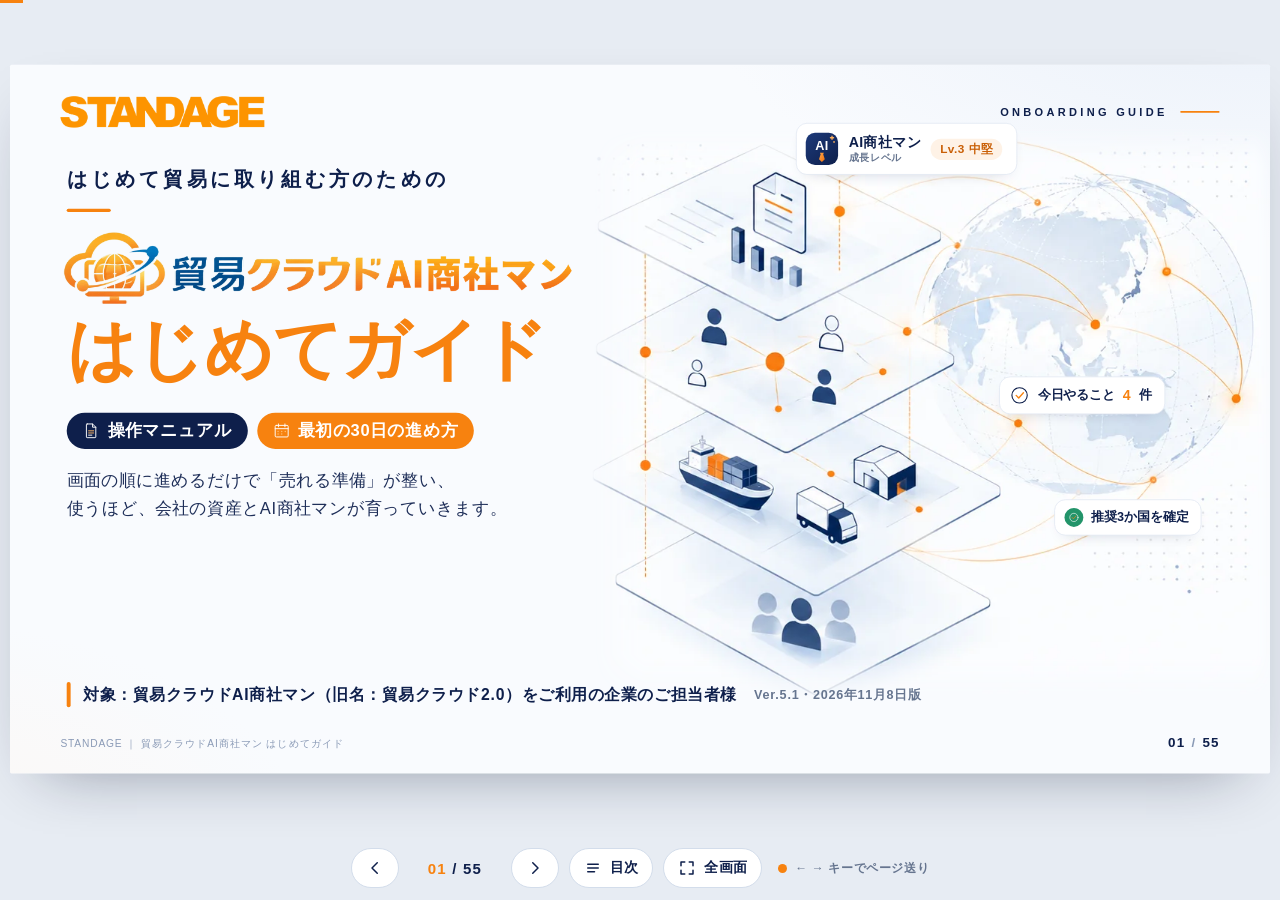
==== guide/index.html @ 44ef476b "デザイン刷新版（社内確認用）：21.85.1＋見た目の層 rd/（データは今の本番と共通） Co-Authored-By: Claude Opus 5.5 <noreply@anthropic.com" ====
<!doctype html><html lang="ja"><head><meta charset="utf-8"><meta name="viewport" content="width=device-width, initial-scale=1, viewport-fit=cover"><meta http-equiv="Content-Security-Policy" content="default-src 'none'; img-src 'self' data:; style-src 'unsafe-inline' https://fonts.googleapis.com; font-src https://fonts.gstatic.com; script-src 'unsafe-inline'; base-uri 'none'; form-action 'none'"><meta name="robots" content="noindex"><meta name="referrer" content="no-referrer"><style>:root {
  color-scheme: light;
}
body {
  margin: 0;
  font: 14px system-ui;
  background: #f7f7f5;
}
img {
  max-width: 100%;
}
[hidden] {
  display: none !important;
}
</style></head><body><title>貿易クラウドAI商社マン はじめてガイド</title>
<link rel="preconnect" href="https://fonts.googleapis.com">
<link rel="preconnect" href="https://fonts.gstatic.com" crossorigin>
<link rel="stylesheet" href="https://fonts.googleapis.com/css2?family=Montserrat:wght@500;600;700;800&family=Noto+Sans+JP:wght@400;500;700;800;900&display=swap">
<style>
:root {
  --bg:#F9FBFE;
  --paper:#FFFFFF;
  --ink:#0E1F4B;
  --ink2:#1F2F59;
  --text:#34425F;
  --muted:#66758F;
  --faint:#8A9AB6;
  --line:#E2E9F3;
  --line2:#D3DDEB;
  --pale:#EDF2F8;
  --pale2:#F4F7FB;
  --steel:#9DB0CC;
  --steel2:#C8D5E7;
  --or:#F7820F;
  --or2:#FFA44D;
  --ord:#C95F06;
  --orp:#FEF2E6;
  --orp2:#FCE3CB;
  --ok:#23946A;
  --okp:#E3F4EC;
  --shadow:0 18px 40px -24px rgba(14,31,75,.28), 0 2px 6px -2px rgba(14,31,75,.06);
  --shadow-s:0 8px 20px -14px rgba(14,31,75,.30);
  --jp:"Noto Sans JP","Hiragino Kaku Gothic ProN","Hiragino Sans","Yu Gothic UI","Meiryo","Malgun Gothic","Apple SD Gothic Neo",sans-serif;
  --en:"Montserrat","Noto Sans JP","Hiragino Sans","Meiryo",sans-serif;
  --stage:#E7ECF3;
  --stage2:#DCE3EE;
  --hud:#FFFFFF;
  --hud-ink:#0E1F4B;
  --hud-line:#D3DDEB;
  --hud-muted:#66758F;
  --fz-hero:92px;
  --fz-title:57px;
  --fz-lead:24px;
  --fz-h3:28px;
  --fz-body:20px;
  --fz-small:17px;
  --fz-cap:15px;
  --fz-big:64px;
  --gap-l:32px;
  --gap-m:20px;
  --gap-s:12px;
  --pad:28px;
  --r:18px;
}
@media (prefers-color-scheme: dark) {
  :root:not([data-theme=light]) {
    color-scheme: dark;
    --stage:#0B1222;
    --stage2:#111B31;
    --hud:#16213A;
    --hud-ink:#E8EEF8;
    --hud-line:#2A3858;
    --hud-muted:#9AA8C2;
  }
}
:root[data-theme=dark] {
  color-scheme: dark;
  --stage:#0B1222;
  --stage2:#111B31;
  --hud:#16213A;
  --hud-ink:#E8EEF8;
  --hud-line:#2A3858;
  --hud-muted:#9AA8C2;
}
html,
body {
  height: 100%;
}
body {
  margin: 0;
  background: var(--stage);
  color: var(--ink);
  font-family: var(--jp);
  -webkit-font-smoothing: antialiased;
  text-rendering: optimizeLegibility;
}
* {
  box-sizing: border-box;
}
button {
  font: inherit;
  color: inherit;
}
:focus-visible {
  outline: 3px solid var(--or);
  outline-offset: 3px;
  border-radius: 6px;
}
.app {
  position: relative;
  height: 100%;
  display: flex;
  flex-direction: column;
}
.stage {
  position: relative;
  flex: 1;
  min-height: 0;
  overflow: hidden;
}
.deck {
  position: absolute;
  left: 50%;
  top: 50%;
  width: 1600px;
  height: 900px;
  transform: translate(-50%, -50%) scale(var(--s,.5));
  transform-origin: 50% 50%;
}
.slide {
  position: absolute;
  inset: 0;
  background: var(--bg);
  color: var(--ink);
  overflow: hidden;
  visibility: hidden;
  opacity: 0;
  transition: opacity .45s ease, visibility 0s linear .45s;
  display: flex;
  flex-direction: column;
  gap: var(--gap-l);
  padding: 108px 64px 78px;
  border-radius: 2px;
  box-shadow: 0 30px 80px -40px rgba(8, 18, 44, .45);
}
.slide.on {
  visibility: visible;
  opacity: 1;
  transition: opacity .45s ease, visibility 0s;
}
.slide::before {
  content: "";
  position: absolute;
  inset: 0;
  pointer-events: none;
  background:
    radial-gradient(
      1200px 520px at 100% -10%,
      rgba(222, 232, 246, .55),
      transparent 60%),
    radial-gradient(
      900px 480px at -10% 110%,
      rgba(254, 242, 230, .45),
      transparent 60%);
}
.slide > * {
  position: relative;
}
.slide {
  word-break: auto-phrase;
  line-break: strict;
}
.hud {
  flex: none;
  display: flex;
  align-items: center;
  justify-content: center;
  gap: 10px;
  padding: 10px 16px calc(12px + env(safe-area-inset-bottom, 0px));
  color: var(--hud-ink);
}
.hud button {
  display: inline-flex;
  align-items: center;
  justify-content: center;
  gap: 8px;
  height: 40px;
  min-width: 40px;
  padding: 0 14px;
  border-radius: 999px;
  border: 1px solid var(--hud-line);
  background: var(--hud);
  color: var(--hud-ink);
  cursor: pointer;
  font-size: 14px;
  font-weight: 600;
  letter-spacing: .02em;
}
.hud button:hover {
  border-color: var(--or);
}
.hud button svg {
  width: 18px;
  height: 18px;
}
.hud .count {
  min-width: 92px;
  text-align: center;
  font: 600 15px var(--en);
  letter-spacing: .08em;
  color: var(--hud-ink);
}
.hud .count b {
  color: var(--or);
}
.hud .hint {
  font-size: 12px;
  color: var(--hud-muted);
  margin-left: 6px;
}
.hud .back {
  background: var(--or);
  border-color: var(--or);
  color: #fff;
  font-weight: 800;
  padding: 0 18px 0 14px;
  box-shadow: 0 10px 22px -12px rgba(247, 130, 15, .85);
}
.hud .back:hover {
  background: var(--ord);
  border-color: var(--ord);
}
.hud .back svg {
  width: 19px;
  height: 19px;
}
.backfab {
  display: none;
}
.m-scroll .backfab:not([hidden]) {
  display: inline-flex;
  align-items: center;
  gap: 8px;
  position: fixed;
  left: 50%;
  transform: translateX(-50%);
  bottom: calc(16px + env(safe-area-inset-bottom, 0px));
  z-index: 6;
  height: 44px;
  padding: 0 18px 0 14px;
  border-radius: 999px;
  border: 0;
  background: var(--or);
  color: #fff;
  font-size: 14px;
  font-weight: 800;
  letter-spacing: .02em;
  white-space: nowrap;
  cursor: pointer;
  box-shadow: 0 14px 30px -12px rgba(201, 95, 6, .8);
}
.m-scroll .backfab svg {
  width: 19px;
  height: 19px;
  flex: none;
}
.m-print .backfab,
.m-print .hud .back {
  display: none !important;
}
@media print {
  .backfab,
  .hud .back {
    display: none !important;
  }
}
.progress {
  position: absolute;
  left: 0;
  top: 0;
  height: 3px;
  background: var(--or);
  width: 0;
  transition: width .35s ease;
  z-index: 3;
}
.toc {
  position: absolute;
  inset: 0;
  z-index: 5;
  background: rgba(10, 20, 44, .55);
  display: flex;
  align-items: center;
  justify-content: center;
  padding: 24px;
}
.toc-in {
  width: min(1040px, 100%);
  max-height: 100%;
  overflow: auto;
  background: var(--hud);
  color: var(--hud-ink);
  border-radius: 20px;
  padding: 26px 28px;
  box-shadow: 0 30px 80px -30px rgba(0, 0, 0, .5);
}
.toc h2 {
  margin: 0 0 14px;
  font-size: 18px;
  letter-spacing: .06em;
}
.toc ol {
  list-style: none;
  margin: 0;
  padding: 0;
  display: grid;
  grid-template-columns: repeat(3, minmax(0, 1fr));
  gap: 8px;
}
.toc li button {
  width: 100%;
  text-align: left;
  display: flex;
  gap: 12px;
  align-items: baseline;
  padding: 10px 12px;
  border-radius: 12px;
  border: 1px solid var(--hud-line);
  background: transparent;
  cursor: pointer;
  font-size: 14px;
  line-height: 1.45;
  color: var(--hud-ink);
}
.toc li button:hover,
.toc li button[aria-current=true] {
  border-color: var(--or);
  background: rgba(247, 130, 15, .08);
}
.toc li b {
  font: 700 13px var(--en);
  color: var(--or);
  min-width: 24px;
}
.toc .sec {
  grid-column: 1/-1;
  font: 700 12px var(--en);
  letter-spacing: .2em;
  color: var(--hud-muted);
  margin-top: 8px;
}
.s-logo {
  position: absolute !important;
  left: 64px;
  top: 40px;
  height: 40px;
  width: auto;
}
.s-eye {
  position: absolute !important;
  right: 64px;
  top: 53px;
  display: flex;
  align-items: center;
  gap: 16px;
  font: 600 14px/1 var(--en);
  letter-spacing: .3em;
  color: var(--ink);
  text-transform: uppercase;
}
.s-eye::after {
  content: "";
  width: 50px;
  height: 2px;
  background: var(--or);
  border-radius: 2px;
}
.s-foot {
  position: absolute !important;
  left: 64px;
  right: 64px;
  bottom: 28px;
  display: flex;
  justify-content: space-between;
  align-items: center;
  font: 500 13px var(--jp);
  letter-spacing: .08em;
  color: var(--faint);
}
.s-foot .pg {
  font: 600 17px var(--en);
  letter-spacing: .08em;
  color: var(--ink);
}
.s-foot .pg i {
  font-style: normal;
  color: var(--faint);
  margin: 0 8px;
}
.s-head {
  flex: none;
}
.s-title {
  margin: 0;
  font-weight: 900;
  font-size: var(--fz-title);
  line-height: 1.2;
  letter-spacing: -.005em;
  color: var(--ink);
  font-feature-settings: "palt" 1;
  text-wrap: balance;
  word-break: auto-phrase;
}
.s-title em,
.hl {
  font-style: normal;
  color: var(--or);
}
.s-bar {
  width: 56px;
  height: 4px;
  border-radius: 2px;
  background: var(--or);
  margin-top: 18px;
}
.s-lead {
  margin: 14px 0 0;
  font-size: var(--fz-lead);
  font-weight: 500;
  line-height: 1.55;
  letter-spacing: .04em;
  color: var(--ink2);
  text-wrap: pretty;
  word-break: auto-phrase;
}
.s-body {
  flex: 1;
  min-height: 0;
  position: relative;
}
.demo-note {
  font-size: var(--fz-cap);
  color: var(--muted);
  letter-spacing: .03em;
}
.card {
  background: var(--paper);
  border: 1px solid var(--line);
  border-radius: var(--r);
  box-shadow: var(--shadow);
}
.panel-b {
  background: var(--pale);
  border-radius: var(--r);
}
.panel-o {
  background: var(--orp);
  border-radius: var(--r);
}
.ic {
  flex: none;
  display: inline-grid;
  place-items: center;
  width: 84px;
  height: 84px;
  border-radius: 50%;
  background: var(--pale);
  color: var(--ink);
}
.ic svg {
  width: 44px;
  height: 44px;
}
.ic.o {
  background: var(--orp);
  color: var(--ord);
}
.ic.sm {
  width: 60px;
  height: 60px;
}
.ic.sm svg {
  width: 32px;
  height: 32px;
}
.ic.xs {
  width: 44px;
  height: 44px;
}
.ic.xs svg {
  width: 24px;
  height: 24px;
}
.num {
  font: 800 38px/1 var(--en);
  color: var(--or);
  letter-spacing: .01em;
}
.num-u {
  display: inline-block;
  position: relative;
  padding-bottom: 10px;
}
.num-u::after {
  content: "";
  position: absolute;
  left: 0;
  bottom: 0;
  width: 44px;
  height: 3px;
  border-radius: 2px;
  background: var(--or);
}
.pill {
  display: inline-flex;
  align-items: center;
  gap: 8px;
  padding: 7px 20px;
  border-radius: 999px;
  background: var(--or);
  color: #fff;
  font-weight: 700;
  font-size: var(--fz-small);
  letter-spacing: .06em;
  font-feature-settings: "palt" 1;
  white-space: nowrap;
}
.pill.n {
  background: var(--ink);
}
.pill.l {
  background: var(--pale);
  color: var(--ink);
}
.pill.lo {
  background: var(--orp);
  color: var(--ord);
}
.tag {
  display: inline-flex;
  align-items: center;
  gap: 6px;
  padding: 4px 12px;
  border-radius: 999px;
  font-size: var(--fz-cap);
  font-weight: 700;
  letter-spacing: .04em;
  background: var(--pale);
  color: var(--ink2);
  white-space: nowrap;
}
.tag.o {
  background: var(--orp);
  color: var(--ord);
}
.tag.g {
  background: var(--okp);
  color: var(--ok);
}
.callout {
  display: flex;
  align-items: center;
  gap: 20px;
  padding: 18px 28px;
  border-radius: 14px;
  background: var(--orp);
  font-weight: 800;
  font-size: 25px;
  letter-spacing: .03em;
  color: var(--ink);
  font-feature-settings: "palt" 1;
}
.callout::before {
  content: "";
  flex: none;
  width: 5px;
  align-self: stretch;
  min-height: 34px;
  border-radius: 3px;
  background: var(--or);
}
.callout.b {
  background: var(--pale);
}
.callout .ic {
  width: 52px;
  height: 52px;
  background: transparent;
}
.h3 {
  margin: 0;
  font-size: var(--fz-h3);
  font-weight: 800;
  line-height: 1.3;
  letter-spacing: .02em;
  color: var(--ink);
  font-feature-settings: "palt" 1;
}
.p {
  margin: 0;
  font-size: var(--fz-body);
  line-height: 1.6;
  color: var(--text);
  font-weight: 500;
}
.small {
  font-size: var(--fz-small);
  line-height: 1.55;
  color: var(--text);
}
.cap {
  font-size: var(--fz-cap);
  line-height: 1.5;
  color: var(--muted);
}
.en {
  font-family: var(--en);
}
.b {
  font-weight: 800;
}
.row {
  display: flex;
  gap: var(--gap-m);
}
.col {
  display: flex;
  flex-direction: column;
  gap: var(--gap-m);
}
.grow {
  flex: 1;
  min-width: 0;
}
.btn {
  display: inline-flex;
  align-items: center;
  gap: 10px;
  height: 46px;
  padding: 0 22px;
  border-radius: 999px;
  border: 1.5px solid var(--or);
  background: var(--or);
  color: #fff;
  font-weight: 700;
  font-size: 17px;
  letter-spacing: .04em;
  cursor: pointer;
  white-space: nowrap;
  transition:
    transform .15s ease,
    box-shadow .15s ease,
    background .15s;
}
.btn:hover {
  transform: translateY(-1px);
  box-shadow: 0 10px 20px -12px rgba(247, 130, 15, .8);
}
.btn.ghost {
  background: #fff;
  color: var(--ord);
}
.btn.navy {
  background: var(--ink);
  border-color: var(--ink);
}
.btn svg {
  width: 18px;
  height: 18px;
}
.seg {
  display: inline-flex;
  padding: 4px;
  border-radius: 999px;
  background: var(--pale);
  gap: 4px;
}
.seg button {
  height: 40px;
  padding: 0 20px;
  border: 0;
  border-radius: 999px;
  background: transparent;
  font-weight: 700;
  font-size: 16px;
  color: var(--muted);
  cursor: pointer;
  letter-spacing: .03em;
  white-space: nowrap;
}
.seg button[aria-pressed=true] {
  background: #fff;
  color: var(--ink);
  box-shadow: 0 4px 12px -6px rgba(14, 31, 75, .35);
}
.seg button[aria-pressed=true].o {
  background: var(--or);
  color: #fff;
}
.bar {
  height: 8px;
  border-radius: 99px;
  background: var(--pale);
  overflow: hidden;
}
.bar > i {
  display: block;
  height: 100%;
  border-radius: 99px;
  background: var(--ink);
  width: var(--w,50%);
  transition: width .8s cubic-bezier(.2, .7, .2, 1);
}
.bar.o > i {
  background: var(--or);
}
.dotline {
  border-top: 2px dashed var(--steel2);
}
.ai-emb {
  width: 64px;
  height: 64px;
  flex: none;
}
.cols {
  display: grid;
  grid-template-columns: var(--cols,1fr 1fr);
  gap: var(--gap-l);
  height: 100%;
  min-height: 0;
}
.cols > * {
  min-width: 0;
  min-height: 0;
}
.hint {
  display: inline-flex;
  align-items: center;
  gap: 8px;
  font-size: 14px;
  font-weight: 700;
  color: var(--ord);
  letter-spacing: .05em;
  white-space: nowrap;
}
.hint::before {
  content: "";
  width: 9px;
  height: 9px;
  border-radius: 50%;
  background: var(--or);
  animation: pulse 2.2s infinite;
}
.caret {
  display: inline-block;
  width: 2px;
  height: 1.1em;
  margin-left: 2px;
  vertical-align: -.15em;
  background: var(--or);
  animation: blink 1s steps(1) infinite;
}
.m-scroll .cols {
  grid-template-columns: 1fr;
  height: auto;
}
.m-scroll .hint {
  font-size: 11px;
}
.win {
  background: #fff;
  border: 1px solid var(--line2);
  border-radius: 16px;
  box-shadow: var(--shadow);
  overflow: hidden;
  display: flex;
  flex-direction: column;
}
.win-bar {
  flex: none;
  display: flex;
  align-items: center;
  gap: 10px;
  height: 40px;
  padding: 0 16px;
  background: var(--pale2);
  border-bottom: 1px solid var(--line);
}
.win-bar .dots {
  display: flex;
  gap: 6px;
}
.win-bar .dots i {
  width: 10px;
  height: 10px;
  border-radius: 50%;
  background: #D5DDE9;
}
.win-bar .t {
  font-size: 14px;
  font-weight: 700;
  color: var(--ink2);
  letter-spacing: .03em;
  display: flex;
  align-items: center;
  gap: 8px;
}
.win-bar .t b {
  color: var(--or);
}
.win-bar .r {
  margin-left: auto;
  display: flex;
  gap: 8px;
  align-items: center;
}
.win-body {
  flex: 1;
  min-height: 0;
  position: relative;
}
@keyframes rise {
  from {
    opacity: 0;
    transform: translateY(16px);
  }
  to {
    opacity: 1;
    transform: none;
  }
}
@keyframes pop {
  from {
    opacity: 0;
    transform: scale(.94);
  }
  to {
    opacity: 1;
    transform: none;
  }
}
@keyframes floaty {
  0%, 100% {
    transform: translateY(0);
  }
  50% {
    transform: translateY(-7px);
  }
}
@keyframes pulse {
  0% {
    box-shadow: 0 0 0 0 rgba(247, 130, 15, .45);
  }
  70% {
    box-shadow: 0 0 0 14px rgba(247, 130, 15, 0);
  }
  100% {
    box-shadow: 0 0 0 0 rgba(247, 130, 15, 0);
  }
}
@keyframes blink {
  50% {
    opacity: 0;
  }
}
.slide.on .a-rise {
  animation: rise .7s cubic-bezier(.2, .7, .2, 1) both;
  animation-delay: calc(var(--d,0) * 90ms + 120ms);
}
.slide.on .a-pop {
  animation: pop .6s cubic-bezier(.2, .7, .2, 1) both;
  animation-delay: calc(var(--d,0) * 90ms + 120ms);
}
.floaty {
  animation: floaty 5s ease-in-out infinite;
}
@media (prefers-reduced-motion: reduce) {
  .slide,
  .slide.on {
    transition: none;
  }
  .slide.on .a-rise,
  .slide.on .a-pop,
  .floaty {
    animation: none !important;
  }
  .bar > i {
    transition: none;
  }
}
@page {
  size: 1600px 900px;
  margin: 0;
}
.m-print {
  height: auto;
}
.m-print .stage {
  overflow: visible;
}
.m-print .deck {
  position: static;
  transform: none;
  width: 1600px;
  height: auto;
}
.m-print .slide {
  position: relative;
  inset: auto;
  width: 1600px;
  height: 900px;
  visibility: visible;
  opacity: 1;
  transition: none;
  box-shadow: none;
  border-radius: 0;
  break-after: page;
  page-break-after: always;
}
.m-print .hud,
.m-print .progress,
.m-print .toc {
  display: none !important;
}
.m-print .a-rise,
.m-print .a-pop,
.m-print .floaty,
.m-print .hint::before {
  animation: none !important;
}
@media print {
  body {
    background: #fff;
  }
  .hud,
  .progress {
    display: none !important;
  }
}
.m-scroll {
  height: auto;
  min-height: 100%;
}
.m-scroll .stage {
  overflow: visible;
}
.m-scroll .deck {
  position: static;
  transform: none;
  width: auto;
  height: auto;
  display: flex;
  flex-direction: column;
  gap: 18px;
  padding: 16px 16px 28px;
}
.m-scroll .slide {
  position: relative;
  inset: auto;
  visibility: visible;
  opacity: 1;
  transition: none;
  padding: 64px 18px 54px;
  gap: 18px;
  border-radius: 18px;
  box-shadow: 0 10px 30px -18px rgba(8, 18, 44, .45);
  overflow: hidden;
}
.m-scroll .hud,
.m-scroll .progress {
  display: none;
}
.m-scroll {
  --fz-hero:40px;
  --fz-title:25px;
  --fz-lead:15px;
  --fz-h3:17px;
  --fz-body:14.5px;
  --fz-small:13px;
  --fz-cap:12px;
  --fz-big:34px;
  --gap-l:16px;
  --gap-m:12px;
  --gap-s:8px;
  --pad:16px;
  --r:14px;
}
.m-scroll .s-logo {
  left: 18px;
  top: 22px;
  height: 18px;
}
.m-scroll .s-eye {
  right: 18px;
  top: 26px;
  font-size: 9.5px;
  letter-spacing: .2em;
  gap: 8px;
}
.m-scroll .s-eye::after {
  width: 22px;
}
.m-scroll .s-foot {
  left: 18px;
  right: 18px;
  bottom: 16px;
  font-size: 10px;
}
.m-scroll .s-foot .pg {
  font-size: 12px;
}
.m-scroll .s-bar {
  margin-top: 10px;
  width: 40px;
  height: 3px;
}
.m-scroll .s-lead {
  margin-top: 8px;
}
.m-scroll .ic {
  width: 52px;
  height: 52px;
}
.m-scroll .ic svg {
  width: 28px;
  height: 28px;
}
.m-scroll .ic.sm {
  width: 42px;
  height: 42px;
}
.m-scroll .ic.sm svg {
  width: 22px;
  height: 22px;
}
.m-scroll .num {
  font-size: 24px;
}
.m-scroll .callout {
  font-size: 15px;
  padding: 12px 14px;
  gap: 12px;
}
.m-scroll .pill {
  padding: 5px 12px;
}
.m-scroll .btn {
  height: 38px;
  font-size: 14px;
  padding: 0 16px;
}
.m-scroll .seg button {
  height: 34px;
  padding: 0 12px;
  font-size: 13px;
}
.m-scroll .row {
  flex-direction: column;
}
.m-scroll .s-body {
  flex: none;
}
.m-scroll .fit {
  width: 100% !important;
}
.m-scroll .hide-s {
  display: none !important;
}
.m-scroll .slide.on .a-rise,
.m-scroll .slide.on .a-pop {
  animation: none;
}
.m-embed #fsBtn,
.m-embed .hud .hint {
  display: none;
}
.m-embed .hud {
  gap: 8px;
  padding: 6px 12px calc(8px + env(safe-area-inset-bottom, 0px));
}
.m-embed .hud button {
  height: 34px;
  min-width: 34px;
  padding: 0 12px;
}
.m-embed .hud button svg {
  width: 16px;
  height: 16px;
}
.m-embed .hud .count {
  min-width: 84px;
  font-size: 14px;
}
.m-web:not(.m-scroll):not(.m-print) .slide:not(.on) {
  content-visibility: hidden;
}
.m-web.m-scroll .slide {
  content-visibility: auto;
  contain-intrinsic-size: auto 1100px;
}
.m-web .tv-view.ld .tv-pin,
.m-web .tv-view.ld .tv-ring,
.m-web .tv-view.ld .tv-cur {
  visibility: hidden;
}
@property --iz { syntax:"<number>";inherits:true;initial-value:1 }
.s-foot .src {
  max-width: 900px;
  white-space: nowrap;
  overflow: hidden;
  text-overflow: ellipsis;
}
.tour {
  position: absolute;
  inset: 0;
  display: flex;
  flex-direction: column;
  background: #fff;
  border: 1px solid var(--line2);
  border-radius: 18px;
  box-shadow: var(--shadow);
  overflow: hidden;
}
.tv-bar {
  flex: none;
  height: 46px;
  display: flex;
  align-items: center;
  gap: 12px;
  padding: 0 10px 0 18px;
  background: var(--pale2);
  border-bottom: 1px solid var(--line);
}
.tv-dots {
  display: flex;
  gap: 6px;
  flex: none;
}
.tv-dots i {
  width: 10px;
  height: 10px;
  border-radius: 50%;
  background: #D5DDE9;
}
.tv-path {
  min-width: 0;
  flex: 1;
  font-size: 14px;
  font-weight: 700;
  color: var(--muted);
  letter-spacing: .02em;
  white-space: nowrap;
  overflow: hidden;
  text-overflow: ellipsis;
}
.tv-path b {
  color: var(--ink);
}
.tv-scn {
  flex: none;
  font: 700 12px var(--jp);
  letter-spacing: .06em;
  color: var(--ord);
  background: var(--orp);
  border-radius: 999px;
  padding: 4px 10px;
}
.tv-ctl {
  flex: none;
  display: flex;
  align-items: center;
  gap: 6px;
}
.tv-ctl button {
  display: inline-grid;
  place-items: center;
  height: 32px;
  min-width: 32px;
  padding: 0 10px;
  border-radius: 999px;
  border: 1px solid var(--line2);
  background: #fff;
  color: var(--ink2);
  font-weight: 800;
  font-size: 13px;
  cursor: pointer;
  letter-spacing: .02em;
}
.tv-ctl button:hover {
  border-color: var(--or);
  color: var(--ord);
}
.tv-ctl button svg {
  width: 14px;
  height: 14px;
}
.tv-ctl .tv-count {
  font: 700 12px var(--jp);
  color: var(--muted);
  min-width: 84px;
  text-align: center;
  letter-spacing: .04em;
}
.tv-ctl [data-a=play] .i-pause {
  display: none;
}
.tour.playing .tv-ctl [data-a=play] .i-play {
  display: none;
}
.tour.playing .tv-ctl [data-a=play] .i-pause {
  display: block;
}
.tour.playing .tv-ctl [data-a=play] {
  background: var(--or);
  border-color: var(--or);
  color: #fff;
}
.tv-view {
  position: relative;
  flex: 1;
  min-height: 0;
  overflow: hidden;
  background: #EEF2F7;
  background-image:
    linear-gradient(rgba(14, 31, 75, .035) 1px, transparent 1px),
    linear-gradient(
      90deg,
      rgba(14, 31, 75, .035) 1px,
      transparent 1px);
  background-size: 24px 24px;
  touch-action: pan-y;
}
.tv-layer {
  position: absolute;
  left: 0;
  top: 0;
  transform-origin: 0 0;
  transition:
    transform .95s cubic-bezier(.25, .75, .2, 1),
    --iz .95s cubic-bezier(.25, .75, .2, 1),
    opacity .45s ease;
  will-change: transform;
}
.tv-layer.off {
  opacity: 0;
  pointer-events: none;
}
.tv-layer img {
  display: block;
  width: 100%;
  height: 100%;
  border-radius: 4px;
  box-shadow: 0 12px 34px -20px rgba(14, 31, 75, .55), 0 0 0 1px rgba(14, 31, 75, .06);
  user-select: none;
  -webkit-user-drag: none;
}
.tv-ring {
  position: absolute;
  border: calc(3px * var(--iz,1)) solid var(--or);
  border-radius: calc(10px * var(--iz,1));
  box-shadow: 0 0 0 calc(6px * var(--iz,1)) rgba(247, 130, 15, .22), 0 0 0 99999px rgba(14, 31, 75, .22);
  opacity: 0;
  transition: opacity .45s ease;
  pointer-events: none;
}
.tv-ring.on {
  opacity: 1;
}
.tv-pin {
  position: absolute;
  display: grid;
  place-items: center;
  width: calc(30px * var(--iz,1));
  height: calc(30px * var(--iz,1));
  margin: calc(-14px * var(--iz,1)) 0 0 calc(-14px * var(--iz,1));
  padding: 0;
  border-radius: 50%;
  border: calc(2.5px * var(--iz,1)) solid #fff;
  background: var(--ink);
  color: #fff;
  font: 800 calc(15px * var(--iz,1))/1 var(--en);
  box-shadow: 0 calc(4px * var(--iz,1)) calc(10px * var(--iz,1)) rgba(14, 31, 75, .4);
  cursor: pointer;
  transition: background .3s, opacity .3s;
  z-index: 2;
}
.tv-pin.on {
  background: var(--or);
  animation: pinpulse 1.8s infinite;
}
.tour.focus .tv-pin:not(.on) {
  opacity: .28;
}
@keyframes pinpulse {
  0% {
    box-shadow: 0 0 0 0 rgba(247, 130, 15, .6);
  }
  70% {
    box-shadow: 0 0 0 calc(14px * var(--iz,1)) rgba(247, 130, 15, 0);
  }
  100% {
    box-shadow: 0 0 0 0 rgba(247, 130, 15, 0);
  }
}
.tv-cur {
  position: absolute;
  left: 0;
  top: 0;
  width: 28px;
  height: 28px;
  z-index: 4;
  pointer-events: none;
  opacity: 0;
  transform: translate(50%, 120%);
  transition: transform .85s cubic-bezier(.3, .7, .2, 1), opacity .35s;
}
.tv-cur.show {
  opacity: 1;
}
.tv-cur svg {
  width: 28px;
  height: 28px;
  fill: #0E1F4B;
  stroke: #fff;
  stroke-width: 1.6;
  filter: drop-shadow(0 3px 5px rgba(0, 0, 0, .35));
}
.tv-cur i {
  position: absolute;
  left: -4px;
  top: -4px;
  width: 18px;
  height: 18px;
  border-radius: 50%;
  border: 3px solid var(--or);
  opacity: 0;
}
.tv-cur.click i {
  animation: ripple .7s ease-out;
}
@keyframes ripple {
  0% {
    opacity: .95;
    transform: scale(.3);
  }
  100% {
    opacity: 0;
    transform: scale(2.6);
  }
}
.tv-pip {
  position: absolute;
  width: 44%;
  height: 47%;
  background: #EEF2F7;
  border: 2px solid #fff;
  border-radius: 14px;
  box-shadow: 0 18px 40px -16px rgba(14, 31, 75, .55);
  overflow: hidden;
  z-index: 3;
}
.tv-pip.pip-br {
  right: 14px;
  bottom: 14px;
}
.tv-pip.pip-tr {
  right: 14px;
  top: 14px;
}
.tv-pip.pip-bl {
  left: 14px;
  bottom: 14px;
}
.tv-pip.pip-tl {
  left: 14px;
  top: 14px;
}
.tv-pip.pip-rt {
  right: 14px;
  top: 14px;
  height: 58%;
  width: 40%;
}
.tv-pip.pip-rb {
  right: 14px;
  bottom: 14px;
  height: 58%;
  width: 40%;
}
.tv-pip .tv-layer {
  transition: none;
}
.tv-cell {
  position: absolute;
  overflow: hidden;
  border-radius: 12px;
  background: #fff;
  box-shadow: 0 0 0 1px rgba(14, 31, 75, .14);
}
.tv-cell .tv-layer {
  transition: none;
}
.plink {
  display: inline;
  border: 0;
  background: none;
  padding: 0 2px;
  font: 800 0.92em var(--en);
  color: var(--or);
  cursor: pointer;
  white-space: nowrap;
  text-decoration: underline;
  text-underline-offset: 3px;
}
.tv-pip-tag {
  position: absolute;
  left: 10px;
  top: 10px;
  z-index: 5;
  font: 800 12px var(--jp);
  letter-spacing: .06em;
  color: #fff;
  background: var(--ink);
  border-radius: 999px;
  padding: 4px 11px;
}
.slide.op {
  padding: 0;
  display: block;
}
.op-shot {
  position: absolute;
  left: 44px;
  top: 38px;
  width: 1000px;
  height: 800px;
}
.op-side {
  position: absolute;
  left: 1070px;
  top: 38px;
  width: 488px;
  bottom: 60px;
  display: flex;
  flex-direction: column;
  gap: 11px;
}
.op-eye {
  display: flex;
  align-items: center;
  gap: 10px;
  font: 800 14px var(--jp);
  letter-spacing: .14em;
  color: var(--ord);
}
.op-eye.plain::before {
  content: "";
  width: 28px;
  height: 4px;
  border-radius: 2px;
  background: var(--or);
}
.op-eye b {
  display: inline-grid;
  place-items: center;
  min-width: 30px;
  height: 30px;
  padding: 0 6px;
  border-radius: 9px;
  background: var(--or);
  color: #fff;
  font: 800 16px var(--en);
  letter-spacing: 0;
}
.op-title {
  margin: 0;
  font-size: 33px;
  font-weight: 900;
  line-height: 1.28;
  letter-spacing: -.005em;
  color: var(--ink);
  font-feature-settings: "palt" 1;
  text-wrap: balance;
  word-break: auto-phrase;
}
.op-lead {
  margin: 0;
  font-size: 15.5px;
  line-height: 1.7;
  color: var(--text);
  font-weight: 500;
  text-wrap: pretty;
}
.op-steps {
  list-style: none;
  margin: 0;
  padding: 0;
  display: flex;
  flex-direction: column;
  gap: 2px;
  counter-reset: st;
}
.op-steps li {
  position: relative;
  display: block;
  padding: 6px 10px 6px 46px;
  border-radius: 12px;
  font-size: 15.5px;
  line-height: 1.55;
  color: var(--text);
  font-weight: 500;
  cursor: pointer;
  transition: background .25s, box-shadow .25s;
  counter-increment: st;
}
.op-steps li::before {
  content: counter(st);
  position: absolute;
  left: 10px;
  top: 6px;
  display: grid;
  place-items: center;
  width: 26px;
  height: 26px;
  border-radius: 50%;
  background: var(--ink);
  color: #fff;
  font: 800 13.5px/1 var(--en);
}
.op-steps li b {
  color: var(--ink);
  font-weight: 800;
}
.op-steps li:hover {
  background: var(--pale2);
}
.op-steps li.on {
  background: var(--orp);
  box-shadow: inset 3px 0 0 var(--or);
}
.op-steps li.on::before {
  background: var(--or);
}
.op-steps li:focus-visible {
  outline: 3px solid var(--or);
  outline-offset: 1px;
}
.op-steps li .sc {
  display: inline-block;
  margin-left: 4px;
  padding: 0 8px;
  border-radius: 999px;
  background: var(--pale);
  color: var(--muted);
  font-size: 11.5px;
  font-weight: 800;
  vertical-align: 1px;
  white-space: nowrap;
}
.op-foot {
  margin-top: auto;
  display: flex;
  flex-direction: column;
  gap: 9px;
}
.op-box {
  position: relative;
  border-radius: 14px;
  padding: 10px 16px 11px 56px;
}
.op-box .bi {
  position: absolute;
  left: 13px;
  top: 11px;
  width: 32px;
  height: 32px;
  border-radius: 10px;
  display: grid;
  place-items: center;
}
.op-box .bi svg {
  width: 21px;
  height: 21px;
}
.op-box h4 {
  margin: 0 0 2px;
  font-size: 12.5px;
  font-weight: 800;
  letter-spacing: .12em;
}
.op-box p {
  margin: 0;
  font-size: 14.5px;
  line-height: 1.6;
  color: var(--ink2);
  font-weight: 600;
}
.op-box .fmt {
  display: inline-flex;
  flex-wrap: wrap;
  gap: 5px;
  margin-left: 6px;
  vertical-align: 2px;
}
.op-box .fmt span {
  font-size: 11px;
  font-weight: 800;
  letter-spacing: .04em;
  padding: 1px 8px;
  border-radius: 999px;
  background: #fff;
  color: var(--ord);
  border: 1px solid var(--orp2);
}
.op-out {
  background: var(--orp);
}
.op-out h4 {
  color: var(--ord);
}
.op-out .bi {
  background: var(--or);
  color: #fff;
  --ac:#fff;
}
.op-why {
  background: var(--pale);
}
.op-why h4 {
  color: var(--ink);
}
.op-why .bi {
  background: var(--ink);
  color: #fff;
  --ac:#FFA44D;
}
.op-tip {
  background: #fff;
  border: 1px dashed var(--steel2);
}
.op-tip h4 {
  color: var(--muted);
}
.op-tip .bi {
  background: var(--pale);
  color: var(--ink);
}
.slide.op .s-foot {
  bottom: 18px;
  left: 44px;
  right: 44px;
}
.op-eye .op-cs {
  margin-left: 4px;
  padding: 2px 11px;
  border-radius: 999px;
  background: var(--or);
  color: #fff;
  font: 800 12.5px var(--en);
  letter-spacing: .06em;
}
.op-csband {
  margin: 0;
  padding: 9px 13px;
  border-radius: 12px;
  background: #FFF1DE;
  border: 1.5px dashed var(--or);
  font-size: 14px;
  line-height: 1.6;
  font-weight: 600;
  color: var(--text);
  text-wrap: pretty;
}
.op-csband b {
  color: var(--ord);
}
.op-csband b:first-child {
  display: inline-block;
  margin-right: 7px;
  padding: 0 9px;
  border-radius: 999px;
  background: var(--or);
  color: #fff;
  font-size: 12.5px;
  letter-spacing: .04em;
}
.m-scroll .op-csband {
  order: -1;
  font-size: 12.5px;
}
.m-scroll .slide.op {
  padding: 58px 14px 50px;
  display: flex;
  flex-direction: column;
  gap: 14px;
}
.m-scroll .op-shot {
  position: relative;
  left: auto;
  top: auto;
  width: 100%;
  height: auto;
  aspect-ratio: 1000/800;
  max-width: 100%;
}
.m-scroll .op-side {
  display: contents;
}
.m-scroll .op-eye {
  order: -3;
}
.m-scroll .op-title {
  order: -2;
  font-size: 22px;
}
.m-scroll .op-lead {
  order: -1;
  font-size: 13.5px;
}
.m-scroll .op-steps {
  order: 2;
}
.m-scroll .op-foot {
  order: 3;
}
.m-scroll .op-steps li {
  font-size: 13px;
  padding: 6px 8px 6px 38px;
}
.m-scroll .op-steps li::before {
  width: 22px;
  height: 22px;
  left: 8px;
  top: 6px;
  font-size: 11.5px;
}
.m-scroll .op-box {
  padding: 10px 12px 10px 50px;
}
.m-scroll .op-box p {
  font-size: 12.5px;
}
.m-scroll .op-box .bi {
  left: 10px;
  width: 28px;
  height: 28px;
}
.m-scroll .tv-bar {
  height: 40px;
  padding: 0 8px 0 12px;
  gap: 8px;
}
.m-scroll .tv-dots,
.m-scroll .tv-scn {
  display: none;
}
.m-scroll .tv-path {
  font-size: 11.5px;
}
.m-scroll .tv-ctl button {
  height: 28px;
  min-width: 28px;
  padding: 0 7px;
  font-size: 11px;
}
.m-scroll .tv-ctl .tv-count {
  display: none;
}
.m-scroll .tv-pin {
  width: calc(22px * var(--iz,1));
  height: calc(22px * var(--iz,1));
  margin: calc(-10px * var(--iz,1)) 0 0 calc(-10px * var(--iz,1));
  font-size: calc(11px * var(--iz,1));
}
.m-print .tv-ctl button {
  display: none;
}
.m-print .tv-cur {
  display: none;
}
.m-print .tv-layer {
  transition: none;
}
.m-print .op-steps li.on {
  background: transparent;
  box-shadow: none;
}
.m-print .tv-view {
  background: #EEF2F7;
}
.m-print .tv-view {
  contain: strict;
}
.m-print .tv-ring {
  display: none;
}
.m-print .tv-layer img {
  box-shadow: none;
  outline: 1px solid rgba(14, 31, 75, .10);
}
.m-print .tv-pip {
  box-shadow: 0 0 0 1px rgba(14, 31, 75, .14);
}
.m-print .tv-pin {
  box-shadow: none;
}
@media (prefers-reduced-motion: reduce) {
  .tv-layer,
  .tv-cur,
  .tv-ring {
    transition: none;
  }
  .tv-pin.on {
    animation: none;
  }
}
#s01 {
  padding: 0;
}
#s01 .cv-left {
  position: absolute;
  left: 72px;
  top: 128px;
  width: 760px;
  z-index: 2;
}
#s01 .cv-kick {
  font-size: 26px;
  font-weight: 700;
  letter-spacing: .14em;
  color: var(--ink);
  font-feature-settings: "palt" 1;
}
#s01 .cv-left .s-bar {
  margin-top: 20px;
}
#s01 .cv-h {
  margin: 24px 0 0;
  font-size: 86px;
  font-weight: 900;
  line-height: 1.16;
  letter-spacing: -.01em;
  color: var(--ink);
  font-feature-settings: "palt" 1;
}
#s01 .cv-h .hl {
  display: block;
}
#s01 .cv-h .cv-logo {
  display: block;
  width: 650px;
  max-width: 100%;
  height: auto;
  margin: 0 0 6px -6px;
}
#s01 .cv-chips {
  margin-top: 30px;
  display: flex;
  gap: 12px;
  flex-wrap: wrap;
}
#s01 .cv-chips span {
  display: inline-flex;
  align-items: center;
  gap: 10px;
  padding: 9px 20px;
  border-radius: 999px;
  font-size: 21px;
  font-weight: 800;
  letter-spacing: .04em;
  background: var(--ink);
  color: #fff;
}
#s01 .cv-chips span.o {
  background: var(--or);
}
#s01 .cv-chips svg {
  width: 22px;
  height: 22px;
  --ac:#FFB866;
}
#s01 .cv-sub {
  margin: 22px 0 0;
  font-size: 21px;
  font-weight: 500;
  color: var(--ink2);
  letter-spacing: .04em;
  line-height: 1.7;
}
#s01 .cv-tag {
  position: absolute;
  left: 72px;
  bottom: 84px;
  display: flex;
  align-items: center;
  gap: 16px;
  font-size: 20px;
  font-weight: 700;
  letter-spacing: .05em;
  color: var(--ink);
  z-index: 2;
}
#s01 .cv-tag::before {
  content: "";
  width: 5px;
  height: 32px;
  border-radius: 3px;
  background: var(--or);
}
#s01 .cv-tag small {
  font-size: 16px;
  color: var(--muted);
  font-weight: 700;
  margin-left: 6px;
}
#s01 .cv-art {
  position: absolute;
  right: -6px;
  top: 78px;
  width: 870px;
  height: 729px;
}
#s01 .cv-art img {
  display: block;
  width: 100%;
  height: 100%;
  object-fit: contain;
  mix-blend-mode: multiply;
  -webkit-mask-image:
    linear-gradient(
      90deg,
      transparent 0,
      #000 8%,
      #000 97%,
      transparent 100%),
    linear-gradient(
      180deg,
      transparent 0,
      #000 7%,
      #000 92%,
      transparent 100%);
  -webkit-mask-composite: source-in;
  mask-image:
    linear-gradient(
      90deg,
      transparent 0,
      #000 8%,
      #000 97%,
      transparent 100%),
    linear-gradient(
      180deg,
      transparent 0,
      #000 7%,
      #000 92%,
      transparent 100%);
  mask-composite: intersect;
}
#s01 .chip {
  position: absolute;
  display: flex;
  align-items: center;
  gap: 10px;
  padding: 10px 16px 10px 12px;
  background: #fff;
  border: 1px solid var(--line);
  border-radius: 14px;
  box-shadow: var(--shadow-s);
  font-size: 16px;
  font-weight: 700;
  color: var(--ink);
  white-space: nowrap;
  letter-spacing: .02em;
}
#s01 .chip svg.i {
  width: 26px;
  height: 26px;
  color: var(--ink);
}
#s01 .chip b {
  font: 800 18px var(--en);
  color: var(--or);
}
#s01 .chip.ai {
  padding: 10px 18px 10px 10px;
  gap: 12px;
  font-size: 18px;
}
#s01 .chip.ai .ai-emb {
  width: 44px;
  height: 44px;
}
#s01 .chip.ai small {
  display: block;
  font-size: 13px;
  color: var(--muted);
  font-weight: 600;
  letter-spacing: .04em;
}
#s01 .chip .ok {
  display: inline-grid;
  place-items: center;
  width: 24px;
  height: 24px;
  border-radius: 50%;
  background: var(--ok);
  color: #fff;
}
#s01 .chip .ok svg {
  width: 14px;
  height: 14px;
}
.m-scroll #s01 {
  padding: 64px 18px 54px;
}
.m-scroll #s01 .cv-left {
  position: relative;
  left: auto;
  top: auto;
  width: auto;
}
.m-scroll #s01 .cv-kick {
  font-size: 14px;
}
.m-scroll #s01 .cv-h {
  margin-top: 14px;
  font-size: 38px;
}
.m-scroll #s01 .cv-h .cv-logo {
  width: 300px;
  margin: 0 0 4px -3px;
}
.m-scroll #s01 .cv-chips {
  margin-top: 16px;
  gap: 8px;
}
.m-scroll #s01 .cv-chips span {
  font-size: 13px;
  padding: 6px 12px;
}
.m-scroll #s01 .cv-sub {
  font-size: 14px;
}
.m-scroll #s01 .cv-sub br {
  display: none;
}
.m-scroll #s01 .cv-tag {
  position: relative;
  left: auto;
  bottom: auto;
  font-size: 13px;
  margin-top: 6px;
  gap: 10px;
  flex-wrap: wrap;
}
.m-scroll #s01 .cv-tag::before {
  height: 22px;
}
.m-scroll #s01 .cv-art {
  position: relative;
  right: auto;
  top: auto;
  width: 100%;
  height: auto;
  aspect-ratio: 914/766;
  margin-top: 6px;
}
.m-scroll #s01 .chip {
  display: none;
}
#s02 .b02 {
  display: grid;
  grid-template-columns: 600px 1fr;
  gap: 34px;
  height: 100%;
}
#s02 .paths {
  display: flex;
  flex-direction: column;
  gap: 14px;
}
#s02 .pth {
  display: grid;
  grid-template-columns: 64px 1fr auto;
  gap: 18px;
  align-items: center;
  padding: 18px 20px;
  text-align: left;
  cursor: pointer;
  font: inherit;
  color: inherit;
  transition: border-color .2s, transform .2s;
}
#s02 .pth:hover {
  border-color: var(--or);
  transform: translateY(-2px);
}
#s02 .pth .ic {
  width: 64px;
  height: 64px;
}
#s02 .pth .ic svg {
  width: 34px;
  height: 34px;
}
#s02 .pth h3 {
  margin: 0;
  font-size: 23px;
  font-weight: 900;
  color: var(--ink);
}
#s02 .pth p {
  margin: 4px 0 0;
  font-size: 15.5px;
  line-height: 1.6;
  color: var(--text);
  font-weight: 600;
}
#s02 .pth .go {
  display: flex;
  flex-direction: column;
  align-items: flex-end;
  gap: 4px;
  font-size: 13px;
  font-weight: 800;
  color: var(--muted);
  white-space: nowrap;
}
#s02 .pth .go b {
  font: 800 20px var(--en);
  color: var(--or);
}
#s02 .keys {
  display: flex;
  flex-wrap: wrap;
  gap: 10px 16px;
  margin-top: 4px;
  font-size: 14.5px;
  font-weight: 700;
  color: var(--ink2);
}
#s02 .keys span {
  display: inline-flex;
  align-items: center;
  gap: 8px;
}
#s02 .keys kbd {
  display: inline-grid;
  place-items: center;
  min-width: 30px;
  height: 28px;
  padding: 0 8px;
  border-radius: 7px;
  border: 1px solid var(--line2);
  border-bottom-width: 3px;
  background: #fff;
  font: 800 13px var(--en);
  color: var(--ink);
}
#s02 .anat {
  position: relative;
  padding: 22px 24px 20px;
}
#s02 .anat h3 {
  margin: 0 0 14px;
  font-size: 20px;
  font-weight: 900;
  color: var(--ink);
  display: flex;
  align-items: center;
  gap: 10px;
}
#s02 .anat h3 .tag {
  font-size: 13px;
}
#s02 .mock {
  position: relative;
  height: 380px;
  display: grid;
  grid-template-columns: 1.9fr 1fr;
  gap: 16px;
}
#s02 .mk-shot {
  position: relative;
  border-radius: 12px;
  border: 1px solid var(--line2);
  background: #EEF2F7;
  overflow: hidden;
}
#s02 .mk-bar {
  height: 24px;
  background: var(--pale2);
  border-bottom: 1px solid var(--line);
  display: flex;
  align-items: center;
  gap: 5px;
  padding: 0 10px;
}
#s02 .mk-bar i {
  width: 7px;
  height: 7px;
  border-radius: 50%;
  background: #D5DDE9;
}
#s02 .mk-bar span {
  margin-left: 8px;
  font-size: 10px;
  font-weight: 800;
  color: var(--muted);
}
#s02 .mk-img {
  position: absolute;
  left: 14px;
  right: 14px;
  top: 36px;
  bottom: 14px;
  border-radius: 6px;
  background: #fff;
  box-shadow: 0 8px 20px -14px rgba(14, 31, 75, .5);
  overflow: hidden;
}
#s02 .mk-img i {
  position: absolute;
  display: block;
  border-radius: 4px;
  background: var(--pale);
}
#s02 .mk-pin {
  position: absolute;
  width: 22px;
  height: 22px;
  border-radius: 50%;
  background: var(--ink);
  color: #fff;
  border: 2px solid #fff;
  font: 800 11px/18px var(--en);
  text-align: center;
  box-shadow: 0 3px 6px rgba(14, 31, 75, .35);
}
#s02 .mk-pin.o {
  background: var(--or);
}
#s02 .mk-ring {
  position: absolute;
  border: 2.5px solid var(--or);
  border-radius: 8px;
  box-shadow: 0 0 0 999px rgba(14, 31, 75, .18);
}
#s02 .mk-side {
  display: flex;
  flex-direction: column;
  gap: 8px;
}
#s02 .mk-side i {
  display: block;
  border-radius: 6px;
  background: var(--pale);
}
#s02 .mk-side .st {
  display: flex;
  gap: 6px;
  align-items: center;
}
#s02 .mk-side .st b {
  flex: none;
  width: 16px;
  height: 16px;
  border-radius: 50%;
  background: var(--ink);
}
#s02 .mk-side .st.on {
  background: var(--orp);
  border-radius: 6px;
  padding: 3px;
}
#s02 .mk-side .st.on b {
  background: var(--or);
}
#s02 .mk-side .bx {
  height: 46px;
  border-radius: 8px;
}
#s02 .mk-side .bx.o {
  background: var(--orp);
}
#s02 .mk-side .bx.n {
  background: var(--pale);
}
#s02 .calls {
  position: absolute;
  inset: 0;
  pointer-events: none;
}
#s02 .call {
  position: absolute;
  display: flex;
  align-items: center;
  gap: 8px;
  padding: 6px 12px 6px 6px;
  background: #fff;
  border: 1.5px solid var(--line2);
  border-radius: 999px;
  font-size: 13.5px;
  font-weight: 800;
  color: var(--ink);
  white-space: nowrap;
  box-shadow: var(--shadow-s);
  transition:
    border-color .3s,
    transform .3s,
    box-shadow .3s;
}
#s02 .call b {
  display: inline-grid;
  place-items: center;
  width: 24px;
  height: 24px;
  border-radius: 50%;
  background: var(--ink);
  color: #fff;
  font: 800 12px var(--en);
}
#s02 .call.on {
  border-color: var(--or);
  transform: scale(1.06);
  box-shadow: 0 10px 24px -12px rgba(247, 130, 15, .8);
}
#s02 .call.on b {
  background: var(--or);
}
#s02 .anat .note {
  margin: 14px 0 0;
  font-size: 14px;
  line-height: 1.6;
  color: var(--muted);
  font-weight: 600;
}
.m-scroll #s02 .b02 {
  grid-template-columns: 1fr;
}
.m-scroll #s02 .pth {
  grid-template-columns: 44px 1fr;
  padding: 12px;
}
.m-scroll #s02 .pth .ic {
  width: 44px;
  height: 44px;
}
.m-scroll #s02 .pth .ic svg {
  width: 24px;
  height: 24px;
}
.m-scroll #s02 .pth .go {
  display: none;
}
.m-scroll #s02 .pth h3 {
  font-size: 16px;
}
.m-scroll #s02 .pth p {
  font-size: 13px;
}
.m-scroll #s02 .anat {
  padding: 14px;
}
.m-scroll #s02 .mock {
  height: auto;
  grid-template-columns: 1fr;
  gap: 8px;
}
.m-scroll #s02 .mk-shot,
.m-scroll #s02 .mk-side {
  display: none;
}
.m-scroll #s02 .calls {
  position: static;
  display: flex;
  flex-direction: column;
  gap: 6px;
}
.m-scroll #s02 .call {
  position: static;
  white-space: normal;
  font-size: 12.5px;
}
.m-scroll #s02 .keys {
  font-size: 12px;
}
#s03 .b03 {
  display: grid;
  grid-template-columns: 860px 1fr;
  gap: 30px;
  height: 100%;
}
#s03 .cyc {
  position: relative;
  height: 510px;
  width: 860px;
}
#s03 .cyc svg.trk {
  position: absolute;
  inset: 0;
  width: 100%;
  height: 100%;
  overflow: visible;
}
#s03 .trk .ring {
  fill: none;
  stroke: #B9C8DD;
  stroke-width: 4;
  stroke-dasharray: .05 1.1;
  stroke-linecap: round;
}
#s03 .trk .prog {
  fill: none;
  stroke: url(#gOr);
  stroke-width: 6;
  stroke-linecap: round;
  transition: stroke-dashoffset 1.2s cubic-bezier(.3, .7, .2, 1);
}
#s03 .nd {
  position: absolute;
  width: 170px;
  margin-left: -85px;
  display: flex;
  flex-direction: column;
  align-items: center;
  gap: 6px;
  text-align: center;
  cursor: pointer;
  background: none;
  border: 0;
  padding: 0;
  font: inherit;
  color: inherit;
}
#s03 .nd.up {
  flex-direction: column-reverse;
  transform: translateY(calc(-100% + 42px));
}
#s03 .nd.dn {
  transform: translateY(-42px);
}
#s03 .nd .c {
  position: relative;
  width: 84px;
  height: 84px;
  border-radius: 50%;
  background: #fff;
  border: 2.5px solid var(--line2);
  display: grid;
  place-items: center;
  box-shadow: var(--shadow-s);
  transition:
    border-color .35s,
    background .35s,
    transform .35s;
}
#s03 .nd .c svg {
  width: 42px;
  height: 42px;
  color: var(--ink);
}
#s03 .nd .c i {
  position: absolute;
  right: -6px;
  top: -6px;
  width: 28px;
  height: 28px;
  border-radius: 50%;
  background: var(--ink);
  color: #fff;
  font: 800 13px/28px var(--en);
  font-style: normal;
}
#s03 .nd b {
  font-size: 17px;
  font-weight: 900;
  color: var(--ink);
  letter-spacing: .02em;
  white-space: nowrap;
}
#s03 .nd em {
  font-style: normal;
  font-size: 12.5px;
  font-weight: 800;
  color: var(--ord);
  background: var(--orp);
  border-radius: 999px;
  padding: 3px 10px;
  white-space: nowrap;
}
#s03 .nd.done .c {
  border-color: var(--or);
}
#s03 .nd.on .c {
  background: var(--orp);
  border-color: var(--or);
  transform: scale(1.1);
  box-shadow: 0 0 0 8px rgba(247, 130, 15, .16), var(--shadow-s);
}
#s03 .nd.on .c i {
  background: var(--or);
}
#s03 .ctr {
  position: absolute;
  left: 50%;
  top: 50%;
  width: 176px;
  height: 176px;
  margin: -88px 0 0 -88px;
  border-radius: 50%;
  background:
    radial-gradient(
      circle at 50% 38%,
      #fff,
      #F3F7FC);
  box-shadow: 0 30px 60px -34px rgba(14, 31, 75, .45), inset 0 0 0 1px var(--line);
  display: flex;
  flex-direction: column;
  align-items: center;
  justify-content: center;
  gap: 4px;
  text-align: center;
}
#s03 .ctr svg.g {
  position: absolute;
  inset: -12px;
  width: 200px;
  height: 200px;
  transform: rotate(-90deg);
}
#s03 .ctr .g .bg {
  fill: none;
  stroke: #E6ECF4;
  stroke-width: 10;
}
#s03 .ctr .g .fg {
  fill: none;
  stroke: var(--or);
  stroke-width: 10;
  stroke-linecap: round;
  transition: stroke-dashoffset 1s cubic-bezier(.3, .7, .2, 1);
}
#s03 .ctr .ai-emb {
  width: 44px;
  height: 44px;
}
#s03 .ctr .nm {
  font-size: 16px;
  font-weight: 900;
  color: var(--ink);
}
#s03 .ctr .lv {
  font-size: 14px;
  font-weight: 800;
  color: var(--ord);
}
#s03 .ctr .pc {
  font: 800 24px/1 var(--en);
  color: var(--ink);
}
#s03 .ctr .pc small {
  font-size: 15px;
  margin-left: 2px;
}
#s03 .det {
  display: flex;
  flex-direction: column;
  gap: 14px;
  padding: 26px 28px;
}
#s03 .det .no {
  font: 800 14px var(--en);
  letter-spacing: .2em;
  color: var(--or);
}
#s03 .det h3 {
  margin: 0;
  font-size: 32px;
  font-weight: 900;
  color: var(--ink);
  line-height: 1.25;
}
#s03 .det dl {
  margin: 0;
  display: grid;
  grid-template-columns: 120px 1fr;
  gap: 12px 14px;
  align-items: start;
}
#s03 .det dt {
  font-size: 14px;
  font-weight: 800;
  color: var(--muted);
  letter-spacing: .08em;
  padding-top: 3px;
}
#s03 .det dd {
  margin: 0;
  font-size: 18px;
  font-weight: 700;
  color: var(--ink2);
  line-height: 1.55;
}
#s03 .det dd.as {
  color: var(--ord);
}
#s03 .det .btn {
  align-self: flex-start;
  margin-top: 4px;
}
#s03 .det .hint {
  margin-top: auto;
}
#s03 .all {
  display: none;
}
#s03 .loop {
  position: absolute;
  left: 70px;
  top: 257px;
  transform: translate(-50%, -50%);
  font-size: 13px;
  font-weight: 800;
  color: var(--ord);
  background: var(--bg);
  border: 1.5px solid var(--orp2);
  border-radius: 999px;
  padding: 4px 10px;
  white-space: nowrap;
}
.m-print #s03 .det {
  display: none;
}
.m-print #s03 .all {
  display: flex;
}
#s03 .all {
  flex-direction: column;
  gap: 8px;
  padding: 18px 22px;
}
#s03 .all div {
  display: grid;
  grid-template-columns: 28px 130px 1fr;
  gap: 10px;
  align-items: baseline;
  font-size: 15px;
  line-height: 1.5;
  padding-bottom: 7px;
  border-bottom: 1px dashed var(--line2);
}
#s03 .all div:last-child {
  border-bottom: 0;
}
#s03 .all b {
  font: 800 14px var(--en);
  color: var(--or);
}
#s03 .all span {
  font-weight: 800;
  color: var(--ink);
}
#s03 .all em {
  font-style: normal;
  font-weight: 700;
  color: var(--text);
}
.m-scroll #s03 .b03 {
  grid-template-columns: 1fr;
}
.m-scroll #s03 .cyc {
  height: auto;
  display: flex;
  flex-direction: column;
  gap: 8px;
}
.m-scroll #s03 .cyc svg.trk,
.m-scroll #s03 .ctr,
.m-scroll #s03 .loop {
  display: none;
}
.m-scroll #s03 .nd,
.m-scroll #s03 .nd.up,
.m-scroll #s03 .nd.dn {
  position: static;
  width: auto;
  margin: 0;
  flex-direction: row;
  gap: 10px;
  text-align: left;
  transform: none;
}
.m-scroll #s03 .cyc {
  width: auto;
}
.m-scroll #s03 .nd .c {
  width: 44px;
  height: 44px;
  flex: none;
}
.m-scroll #s03 .nd .c svg {
  width: 24px;
  height: 24px;
}
.m-scroll #s03 .nd .c i {
  width: 18px;
  height: 18px;
  font-size: 10px;
  line-height: 18px;
  right: -4px;
  top: -4px;
}
.m-scroll #s03 .nd b {
  font-size: 14px;
}
.m-scroll #s03 .det {
  padding: 14px;
}
.m-scroll #s03 .det h3 {
  font-size: 19px;
}
.m-scroll #s03 .det dl {
  grid-template-columns: 1fr;
  gap: 4px;
}
.m-scroll #s03 .det dd {
  font-size: 14px;
  margin-bottom: 6px;
}
#s04 .b04 {
  display: flex;
  flex-direction: column;
  gap: 14px;
  height: 100%;
}
#s04 .route {
  position: relative;
  flex: none;
  height: 96px;
  margin: 0 8px;
}
#s04 .route .sea {
  position: absolute;
  left: 0;
  right: 0;
  top: 46px;
  height: 0;
  border-top: 5px dashed #C8D5E7;
}
#s04 .route .done {
  position: absolute;
  left: 0;
  top: 44px;
  height: 6px;
  border-radius: 3px;
  background:
    linear-gradient(
      90deg,
      #FFB866,
      #F7820F);
  width: 0;
  transition: width 1s cubic-bezier(.3, .7, .2, 1);
}
#s04 .route .stop {
  position: absolute;
  top: 22px;
  width: 50px;
  height: 50px;
  margin-left: -25px;
  border-radius: 50%;
  background: #fff;
  border: 2.5px solid var(--line2);
  display: grid;
  place-items: center;
  transition: border-color .3s, background .3s;
  cursor: pointer;
  padding: 0;
}
#s04 .route .stop svg {
  width: 26px;
  height: 26px;
  color: var(--ink);
}
#s04 .route .stop.on {
  border-color: var(--or);
  background: var(--orp);
}
#s04 .route .stop.done {
  border-color: var(--or);
}
#s04 .route .boat {
  position: absolute;
  top: -6px;
  width: 54px;
  height: 40px;
  margin-left: -27px;
  transition: left 1s cubic-bezier(.3, .7, .2, 1);
  color: var(--ord);
}
#s04 .route .boat svg {
  width: 54px;
  height: 40px;
}
#s04 .route .jp,
#s04 .route .ww {
  position: absolute;
  top: 76px;
  font-size: 13px;
  font-weight: 800;
  color: var(--muted);
  letter-spacing: .08em;
}
#s04 .route .jp {
  left: 0;
}
#s04 .route .ww {
  right: 0;
}
#s04 .cols {
  flex: 1;
  min-height: 0;
  display: grid;
  grid-template-columns: repeat(7, minmax(0, 1fr));
  gap: 12px;
}
#s04 .st {
  display: flex;
  flex-direction: column;
  gap: 9px;
  padding: 14px 14px 12px;
  text-align: left;
  cursor: pointer;
  transition:
    border-color .3s,
    box-shadow .3s,
    transform .3s;
}
#s04 .st.on {
  border-color: var(--or);
  box-shadow: 0 22px 40px -26px rgba(247, 130, 15, .7);
  transform: translateY(-3px);
}
#s04 .st .n {
  font: 800 13px var(--en);
  letter-spacing: .14em;
  color: var(--or);
}
#s04 .st h3 {
  margin: 0;
  font-size: 19px;
  font-weight: 900;
  color: var(--ink);
  line-height: 1.3;
  min-height: 50px;
}
#s04 .st p {
  margin: 0;
  font-size: 13.5px;
  line-height: 1.6;
  color: var(--text);
  font-weight: 600;
}
#s04 .st .ng {
  padding: 8px 10px;
  border-radius: 10px;
  background: #FFF4F0;
  color: #A2412A;
  font-size: 13px;
  font-weight: 700;
  line-height: 1.5;
}
#s04 .st .ng b {
  display: block;
  font-size: 11.5px;
  letter-spacing: .1em;
  color: #C0552E;
  margin-bottom: 2px;
}
#s04 .st .ng.cs {
  background: #FFF1DE;
  color: var(--ord);
  border: 1.5px dashed var(--or);
}
#s04 .st .ng.cs b {
  display: inline-block;
  padding: 1px 8px;
  border-radius: 999px;
  background: var(--or);
  color: #fff;
  letter-spacing: .06em;
  margin-bottom: 4px;
}
#s04 .st .sc {
  margin-top: auto;
  display: flex;
  flex-direction: column;
  gap: 5px;
}
#s04 .st .sc b {
  font-size: 11.5px;
  letter-spacing: .1em;
  color: var(--muted);
  font-weight: 800;
}
#s04 .st .sc button {
  display: flex;
  align-items: center;
  justify-content: space-between;
  gap: 6px;
  width: 100%;
  padding: 7px 10px;
  border-radius: 10px;
  border: 1.5px solid var(--or);
  background: var(--orp);
  color: var(--ord);
  font-size: 13px;
  font-weight: 800;
  text-align: left;
  cursor: pointer;
  line-height: 1.35;
}
#s04 .st .sc button svg {
  width: 14px;
  height: 14px;
  flex: none;
}
#s04 .st {
  position: relative;
}
#s04 .st.done::after,
#s04 .st.next::after {
  position: absolute;
  top: 12px;
  right: 12px;
  padding: 2px 9px;
  border-radius: 999px;
  font-size: 11.5px;
  font-weight: 800;
  letter-spacing: .04em;
  line-height: 1.6;
}
#s04 .st.done::after {
  content: "✓ 確認済み";
  background: var(--okp);
  color: #17694A;
}
#s04 .st.next::after {
  content: "次はここ";
  background: var(--or);
  color: #fff;
}
#s04 .st .sc button.vis {
  border-color: #9FD3BC;
  background: var(--okp);
  color: #17694A;
}
#s04 .st .sc button.nb {
  animation: s04nb 1.8s ease-out infinite;
}
@keyframes s04nb {
  0% {
    box-shadow: 0 0 0 0 rgba(247, 130, 15, .6);
  }
  70% {
    box-shadow: 0 0 0 10px rgba(247, 130, 15, 0);
  }
  100% {
    box-shadow: 0 0 0 0 rgba(247, 130, 15, 0);
  }
}
@media (prefers-reduced-motion: reduce) {
  #s04 .st .sc button.nb {
    animation: none;
    box-shadow: 0 0 0 3px rgba(247, 130, 15, .4);
  }
}
#s04 .b04 {
  position: relative;
}
#s04 .stat {
  position: absolute;
  top: 72px;
  left: 50%;
  transform: translateX(-50%);
  z-index: 2;
  display: flex;
  align-items: center;
  gap: 12px;
  white-space: nowrap;
  font-size: 14px;
  font-weight: 700;
  color: var(--muted);
  letter-spacing: .02em;
}
#s04 .stat b {
  color: var(--ink);
  font-weight: 800;
}
#s04 .stat .rst {
  display: inline-flex;
  align-items: center;
  gap: 6px;
  height: 30px;
  padding: 0 15px 0 11px;
  border-radius: 999px;
  border: 1.5px solid var(--or);
  background: #fff;
  color: var(--ord);
  font-size: 13.5px;
  font-weight: 800;
  letter-spacing: .03em;
  cursor: pointer;
  box-shadow: 0 8px 18px -12px rgba(201, 95, 6, .7);
}
#s04 .stat .rst:hover {
  background: var(--orp);
}
#s04 .stat .rst svg {
  width: 16px;
  height: 16px;
  flex: none;
}
.m-print #s04 .stat {
  display: none;
}
.m-scroll #s04 .stat {
  position: static;
  transform: none;
  white-space: normal;
  flex-wrap: wrap;
  font-size: 12.5px;
  gap: 8px;
}
.m-scroll #s04 .stat:empty {
  display: none;
}
.m-scroll #s04 .route {
  display: none;
}
.m-scroll #s04 .cols {
  grid-template-columns: 1fr;
}
.m-scroll #s04 .st h3 {
  min-height: 0;
  font-size: 16px;
}
#s05 .b05 {
  display: flex;
  flex-direction: column;
  gap: 12px;
  height: 100%;
}
#s05 .bar5 {
  flex: none;
  display: flex;
  align-items: center;
  gap: 10px;
  flex-wrap: wrap;
}
#s05 .bar5 .seg button {
  height: 36px;
  font-size: 14.5px;
  padding: 0 16px;
}
#s05 .bar5 .flipall {
  margin-left: auto;
  height: 38px;
  font-size: 14.5px;
}
#s05 .grid5 {
  flex: 1;
  min-height: 0;
  display: grid;
  grid-template-columns: repeat(4, minmax(0, 1fr));
  grid-auto-rows: 1fr;
  gap: 12px;
}
#s05 .tm {
  position: relative;
  perspective: 1200px;
  cursor: pointer;
  background: none;
  border: 0;
  padding: 0;
  font: inherit;
  color: inherit;
  text-align: left;
  transition: opacity .3s;
}
#s05 .tm.dim {
  opacity: .22;
}
#s05 .tm .in {
  position: absolute;
  inset: 0;
  transform-style: preserve-3d;
  transition: transform .6s cubic-bezier(.3, .7, .2, 1);
}
#s05 .tm.fl .in {
  transform: rotateY(180deg);
}
#s05 .tm .f,
#s05 .tm .b {
  position: absolute;
  inset: 0;
  border-radius: 16px;
  backface-visibility: hidden;
  -webkit-backface-visibility: hidden;
  padding: 12px 16px;
  display: flex;
  flex-direction: column;
  gap: 4px;
  border: 1px solid var(--line);
  box-shadow: var(--shadow-s);
}
#s05 .tm .f {
  background: #fff;
}
#s05 .tm .b {
  background:
    linear-gradient(
      160deg,
      #FFF6EC,
      #FFFFFF);
  border-color: var(--orp2);
  transform: rotateY(180deg);
}
#s05 .tm .cat {
  align-self: flex-start;
  font-size: 11.5px;
  font-weight: 800;
  letter-spacing: .06em;
  padding: 2px 9px;
  border-radius: 999px;
  background: var(--pale);
  color: var(--ink2);
}
#s05 .tm .w {
  margin-top: auto;
  font-size: 25px;
  font-weight: 900;
  color: var(--ink);
  line-height: 1.2;
  letter-spacing: .01em;
}
#s05 .tm .r {
  font-size: 13px;
  font-weight: 700;
  color: var(--muted);
  letter-spacing: .02em;
}
#s05 .tm .f::after {
  content: "押して説明を見る ↻";
  position: absolute;
  right: 14px;
  bottom: 12px;
  font-size: 11.5px;
  font-weight: 800;
  color: var(--or);
  opacity: .85;
}
#s05 .tm .b h4 {
  margin: 0;
  font-size: 15px;
  font-weight: 900;
  color: var(--ord);
}
#s05 .tm .b p {
  margin: 0;
  font-size: 13.5px;
  line-height: 1.55;
  color: var(--ink2);
  font-weight: 600;
}
#s05 .tm .b small {
  margin-top: auto;
  font-size: 12px;
  font-weight: 800;
  color: var(--muted);
}
#s05 .tm .b small b {
  color: var(--ink);
}
.m-print #s05 .tm .in {
  transform: none;
}
.m-print #s05 .tm .f {
  display: none;
}
.m-print #s05 .tm .b {
  transform: none;
  background: #fff;
  border-color: var(--line);
}
.m-print #s05 .tm .b h4 {
  font-size: 17px;
  color: var(--ink);
}
.m-print #s05 .bar5 {
  display: none;
}
.m-scroll #s05 .grid5 {
  grid-template-columns: 1fr 1fr;
  grid-auto-rows: auto;
}
.m-scroll #s05 .tm {
  height: 132px;
}
.m-scroll #s05 .tm .w {
  font-size: 17px;
}
.m-scroll #s05 .tm .b p {
  font-size: 11.5px;
}
.m-scroll #s05 .tm .f::after {
  display: none;
}
.m-scroll #s05 .bar5 .seg {
  flex-wrap: wrap;
}
#s08 .b08 {
  display: flex;
  flex-direction: column;
  gap: 14px;
  height: 100%;
}
#s08 .top8 {
  flex: none;
  display: flex;
  align-items: center;
  gap: 18px;
}
#s08 .prog {
  display: flex;
  align-items: center;
  gap: 14px;
  margin-left: auto;
  padding: 8px 18px 8px 10px;
  border-radius: 999px;
  background: #fff;
  border: 1px solid var(--line);
  box-shadow: var(--shadow-s);
}
#s08 .prog svg {
  width: 56px;
  height: 56px;
  transform: rotate(-90deg);
}
#s08 .prog .bg {
  fill: none;
  stroke: var(--pale);
  stroke-width: 7;
}
#s08 .prog .fg {
  fill: none;
  stroke: var(--or);
  stroke-width: 7;
  stroke-linecap: round;
  transition: stroke-dashoffset .6s cubic-bezier(.3, .7, .2, 1);
}
#s08 .prog b {
  font: 800 26px var(--en);
  color: var(--ink);
}
#s08 .prog b small {
  font-size: 15px;
  color: var(--muted);
}
#s08 .prog span {
  font-size: 14px;
  font-weight: 800;
  color: var(--muted);
  line-height: 1.35;
}
#s08 .prog button {
  margin-left: 6px;
  height: 30px;
  padding: 0 12px;
  border-radius: 999px;
  border: 1px solid var(--line2);
  background: #fff;
  font-size: 12.5px;
  font-weight: 800;
  color: var(--muted);
  cursor: pointer;
}
#s08 .tl {
  position: relative;
  flex: none;
  height: 16px;
  margin: 0 90px;
}
#s08 .tl .ln {
  position: absolute;
  left: 0;
  right: 0;
  top: 6px;
  height: 4px;
  border-radius: 2px;
  background: var(--pale);
}
#s08 .tl .fill {
  position: absolute;
  left: 0;
  top: 6px;
  height: 4px;
  border-radius: 2px;
  background:
    linear-gradient(
      90deg,
      #FFB866,
      #F7820F);
  width: 0;
  transition: width 1.4s cubic-bezier(.3, .7, .2, 1);
}
#s08 .tl i {
  position: absolute;
  top: 0;
  width: 16px;
  height: 16px;
  margin-left: -8px;
  border-radius: 50%;
  background: #fff;
  border: 3px solid var(--or);
}
#s08 .wk {
  flex: 1;
  min-height: 0;
  display: grid;
  grid-template-columns: repeat(5, minmax(0, 1fr));
  gap: 14px;
}
#s08 .col {
  display: flex;
  flex-direction: column;
  gap: 10px;
  padding: 16px 16px 14px;
}
#s08 .col .when {
  align-self: flex-start;
  font-size: 15px;
  font-weight: 900;
  color: #fff;
  background: var(--ink);
  border-radius: 999px;
  padding: 4px 14px;
}
#s08 .col.first .when {
  background: var(--or);
}
#s08 .col h3 {
  margin: 0;
  font-size: 21px;
  font-weight: 900;
  color: var(--ink);
  line-height: 1.3;
}
#s08 .col ul {
  list-style: none;
  margin: 0;
  padding: 0;
  display: flex;
  flex-direction: column;
  gap: 8px;
}
#s08 .col li {
  display: grid;
  grid-template-columns: 26px 1fr;
  gap: 8px;
  align-items: start;
}
#s08 .ck {
  width: 26px;
  height: 26px;
  border-radius: 8px;
  border: 2px solid var(--steel);
  background: #fff;
  display: grid;
  place-items: center;
  cursor: pointer;
  padding: 0;
  transition: background .2s, border-color .2s;
}
#s08 .ck svg {
  width: 16px;
  height: 16px;
  color: #fff;
  opacity: 0;
  transform: scale(.4);
  transition: opacity .2s, transform .25s cubic-bezier(.3, 1.6, .5, 1);
}
#s08 .ck[aria-checked=true] {
  background: var(--ok);
  border-color: var(--ok);
}
#s08 .ck[aria-checked=true] svg {
  opacity: 1;
  transform: none;
}
#s08 .col li span {
  font-size: 15px;
  line-height: 1.5;
  font-weight: 700;
  color: var(--ink2);
}
#s08 .col li.dn span {
  color: var(--muted);
  text-decoration: line-through;
  text-decoration-color: rgba(35, 148, 106, .6);
}
#s08 .col li button.pg {
  margin-left: 4px;
  border: 0;
  background: none;
  padding: 0;
  font: 800 12.5px var(--en);
  color: var(--or);
  cursor: pointer;
  white-space: nowrap;
}
#s08 .col .out {
  margin-top: auto;
  padding: 10px 12px;
  border-radius: 12px;
  background: var(--orp);
  font-size: 14px;
  font-weight: 800;
  color: var(--ord);
  line-height: 1.45;
}
#s08 .col .out b {
  display: block;
  font-size: 11.5px;
  letter-spacing: .12em;
  color: var(--muted);
}
#s08 .fn {
  flex: none;
  margin: 0;
  font-size: 14px;
  font-weight: 600;
  color: var(--muted);
}
.m-print #s08 .prog button {
  display: none;
}
.m-scroll #s08 .wk {
  grid-template-columns: 1fr;
}
.m-scroll #s08 .tl {
  display: none;
}
.m-scroll #s08 .top8 {
  flex-direction: column;
  align-items: stretch;
}
.m-scroll #s08 .prog {
  margin-left: 0;
}
.m-scroll #s08 .col h3 {
  font-size: 16px;
}
.m-scroll #s08 .col li span {
  font-size: 13px;
}
#s09 .op-shot {
  height: 632px;
}
#s09 .op-side {
  gap: 10px;
}
#s09 .feat {
  position: relative;
  margin-top: 16px;
  padding: 24px 10px 8px;
  border: 2px solid var(--or);
  border-radius: 18px;
  background:
    linear-gradient(
      180deg,
      #FFF0DF 0%,
      #FFF8F0 34%,
      #FFFFFF 100%);
  box-shadow: 0 20px 40px -28px rgba(201, 95, 6, .8);
}
#s09 .feat .rib {
  position: absolute;
  left: 14px;
  top: -16px;
  display: inline-flex;
  align-items: center;
  gap: 7px;
  height: 31px;
  padding: 0 15px 0 11px;
  border-radius: 999px;
  background:
    linear-gradient(
      90deg,
      #F7820F,
      #FF9C36);
  color: #fff;
  font: 900 13.5px/1 var(--jp);
  letter-spacing: .16em;
  box-shadow: 0 8px 16px -8px rgba(201, 95, 6, .95);
}
#s09 .feat .rib svg {
  width: 16px;
  height: 16px;
  --ac:#fff;
}
#s09 .feat h3 {
  margin: 0 6px 6px;
  font-size: 21px;
  font-weight: 900;
  line-height: 1.36;
  color: var(--ink);
  letter-spacing: -.005em;
  text-wrap: balance;
  font-feature-settings: "palt" 1;
}
#s09 .feat h3 em {
  font-style: normal;
  color: var(--ord);
}
#s09 .feat .defs {
  display: grid;
  grid-template-columns: auto minmax(0, 1fr);
  gap: 2px 10px;
  margin: 0 6px 5px;
  padding: 6px 12px;
  border-radius: 12px;
  background: #fff;
  border: 1px solid var(--orp2);
  font-size: 13px;
  line-height: 1.5;
  font-weight: 600;
  color: var(--text);
}
#s09 .feat .defs dt {
  font-weight: 900;
  color: var(--ord);
  white-space: nowrap;
}
#s09 .feat .defs dd {
  margin: 0;
}
#s09 .feat .op-steps li {
  padding: 5px 10px 5px 46px;
}
#s09 .feat .op-steps li::before {
  top: 5px;
}
#s09 .feat .op-steps li:hover {
  background: rgba(255, 255, 255, .75);
}
#s09 .feat .op-steps li.on {
  background: #fff;
}
#s09 .op-under {
  position: absolute;
  left: 44px;
  top: 684px;
  width: 1000px;
  height: 156px;
  display: grid;
  grid-template-columns: minmax(0, 1.62fr) minmax(0, 1fr);
  gap: 14px;
}
#s09 .op-under .op-box {
  height: 100%;
}
#s09 .dv {
  display: grid;
  grid-template-columns: repeat(3, minmax(0, 1fr));
  gap: 8px;
  margin-top: 5px;
}
#s09 .dv .d {
  display: flex;
  flex-direction: column;
  gap: 1px;
  padding: 7px 11px 8px;
  border-radius: 11px;
  background: #fff;
  border: 1px solid var(--orp2);
  min-width: 0;
}
#s09 .dv .d b {
  font-size: 13.5px;
  font-weight: 900;
  color: var(--ink);
  line-height: 1.35;
}
#s09 .dv .d .v {
  font: 800 19px/1.3 var(--en);
  color: var(--ord);
  letter-spacing: -.01em;
  white-space: nowrap;
}
#s09 .dv .d .v small {
  font: 800 12px var(--jp);
  color: var(--muted);
  margin-left: 2px;
  letter-spacing: 0;
}
#s09 .dv .d span:last-child {
  font-size: 12px;
  font-weight: 700;
  color: var(--muted);
  line-height: 1.45;
}
#s09 .dv .d.hot {
  border-color: #F9C58F;
  box-shadow: inset 0 3px 0 var(--or);
}
.m-scroll #s09 .op-shot {
  aspect-ratio: 1000/632;
}
.m-scroll #s09 .feat {
  order: 2;
  margin-top: 16px;
}
.m-scroll #s09 .feat h3 {
  font-size: 17px;
}
.m-scroll #s09 .feat .defs {
  font-size: 11.5px;
}
.m-scroll #s09 .feat .op-steps li {
  font-size: 13px;
  padding: 6px 8px 6px 38px;
}
.m-scroll #s09 .op-under {
  position: relative;
  left: auto;
  top: auto;
  width: auto;
  height: auto;
  display: flex;
  flex-direction: column;
  gap: 10px;
  order: 3;
}
.m-scroll #s09 .dv {
  grid-template-columns: 1fr;
}
#s28c .b8c {
  display: grid;
  grid-template-columns: 500px 1fr;
  gap: 26px;
  height: 100%;
}
#s28c .how {
  display: flex;
  flex-direction: column;
  gap: 12px;
  padding: 20px 22px;
  border-radius: var(--r);
  background: #fff;
  border: 1px solid var(--line);
  box-shadow: var(--shadow-s);
}
#s28c .how h3 {
  margin: 0;
  font-size: 18px;
  font-weight: 900;
  color: var(--ink);
  letter-spacing: .04em;
}
#s28c .lane {
  display: flex;
  flex-direction: column;
  gap: 6px;
  padding: 12px 14px;
  border-radius: 14px;
}
#s28c .lane.g {
  background: var(--pale2);
}
#s28c .lane.o {
  background: var(--orp);
}
#s28c .lane .lt {
  display: flex;
  align-items: center;
  gap: 8px;
  font-size: 16px;
  font-weight: 900;
  color: var(--ink);
}
#s28c .lane .lt svg {
  width: 24px;
  height: 24px;
  flex: none;
}
#s28c .lane .lt em {
  font-style: normal;
  margin-left: auto;
  font: 800 13px var(--jp);
  color: var(--muted);
  background: #fff;
  border-radius: 999px;
  padding: 3px 10px;
  white-space: nowrap;
}
#s28c .lane.o .lt em {
  color: var(--ord);
}
#s28c .lane .fl {
  display: flex;
  align-items: center;
  gap: 6px;
  font-size: 14px;
  font-weight: 700;
  color: var(--ink2);
  flex-wrap: wrap;
}
#s28c .lane .fl b {
  display: inline-flex;
  align-items: center;
  height: 28px;
  padding: 0 10px;
  border-radius: 8px;
  background: #fff;
  border: 1px solid var(--line2);
  font-weight: 800;
  color: var(--ink);
  white-space: nowrap;
}
#s28c .lane.o .fl b.k {
  background: var(--ink);
  border-color: var(--ink);
  color: #fff;
}
#s28c .lane .fl i {
  font-style: normal;
  color: var(--or);
  font-weight: 900;
}
#s28c .adds {
  margin: 2px 0 0;
  padding: 0;
  list-style: none;
  display: flex;
  flex-direction: column;
  gap: 5px;
}
#s28c .adds li {
  display: flex;
  gap: 8px;
  align-items: flex-start;
  font-size: 14px;
  line-height: 1.45;
  font-weight: 600;
  color: var(--ink2);
}
#s28c .adds li b {
  flex: none;
  display: inline-grid;
  place-items: center;
  width: 22px;
  height: 22px;
  border-radius: 50%;
  background: var(--or);
  color: #fff;
  font: 800 12px var(--en);
  margin-top: 1px;
}
#s28c .adds li span strong {
  color: var(--ink);
  font-weight: 800;
}
#s28c .how .fn {
  margin: auto 0 0;
  font-size: 12px;
  line-height: 1.5;
  color: var(--muted);
  font-weight: 500;
}
#s28c .tiles {
  display: grid;
  grid-template-columns: repeat(2, minmax(0, 1fr));
  grid-template-rows: repeat(3, minmax(0, 1fr));
  gap: 12px;
}
#s28c .tile {
  display: flex;
  flex-direction: column;
  gap: 6px;
  padding: 12px 16px;
  border-radius: 16px;
  background: #fff;
  border: 1px solid var(--line);
  box-shadow: var(--shadow-s);
  min-height: 0;
}
#s28c .tile .th {
  display: flex;
  align-items: center;
  gap: 8px;
}
#s28c .tile .ax {
  display: inline-flex;
  align-items: center;
  height: 24px;
  padding: 0 10px;
  border-radius: 999px;
  font-size: 12.5px;
  font-weight: 800;
  letter-spacing: .04em;
  white-space: nowrap;
}
#s28c .ax.reg {
  background: #E6EEF9;
  color: #1F4E9A;
}
#s28c .ax.comp {
  background: #F3E8FB;
  color: #6B2C91;
}
#s28c .ax.plan {
  background: var(--okp);
  color: var(--ok);
}
#s28c .tile .cty {
  font-size: 13px;
  font-weight: 800;
  color: var(--muted);
}
#s28c .tile .q {
  font-size: 15.5px;
  font-weight: 900;
  color: var(--ink);
  line-height: 1.4;
}
#s28c .tile .r {
  display: grid;
  grid-template-columns: 76px 1fr;
  gap: 6px;
  align-items: start;
  font-size: 13.5px;
  line-height: 1.45;
}
#s28c .tile .r .k {
  font-size: 11.5px;
  font-weight: 800;
  letter-spacing: .04em;
  border-radius: 6px;
  padding: 2px 0;
  text-align: center;
}
#s28c .tile .r.g .k {
  background: var(--pale);
  color: var(--muted);
}
#s28c .tile .r.g span {
  color: var(--muted);
  font-weight: 600;
}
#s28c .tile .r.o .k {
  background: var(--or);
  color: #fff;
}
#s28c .tile .r.o span {
  color: var(--ink);
  font-weight: 700;
}
#s28c .tile .r.o span b {
  color: var(--ord);
  font-weight: 900;
}
.m-scroll #s28c .b8c {
  grid-template-columns: 1fr;
  gap: 12px;
}
.m-scroll #s28c .how {
  padding: 12px;
}
.m-scroll #s28c .tiles {
  grid-template-columns: 1fr;
  grid-template-rows: none;
  gap: 8px;
}
.m-scroll #s28c .tile {
  padding: 10px;
}
.m-scroll #s28c .tile .q {
  font-size: 13.5px;
}
.m-scroll #s28c .tile .r {
  grid-template-columns: 64px 1fr;
  font-size: 12px;
}
.m-scroll #s28c .lane .fl {
  font-size: 12px;
}
.m-scroll #s28c .adds li {
  font-size: 12px;
}
#s28c .how .tip {
  margin: auto 0 0;
  padding: 8px 12px;
  border-radius: 12px;
  background: var(--pale);
  font-size: 12.5px;
  line-height: 1.55;
  font-weight: 600;
  color: var(--ink2);
}
#s28c .how .tip b {
  color: var(--ink);
  font-weight: 900;
}
#s28c .how .tip + .fn {
  margin-top: 0;
}
.m-scroll #s28c .how .tip {
  font-size: 11.5px;
}
.slide.cs .b8d {
  display: flex;
  flex-direction: column;
  gap: 14px;
  height: 100%;
}
.slide.cs .cx {
  flex: 1;
  min-height: 0;
  display: grid;
  grid-template-columns: 330px minmax(0, 1fr) minmax(0, 1.32fr);
  gap: 14px;
}
.slide.cs .cl {
  display: flex;
  flex-direction: column;
  gap: 8px;
  min-width: 0;
}
.slide.cs .th {
  display: flex;
  align-items: center;
  gap: 8px;
}
.slide.cs .ax {
  display: inline-flex;
  align-items: center;
  height: 26px;
  padding: 0 12px;
  border-radius: 999px;
  font-size: 13px;
  font-weight: 800;
  letter-spacing: .04em;
  white-space: nowrap;
}
.slide.cs .ax.reg {
  background: #E6EEF9;
  color: #1F4E9A;
}
.slide.cs .ax.comp {
  background: #F3E8FB;
  color: #6B2C91;
}
.slide.cs .ax.plan {
  background: var(--okp);
  color: var(--ok);
}
.slide.cs .cty {
  font-size: 15px;
  font-weight: 900;
  color: var(--ink);
}
.slide.cs .qq {
  margin: 0;
  padding: 10px 14px;
  border-radius: 14px 14px 14px 4px;
  background: var(--ink);
  color: #fff;
  font-size: 14.5px;
  line-height: 1.55;
  font-weight: 700;
}
.slide.cs .df {
  margin: 0;
  padding: 0;
  list-style: none;
  display: flex;
  flex-direction: column;
  gap: 5px;
  margin-top: auto;
}
.slide.cs .df li {
  display: flex;
  align-items: center;
  gap: 8px;
  font-size: 14px;
  font-weight: 800;
  color: var(--ord);
}
.slide.cs .df li svg {
  width: 18px;
  height: 18px;
  flex: none;
  color: var(--or);
}
.slide.cs .an {
  display: flex;
  flex-direction: column;
  border-radius: 16px;
  overflow: hidden;
  min-width: 0;
  border: 1px solid var(--line);
}
.slide.cs .an .ah {
  flex: none;
  display: flex;
  align-items: center;
  gap: 8px;
  padding: 7px 14px;
  font-size: 14px;
  font-weight: 900;
  letter-spacing: .03em;
}
.slide.cs .an .ah svg {
  width: 20px;
  height: 20px;
  flex: none;
}
.slide.cs .an .ah small {
  margin-left: auto;
  font-size: 11.5px;
  font-weight: 700;
  opacity: .8;
}
.slide.cs .an .ab {
  flex: 1;
  min-height: 0;
  padding: 9px 14px 10px;
  display: flex;
  flex-direction: column;
  gap: 6px;
}
.slide.cs .an p {
  margin: 0;
  font-size: 13.8px;
  line-height: 1.55;
}
.slide.cs .an.g {
  background: var(--pale2);
}
.slide.cs .an.g .ah {
  background: var(--pale);
  color: var(--ink2);
}
.slide.cs .an.g p {
  color: var(--muted);
  font-weight: 600;
}
.slide.cs .an.g p b {
  color: var(--ink2);
  font-weight: 800;
}
.slide.cs .an.o {
  background: #fff;
  border-color: var(--orp2);
  box-shadow: var(--shadow-s);
}
.slide.cs .an.o .ah {
  background: var(--or);
  color: #fff;
}
.slide.cs .an.o p {
  color: var(--ink);
  font-weight: 600;
}
.slide.cs .an.o p b {
  color: var(--ord);
  font-weight: 900;
}
.slide.cs .fh {
  display: inline-flex;
  align-items: center;
  height: 20px;
  padding: 0 8px;
  margin-right: 6px;
  border-radius: 999px;
  background: var(--orp);
  color: var(--ord);
  font-size: 11px;
  font-weight: 900;
  vertical-align: 1px;
  white-space: nowrap;
}
.slide.cs .fn {
  margin: 0;
  font-size: 12.5px;
  line-height: 1.5;
  color: var(--muted);
  font-weight: 500;
}
.m-scroll .slide.cs .cx {
  grid-template-columns: 1fr;
  gap: 8px;
}
.m-scroll .slide.cs .qq {
  font-size: 13px;
}
.m-scroll .slide.cs .an p {
  font-size: 12.5px;
}
.m-scroll .slide.cs .df li {
  font-size: 12.5px;
}
#s28g .b8g {
  display: flex;
  flex-direction: column;
  gap: 12px;
  height: 100%;
}
#s28g .gx {
  flex: 1;
  min-height: 0;
  display: grid;
  grid-template-columns: 430px minmax(0, 1fr);
  gap: 22px;
}
#s28g .how {
  display: flex;
  flex-direction: column;
  gap: 10px;
  min-width: 0;
}
#s28g .how h3 {
  margin: 0;
  font-size: 17px;
  font-weight: 900;
  color: var(--ink);
  letter-spacing: .04em;
}
#s28g .lane {
  display: flex;
  flex-direction: column;
  gap: 5px;
  padding: 10px 14px;
  border-radius: 14px;
}
#s28g .lane.d {
  background: var(--pale);
}
#s28g .lane.o {
  background: var(--orp);
}
#s28g .lane .lt {
  display: flex;
  align-items: center;
  gap: 8px;
  font-size: 15.5px;
  font-weight: 900;
  color: var(--ink);
}
#s28g .lane .lt svg {
  width: 22px;
  height: 22px;
  flex: none;
}
#s28g .lane .lt em {
  font-style: normal;
  margin-left: auto;
  font: 800 12.5px var(--jp);
  color: var(--muted);
  background: #fff;
  border-radius: 999px;
  padding: 3px 10px;
  white-space: nowrap;
}
#s28g .lane.o .lt em {
  color: var(--ord);
}
#s28g .lane p {
  margin: 0;
  font-size: 13px;
  line-height: 1.5;
  font-weight: 600;
  color: var(--ink2);
}
#s28g .lane p b {
  font-weight: 900;
  color: var(--ink);
}
#s28g .lane.o p b {
  color: var(--ord);
}
#s28g .quote {
  position: relative;
  margin: 2px 0 0;
  padding: 14px 16px 12px 18px;
  border-radius: 14px;
  background: var(--ink);
  color: #fff;
}
#s28g .quote .qk {
  display: block;
  font-size: 12px;
  font-weight: 800;
  letter-spacing: .06em;
  color: #C9D6EE;
  margin-bottom: 6px;
}
#s28g .quote p {
  margin: 0;
  font-size: 15.5px;
  line-height: 1.55;
  font-weight: 800;
}
#s28g .quote p::before {
  content: "「";
}
#s28g .quote p::after {
  content: "」";
}
#s28g .res {
  display: grid;
  grid-template-columns: 1fr 1fr;
  gap: 8px;
  margin-top: auto;
}
#s28g .tip {
  margin: 0;
  padding: 8px 12px;
  border-radius: 12px;
  background: var(--pale);
  font-size: 12.5px;
  line-height: 1.55;
  font-weight: 600;
  color: var(--ink2);
}
#s28g .tip b {
  color: var(--ink);
  font-weight: 900;
}
#s28g .tip button {
  display: inline;
  border: 0;
  background: none;
  padding: 0;
  margin: 0 2px;
  font: 800 12.5px var(--jp);
  color: var(--or);
  cursor: pointer;
}
.m-scroll #s28g .tip {
  font-size: 11.5px;
}
#s28g .res > div {
  padding: 9px 12px;
  border-radius: 12px;
  font-size: 13px;
  line-height: 1.5;
  font-weight: 700;
  color: var(--ink2);
}
#s28g .res .y {
  background: #fff;
  border: 1px solid var(--line2);
}
#s28g .res .n {
  background: #fff;
  border: 2px solid var(--or);
}
#s28g .res b {
  display: block;
  font-size: 12.5px;
  font-weight: 900;
  letter-spacing: .04em;
  color: var(--muted);
  margin-bottom: 2px;
}
#s28g .res .n b {
  color: var(--ord);
}
#s28g .tb {
  display: grid;
  grid-template-columns: 168px minmax(0, 1fr) minmax(0, 1.08fr);
  grid-auto-rows: minmax(0, auto);
  border-radius: var(--r);
  overflow: hidden;
  border: 1px solid var(--line);
  background: #fff;
  box-shadow: var(--shadow-s);
  align-content: start;
}
#s28g .tb > div {
  padding: 8px 13px;
  border-top: 1px solid var(--line);
  font-size: 13.5px;
  line-height: 1.5;
  min-width: 0;
}
#s28g .tb .hd {
  border-top: 0;
  display: flex;
  align-items: center;
  gap: 8px;
  padding: 10px 13px;
  font-size: 14.5px;
  font-weight: 900;
}
#s28g .tb .hd svg {
  width: 20px;
  height: 20px;
  flex: none;
}
#s28g .tb .hd.q {
  background: #fff;
  color: var(--muted);
  font-size: 12.5px;
  letter-spacing: .06em;
}
#s28g .tb .hd.d {
  background: var(--pale);
  color: var(--ink2);
}
#s28g .tb .hd.o {
  background: var(--or);
  color: #fff;
}
#s28g .tb .qc {
  display: flex;
  flex-direction: column;
  gap: 3px;
  background: #fff;
}
#s28g .tb .qc .th {
  display: flex;
  align-items: center;
  gap: 6px;
}
#s28g .tb .ax {
  display: inline-flex;
  align-items: center;
  height: 21px;
  padding: 0 8px;
  border-radius: 999px;
  font-size: 11.5px;
  font-weight: 800;
  letter-spacing: .04em;
  white-space: nowrap;
}
#s28g .ax.reg {
  background: #E6EEF9;
  color: #1F4E9A;
}
#s28g .ax.comp {
  background: #F3E8FB;
  color: #6B2C91;
}
#s28g .ax.plan {
  background: var(--okp);
  color: var(--ok);
}
#s28g .tb .qc .cty {
  font-size: 13px;
  font-weight: 900;
  color: var(--ink);
}
#s28g .tb .qc .q {
  font-size: 12.5px;
  font-weight: 700;
  color: var(--muted);
  line-height: 1.4;
}
#s28g .tb .d {
  background: var(--pale2);
  color: var(--muted);
  font-weight: 600;
}
#s28g .tb .d q {
  quotes: "「" "」";
  color: var(--ink2);
  font-weight: 700;
}
#s28g .tb .d .ok {
  display: inline-flex;
  align-items: center;
  gap: 3px;
  color: var(--ok);
  font-weight: 800;
}
#s28g .tb .d .ok svg {
  width: 14px;
  height: 14px;
}
#s28g .tb .o {
  background: #fff;
  color: var(--ink);
  font-weight: 700;
}
#s28g .tb .o b {
  color: var(--ord);
  font-weight: 900;
}
#s28g .fn {
  margin: 0;
  font-size: 12px;
  line-height: 1.5;
  color: var(--muted);
  font-weight: 500;
}
.m-scroll #s28g .gx {
  grid-template-columns: 1fr;
  gap: 12px;
}
.m-scroll #s28g .quote p {
  font-size: 14px;
}
.m-scroll #s28g .res {
  grid-template-columns: 1fr;
}
.m-scroll #s28g .tb {
  grid-template-columns: 1fr;
}
.m-scroll #s28g .tb .hd {
  display: none;
}
.m-scroll #s28g .tb > div {
  font-size: 12.5px;
  padding: 7px 10px;
}
.m-scroll #s28g .tb .qc {
  border-top: 2px solid var(--line2);
  background: var(--pale2);
}
.m-scroll #s28g .tb [data-l]::before {
  content: attr(data-l);
  display: block;
  font-size: 11px;
  font-weight: 800;
  letter-spacing: .06em;
  color: var(--muted);
}
.m-scroll #s28g .tb .o[data-l]::before {
  color: var(--ord);
}
.m-scroll #s28g .fn {
  font-size: 11px;
}
#s30 {
  padding: 0;
}
#s30 .ph-wrap {
  position: absolute;
  left: 70px;
  top: 40px;
  width: 900px;
  height: 800px;
  display: flex;
  justify-content: center;
  gap: 64px;
}
#s30 .ph {
  position: relative;
  width: 344px;
  flex: none;
  align-self: flex-start;
  padding: 14px;
  border-radius: 52px;
  background: #0E1F4B;
  box-shadow: 0 40px 70px -40px rgba(8, 18, 44, .65), inset 0 0 0 2px #2A3F74;
}
#s30 .ph.b {
  margin-top: 56px;
}
#s30 .ph .scr {
  position: relative;
  border-radius: 40px;
  overflow: hidden;
  background: #fff;
  aspect-ratio: 390/844;
}
#s30 .ph .scr img {
  display: block;
  width: 100%;
  height: 100%;
}
#s30 .ph .notch {
  position: absolute;
  left: 50%;
  top: 22px;
  width: 92px;
  height: 22px;
  border-radius: 12px;
  background: #0E1F4B;
  transform: translateX(-50%);
  z-index: 2;
}
#s30 .ph .cap {
  position: absolute;
  left: 0;
  right: 0;
  bottom: -40px;
  text-align: center;
  font-size: 15px;
  font-weight: 800;
  color: var(--ink2);
  letter-spacing: .06em;
}
#s30 .mp {
  position: absolute;
  z-index: 3;
  width: 30px;
  height: 30px;
  margin: -15px 0 0 -15px;
  border-radius: 50%;
  border: 2.5px solid #fff;
  background: var(--ink);
  color: #fff;
  font: 800 14px/1 var(--en);
  display: grid;
  place-items: center;
  box-shadow: 0 4px 10px rgba(14, 31, 75, .4);
  cursor: pointer;
  transition: background .3s, transform .3s;
}
#s30 .mp.on {
  background: var(--or);
  transform: scale(1.18);
  animation: pinpulse 1.8s infinite;
}
#s30 .mz {
  position: absolute;
  z-index: 2;
  border: 3px solid var(--or);
  border-radius: 12px;
  box-shadow: 0 0 0 5px rgba(247, 130, 15, .22);
  opacity: 0;
  transition: opacity .35s;
  pointer-events: none;
}
#s30 .mz.on {
  opacity: 1;
}
#s30 .side {
  position: absolute;
  left: 1030px;
  top: 52px;
  width: 520px;
  bottom: 64px;
  display: flex;
  flex-direction: column;
  gap: 14px;
}
#s30 .side .op-title {
  font-size: 36px;
}
#s30 .lg {
  list-style: none;
  margin: 0;
  padding: 0;
  display: flex;
  flex-direction: column;
  gap: 4px;
  counter-reset: st;
}
#s30 .lg li {
  position: relative;
  padding: 8px 10px 8px 48px;
  border-radius: 12px;
  font-size: 15.5px;
  line-height: 1.55;
  color: var(--text);
  font-weight: 500;
  cursor: pointer;
  counter-increment: st;
  transition: background .25s;
}
#s30 .lg li::before {
  content: counter(st);
  position: absolute;
  left: 10px;
  top: 8px;
  width: 26px;
  height: 26px;
  border-radius: 50%;
  background: var(--ink);
  color: #fff;
  font: 800 13.5px/26px var(--en);
  text-align: center;
}
#s30 .lg li.on {
  background: var(--orp);
  box-shadow: inset 3px 0 0 var(--or);
}
#s30 .lg li.on::before {
  background: var(--or);
}
#s30 .lg li b {
  color: var(--ink);
  font-weight: 800;
}
.m-scroll #s30 {
  padding: 58px 14px 50px;
  display: flex;
  flex-direction: column;
  gap: 16px;
}
.m-scroll #s30 .side {
  position: relative;
  left: auto;
  top: auto;
  width: auto;
  bottom: auto;
  order: -1;
}
.m-scroll #s30 .side .op-title {
  font-size: 22px;
}
.m-scroll #s30 .ph-wrap {
  position: relative;
  left: auto;
  top: auto;
  width: auto;
  height: auto;
  gap: 12px;
}
.m-scroll #s30 .ph {
  width: 46%;
  padding: 6px;
  border-radius: 24px;
}
.m-scroll #s30 .ph .scr {
  border-radius: 19px;
}
.m-scroll #s30 .ph .notch {
  display: none;
}
.m-scroll #s30 .ph.b {
  margin-top: 30px;
}
.m-scroll #s30 .ph .cap {
  position: static;
  margin-top: 8px;
  font-size: 11px;
  color: #fff;
}
.m-scroll #s30 .mp {
  width: 20px;
  height: 20px;
  margin: -10px 0 0 -10px;
  font-size: 10px;
}
.m-scroll #s30 .lg li {
  font-size: 13px;
  padding: 6px 8px 6px 38px;
}
.m-scroll #s30 .lg li::before {
  width: 22px;
  height: 22px;
  line-height: 22px;
  font-size: 11.5px;
  left: 8px;
  top: 6px;
}
#s31 .b27 {
  display: grid;
  grid-template-columns: repeat(3, minmax(0, 1fr));
  gap: 22px;
  height: 100%;
}
#s31 .rt {
  display: flex;
  flex-direction: column;
  gap: 14px;
  padding: 22px 24px 20px;
}
#s31 .rt .hd {
  display: flex;
  align-items: center;
  gap: 16px;
}
#s31 .rt .ic {
  width: 70px;
  height: 70px;
}
#s31 .rt .ic svg {
  width: 38px;
  height: 38px;
}
#s31 .rt .hd b {
  display: block;
  font-size: 30px;
  font-weight: 900;
  color: var(--ink);
  line-height: 1.1;
}
#s31 .rt .hd small {
  display: inline-block;
  margin-top: 6px;
  font-size: 14px;
  font-weight: 800;
  color: var(--ord);
  background: var(--orp);
  border-radius: 999px;
  padding: 3px 12px;
}
#s31 .rt ol {
  list-style: none;
  margin: 0;
  padding: 0;
  display: flex;
  flex-direction: column;
  gap: 10px;
}
#s31 .rt li {
  display: grid;
  grid-template-columns: 40px 1fr;
  gap: 12px;
  align-items: start;
  padding: 12px 12px;
  border-radius: 14px;
  background: var(--pale2);
  transition: background .3s, box-shadow .3s;
}
#s31 .rt li.on {
  background: var(--orp);
  box-shadow: inset 3px 0 0 var(--or);
}
#s31 .rt li .n {
  width: 40px;
  height: 40px;
  border-radius: 12px;
  background: #fff;
  display: grid;
  place-items: center;
  color: var(--ink);
  box-shadow: 0 4px 10px -6px rgba(14, 31, 75, .4);
}
#s31 .rt li .n svg {
  width: 24px;
  height: 24px;
}
#s31 .rt li h4 {
  margin: 0;
  font-size: 17px;
  font-weight: 900;
  color: var(--ink);
  line-height: 1.35;
}
#s31 .rt li p {
  margin: 3px 0 0;
  font-size: 14px;
  line-height: 1.55;
  color: var(--text);
  font-weight: 600;
}
#s31 .rt li button {
  margin-top: 4px;
  border: 0;
  background: none;
  padding: 0;
  font: 800 13px var(--jp);
  color: var(--or);
  cursor: pointer;
}
#s31 .rt .why {
  margin-top: auto;
  font-size: 14.5px;
  line-height: 1.6;
  font-weight: 700;
  color: var(--ink2);
  padding-top: 12px;
  border-top: 1px dashed var(--line2);
}
#s31 .rt .why b {
  color: var(--ord);
}
.m-scroll #s31 .b27 {
  grid-template-columns: 1fr;
}
.m-scroll #s31 .rt {
  padding: 14px;
}
.m-scroll #s31 .rt .hd b {
  font-size: 20px;
}
.m-scroll #s31 .rt .ic {
  width: 48px;
  height: 48px;
}
.m-scroll #s31 .rt .ic svg {
  width: 26px;
  height: 26px;
}
.m-scroll #s31 .rt li h4 {
  font-size: 14px;
}
.m-scroll #s31 .rt li p {
  font-size: 12.5px;
}
#s32 .b28 {
  display: flex;
  flex-direction: column;
  gap: 12px;
  height: 100%;
}
#s32 .top {
  flex: none;
  display: flex;
  align-items: center;
  gap: 16px;
  flex-wrap: wrap;
}
#s32 .top .seg button {
  height: 36px;
  font-size: 14.5px;
  padding: 0 16px;
}
#s32 .cnt {
  margin-left: auto;
  display: flex;
  align-items: baseline;
  gap: 8px;
  font-size: 15px;
  font-weight: 800;
  color: var(--muted);
}
#s32 .cnt b {
  font: 800 40px/1 var(--en);
  color: var(--or);
}
#s32 .shelf {
  flex: 1;
  min-height: 0;
  display: grid;
  grid-template-columns: repeat(5, minmax(0, 1fr));
  grid-auto-rows: 1fr;
  gap: 10px;
}
#s32 .as {
  position: relative;
  display: flex;
  flex-direction: column;
  gap: 4px;
  padding: 12px 14px 10px;
  text-align: left;
  cursor: pointer;
  font: inherit;
  color: inherit;
  transition:
    opacity .35s,
    transform .35s,
    border-color .25s;
}
#s32 .as:hover {
  border-color: var(--or);
  transform: translateY(-2px);
}
#s32 .as.dim {
  opacity: .2;
}
#s32 .as .hd {
  display: flex;
  align-items: center;
  gap: 10px;
}
#s32 .as .ic {
  width: 38px;
  height: 38px;
}
#s32 .as .ic svg {
  width: 21px;
  height: 21px;
}
#s32 .as h4 {
  margin: 0;
  font-size: 15.5px;
  font-weight: 900;
  color: var(--ink);
  line-height: 1.3;
}
#s32 .as .wh {
  font-size: 12.5px;
  font-weight: 800;
  color: var(--muted);
  letter-spacing: .02em;
}
#s32 .as .wh b {
  color: var(--ord);
}
#s32 .as p {
  margin: 0;
  font-size: 13px;
  line-height: 1.5;
  color: var(--text);
  font-weight: 600;
}
#s32 .as .fm {
  margin-top: auto;
  display: flex;
  flex-wrap: wrap;
  gap: 4px;
}
#s32 .as .fm span {
  font-size: 11px;
  font-weight: 800;
  padding: 1px 8px;
  border-radius: 999px;
  background: var(--pale);
  color: var(--ink2);
}
#s32 .as .pgn {
  position: absolute;
  right: 12px;
  top: 12px;
  font: 800 12px var(--en);
  color: var(--or);
}
#s32 .fn {
  flex: none;
  margin: 0;
  font-size: 14px;
  font-weight: 600;
  color: var(--muted);
}
.m-print #s32 .top .seg {
  display: none;
}
.m-scroll #s32 .shelf {
  grid-template-columns: 1fr 1fr;
  grid-auto-rows: auto;
}
.m-scroll #s32 .as h4 {
  font-size: 13.5px;
}
.m-scroll #s32 .as p {
  font-size: 11.5px;
}
.m-scroll #s32 .top .seg {
  flex-wrap: wrap;
}
#s33 .b29 {
  display: grid;
  grid-template-columns: repeat(2, minmax(0, 1fr));
  gap: 10px 22px;
  align-content: start;
  height: 100%;
}
#s33 .qa {
  border-radius: 16px;
  background: #fff;
  border: 1px solid var(--line);
  box-shadow: 0 6px 16px -14px rgba(14, 31, 75, .45);
  overflow: hidden;
  transition: border-color .25s;
}
#s33 .qa.open {
  border-color: var(--or2);
}
#s33 .qa button {
  display: flex;
  align-items: center;
  gap: 12px;
  width: 100%;
  padding: 10px 16px;
  border: 0;
  background: none;
  text-align: left;
  cursor: pointer;
  font: inherit;
  color: var(--ink);
}
#s33 .qa .q {
  flex: none;
  display: grid;
  place-items: center;
  width: 30px;
  height: 30px;
  border-radius: 9px;
  background: var(--ink);
  color: #fff;
  font: 800 14px var(--en);
}
#s33 .qa.open .q {
  background: var(--or);
}
#s33 .qa button b {
  flex: 1;
  font-size: 17px;
  font-weight: 900;
  line-height: 1.4;
}
#s33 .qa button i {
  flex: none;
  width: 12px;
  height: 12px;
  border-right: 2.5px solid var(--muted);
  border-bottom: 2.5px solid var(--muted);
  transform: rotate(45deg);
  transition: transform .25s;
  margin-right: 4px;
}
#s33 .qa.open button i {
  transform: rotate(225deg);
}
#s33 .qa .a {
  display: grid;
  grid-template-rows: 0fr;
  transition: grid-template-rows .35s ease;
}
#s33 .qa.open .a {
  grid-template-rows: 1fr;
}
#s33 .qa .a > div {
  overflow: hidden;
}
#s33 .qa .a p {
  margin: 0;
  padding: 0 18px 14px 58px;
  font-size: 15px;
  line-height: 1.65;
  color: var(--text);
  font-weight: 600;
}
#s33 .qa .a p b {
  color: var(--ink);
}
#s33 .qa .a p button {
  display: inline;
  width: auto;
  padding: 0;
  margin-left: 4px;
  color: var(--or);
  font: 800 13.5px var(--jp);
}
.m-print #s33 .b29 {
  display: block;
  column-count: 3;
  column-gap: 16px;
  height: auto;
}
.m-print #s33 .qa {
  break-inside: avoid;
  margin: 0 0 3px;
  box-shadow: none;
}
.m-print #s33 .qa .a {
  grid-template-rows: 1fr;
}
.m-print #s33 .qa button {
  padding: 4px 12px 0;
  gap: 9px;
}
.m-print #s33 .qa .q {
  width: 24px;
  height: 24px;
  border-radius: 7px;
  font-size: 12px;
}
.m-print #s33 .qa button b {
  font-size: 14px;
}
.m-print #s33 .qa button i {
  display: none;
}
.m-print #s33 .qa .a p {
  font-size: 12px;
  padding: 0 12px 5px 45px;
  line-height: 1.35;
}
.m-print #s33 .qa .a p button {
  display: inline;
  border: 0;
  background: none;
  padding: 0;
  margin: 0;
  font: inherit;
  font-weight: 800;
  color: var(--ord);
  cursor: default;
}
.m-scroll #s33 .b29 {
  grid-template-columns: 1fr;
}
.m-scroll #s33 .qa button b {
  font-size: 14px;
}
.m-scroll #s33 .qa .a p {
  font-size: 13px;
  padding: 0 12px 12px 14px;
}
#s34 {
  padding: 0;
}
#s34 .cl-left {
  position: absolute;
  left: 72px;
  top: 120px;
  width: 840px;
  z-index: 2;
}
#s34 .cl-h {
  margin: 0;
  font-size: 60px;
  font-weight: 900;
  line-height: 1.22;
  letter-spacing: -.01em;
  color: var(--ink);
  font-feature-settings: "palt" 1;
}
#s34 .cl-h em {
  font-style: normal;
  color: var(--or);
}
#s34 .cl-sub {
  margin: 16px 0 0;
  font-size: 21px;
  font-weight: 600;
  color: var(--ink2);
  letter-spacing: .03em;
  line-height: 1.65;
}
#s34 .ch {
  margin-top: 28px;
  display: grid;
  grid-template-columns: repeat(2, minmax(0, 1fr));
  gap: 14px;
}
#s34 .ch .c {
  display: grid;
  grid-template-columns: 56px 1fr;
  gap: 14px;
  align-items: center;
  padding: 16px 18px;
}
#s34 .ch .ic {
  width: 56px;
  height: 56px;
}
#s34 .ch .ic svg {
  width: 30px;
  height: 30px;
}
#s34 .ch b {
  display: block;
  font-size: 18px;
  font-weight: 900;
  color: var(--ink);
}
#s34 .ch span {
  display: block;
  margin-top: 3px;
  font-size: 14.5px;
  line-height: 1.55;
  font-weight: 600;
  color: var(--text);
}
#s34 .ch .n {
  font: 800 13px var(--en);
  color: var(--or);
  letter-spacing: .12em;
}
#s34 .cl-art {
  position: absolute;
  right: -10px;
  top: 84px;
  width: 700px;
  height: 598px;
}
#s34 .cl-art img {
  width: 100%;
  height: 100%;
  object-fit: contain;
  mix-blend-mode: multiply;
  -webkit-mask-image:
    linear-gradient(
      90deg,
      transparent 0,
      #000 9%,
      #000 97%,
      transparent 100%),
    linear-gradient(
      180deg,
      transparent 0,
      #000 6%,
      #000 92%,
      transparent 100%);
  -webkit-mask-composite: source-in;
  mask-image:
    linear-gradient(
      90deg,
      transparent 0,
      #000 9%,
      #000 97%,
      transparent 100%),
    linear-gradient(
      180deg,
      transparent 0,
      #000 6%,
      #000 92%,
      transparent 100%);
  mask-composite: intersect;
}
#s34 .contact {
  position: absolute;
  left: 56px;
  right: 56px;
  bottom: 72px;
  display: flex;
  align-items: center;
  gap: 0;
  padding: 16px 28px;
  border-radius: 16px;
  background: var(--pale);
  z-index: 2;
}
#s34 .contact > div {
  display: flex;
  align-items: center;
  gap: 12px;
  padding: 0 24px;
  border-left: 1.5px solid var(--line2);
  font-size: 19px;
  font-weight: 800;
  color: var(--ink);
  white-space: nowrap;
}
#s34 .contact > div:first-child {
  border-left: 0;
  padding-left: 0;
  font-size: 16px;
  font-weight: 800;
  color: var(--muted);
  letter-spacing: .04em;
}
#s34 .contact > div:first-child b {
  display: block;
  font-size: 20px;
  color: var(--ink);
}
#s34 .contact svg {
  width: 28px;
  height: 28px;
  flex: none;
  color: var(--ink);
}
#s34 .cp {
  display: inline-grid;
  place-items: center;
  width: 30px;
  height: 30px;
  border-radius: 8px;
  border: 1px solid var(--line2);
  background: #fff;
  cursor: pointer;
  color: var(--ink2);
  padding: 0;
}
#s34 .cp svg {
  width: 16px;
  height: 16px;
}
#s34 .cp.ok {
  border-color: var(--ok);
  color: var(--ok);
}
#s34 .contact .tail {
  margin-left: auto;
  border-left: 0;
  font-size: 15px;
  font-weight: 800;
  color: var(--ord);
}
.m-print #s34 .cp {
  display: none;
}
.m-scroll #s34 {
  padding: 64px 18px 54px;
}
.m-scroll #s34 .cl-left {
  position: relative;
  left: auto;
  top: auto;
  width: auto;
}
.m-scroll #s34 .cl-h {
  font-size: 28px;
}
.m-scroll #s34 .cl-sub {
  font-size: 14px;
}
.m-scroll #s34 .ch {
  grid-template-columns: 1fr;
}
.m-scroll #s34 .ch .c {
  grid-template-columns: 40px 1fr;
  padding: 12px;
}
.m-scroll #s34 .ch .ic {
  width: 40px;
  height: 40px;
}
.m-scroll #s34 .ch .ic svg {
  width: 22px;
  height: 22px;
}
.m-scroll #s34 .ch b {
  font-size: 15px;
}
.m-scroll #s34 .ch span {
  font-size: 12.5px;
}
.m-scroll #s34 .cl-art {
  position: relative;
  right: auto;
  top: auto;
  width: 100%;
  height: auto;
  aspect-ratio: 787/673;
}
.m-scroll #s34 .contact {
  position: relative;
  left: auto;
  right: auto;
  bottom: auto;
  flex-direction: column;
  align-items: flex-start;
  gap: 8px;
  padding: 12px;
}
.m-scroll #s34 .contact > div {
  border-left: 0;
  padding: 0;
  font-size: 13px;
  white-space: normal;
  flex-wrap: wrap;
}
.m-scroll #s34 .contact .tail {
  margin-left: 0;
}
</style>
<svg class="sprite" aria-hidden="true" focusable="false" style="position:absolute;width:0;height:0;overflow:hidden">
<defs>
<linearGradient id="gNavy" x1="0" y1="0" x2="1" y2="1"><stop offset="0" stop-color="#1D3A7A"/><stop offset="1" stop-color="#0E1F4B"/></linearGradient>
<linearGradient id="gOr" x1="0" y1="0" x2="1" y2="1"><stop offset="0" stop-color="#FFA84D"/><stop offset="1" stop-color="#F26F0A"/></linearGradient>
<symbol id="i-doc" viewBox="0 0 48 48" fill="none" stroke="currentColor" stroke-width="2.6" stroke-linecap="round" stroke-linejoin="round"><path d="M13 5h15l9 9v27a2 2 0 0 1-2 2H13a2 2 0 0 1-2-2V7a2 2 0 0 1 2-2z"/><path d="M28 5v9h9"/><path style="stroke:var(--ac,#F7820F)" d="M17 24h14M17 30h14"/><path d="M17 36h9"/></symbol>
<symbol id="i-chart" viewBox="0 0 48 48" fill="none" stroke="currentColor" stroke-width="2.6" stroke-linecap="round" stroke-linejoin="round"><path d="M6 41h36"/><path d="M13 35v-7M21 35V24M29 35v-9M37 35V20"/><path style="stroke:var(--ac,#F7820F)" d="M9 19l9-7 7 5 13-10"/><path style="stroke:var(--ac,#F7820F)" d="M32 7h6v6"/></symbol>
<symbol id="i-globe" viewBox="0 0 48 48" fill="none" stroke="currentColor" stroke-width="2.6" stroke-linecap="round" stroke-linejoin="round"><circle cx="24" cy="24" r="17"/><path d="M7 24h34"/><path d="M24 7c5 5 7 11 7 17s-2 12-7 17c-5-5-7-11-7-17s2-12 7-17z"/><path style="stroke:var(--ac,#F7820F)" d="M10 15h28"/></symbol>
<symbol id="i-users" viewBox="0 0 48 48" fill="none" stroke="currentColor" stroke-width="2.6" stroke-linecap="round" stroke-linejoin="round"><circle cx="18" cy="17" r="6"/><path d="M6 39c1-7 6-11 12-11s11 4 12 11"/><circle style="stroke:var(--ac,#F7820F)" cx="33" cy="18" r="5"/><path style="stroke:var(--ac,#F7820F)" d="M32 27c5 0 9 3 10 9"/></symbol>
<symbol id="i-user" viewBox="0 0 48 48" fill="none" stroke="currentColor" stroke-width="2.6" stroke-linecap="round" stroke-linejoin="round"><circle cx="24" cy="16" r="7"/><path d="M10 41c1.5-8 7-13 14-13s12.5 5 14 13"/></symbol>
<symbol id="i-ship" viewBox="0 0 48 48" fill="none" stroke="currentColor" stroke-width="2.6" stroke-linecap="round" stroke-linejoin="round"><path d="M5 29h38l-5 9H10z"/><path d="M12 29v-8h9v8"/><path style="stroke:var(--ac,#F7820F)" d="M21 29v-6h8v6M29 29v-6h7v6"/><path d="M15 21v-7h4v7"/><path style="stroke:#9DB0CC" d="M5 43c3 0 3-2 6-2s3 2 6 2 3-2 6-2 3 2 6 2 3-2 6-2 3 2 6 2"/></symbol>
<symbol id="i-truck" viewBox="0 0 48 48" fill="none" stroke="currentColor" stroke-width="2.6" stroke-linecap="round" stroke-linejoin="round"><path d="M4 12h24v21H4z"/><path d="M28 19h8l7 8v6H28z"/><circle cx="12" cy="35" r="4"/><circle cx="35" cy="35" r="4"/><path style="stroke:var(--ac,#F7820F)" d="M9 19h13M9 25h8"/></symbol>
<symbol id="i-warehouse" viewBox="0 0 48 48" fill="none" stroke="currentColor" stroke-width="2.6" stroke-linecap="round" stroke-linejoin="round"><path d="M5 19L24 8l19 11v22H5z"/><path d="M14 41V27h20v14"/><path style="stroke:var(--ac,#F7820F)" d="M14 32h20M14 37h20"/></symbol>
<symbol id="i-box" viewBox="0 0 48 48" fill="none" stroke="currentColor" stroke-width="2.6" stroke-linecap="round" stroke-linejoin="round"><path d="M24 5l17 9v20l-17 9-17-9V14z"/><path d="M7 14l17 9 17-9M24 23v20"/><path style="stroke:var(--ac,#F7820F)" d="M15.5 9.5l17 9v7"/></symbol>
<symbol id="i-mail" viewBox="0 0 48 48" fill="none" stroke="currentColor" stroke-width="2.6" stroke-linecap="round" stroke-linejoin="round"><rect x="5" y="10" width="38" height="28" rx="3"/><path style="stroke:var(--ac,#F7820F)" d="M6 12l18 14 18-14"/></symbol>
<symbol id="i-chat" viewBox="0 0 48 48" fill="none" stroke="currentColor" stroke-width="2.6" stroke-linecap="round" stroke-linejoin="round"><path d="M9 9h26a4 4 0 0 1 4 4v14a4 4 0 0 1-4 4H20l-8 7v-7H9a4 4 0 0 1-4-4V13a4 4 0 0 1 4-4z"/><path style="stroke:var(--ac,#F7820F);stroke-width:4" d="M14 20h.01M22 20h.01M30 20h.01"/></symbol>
<symbol id="i-search" viewBox="0 0 48 48" fill="none" stroke="currentColor" stroke-width="2.6" stroke-linecap="round" stroke-linejoin="round"><circle cx="21" cy="21" r="13"/><path style="stroke:var(--ac,#F7820F);stroke-width:3.4" d="M31 31l11 11"/></symbol>
<symbol id="i-shield" viewBox="0 0 48 48" fill="none" stroke="currentColor" stroke-width="2.6" stroke-linecap="round" stroke-linejoin="round"><path d="M24 5l15 6v11c0 10-6.5 17-15 21C15.5 39 9 32 9 22V11z"/><path style="stroke:var(--ac,#F7820F)" d="M17 24l5 5 9-10"/></symbol>
<symbol id="i-scale" viewBox="0 0 48 48" fill="none" stroke="currentColor" stroke-width="2.6" stroke-linecap="round" stroke-linejoin="round"><path d="M24 9v31M15 40h18M9 13h30"/><path d="M9 13L4 26a5.5 5.5 0 0 0 11 0zM39 13l-5 13a5.5 5.5 0 0 0 11 0z"/><circle style="stroke:var(--ac,#F7820F)" cx="24" cy="8" r="2.5"/></symbol>
<symbol id="i-compass" viewBox="0 0 48 48" fill="none" stroke="currentColor" stroke-width="2.6" stroke-linecap="round" stroke-linejoin="round"><circle cx="24" cy="24" r="18"/><path d="M24 8v3M24 37v3M8 24h3M37 24h3"/><path style="fill:var(--ac,#F7820F);stroke:none" d="M32 16l-5 11-11 5 5-11z"/><circle cx="24" cy="24" r="2" style="fill:#fff;stroke:none"/></symbol>
<symbol id="i-sign" viewBox="0 0 48 48" fill="none" stroke="currentColor" stroke-width="2.6" stroke-linecap="round" stroke-linejoin="round"><path d="M11 5h17l9 9v27a2 2 0 0 1-2 2H11a2 2 0 0 1-2-2V7a2 2 0 0 1 2-2z"/><path d="M28 5v9h9M15 21h14M15 27h10"/><path style="stroke:var(--ac,#F7820F)" d="M15 37c3-4 5-4 6-1s3 3 5 0 4-3 7 0"/></symbol>
<symbol id="i-cloud" viewBox="0 0 48 48" fill="none" stroke="currentColor" stroke-width="2.6" stroke-linecap="round" stroke-linejoin="round"><path d="M14 37h21a8.5 8.5 0 0 0 1.5-16.9A11.5 11.5 0 0 0 14.3 18 9.5 9.5 0 0 0 14 37z"/></symbol>
<symbol id="i-db" viewBox="0 0 48 48" fill="none" stroke="currentColor" stroke-width="2.6" stroke-linecap="round" stroke-linejoin="round"><ellipse cx="24" cy="11" rx="14" ry="5"/><path d="M10 11v26c0 2.8 6.3 5 14 5s14-2.2 14-5V11"/><path style="stroke:var(--ac,#F7820F)" d="M10 20c0 2.8 6.3 5 14 5s14-2.2 14-5"/><path d="M10 29c0 2.8 6.3 5 14 5s14-2.2 14-5"/></symbol>
<symbol id="i-bulb" viewBox="0 0 48 48" fill="none" stroke="currentColor" stroke-width="2.6" stroke-linecap="round" stroke-linejoin="round"><path d="M17 31a12 12 0 1 1 14 0v4H17z"/><path d="M18 40h12M20 44h8"/><path style="stroke:var(--ac,#F7820F)" d="M24 31v-8M21 20l3 3 3-3"/></symbol>
<symbol id="i-target" viewBox="0 0 48 48" fill="none" stroke="currentColor" stroke-width="2.6" stroke-linecap="round" stroke-linejoin="round"><circle cx="24" cy="24" r="18"/><circle cx="24" cy="24" r="10.5"/><circle style="fill:var(--ac,#F7820F);stroke:none" cx="24" cy="24" r="4"/></symbol>
<symbol id="i-cal" viewBox="0 0 48 48" fill="none" stroke="currentColor" stroke-width="2.6" stroke-linecap="round" stroke-linejoin="round"><rect x="6" y="9" width="36" height="32" rx="3"/><path d="M6 18h36M15 5v8M33 5v8"/><path style="stroke:var(--ac,#F7820F);stroke-width:4.4" d="M14 26h.01M24 26h.01M34 26h.01M14 33h.01M24 33h.01"/></symbol>
<symbol id="i-clip" viewBox="0 0 48 48" fill="none" stroke="currentColor" stroke-width="2.6" stroke-linecap="round" stroke-linejoin="round"><rect x="9" y="8" width="30" height="35" rx="3"/><path d="M18 5h12v6H18z"/><path style="stroke:var(--ac,#F7820F)" d="M15 21l2.5 2.5L22 19M15 31l2.5 2.5L22 29"/><path d="M26 22h8M26 32h8"/></symbol>
<symbol id="i-yen" viewBox="0 0 48 48" fill="none" stroke="currentColor" stroke-width="2.6" stroke-linecap="round" stroke-linejoin="round"><circle cx="24" cy="24" r="18"/><path style="stroke:var(--ac,#F7820F)" d="M17 14l7 10 7-10M24 24v12M18 26h12M18 31h12"/></symbol>
<symbol id="i-lock" viewBox="0 0 48 48" fill="none" stroke="currentColor" stroke-width="2.6" stroke-linecap="round" stroke-linejoin="round"><rect x="10" y="21" width="28" height="21" rx="3"/><path d="M16 21v-6a8 8 0 0 1 16 0v6"/><path style="stroke:var(--ac,#F7820F)" d="M24 29v6"/></symbol>
<symbol id="i-sync" viewBox="0 0 48 48" fill="none" stroke="currentColor" stroke-width="2.6" stroke-linecap="round" stroke-linejoin="round"><path d="M40 19A17 17 0 0 0 9 16"/><path d="M8 7v9h9"/><path style="stroke:var(--ac,#F7820F)" d="M8 29a17 17 0 0 0 31 3M40 41v-9h-9"/></symbol>
<symbol id="i-spark" viewBox="0 0 48 48" fill="none" stroke="currentColor" stroke-width="2.6" stroke-linecap="round" stroke-linejoin="round"><path style="fill:var(--ac,#F7820F);stroke:none" d="M21 6l4 12 12 4-12 4-4 12-4-12-12-4 12-4z"/><path d="M38 6v8M34 10h8M37 33v7M33.5 36.5h7"/></symbol>
<symbol id="i-lang" viewBox="0 0 48 48" fill="none" stroke="currentColor" stroke-width="2.6" stroke-linecap="round" stroke-linejoin="round"><path d="M5 10h20M15 6v4M9 10c1 6 6 11 12 13M21 10c-1 6-6 12-13 15"/><path style="stroke:var(--ac,#F7820F)" d="M26 42l8-19 8 19M29 35h10"/></symbol>
<symbol id="i-tel" viewBox="0 0 48 48" fill="none" stroke="currentColor" stroke-width="2.6" stroke-linecap="round" stroke-linejoin="round"><path d="M15 6l6 1 3 8-4 3a22 22 0 0 0 11 11l3-4 8 3 1 6a4 4 0 0 1-4 4C22 38 10 26 10 10a4 4 0 0 1 5-4z"/></symbol>
<symbol id="i-mobile" viewBox="0 0 48 48" fill="none" stroke="currentColor" stroke-width="2.6" stroke-linecap="round" stroke-linejoin="round"><rect x="13" y="5" width="22" height="38" rx="4"/><path style="stroke:var(--ac,#F7820F)" d="M20 37h8"/></symbol>
<symbol id="i-link" viewBox="0 0 48 48" fill="none" stroke="currentColor" stroke-width="2.6" stroke-linecap="round" stroke-linejoin="round"><path style="stroke:var(--ac,#F7820F)" d="M19 29l10-10"/><path d="M22 14l3-3a8.5 8.5 0 0 1 12 12l-3 3M26 34l-3 3a8.5 8.5 0 0 1-12-12l3-3"/></symbol>
<symbol id="i-layers" viewBox="0 0 48 48" fill="none" stroke="currentColor" stroke-width="2.6" stroke-linecap="round" stroke-linejoin="round"><path d="M24 6l19 10-19 10L5 16z"/><path d="M5 24l19 10 19-10"/><path style="stroke:var(--ac,#F7820F)" d="M5 32l19 10 19-10"/></symbol>
<symbol id="i-check" viewBox="0 0 48 48" fill="none" stroke="currentColor" stroke-width="2.6" stroke-linecap="round" stroke-linejoin="round"><circle cx="24" cy="24" r="18"/><path style="stroke:var(--ac,#F7820F);stroke-width:3.2" d="M16 24l6 6 11-12"/></symbol>
<symbol id="i-arrow" viewBox="0 0 48 48" fill="none" stroke="currentColor" stroke-width="3" stroke-linecap="round" stroke-linejoin="round"><path d="M8 24h30M28 14l10 10-10 10"/></symbol>
<symbol id="i-clock" viewBox="0 0 48 48" fill="none" stroke="currentColor" stroke-width="2.6" stroke-linecap="round" stroke-linejoin="round"><circle cx="24" cy="24" r="18"/><path style="stroke:var(--ac,#F7820F)" d="M24 14v10l7 5"/></symbol>
<symbol id="i-folder" viewBox="0 0 48 48" fill="none" stroke="currentColor" stroke-width="2.6" stroke-linecap="round" stroke-linejoin="round"><path d="M5 13a3 3 0 0 1 3-3h10l4 5h18a3 3 0 0 1 3 3v19a3 3 0 0 1-3 3H8a3 3 0 0 1-3-3z"/><path style="stroke:var(--ac,#F7820F)" d="M5 21h38"/></symbol>
<symbol id="i-upload" viewBox="0 0 48 48" fill="none" stroke="currentColor" stroke-width="2.6" stroke-linecap="round" stroke-linejoin="round"><path d="M7 31v7a3 3 0 0 0 3 3h28a3 3 0 0 0 3-3v-7"/><path style="stroke:var(--ac,#F7820F)" d="M24 31V7M15 16l9-9 9 9"/></symbol>
<symbol id="i-sheet" viewBox="0 0 48 48" fill="none" stroke="currentColor" stroke-width="2.6" stroke-linecap="round" stroke-linejoin="round"><rect x="7" y="6" width="34" height="36" rx="3"/><path d="M7 25h34M7 33h34M19 16v26"/><path style="stroke:var(--ac,#F7820F)" d="M7 16h34"/></symbol>
<symbol id="i-factory" viewBox="0 0 48 48" fill="none" stroke="currentColor" stroke-width="2.6" stroke-linecap="round" stroke-linejoin="round"><path d="M4 41V21l10 6v-6l10 6v-6l10 6V8h8v33z"/><path style="stroke:var(--ac,#F7820F)" d="M11 34h4M20 34h4M29 34h4"/></symbol>
<symbol id="i-bldg" viewBox="0 0 48 48" fill="none" stroke="currentColor" stroke-width="2.6" stroke-linecap="round" stroke-linejoin="round"><path d="M9 42V7h20v35M29 17h10v25M5 42h38"/><path style="stroke:var(--ac,#F7820F)" d="M15 14h2M22 14h1M15 21h2M22 21h1M15 28h2M22 28h1M34 24h1M34 31h1"/></symbol>
<symbol id="i-flag" viewBox="0 0 48 48" fill="none" stroke="currentColor" stroke-width="2.6" stroke-linecap="round" stroke-linejoin="round"><path d="M10 43V6"/><path style="stroke:var(--ac,#F7820F)" d="M10 8h26l-5 8 5 8H10"/></symbol>
<symbol id="i-pin" viewBox="0 0 48 48" fill="none" stroke="currentColor" stroke-width="2.6" stroke-linecap="round" stroke-linejoin="round"><path d="M24 43s13-13 13-23a13 13 0 0 0-26 0c0 10 13 23 13 23z"/><circle style="stroke:var(--ac,#F7820F)" cx="24" cy="20" r="5"/></symbol>
<symbol id="i-memo" viewBox="0 0 48 48" fill="none" stroke="currentColor" stroke-width="2.6" stroke-linecap="round" stroke-linejoin="round"><path d="M9 6h22l6 6v14M37 38v4H9V6"/><path d="M15 16h14M15 23h14M15 30h7"/><path style="stroke:var(--ac,#F7820F)" d="M27 39l12-12 3.5 3.5-12 12H27z"/></symbol>
<symbol id="i-bell" viewBox="0 0 48 48" fill="none" stroke="currentColor" stroke-width="2.6" stroke-linecap="round" stroke-linejoin="round"><path d="M12 34V22a12 12 0 0 1 24 0v12l3 4H9z"/><path style="stroke:var(--ac,#F7820F)" d="M20 42a4 4 0 0 0 8 0"/></symbol>
<symbol id="i-trend" viewBox="0 0 48 48" fill="none" stroke="currentColor" stroke-width="2.6" stroke-linecap="round" stroke-linejoin="round"><path d="M5 38l12-12 8 8 16-18"/><path style="stroke:var(--ac,#F7820F)" d="M31 16h10v10"/></symbol>
<symbol id="i-eye" viewBox="0 0 48 48" fill="none" stroke="currentColor" stroke-width="2.6" stroke-linecap="round" stroke-linejoin="round"><path d="M3 24s8-14 21-14 21 14 21 14-8 14-21 14S3 24 3 24z"/><circle style="stroke:var(--ac,#F7820F)" cx="24" cy="24" r="6"/></symbol>
<symbol id="i-pen" viewBox="0 0 48 48" fill="none" stroke="currentColor" stroke-width="2.6" stroke-linecap="round" stroke-linejoin="round"><path d="M32 7l9 9-24 24H8v-9z"/><path style="stroke:var(--ac,#F7820F)" d="M27 12l9 9"/></symbol>
<symbol id="i-calc" viewBox="0 0 48 48" fill="none" stroke="currentColor" stroke-width="2.6" stroke-linecap="round" stroke-linejoin="round"><rect x="10" y="5" width="28" height="38" rx="3"/><path d="M15 11h18v8H15z"/><path style="stroke:var(--ac,#F7820F);stroke-width:4.4" d="M16 27h.01M24 27h.01M32 27h.01M16 35h.01M24 35h.01M32 35h.01"/></symbol>
<symbol id="i-send" viewBox="0 0 48 48" fill="none" stroke="currentColor" stroke-width="2.6" stroke-linecap="round" stroke-linejoin="round"><path d="M43 5L5 21l14 6 6 15z"/><path style="stroke:var(--ac,#F7820F)" d="M19 27L43 5"/></symbol>
<symbol id="i-inbox" viewBox="0 0 48 48" fill="none" stroke="currentColor" stroke-width="2.6" stroke-linecap="round" stroke-linejoin="round"><path d="M5 28l6-19h26l6 19v12H5z"/><path style="stroke:var(--ac,#F7820F)" d="M5 28h11l3 5h10l3-5h11"/></symbol>
<symbol id="i-grid" viewBox="0 0 48 48" fill="none" stroke="currentColor" stroke-width="2.6" stroke-linecap="round" stroke-linejoin="round"><rect x="6" y="6" width="15" height="19" rx="2"/><rect x="27" y="6" width="15" height="11" rx="2"/><rect style="stroke:var(--ac,#F7820F)" x="27" y="23" width="15" height="19" rx="2"/><rect x="6" y="31" width="15" height="11" rx="2"/></symbol>
<symbol id="i-pinup" viewBox="0 0 48 48" fill="none" stroke="currentColor" stroke-width="2.6" stroke-linecap="round" stroke-linejoin="round"><path d="M17 6h14l-2 11 7 7H12l7-7z"/><path style="stroke:var(--ac,#F7820F)" d="M24 24v18"/></symbol>
<symbol id="i-copy" viewBox="0 0 48 48" fill="none" stroke="currentColor" stroke-width="2.6" stroke-linecap="round" stroke-linejoin="round"><rect x="15" y="15" width="26" height="28" rx="3"/><path d="M33 15V8a3 3 0 0 0-3-3H10a3 3 0 0 0-3 3v24a3 3 0 0 0 3 3h5"/></symbol>
<symbol id="i-play" viewBox="0 0 48 48" fill="none" stroke="currentColor" stroke-width="2.6" stroke-linecap="round" stroke-linejoin="round"><path style="fill:currentColor" d="M16 10l22 14-22 14z"/></symbol>
<symbol id="i-web" viewBox="0 0 48 48" fill="none" stroke="currentColor" stroke-width="2.6" stroke-linecap="round" stroke-linejoin="round"><rect x="5" y="8" width="38" height="32" rx="3"/><path d="M5 16h38"/><path style="stroke:var(--ac,#F7820F);stroke-width:4" d="M10 12h.01M15 12h.01"/><path d="M13 25h22M13 32h14"/></symbol>
<symbol id="i-down" viewBox="0 0 48 48" fill="none" stroke="currentColor" stroke-width="2.6" stroke-linecap="round" stroke-linejoin="round"><path d="M5 38l12-12 8 8 16-18" transform="matrix(1 0 0 -1 0 48)"/><path style="stroke:var(--ac,#F7820F)" d="M31 32h10V22"/></symbol>
<symbol id="ai-emb" viewBox="0 0 120 120"><rect x="4" y="4" width="112" height="112" rx="32" fill="url(#gNavy)"/><text x="60" y="63" text-anchor="middle" font-family="Montserrat, Arial, sans-serif" font-weight="800" font-size="44" letter-spacing="1" fill="#FFFFFF">AI</text><path d="M53 73h14l-2.6 6 5.6 17-10 9-10-9 5.6-17z" fill="url(#gOr)"/><path d="M95 16v11M89.5 21.5h11" stroke="#FFB15C" stroke-width="4.5" stroke-linecap="round"/><circle cx="102" cy="36" r="3" fill="#FFB15C"/></symbol>
</defs>
</svg>

<div class="app m-web" id="app" lang="ja">
  <div class="stage" id="stage">
    <div class="progress" id="progress"></div>
    <main class="deck" id="deck">
<section class="slide" id="s01" data-title="貿易クラウドAI商社マン はじめてガイド" data-sec="はじめに">
  <img class="s-logo" src="img/logo_wm.png?v=7046582b" alt="STANDAGE">
  <div class="s-eye">Onboarding Guide</div>
  <div class="cv-left">
    <div class="cv-kick a-rise">はじめて貿易に取り組む方のための</div>
    <div class="s-bar a-rise"></div>
    <h1 class="cv-h a-rise" style="--d:1"><img class="cv-logo" src="img/bc20_logo.webp?v=fcbe0c63" alt="貿易クラウドAI商社マン"><span class="hl">はじめてガイド</span></h1>
    <div class="cv-chips a-rise" style="--d:2"><span><svg aria-hidden="true"><use href="#i-doc"/></svg>操作マニュアル</span><span class="o"><svg aria-hidden="true"><use href="#i-cal"/></svg>最初の30日の進め方</span></div>
    <p class="cv-sub a-rise" style="--d:3">画面の順に進めるだけで「売れる準備」が整い、<br>使うほど、会社の資産とAI商社マンが育っていきます。</p>
  </div>
  <div class="cv-tag a-rise" style="--d:4">対象：貿易クラウドAI商社マン（旧名：貿易クラウド2.0）をご利用の企業のご担当者様<small>Ver.5.1・2026年11月8日版</small></div>
  <div class="cv-art a-pop" style="--d:1">
    <img src="img/cover.webp?v=879c1d1f" alt="データ・人・物流・チームの層が地球儀とつながるイラスト">
    <div class="chip ai floaty" style="left:262px;top:-4px"><svg class="ai-emb" aria-hidden="true"><use href="#ai-emb"/></svg><span>AI商社マン<small>成長レベル</small></span><span class="tag o">Lv.3 中堅</span></div>
    <div class="chip floaty" style="left:520px;top:318px;animation-delay:-1.6s"><svg class="i" aria-hidden="true"><use href="#i-check"/></svg>今日やること <b>4</b>件</div>
    <div class="chip floaty" style="left:590px;top:474px;animation-delay:-3.1s"><span class="ok"><svg aria-hidden="true"><use href="#i-check"/></svg></span>推奨3か国を確定</div>
  </div>
  <div class="s-foot"><span>STANDAGE ｜ 貿易クラウドAI商社マン はじめてガイド</span><span class="pg"></span></div>
</section>
<section class="slide" id="s02" data-title="このガイドの使い方">
  <img class="s-logo" src="img/logo_wm.png?v=7046582b" alt="STANDAGE">
  <div class="s-eye">How to Use</div>
  <header class="s-head">
    <h2 class="s-title a-rise">このガイドの<em>使い方</em></h2>
    <div class="s-bar"></div>
    <p class="s-lead a-rise" style="--d:1">目的に合わせて、読みはじめる場所を選んでください。カードを押すと、そのページへ移動します。</p>
  </header>
  <div class="s-body">
    <div class="b02">
      <div class="paths">
        <button type="button" class="card pth a-rise" style="--d:2" data-go="s03"><span class="ic o"><svg><use href="#i-flag"/></svg></span><span><h3>はじめて使う方</h3><p>まず全体の流れと貿易の基本をつかみ、30日の進め方に沿って操作します。</p></span><span class="go">ここから<b>P.03</b></span></button>
        <button type="button" class="card pth a-rise" style="--d:3" data-go="s09"><span class="ic"><svg><use href="#i-grid"/></svg></span><span><h3>操作を知りたい方</h3><p>画面ごとに、押す場所・手順・できあがるもの・貿易にどう効くかをまとめています。</p></span><span class="go">操作ガイド<b>P.09</b></span></button>
        <button type="button" class="card pth a-rise" style="--d:4" data-go="s33"><span class="ic"><svg><use href="#i-chat"/></svg></span><span><h3>困ったとき</h3><p>ログイン、AIの表示、データの見え方など、よくある質問と連絡先をまとめています。</p></span><span class="go">よくある質問<b>P.54</b></span></button>
        <div class="keys a-rise" style="--d:5"><span><kbd>←</kbd><kbd>→</kbd>ページ送り</span><span><kbd>Backspace</kbd>リンクの前へ戻る</span><span><kbd>G</kbd>目次</span><span><kbd>F</kbd>全画面</span><span>スマホでは縦にスクロール</span></div>
      </div>
      <div class="card anat a-pop" style="--d:2">
        <h3>操作ガイドのページの見方<span class="tag o">自動で案内します</span></h3>
        <div class="mock" aria-hidden="true">
          <div class="mk-shot">
            <div class="mk-bar"><i></i><i></i><i></i><span>左メニュー › 売り先を探す › 販売先国の選定</span></div>
            <div class="mk-img">
              <i style="left:6%;top:7%;width:40%;height:8%"></i><i style="left:60%;top:7%;width:32%;height:8%;background:var(--orp2)"></i>
              <i style="left:6%;top:22%;width:88%;height:20%"></i><i style="left:6%;top:48%;width:88%;height:44%"></i>
              <span class="mk-ring" id="s02ring" style="left:58%;top:4%;width:36%;height:14%"></span>
              <span class="mk-pin o" style="left:56%;top:1%">1</span><span class="mk-pin" style="left:4%;top:19%">2</span><span class="mk-pin" style="left:4%;top:45%">3</span>
            </div>
          </div>
          <div class="mk-side">
            <i style="height:14px;width:40%;background:var(--orp2)"></i><i style="height:26px;width:90%;background:#C8D5E7"></i><i style="height:12px;width:96%"></i><i style="height:12px;width:70%"></i>
            <div class="st on"><b></b><i style="height:10px;flex:1;background:#fff"></i></div><div class="st"><b></b><i style="height:10px;flex:1"></i></div><div class="st"><b></b><i style="height:10px;flex:1"></i></div>
            <div class="bx o" style="margin-top:auto"></div><div class="bx n"></div>
          </div>
          <div class="calls">
            <span class="call" data-c="0" style="left:10px;top:-8px"><b>1</b>画面の場所（左メニューのどこか）</span>
            <span class="call" data-c="1" style="left:120px;top:150px"><b>2</b>番号＝押すところ。画面が寄って順に案内</span>
            <span class="call" data-c="2" style="right:-10px;top:120px"><b>3</b>手順（押すとその場所へ）</span>
            <span class="call" data-c="3" style="right:-10px;top:292px"><b>4</b>できあがるもの</span>
            <span class="call" data-c="4" style="right:-10px;top:342px"><b>5</b>貿易の成功にどう効くか</span>
          </div>
        </div>
        <p class="note">画面の上の <b>▶</b> で自動再生、<b>‹ ›</b> で1つずつ、<b>「全体」</b>で最初の表示に戻ります。PDF版には、同じ内容を静止画で収めています。</p>
      </div>
    </div>
  </div>
  <div class="s-foot"><span>STANDAGE ｜ 貿易クラウドAI商社マン はじめてガイド</span><span class="pg"></span></div>
</section>
<section class="slide" id="s03" data-title="使うほど資産が貯まり、AI商社マンが育つ">
  <img class="s-logo" src="img/logo_wm.png?v=7046582b" alt="STANDAGE">
  <div class="s-eye">The Big Picture</div>
  <header class="s-head">
    <h2 class="s-title a-rise">使うほど<em>資産</em>が貯まり、AI商社マンが<em>育つ</em></h2>
    <div class="s-bar"></div>
    <p class="s-lead a-rise" style="--d:1">登録から商談までの流れでできた資料や記録は、すべて貴社の資産として残り、AI商社マンの次の提案に使われます。</p>
  </header>
  <div class="s-body">
    <div class="b03">
      <div class="cyc" id="s03cyc">
        <svg class="trk" aria-hidden="true"><path class="ring" id="s03ring"/><path class="prog" id="s03prog"/></svg>
        <div class="ctr a-pop" style="--d:2">
          <svg class="g" viewBox="0 0 200 200" aria-hidden="true"><circle class="bg" cx="100" cy="100" r="93"/><circle class="fg" id="s03g" cx="100" cy="100" r="93"/></svg>
          <svg class="ai-emb" aria-hidden="true"><use href="#ai-emb"/></svg>
          <span class="nm">AI商社マン</span><span class="lv" id="s03lv">見習い</span><span class="pc" id="s03pc">10<small>%</small></span>
        </div>
        <span class="loop">くり返すほど育つ ↻</span>
      </div>
      <div class="card det a-rise" style="--d:3" id="s03det" aria-live="polite"></div>
      <div class="card all">
        <div><b>01</b><span>商品を登録する</span><em>資産：商品カルテ ─ 見積・書類・営業資料・AIの回答の土台</em></div>
        <div><b>02</b><span>売る国を決める</span><em>資産：推奨3か国レポート ─ 規制・価格・物流・提案の前提がそろう</em></div>
        <div><b>03</b><span>規制を確かめる</span><em>資産：国別の規制チェック ─ 通関トラブルを出荷前に防ぐ</em></div>
        <div><b>04</b><span>営業資料をつくる</span><em>資産：外国語の営業資料 ─ 最初の提案の質が上がる</em></div>
        <div><b>05</b><span>バイヤーと商談</span><em>資産：バイヤー一覧と商談台帳 ─ 断られた理由から改善点が見える</em></div>
        <div><b>06</b><span>書類・出荷</span><em>資産：船積書類の一覧と下書き ─ 書類の漏れで止まるのを防ぐ（出荷・入金は Coming Soon）</em></div>
        <div><b>07</b><span>振り返る</span><em>資産：活動レポート・議事録 ─ 次の打ち手とAIの学びにつながる</em></div>
      </div>
    </div>
  </div>
  <div class="s-foot"><span>STANDAGE ｜ 貿易クラウドAI商社マン はじめてガイド</span><span class="pg"></span></div>
</section>
<section class="slide" id="s04" data-title="輸出の7つのステップと、使う画面" data-sec="貿易の基本">
  <img class="s-logo" src="img/logo_wm.png?v=7046582b" alt="STANDAGE">
  <div class="s-eye">Export Basics</div>
  <header class="s-head">
    <h2 class="s-title a-rise">輸出は<em>7つのステップ</em>。順に画面で進めます</h2>
    <div class="s-bar"></div>
    <p class="s-lead a-rise" style="--d:1">一般的な輸出の流れと、はじめての方がつまずきやすい点、貿易クラウドで使う画面の対応です。</p>
  </header>
  <div class="s-body">
    <div class="b04">
      <div class="route" id="s04route">
        <div class="sea" aria-hidden="true"></div><div class="done" id="s04done" aria-hidden="true"></div>
        <span class="boat" id="s04boat" aria-hidden="true"><svg><use href="#i-ship"/></svg></span>
        <span class="jp" aria-hidden="true">日本</span><span class="ww" aria-hidden="true">海外のバイヤー</span>
      </div>
      <div class="stat" id="s04stat" role="status"></div>
      <div class="cols" id="s04cols">
        <div class="card st" data-i="0"><span class="n">STEP 01</span><h3>商品を整える</h3><p>英文の商品名・HSコード・価格表・成分や仕様をそろえます</p><div class="ng"><b>つまずきやすい点</b>HSコードが分からない／英語の資料がない</div><div class="sc"><b>貿易クラウドでは</b><button type="button" data-go="s09">商品情報を登録<svg><use href="#i-arrow"/></svg></button></div></div>
        <div class="card st" data-i="1"><span class="n">STEP 02</span><h3>売る国を決める</h3><p>規制・市場・競合を見て、狙う国を絞ります</p><div class="ng"><b>つまずきやすい点</b>どの国がよいか、判断の材料がない</div><div class="sc"><b>貿易クラウドでは</b><button type="button" data-go="s13">販売先国の選定<svg><use href="#i-arrow"/></svg></button></div></div>
        <div class="card st" data-i="2"><span class="n">STEP 03</span><h3>規制を確かめる</h3><p>関税率・必要な書類や認証・表示のルールを確認します</p><div class="ng"><b>つまずきやすい点</b>送ってから通関で止まる</div><div class="sc"><b>貿易クラウドでは</b><button type="button" data-go="s14">規制を調べる<svg><use href="#i-arrow"/></svg></button></div></div>
        <div class="card st" data-i="3"><span class="n">STEP 04</span><h3>資料をつくる</h3><p>相手の言語で、会社と商品の魅力・条件を伝えます</p><div class="ng"><b>つまずきやすい点</b>翻訳しただけでは伝わらない</div><div class="sc"><b>貿易クラウドでは</b><button type="button" data-go="s15">外国語 営業資料<svg><use href="#i-arrow"/></svg></button></div></div>
        <div class="card st" data-i="4"><span class="n">STEP 05</span><h3>相手を探して商談</h3><p>AI商社マンが商談になりやすい相手をリストにし、送信・フォローから、返事への返信案と見積まで</p><div class="ng"><b>つまずきやすい点</b>誰に送ればよいか分からない／返事がない</div><div class="sc"><b>貿易クラウドでは</b><button type="button" data-go="s16">AIバイヤー開拓<svg><use href="#i-arrow"/></svg></button><button type="button" data-go="s17">バイヤー一覧<svg><use href="#i-arrow"/></svg></button></div></div>
        <div class="card st" data-i="5"><span class="n">STEP 06</span><h3>見積・契約</h3><p>価格・条件と商流（直接／間接）を決め、契約書を確認します</p><div class="ng"><b>つまずきやすい点</b>代金の回収が不安／不利な条項に気づかない</div><div class="sc"><b>貿易クラウドでは</b><button type="button" data-go="s18b">商流を決める<svg><use href="#i-arrow"/></svg></button><button type="button" data-go="s20">契約書関連<svg><use href="#i-arrow"/></svg></button></div></div>
        <div class="card st" data-i="6"><span class="n">STEP 07</span><h3>書類・出荷・入金</h3><p>要る船積書類をそろえ、運送の手配と入金を確認します</p><div class="ng"><b>つまずきやすい点</b>書類の漏れで通関が止まる</div><div class="ng cs"><b>Coming Soon</b>出荷・入金は開発中</div><div class="sc"><b>貿易クラウドでは</b><button type="button" data-go="s19">書類をつくる<svg><use href="#i-arrow"/></svg></button><button type="button" data-go="s19a">先行プレビュー<svg><use href="#i-arrow"/></svg></button></div></div>
      </div>
    </div>
  </div>
  <div class="s-foot"><span>STANDAGE ｜ 貿易クラウドAI商社マン はじめてガイド</span><span class="pg"></span></div>
</section>
<section class="slide" id="s05" data-title="まず覚えたい貿易用語 16">
  <img class="s-logo" src="img/logo_wm.png?v=7046582b" alt="STANDAGE">
  <div class="s-eye">Trade Words</div>
  <header class="s-head">
    <h2 class="s-title a-rise">まず覚えたい<em>貿易用語 16</em></h2>
    <div class="s-bar"></div>
    <p class="s-lead a-rise" style="--d:1">カードを押すと、やさしい説明と、アプリのどこで出てくるかが表示されます。アプリの中では、点線の下線が付いた言葉にマウスを重ねると説明が出ます。※「出荷を進める」は開発中（Coming Soon）で、いまは先行プレビュー（見本）で見られます。</p>
  </header>
  <div class="s-body">
    <div class="b05">
      <div class="bar5">
        <div class="seg" id="s05f" role="group" aria-label="分類で絞り込む"><button type="button" aria-pressed="true" data-c="all">すべて</button><button type="button" aria-pressed="false" data-c="商品・価格">商品・価格</button><button type="button" aria-pressed="false" data-c="取引条件">取引条件</button><button type="button" aria-pressed="false" data-c="書類">書類</button><button type="button" aria-pressed="false" data-c="お金・物流">お金・物流</button></div>
        <button type="button" class="btn ghost flipall" id="s05all">すべて裏返す</button>
      </div>
      <div class="grid5" id="s05g">
        <button type="button" class="tm" data-c="商品・価格"><span class="in"><span class="f"><span class="cat">商品・価格</span><span class="w">HSコード</span><span class="r">エイチエス・コード</span></span><span class="b"><h4>HSコード</h4><p>世界共通の商品の分類番号（最初の6桁が共通）。関税率や必要な書類がこの番号で決まります。</p><small>画面：<b>商品情報／規制を調べる</b></small></span></span></button>
        <button type="button" class="tm" data-c="商品・価格"><span class="in"><span class="f"><span class="cat">商品・価格</span><span class="w">MOQ</span><span class="r">最小発注数量</span></span><span class="b"><h4>MOQ（最小発注数量）</h4><p>これより少ない注文は受けない、という数量です。小ロットを断るかどうかは事前に決めておきます。</p><small>画面：<b>商品情報／営業資料</b></small></span></span></button>
        <button type="button" class="tm" data-c="商品・価格"><span class="in"><span class="f"><span class="cat">商品・価格</span><span class="w">リードタイム</span><span class="r">Lead Time</span></span><span class="b"><h4>リードタイム</h4><p>注文を受けてから、出荷できるまでの日数です。納期の回答や出荷計画に使います。</p><small>画面：<b>商品情報</b></small></span></span></button>
        <button type="button" class="tm" data-c="商品・価格"><span class="in"><span class="f"><span class="cat">商品・価格</span><span class="w">FOB価格</span><span class="r">エフ・オー・ビー価格</span></span><span class="b"><h4>FOB価格</h4><p>輸出港で船に積むまでの費用を含めた価格。海外向けの価格の、基本の出し方です。</p><small>画面：<b>商品情報（推奨FOB価格）</b>・P.09</small></span></span></button>
        <button type="button" class="tm" data-c="取引条件"><span class="in"><span class="f"><span class="cat">取引条件</span><span class="w">インコタームズ</span><span class="r">Incoterms</span></span><span class="b"><h4>インコタームズ</h4><p>運賃・保険・危険（リスク）を、売り手と買い手がどこまで負担するかを決めた国際ルールです。</p><small>画面：<b>商談の記録／出荷を進める※</b></small></span></span></button>
        <button type="button" class="tm" data-c="取引条件"><span class="in"><span class="f"><span class="cat">取引条件</span><span class="w">FOB</span><span class="r">本船渡し</span></span><span class="b"><h4>FOB（本船渡し）</h4><p>輸出港で船に積んだ時点で、その後の費用と危険が買い手に移ります。</p><small>画面：<b>商談の記録／出荷を進める※</b></small></span></span></button>
        <button type="button" class="tm" data-c="取引条件"><span class="in"><span class="f"><span class="cat">取引条件</span><span class="w">CIF</span><span class="r">運賃・保険料込み</span></span><span class="b"><h4>CIF（運賃・保険料込み）</h4><p>相手の国の港までの運賃と保険を売り手が負担します。危険は船に積んだ時点で移ります。</p><small>画面：<b>商談の記録／出荷を進める※</b></small></span></span></button>
        <button type="button" class="tm" data-c="取引条件"><span class="in"><span class="f"><span class="cat">取引条件</span><span class="w">DDP</span><span class="r">関税込み持込渡し</span></span><span class="b"><h4>DDP（関税込み持込渡し）</h4><p>相手の国の関税も含めて、買い手の指定した場所まで売り手が負担します。</p><small>画面：<b>商品情報（現地販売価格の試算）</b>・P.09</small></span></span></button>
        <button type="button" class="tm" data-c="書類"><span class="in"><span class="f"><span class="cat">書類</span><span class="w">PI</span><span class="r">プロフォーマ・インボイス</span></span><span class="b"><h4>PI（見積送り状）</h4><p>注文を確定するための見積書です。前払いの請求に使うこともあります。</p><small>画面：<b>書類をつくる</b></small></span></span></button>
        <button type="button" class="tm" data-c="書類"><span class="in"><span class="f"><span class="cat">書類</span><span class="w">CI</span><span class="r">コマーシャル・インボイス</span></span><span class="b"><h4>CI（商業送り状）</h4><p>品名・数量・単価・金額を書いた正式な請求書です。通関で使います。</p><small>画面：<b>書類をつくる</b></small></span></span></button>
        <button type="button" class="tm" data-c="書類"><span class="in"><span class="f"><span class="cat">書類</span><span class="w">PL</span><span class="r">パッキング・リスト</span></span><span class="b"><h4>PL（梱包明細書）</h4><p>どの箱に、何を、いくつ詰めたかの明細です。</p><small>画面：<b>書類をつくる</b></small></span></span></button>
        <button type="button" class="tm" data-c="書類"><span class="in"><span class="f"><span class="cat">書類</span><span class="w">原産地証明書</span><span class="r">Certificate of Origin</span></span><span class="b"><h4>原産地証明書</h4><p>日本で作られたことの証明です。協定（EPA）を使うと、関税が下がる国があります。</p><small>画面：<b>規制を調べる／書類をつくる</b></small></span></span></button>
        <button type="button" class="tm" data-c="お金・物流"><span class="in"><span class="f"><span class="cat">お金・物流</span><span class="w">B/L</span><span class="r">船荷証券</span></span><span class="b"><h4>B/L（船荷証券）</h4><p>船会社が出す、貨物の受取証です。買い手が貨物を引き取るときに必要になります。</p><small>画面：<b>出荷を進める※</b></small></span></span></button>
        <button type="button" class="tm" data-c="お金・物流"><span class="in"><span class="f"><span class="cat">お金・物流</span><span class="w">フォワーダー</span><span class="r">Forwarder</span></span><span class="b"><h4>フォワーダー</h4><p>船や飛行機の手配、通関などをまとめて引き受ける物流会社です。</p><small>画面：<b>出荷を進める※ ②③</b></small></span></span></button>
        <button type="button" class="tm" data-c="お金・物流"><span class="in"><span class="f"><span class="cat">お金・物流</span><span class="w">通関</span><span class="r">Customs Clearance</span></span><span class="b"><h4>通関</h4><p>税関に申告して、輸出・輸入の許可を受ける手続きです。ふつうは通関業者が代わりに行います。</p><small>画面：<b>規制を調べる</b></small></span></span></button>
        <button type="button" class="tm" data-c="お金・物流"><span class="in"><span class="f"><span class="cat">お金・物流</span><span class="w">T/T と L/C</span><span class="r">代金の支払い方</span></span><span class="b"><h4>T/T と L/C</h4><p>T/Tは銀行送金（前払い・後払い）。L/Cは、書類がそろえば銀行が支払いを約束する信用状です。</p><small>画面：<b>商品情報（支払条件）</b></small></span></span></button>
      </div>
    </div>
  </div>
  <div class="s-foot"><span>STANDAGE ｜ 貿易クラウドAI商社マン はじめてガイド</span><span class="pg"></span></div>
</section>
<section class="slide op" id="s06" data-title="はじめてのログイン" data-sec="最初の30日">
  <div class="op-shot"><div class="tour" data-tour="sc_login,sc_pwset,sc_welcome" data-print='[{"h":0.64,"cells":[{"s":0,"t":"tr"},{"s":1,"t":"tr"}]},{"h":0.36,"cells":[{"s":2,"t":"tr"}]}]' data-path="貿易クラウドAI商社マン › <b>ログイン画面</b>" data-paths="貿易クラウドAI商社マン › <b>ログイン画面</b>|ログイン画面 › <b>初めての方・パスワードを忘れた方</b>|ログインの後 › <b>はじめての3つのステップ</b>"></div></div>
  <div class="op-side">
    <div class="op-eye plain">はじめの準備</div>
    <h2 class="op-title">はじめてのログイン</h2>
    <p class="op-lead">メールアドレスとパスワードで入ります。初めての方は、メールの確認コードでパスワードを作ります。</p>
    <ol class="op-steps">
      <li data-k="0:1"><b>メールアドレス</b>と<b>パスワード</b>で「ログインする」。初めての端末と30日ごとに<b>確認コード</b>も</li>
      <li data-k="0:3">初めての方・忘れた方は<b>「初めての方・パスワードを忘れた方」</b></li>
      <li data-k="1:3">届いたコードと<b>新しいパスワード</b>（10文字以上）を入れます<span class="sc">画面2</span></li>
      <li data-k="0:4"><b>ログインの安全の決まり</b>：5回まちがえると15分止まります</li>
      <li data-k="0:5"><b>アクセスコード</b>は、デモ用・体験用と、メール未登録の方（<b>11月9日 9:14 まで</b>）</li>
      <li data-k="2:4">はじめては<b>「3つのステップ」</b>。<b>「さっそく始める」</b>で商品の登録へ<span class="sc">画面3</span></li>
    </ol>
    <div class="op-box op-tip"><span class="bi"><svg><use href="#i-lock"/></svg></span><h4>知っておくと安心</h4><p>データは端末で暗号化してから預けます。作業中の控えはログアウトで消えます（タブを閉じただけでは残ります）。</p></div>
    <div class="op-foot">
      <div class="op-box op-out"><span class="bi"><svg><use href="#i-cloud"/></svg></span><h4>できあがるもの</h4><p>貴社専用の作業スペース（PC・スマホ・メンバーで同じ内容を共有）</p></div>
      <div class="op-box op-why"><span class="bi"><svg><use href="#i-target"/></svg></span><h4>貿易の成功にどう効くか</h4><p>担当者が変わっても、会社の情報とやり取りが1か所に残り続けます。</p></div>
    </div>
  </div>
  <div class="s-foot"><span class="src">画面は例です。メールアドレスは架空のものです</span><span class="pg"></span></div>
</section>
<section class="slide op" id="s07" data-title="画面の見方">
  <div class="op-shot"><div class="tour" data-tour="sc_screen,sc_pal,sc_help" data-pip="tr,rb" data-path="どの画面も同じ配置です（例：<b>今日やること</b>）"></div></div>
  <div class="op-side">
    <div class="op-eye plain">はじめの準備</div>
    <h2 class="op-title">画面の見方</h2>
    <p class="op-lead">迷ったら、見出しの横の「使い方を見る」へ。画面はそのままで、このガイドのその画面の説明が開きます。</p>
    <ol class="op-steps">
      <li data-k="0:1"><b>左メニュー</b>：ホーム／商品／売り先を探す／商談・やりとり／出荷・書類／チーム。用語集・依頼ページ・会議メモ・取り込んだ情報一覧は、関係する画面の<b>「関連する画面」</b>から</li>
      <li data-k="0:2"><b>会社・商品の切り替え</b>：いま、どの商品の画面かを選びます</li>
      <li data-k="0:3"><b>ガイドバー</b>：次にやること（①〜③）・<b>AI商社マンの育ち具合</b>（変わると▲／▼）・<b>AIバイヤー開拓</b></li>
      <li data-k="0:9"><b>「使い方を見る」</b>：その画面の説明（このガイドのページ）が開きます</li>
      <li data-k="0:4"><b>表示の密度（Aa）</b>：ゆったり・標準・コンパクト</li>
      <li data-k="1:1"><b>何でも検索（Ctrl+K）</b>：画面・商品・バイヤー・書類・タスクへ移動<span class="sc">画面2</span></li>
      <li data-k="0:6"><b>表示の言語</b>：日本語・English・中文・Español</li>
      <li data-k="2:1"><b>？（ヘルプ）</b>：画面の使い方・<b>お問い合わせ</b>・<b>📰 新機能と改善</b><span class="sc">画面3</span></li>
      <li data-k="0:8"><b>右下の「AI商社マンに聞く」</b>：どの画面からでも聞けます（画面の<b>使い方</b>も）</li>
    </ol>
    <div class="op-foot">
      <div class="op-box op-why"><span class="bi"><svg><use href="#i-target"/></svg></span><h4>覚えておくと</h4><p>🔔が鳴るのは承認・返信・期限切れなど急ぎのものだけ。ほかは<b>受信箱</b>の「今日のまとめ」に1日1回届きます。点線の下線の言葉と<b>状態の札</b>は、マウスを重ねると説明が出ます。</p></div>
    </div>
  </div>
  <div class="s-foot"><span class="src">画面は架空の会社「株式会社みどり製茶」の例です</span><span class="pg"></span></div>
</section>
<section class="slide" id="s08" data-title="最初の30日の進め方">
  <img class="s-logo" src="img/logo_wm.png?v=7046582b" alt="STANDAGE">
  <div class="s-eye">First 30 Days</div>
  <header class="s-head">
    <h2 class="s-title a-rise">最初の<em>30日</em>の進め方</h2>
    <div class="s-bar"></div>
    <p class="s-lead a-rise" style="--d:1">目安のスケジュールです。チェックを付けると進み具合が記録されます（この端末のブラウザに保存）。ページ番号を押すと、その操作ガイドへ移動します。</p>
  </header>
  <div class="s-body">
    <div class="b08">
      <div class="tl" aria-hidden="true"><div class="ln"></div><div class="fill" id="s08fill"></div><i style="left:0"></i><i style="left:25%"></i><i style="left:50%"></i><i style="left:75%"></i><i style="left:100%"></i></div>
      <div class="wk" id="s08wk">
        <div class="card col first a-rise" style="--d:2"><span class="when">1日目</span><h3>環境をつくる</h3><ul>
          <li><button type="button" class="ck" role="checkbox" aria-checked="false" data-id="d1a" aria-label="ログインして、メンバーを招待する"><svg><use href="#i-check"/></svg></button><span>ログインして、メンバーを招待する<button type="button" class="pg" data-go="s23">P.31</button></span></li>
          <li><button type="button" class="ck" role="checkbox" aria-checked="false" data-id="d1b" aria-label="商品資料をアップロードする"><svg><use href="#i-check"/></svg></button><span>商品資料をアップロードする<button type="button" class="pg" data-go="s09">P.09</button></span></li>
          <li><button type="button" class="ck" role="checkbox" aria-checked="false" data-id="d1c" aria-label="AIの質問に答えて、必須の情報をそろえる"><svg><use href="#i-check"/></svg></button><span>AIの質問に答えて、必須の情報をそろえる<button type="button" class="pg" data-go="s10">P.10</button></span></li>
        </ul><div class="out"><b>できあがるもの</b>商品カルテ</div></div>
        <div class="card col a-rise" style="--d:3"><span class="when">1週目</span><h3>売り先を決める</h3><ul>
          <li><button type="button" class="ck" role="checkbox" aria-checked="false" data-id="w1a" aria-label="今日やることを毎朝ひらく"><svg><use href="#i-check"/></svg></button><span>「今日やること」を毎朝ひらく<button type="button" class="pg" data-go="s12">P.13</button></span></li>
          <li><button type="button" class="ck" role="checkbox" aria-checked="false" data-id="w1b" aria-label="販売先国を分析して3か国を確定"><svg><use href="#i-check"/></svg></button><span>販売先国をおまかせで分析し、3か国を確定<button type="button" class="pg" data-go="s13">P.14</button></span></li>
          <li><button type="button" class="ck" role="checkbox" aria-checked="false" data-id="w1c" aria-label="3か国の規制と必要書類を確認"><svg><use href="#i-check"/></svg></button><span>3か国の規制・必要書類を確認<button type="button" class="pg" data-go="s14">P.16</button></span></li>
        </ul><div class="out"><b>できあがるもの</b>推奨3か国レポート</div></div>
        <div class="card col a-rise" style="--d:4"><span class="when">2週目</span><h3>伝える準備</h3><ul>
          <li><button type="button" class="ck" role="checkbox" aria-checked="false" data-id="w2p" aria-label="推奨FOB価格と現地販売価格を試算する"><svg><use href="#i-check"/></svg></button><span>推奨FOB価格と現地販売価格を試算する<button type="button" class="pg" data-go="s09">P.09</button></span></li>
          <li><button type="button" class="ck" role="checkbox" aria-checked="false" data-id="w2a" aria-label="納品レベルチェックを埋める"><svg><use href="#i-check"/></svg></button><span>納品レベルチェックを埋める<button type="button" class="pg" data-go="s15">P.17</button></span></li>
          <li><button type="button" class="ck" role="checkbox" aria-checked="false" data-id="w2b" aria-label="英語の営業資料をつくる"><svg><use href="#i-check"/></svg></button><span>英語の営業資料をつくる<button type="button" class="pg" data-go="s15">P.17</button></span></li>
          <li><button type="button" class="ck" role="checkbox" aria-checked="false" data-id="w2c" aria-label="AI商社マンに想定質問を聞く"><svg><use href="#i-check"/></svg></button><span>AI商社マンに「聞かれそうなこと」を聞く<button type="button" class="pg" data-go="s28">P.42</button></span></li>
        </ul><div class="out"><b>できあがるもの</b>推奨価格と外国語の営業資料</div></div>
        <div class="card col a-rise" style="--d:5"><span class="when">3週目</span><h3>相手に届ける</h3><ul>
          <li><button type="button" class="ck" role="checkbox" aria-checked="false" data-id="w3a" aria-label="AIバイヤー開拓で相手のリストを作る"><svg><use href="#i-check"/></svg></button><span>AIバイヤー開拓で、商談になりやすい相手のリストを作る<button type="button" class="pg" data-go="s16">P.18</button></span></li>
          <li><button type="button" class="ck" role="checkbox" aria-checked="false" data-id="w3b" aria-label="初回を送ってフォローし、返事には返信案と見積で返す"><svg><use href="#i-check"/></svg></button><span>初回を送ってフォロー。返事には返信案と見積で返す<button type="button" class="pg" data-go="s16">P.18</button></span></li>
          <li><button type="button" class="ck" role="checkbox" aria-checked="false" data-id="w3c" aria-label="返事や商談を記録する"><svg><use href="#i-check"/></svg></button><span>返事や商談を記録する（断られた理由も）<button type="button" class="pg" data-go="s18">P.20</button></span></li>
          <li><button type="button" class="ck" role="checkbox" aria-checked="false" data-id="w3d" aria-label="バイヤー一覧で状況と受注確度をそろえる"><svg><use href="#i-check"/></svg></button><span>バイヤー一覧で、相手ごとの状況と受注確度をそろえる<button type="button" class="pg" data-go="s17">P.19</button></span></li>
        </ul><div class="out"><b>できあがるもの</b>バイヤー一覧と商談台帳</div></div>
        <div class="card col a-rise" style="--d:6"><span class="when">4週目</span><h3>振り返る</h3><ul>
          <li><button type="button" class="ck" role="checkbox" aria-checked="false" data-id="w4a" aria-label="ダッシュボードで進み具合を見る"><svg><use href="#i-check"/></svg></button><span>ダッシュボードで進み具合を見る<button type="button" class="pg" data-go="s26">P.35</button></span></li>
          <li><button type="button" class="ck" role="checkbox" aria-checked="false" data-id="w4d" aria-label="活動レポートで1か月の動きと根拠を確かめる"><svg><use href="#i-check"/></svg></button><span>活動レポートで、1か月の動きと根拠を確かめる<button type="button" class="pg" data-go="s27">P.36</button></span></li>
          <li><button type="button" class="ck" role="checkbox" aria-checked="false" data-id="w4b" aria-label="議事録を会議メモに残し、次回の会議を登録する"><svg><use href="#i-check"/></svg></button><span>議事録を会議メモに残し、次回の会議を登録する<button type="button" class="pg" data-go="s25">P.34</button></span></li>
          <li><button type="button" class="ck" role="checkbox" aria-checked="false" data-id="w4c" aria-label="成長レベルを確認する"><svg><use href="#i-check"/></svg></button><span>成長レベルと「この商品の育て方」で、必須の情報から埋める<button type="button" class="pg" data-go="s29">P.50</button></span></li>
        </ul><div class="out"><b>できあがるもの</b>月次の振り返り</div></div>
      </div>
      <div class="top8"><p class="fn">※ 見積の段階で商流を決め（P.22）、まとまりかけたら STANDAGE に任せることもできます（P.23）。契約書の確認（P.27）は、受注が見えてきた段階で。要る書類と下書きは「書類をつくる」（P.24）、ファイルはドキュメント（P.28）へ。出荷・入金（P.25・P.26）は開発中（Coming Soon）です。進み方は商材や体制によって変わります。</p>
        <div class="prog" id="s08prog"><svg viewBox="0 0 56 56" aria-hidden="true"><circle class="bg" cx="28" cy="28" r="23"/><circle class="fg" id="s08ring" cx="28" cy="28" r="23"/></svg><b id="s08n">0<small> / 18</small></b><span>チェック済み</span><button type="button" id="s08reset">リセット</button></div></div>
    </div>
  </div>
  <div class="s-foot"><span>STANDAGE ｜ 貿易クラウドAI商社マン はじめてガイド</span><span class="pg"></span></div>
</section>
<section class="slide op" id="s09" data-title="① 商品情報を登録する・価格を試算する" data-sec="操作ガイド：売れる準備">
  <div class="op-shot"><div class="tour" data-tour="sc_up,sc_upmodal,sc_price,sc_fob,sc_ddp"
    data-path="左メニュー › 商品 › <b>商品情報を登録</b>　／　商品情報 › <b>価格表の試算ボタン</b>"
    data-paths="左メニュー › 商品 › <b>商品情報を登録</b>|左メニュー › 商品 › <b>商品情報を登録</b>|左メニュー › 商品 › 商品情報 › <b>②価格表・寸法</b>|商品情報 › <b>推奨FOB価格をAI商社マンと試算</b>|商品情報 › <b>現地販売価格をAI商社マンと試算</b>"
    data-print='[{"h":0.33,"cells":[{"s":1},{"s":2,"c":[0,-16,1178,356]}]},{"h":0.67,"cells":[{"s":3,"c":[0,0,720,720]},{"s":4,"c":[0,430,720,484],"t":"tr"}]}]'></div></div>
  <div class="op-side">
    <div class="op-eye"><b>1</b>操作ガイド</div>
    <h2 class="op-title">商品情報を登録する</h2>
    <p class="op-lead">資料を入れるだけで、AIが中身を読み取って登録します。足りない情報は、AIが順に質問してきます（次のページ）。</p>
    <ol class="op-steps">
      <li data-k="1:1"><b>「新しい会社の商品を登録する」</b>を選択（同じ会社の別商品は「既存の会社に新しい商品を登録する」）<span class="sc">画面2</span></li>
      <li data-k="0:2">資料を<b>ドラッグ＆ドロップ</b>。Googleドキュメント・スプレッドシート・スライドとOneDriveは<b>URLを貼って「取り込む」</b></li>
    </ol>
    <div class="feat">
      <span class="rib"><svg><use href="#i-spark"/></svg>注目の機能</span>
      <h3>推奨FOB価格・現地販売価格を、<em>AI商社マンと試算</em></h3>
      <dl class="defs"><dt>FOB価格</dt><dd>日本の港で船に積むまでの値段（海外向け価格の基本）</dd><dt>現地販売価格</dt><dd>相手の国の指定先まで届けた値段（運賃・関税・税込み）</dd></dl>
      <ol class="op-steps" style="counter-reset:st 2">
        <li data-k="2:1">商品情報の価格表の上にある<b>「推奨FOB価格をAI商社マンと試算」</b>→「推奨FOBを出す」<span class="sc">画面3</span></li>
        <li data-k="3:1">相場と強みから<b>守り・標準・プレミアムの3段階</b>と理由を提案。決めた価格は「この価格を価格表へ」<span class="sc">画面4</span></li>
        <li data-k="2:2">隣の<b>「現地販売価格をAI商社マンと試算」</b>で、国・数量・利益率を入れて計算<span class="sc">画面3</span></li>
        <li data-k="4:3">航空と船便を比べ、<b>運賃・関税・税・利益の内訳</b>つきで現地の価格が出ます<span class="sc">画面5</span></li>
        <li data-k="4:6"><b>「確定価格にする」</b>で国ごとに保存。営業資料と書類（PI・CI）に自動で反映<span class="sc">画面5</span></li>
      </ol>
    </div>
  </div>
  <div class="op-under">
    <div class="op-box op-out"><span class="bi"><svg><use href="#i-box"/></svg></span><h4>できあがるもの</h4>
      <div class="dv">
        <div class="d"><b>商品カルテ</b><span>会社・品番・価格表・寸法・成分表・強み</span></div>
        <div class="d hot"><b>推奨FOB価格（3段階）</b><span class="v">$14.50<small>／袋・標準</small></span><span>守り $13.20・プレミアム $16.80</span></div>
        <div class="d hot"><b>国別の現地販売価格</b><span class="v">¥62,957<small>／箱</small></span><span>シンガポール着（DDP）・20袋入り</span></div>
      </div>
    </div>
    <div class="op-box op-why"><span class="bi"><svg><use href="#i-layers"/></svg></span><h4>貿易の成功にどう効くか</h4><p>一度の登録が、規制の判定・見積・書類・営業資料・AIの回答の土台に。価格は相場と届けるまでの費用から根拠つきで決まり、赤字の見積や安売りを防げます。</p></div>
  </div>
  <div class="s-foot"><span class="src">画面は架空の会社「株式会社みどり製茶」の例です。推奨FOB価格の金額は表示例です</span><span class="pg"></span></div>
</section>
<section class="slide op" id="s10" data-title="② 足りない情報をAIと埋める">
  <div class="op-shot"><div class="tour" data-tour="sc_fill" data-path="商品情報を登録 › <b>AI商社マンと埋める</b>"></div></div>
  <div class="op-side">
    <div class="op-eye"><b>2</b>操作ガイド</div>
    <h2 class="op-title">足りない情報を、AIと一緒に埋める</h2>
    <p class="op-lead">資料にない項目は、AI商社マンが大事な順に1つずつ質問します。分からない項目は、飛ばしてかまいません。</p>
    <ol class="op-steps">
      <li data-k="0:1"><b>商品の情報（そろい具合）</b>：「必須 a / b ・ 全体 c / d 項目」。5つの枠は「何のために必要か」を示します</li>
      <li data-k="0:2">AIの質問には、<b>その項目が何に使われるか</b>も書いてあります（例：HSコード → 関税率・必要書類の判定）</li>
      <li data-k="0:3">答えを入力して<b>Enter</b>。資料の追加やURLからの取り込みもここからできます</li>
      <li data-k="0:4">分からないときは<b>「わからない（あとで）」</b>。HSコードは「不明」と答えると候補を出します</li>
      <li data-k="0:5">右上の<b>「残り N項目」</b>で、あといくつ答えれば完成かがわかります</li>
    </ol>
    <div class="op-box op-tip"><span class="bi"><svg><use href="#i-bulb"/></svg></span><h4>こんな入力もできます</h4><p>「NETとGrossどちら？」と質問したり、「商品名を〇〇に変更して」と修正を頼んだりできます。AIが答えてから、続きを聞きます。</p></div>
    <div class="op-foot">
      <div class="op-box op-out"><span class="bi"><svg><use href="#i-check"/></svg></span><h4>できあがるもの</h4><p>必須がそろった商品カルテ（全体 21項目）</p></div>
      <div class="op-box op-why"><span class="bi"><svg><use href="#i-target"/></svg></span><h4>貿易の成功にどう効くか</h4><p>規制判定・見積・運賃の依頼・商談準備が動く状態になります。バイヤーに聞かれて即答できない、を防ぎます。</p></div>
    </div>
  </div>
  <div class="s-foot"><span class="src">画面は架空の会社「株式会社みどり製茶」の例です</span><span class="pg"></span></div>
</section>
<section class="slide op" id="s11" data-title="③ 商品情報を確かめ、強みを育てる">
  <div class="op-shot"><div class="tour" data-tour="sc_item" data-path="左メニュー › 商品 › <b>商品情報</b>"></div></div>
  <div class="op-side">
    <div class="op-eye"><b>3</b>操作ガイド</div>
    <h2 class="op-title">商品情報を確かめ、強みを育てる</h2>
    <p class="op-lead">AIが資料をどう理解したかを確認する画面です。ここが埋まっているほど、AIの答えと書類の自動作成が正確になります。</p>
    <ol class="op-steps">
      <li data-k="0:1">商品名・英文名・HSコードと、<b>読み取り元の資料</b>を確認します</li>
      <li data-k="0:2">構造化できた項目の数と、<b>AIが使える状態か</b>がわかります（OKなら書類・規制判定・商談準備に使えます）</li>
      <li data-k="0:5">上の<b>「AIの気づき」</b>：AIが確かめたい点の数（未解決・「不明」と回答・解決済み）。<b>「気づきを見る ↓」</b>で一覧へ</li>
      <li data-k="0:3"><b>「＋ 強みを追加」</b>で書き足すか、<b>「AIで強みを充実」</b>で候補を出してもらいます</li>
      <li data-k="0:4">各カードの<b>✎で編集</b>、🗑で削除できます</li>
    </ol>
    <div class="op-box op-tip"><span class="bi"><svg><use href="#i-calc"/></svg></span><h4>下にスクロールすると</h4><p>価格表・寸法・成分表が並びます。価格表の上のボタンで、<b>推奨FOB価格</b>と<b>現地販売価格</b>をAIと試算できます<button type="button" class="plink" data-go="s09">→P.09</button></p></div>
    <div class="op-foot">
      <div class="op-box op-out"><span class="bi"><svg><use href="#i-box"/></svg></span><h4>できあがるもの</h4><p>強み・価格表・寸法・成分表がそろった商品カルテ</p></div>
      <div class="op-box op-why"><span class="bi"><svg><use href="#i-target"/></svg></span><h4>貿易の成功にどう効くか</h4><p>「なぜこの商品なのか」を説明する材料になります。価格表から「その数量ならいくらか」も即答できます。</p></div>
    </div>
  </div>
  <div class="s-foot"><span class="src">画面は架空の会社「株式会社みどり製茶」の例です</span><span class="pg"></span></div>
</section>
<section class="slide op" id="s11b" data-title="④ 価格の条件（いつまでの価格か）を決める">
  <div class="op-shot"><div class="tour" data-tour="sc_px1,sc_px2,sc_px3" data-pip="rt,rb" data-print='[{"h":0.32,"cells":[{"s":0}]},{"h":0.68,"cells":[{"s":1,"t":"tr"},{"s":2,"c":[0,0,920,640],"t":"tr"}]}]' data-path="左メニュー › 商品 › 商品情報 › ② 価格表・寸法の下 <b>価格の条件</b>" data-paths="左メニュー › 商品 › 商品情報 › ② 価格表・寸法の下 <b>価格の条件</b>|価格の条件 › <b>価格の条件を編集</b>|バイヤーとのやり取り › <b>AI商社マンの返信エージェント</b>"></div></div>
  <div class="op-side">
    <div class="op-eye"><b>4</b>操作ガイド</div>
    <h2 class="op-title">価格の条件（いつまでの価格か）を決める</h2>
    <p class="op-lead">価格表に「いつまでの価格か・何を含むか・どれだけ出せるか」を付けます。見積・営業資料・AIの答えが、この条件で動きます。</p>
    <ol class="op-steps">
      <li data-k="0:4"><b>「価格の条件を編集」</b>（「② 価格表・寸法」のすぐ下）</li>
      <li data-k="1:1"><b>価格の有効期限</b>。決めないなら「期限を決めない」（見積は30日）<span class="sc">画面2</span></li>
      <li data-k="1:2"><b>価格に含むもの</b>：国内の物流費なし／国内の指定場所まで／輸出港まで（FOB 相当）／相手国の港まで（CIF 相当）<span class="sc">画面2</span></li>
      <li data-k="1:3"><b>供給できる最大数量</b>（月・1回の注文）と <b>MOQ の単位</b><span class="sc">画面2</span></li>
      <li data-k="0:1">期限の<b>14日前</b>から、今日やることと受信箱でお知らせします</li>
      <li data-k="2:1">期限が過ぎると、返信エージェントは<b>見積の金額を出しません</b><span class="sc">画面3</span></li>
      <li data-k="2:3">「価格を更新する」か「期限を延ばす」まで、<b>「承認して送る」</b>は押せません<span class="sc">画面3</span></li>
    </ol>
    <div class="op-foot">
      <div class="op-box op-why"><span class="bi"><svg><use href="#i-target"/></svg></span><h4>貿易の成功にどう効くか</h4><p>古い価格での見積や、出せない数量の約束を防げます。営業資料の価格のページにも、資料の言語で有効期限（Prices valid until …）が入ります。</p></div>
    </div>
  </div>
  <div class="s-foot"><span class="src">画面は架空の会社「株式会社みどり製茶」と、架空のバイヤーの例です</span><span class="pg"></span></div>
</section>
<section class="slide op" id="s12" data-title="⑤ 今日やることで、次の一手を決める">
  <div class="op-shot"><div class="tour" data-tour="sc_today" data-path="左メニュー › ホーム › <b>今日やること</b>"></div></div>
  <div class="op-side">
    <div class="op-eye"><b>5</b>操作ガイド</div>
    <h2 class="op-title">今日やることで、次の一手を決める</h2>
    <p class="op-lead">貯まったデータから、AI商社マンが「今日やるべきこと」を優先順に並べます。毎朝ここを開くのが基本です。</p>
    <ol class="op-steps">
      <li data-k="0:1">いま表示している商品の「今日やること」です（上の切り替えメニューと連動）</li>
      <li data-k="0:2">提案ごとに、<b>進み具合・優先度・根拠</b>が付きます</li>
      <li data-k="0:3"><b>「やるべきタスク一覧」</b>を開くと、細かい手順が見られます</li>
      <li data-k="0:4"><b>「〇〇で進める」</b>を押すと、その作業の画面へ移動します</li>
      <li data-k="0:5"><b>「クリックでAI商社マンと実行」</b>なら、チャットしながら進められます（ファイル添付もできます）</li>
    </ol>
    <div class="op-box op-tip"><span class="bi"><svg><use href="#i-sync"/></svg></span><h4>提案は毎日かわります</h4><p>日付が変わって最初に開いたときに作り直されます。AIが接続されていれば、Web検索による最新動向の調査も加わります。</p></div>
    <div class="op-foot">
      <div class="op-box op-out"><span class="bi"><svg><use href="#i-check"/></svg></span><h4>できあがるもの</h4><p>毎日の「次の一手」のリスト（根拠つき）</p></div>
      <div class="op-box op-why"><span class="bi"><svg><use href="#i-target"/></svg></span><h4>貿易の成功にどう効くか</h4><p>はじめてでも「次に何をすればいいか」で止まりません。やり残しが自然に減ります。</p></div>
    </div>
  </div>
  <div class="s-foot"><span class="src">画面は架空の会社「株式会社みどり製茶」の例です</span><span class="pg"></span></div>
</section>
<section class="slide op" id="s13" data-title="⑥ 販売先国を選ぶ">
  <div class="op-shot"><div class="tour" data-tour="sc_cty,sc_cty2" data-pip="br" data-path="左メニュー › 売り先を探す › <b>販売先国の選定</b>"></div></div>
  <div class="op-side">
    <div class="op-eye"><b>6</b>操作ガイド</div>
    <h2 class="op-title">販売先国を選ぶ</h2>
    <p class="op-lead">規制・市場性・競合・STANDAGE拠点の4つの観点で候補国を採点し、推奨3か国と理由をまとめます。売らない国は、先に「開拓しない国」へ<button type="button" class="plink" data-go="s13b">P.15</button></p>
    <ol class="op-steps">
      <li data-k="0:1"><b>「AI商社マンにおまかせ」</b>を押すと、候補選びから分析まで1クリックで進みます</li>
      <li data-k="0:2">候補国（最大10か国）は、自分で追加・削除もできます</li>
      <li data-k="0:3"><b>「この候補で分析」</b>で採点（市場性35・規制25・競合20・拠点20の100点満点）</li>
      <li data-k="0:4">総合点の高い順に並び、上位3か国に<b>「推奨」</b>が付きます</li>
      <li data-k="0:5"><b>「PPTXレポート」</b>で、社内説明用の資料を出力できます</li>
      <li data-k="1:1"><b>「チェックした国で確定」</b>（1〜3か国）。チェックで入れ替えもできます<span class="sc">画面2</span></li>
      <li data-k="1:3">国ごとの推奨理由・リスク・最初の一歩を確認します<span class="sc">画面2</span></li>
      <li data-k="1:5"><b>「詳細レポートを見る」</b>で、規制・市場・価格・ロードマップまで<span class="sc">画面2</span></li>
    </ol>
    <div class="op-foot">
      <div class="op-box op-out"><span class="bi"><svg><use href="#i-doc"/></svg></span><h4>できあがるもの</h4><p>推奨3か国レポートと国別の詳細レポート<span class="fmt"><span>PPTX</span><span>画面</span></span></p></div>
      <div class="op-box op-why"><span class="bi"><svg><use href="#i-target"/></svg></span><h4>貿易の成功にどう効くか</h4><p>見込みの高い国に絞れるので、展示会・渡航・サンプルのムダが減ります。確定した3か国は、規制・価格・物流・営業資料の前提になります。</p></div>
    </div>
  </div>
  <div class="s-foot"><span class="src">画面は架空の会社「株式会社みどり製茶」の例です</span><span class="pg"></span></div>
</section>
<section class="slide op" id="s13b" data-title="⑦ 開拓しない国を決めておく">
  <div class="op-shot"><div class="tour" data-tour="sc_ban1,sc_ban2" data-pip="rb" data-print='[{"h":0.7,"cells":[{"s":0}]},{"h":0.3,"cells":[{"s":1,"t":"tr"}]}]' data-path="左メニュー › 売り先を探す › 販売先国の選定 › <b>開拓しない国（会社の方針）</b>" data-paths="左メニュー › 売り先を探す › 販売先国の選定 › <b>開拓しない国（会社の方針）</b>|左メニュー › 売り先を探す › AIバイヤー開拓・拠点 › <b>AIバイヤー開拓</b>"></div></div>
  <div class="op-side">
    <div class="op-eye"><b>7</b>操作ガイド</div>
    <h2 class="op-title">開拓しない国を決めておく</h2>
    <p class="op-lead">代理店との独占契約や商標の問題などで「売らない国」を、理由といっしょに登録します。AI商社マンが勧めたり、相手に送ったりしなくなります。</p>
    <ol class="op-steps">
      <li data-k="0:1">販売先国の選定の一番上に、<b>開拓しない国</b>と理由が並びます</li>
      <li data-k="0:3"><b>「＋ 開拓しない国を登録する」</b>：国・理由（代理店・独占契約／商標・知財／制裁・規制／価格・条件／社の方針／その他）・メモ</li>
      <li data-k="0:4">既定は<b>同じ会社の全商品</b>に効きます。「この商品だけに効かせる」も選べます</li>
      <li data-k="0:6">登録した国は、候補・おまかせ・推奨・確定に入らず、進出希望国でも選べません</li>
      <li data-k="0:5">「登録・外した記録」に、いつ・誰が決めたかが残ります。<b>「外す」</b>でいつでも戻せます</li>
      <li data-k="1:1">AIバイヤー開拓では、その国を選べず、送信も止まります。その国の相手がすでにいれば、件数で知らせます<span class="sc">画面2</span></li>
      <li data-k="1:2">AI商社マンにも「勧めない」と伝わります。その国から返事が来たら、返信の前に注意が出ます<span class="sc">画面2</span></li>
    </ol>
    <div class="op-foot">
      <div class="op-box op-out"><span class="bi"><svg><use href="#i-flag"/></svg></span><h4>できあがるもの</h4><p>会社の方針（売らない国・理由・決めた記録）</p></div>
      <div class="op-box op-why"><span class="bi"><svg><use href="#i-target"/></svg></span><h4>貿易の成功にどう効くか</h4><p>契約違反や商標のトラブルを、担当者の記憶に頼らず防げます。新しく入った人もAIも、同じ方針で動きます。</p></div>
    </div>
  </div>
  <div class="s-foot"><span class="src">画面は架空の会社「株式会社みどり製茶」の例です。国と理由は表示例です</span><span class="pg"></span></div>
</section>
<section class="slide op" id="s14" data-title="⑧ 規制・関税・必要書類を調べる">
  <div class="op-shot"><div class="tour" data-tour="sc_reg" data-path="左メニュー › 出荷・書類 › <b>貿易実務・書類・出荷</b>"></div></div>
  <div class="op-side">
    <div class="op-eye"><b>8</b>操作ガイド</div>
    <h2 class="op-title">規制・関税・必要書類を調べる</h2>
    <p class="op-lead">品番と国を選ぶだけで、HSコード・関税率・通関にかかる日数・必要な書類がわかります。</p>
    <ol class="op-steps">
      <li data-k="0:1"><b>規制を調べる</b>と<b>書類をつくる</b>（<button type="button" class="plink" data-go="s19">P.24</button>）は使えます。出荷・受注／入金は<b>「Coming Soon」</b></li>
      <li data-k="0:2"><b>品番と国を選びます</b>（確定した販売先国が前提になります）</li>
      <li data-k="0:3">HSコード・関税率・通関にかかる日数が表示されます</li>
      <li data-k="0:4">その国で<b>必要な手続き・書類</b>の一覧です</li>
      <li data-k="0:5"><b>判定</b>と、まだ済んでいない手続きを確かめます（済んだら「対応済みにする」）</li>
      <li data-k="0:6"><b>「AIで最新規制を詳細調査」</b>で、表示ルールなどを深掘りできます</li>
    </ol>
    <div class="op-box op-tip"><span class="bi"><svg><use href="#i-shield"/></svg></span><h4>表の数字は概算です</h4><p>詳しくは「AIで最新規制を詳細調査」で確かめます。調べた内容は、AI商社マンの知識として反映できます。</p></div>
    <div class="op-foot">
      <div class="op-box op-out"><span class="bi"><svg><use href="#i-clip"/></svg></span><h4>できあがるもの</h4><p>国別の規制チェック（関税率・必要書類・判定）</p></div>
      <div class="op-box op-why"><span class="bi"><svg><use href="#i-target"/></svg></span><h4>貿易の成功にどう効くか</h4><p>送ってから通関で止まる、ラベルを作り直す、といった大きな損失を出荷前に防げます。</p></div>
    </div>
  </div>
  <div class="s-foot"><span class="src">画面は架空の会社「株式会社みどり製茶」の例です</span><span class="pg"></span></div>
</section>
<section class="slide op" id="s15" data-title="⑨ 外国語の営業資料をつくる">
  <div class="op-shot"><div class="tour" data-tour="sc_deck,sc_deck2,sc_deck3" data-pip="rt,rb" data-print='[{"h":0.46,"cells":[{"s":0},{"s":1,"t":"tr"}]},{"h":0.54,"cells":[{"s":2,"c":[0,0,1178,840],"t":"tr"}]}]' data-path="左メニュー › 売り先を探す › <b>外国語 営業資料</b>"></div></div>
  <div class="op-side">
    <div class="op-eye"><b>9</b>操作ガイド</div>
    <h2 class="op-title">外国語の営業資料をつくる</h2>
    <p class="op-lead">登録した会社・商品の情報から、海外バイヤー向けの営業資料を作ります。商材に合った型を選び、11言語で作れます。</p>
    <ol class="op-steps">
      <li data-k="0:1">先に<b>「データを点検」</b>で、元データのおかしな所を直しておきます</li>
      <li data-k="0:2"><b>納品レベルチェック</b>：必須がそろうと作成できます（右上の「必須 a / b」）</li>
      <li data-k="0:3">足りない項目は<b>「AI商社マンと埋める」</b>から。ロゴ・写真（3枚以上）も</li>
      <li data-k="1:2"><b>AI商社マンの判断</b>：HS・区分から<b>商材の型</b>（17種類）と理由・並びを示します<span class="sc">画面2</span></li>
      <li data-k="1:3">型が合わないときは<b>「型を選び直す」</b>（選び直しは覚えます）<span class="sc">画面2</span></li>
      <li data-k="1:5"><b>渡す相手の国</b>を選び、<b>言語</b>を押して作ります<span class="sc">画面2</span></li>
      <li data-k="2:4">表紙・<b>At a Glance</b>・<b>売れる理由</b>…最後は<b>返信の3択</b>。データの無いページは作りません<span class="sc">画面3</span></li>
      <li data-k="2:6">PowerPoint・PDF と<b>1枚の紹介シート</b>。渡す前に「送る前の点検」を見ます<span class="sc">画面3</span></li>
    </ol>
    <div class="op-foot">
      <div class="op-box op-out"><span class="bi"><svg><use href="#i-lang"/></svg></span><h4>できあがるもの</h4><p>外国語の営業資料と1枚の紹介シート<span class="fmt"><span>PowerPoint</span><span>PDF</span></span></p></div>
      <div class="op-box op-why"><span class="bi"><svg><use href="#i-target"/></svg></span><h4>貿易の成功にどう効くか</h4><p>商材ごとに、海外バイヤーが知りたい順に並んだ資料に。返信の3択で返事をもらいやすくなります。</p></div>
    </div>
  </div>
  <div class="s-foot"><span class="src">画面は架空の会社「株式会社みどり製茶」の例です。画面3は AI接続時の表示例です</span><span class="pg"></span></div>
</section>
<section class="slide op" id="s16" data-title="⑩ AIバイヤー開拓で相手を探し、文面を送り、返事に返す" data-sec="操作ガイド：開拓・商談">
  <div class="op-shot"><div class="tour" data-tour="sc_ob1,sc_ob2,sc_ob3,sc_rp1" data-pip="rt,rb,rb" data-print='[{"h":0.56,"cells":[{"s":0,"t":"tr"},{"s":1,"t":"tr"}]},{"h":0.44,"cells":[{"s":2,"c":[0,0,806,403],"t":"tr"},{"s":3,"c":[0,293,920,960],"t":"tr"}]}]' data-path="左メニュー › 売り先を探す › <b>AIバイヤー開拓・拠点</b>（上の帯の「AIバイヤー開拓」からも）" data-paths="左メニュー › 売り先を探す › <b>AIバイヤー開拓・拠点</b>（上の帯の「AIバイヤー開拓」からも）|左メニュー › 売り先を探す › <b>AIバイヤー開拓・拠点</b>（上の帯の「AIバイヤー開拓」からも）|左メニュー › 売り先を探す › <b>AIバイヤー開拓・拠点</b>（上の帯の「AIバイヤー開拓」からも）|AIバイヤー開拓 › エージェントの次の一手 › <b>やり取りを開く</b>（相手の返事の下に出ます）"></div></div>
  <div class="op-side">
    <div class="op-eye"><b>10</b>操作ガイド</div>
    <h2 class="op-title">AIバイヤー開拓で相手を探す</h2>
    <p class="op-lead">AI商社マンが STANDAGE の一次情報（現場の記録）と公開情報から相手をリストにし、送信・フォローから返事への返信まで進めます。</p>
    <ol class="op-steps">
      <li data-k="0:2"><b>国・業態・件数</b>を選び、<b>「AI商社マンにリストを作らせる」</b></li>
      <li data-k="0:4"><b>見込み A／B／C と点数</b>：商品との合い方 40＋一次情報 35＋貴社の準備 25（A は75点以上・B は55点以上の目安）</li>
      <li data-k="0:5">各社に<b>合う理由・根拠</b>と<b>公開の窓口</b>（担当者個人の情報は扱いません）</li>
      <li data-k="0:6"><b>「要確認」</b>の社名・URL は、送る前に確かめます</li>
      <li data-k="1:3"><b>「文面を見る」</b>：手法・言語・タイミングと、初回 → 4営業日後 → 10営業日後の<b>3通</b>（直せます）<span class="sc">画面2</span></li>
      <li data-k="1:5"><b>「この文面で送る」</b>：フォローの予定はタスクに<span class="sc">画面2</span></li>
      <li data-k="2:2"><b>エージェントの次の一手</b>：返信が無ければフォロー、返事が来たら<b>「返信あり」</b><span class="sc">画面3</span></li>
      <li data-k="3:3"><b>返信エージェント</b>が、相手の言語で返信案と<b>見積</b>（単価は価格表から計算）を用意<span class="sc">画面4</span></li>
      <li data-k="3:6"><b>「承認して送る」</b>で送信（自動では送りません）<span class="sc">画面4</span></li>
    </ol>
    <div class="op-foot">
      <div class="op-box op-out"><span class="bi"><svg><use href="#i-send"/></svg></span><h4>できあがるもの</h4><p>相手のリスト・3通の文面・返信案と見積・送った記録</p></div>
      <div class="op-box op-why"><span class="bi"><svg><use href="#i-target"/></svg></span><h4>貿易の成功にどう効くか</h4><p>現場の記録をもとに、誰に・何を・いつ送るかを決められます（見込みは目安）。STANDAGE のバイヤーへの社名つきのおつなぎは、おまかせ貿易をご契約のお客様向けです。</p></div>
    </div>
  </div>
  <div class="s-foot"><span class="src">画面は架空の会社「株式会社みどり製茶」の例です。リストの会社・宛先・文面・返事は、AI接続時の表示例（すべて架空）です</span><span class="pg"></span></div>
</section>
<section class="slide op" id="s17" data-title="⑪ バイヤー一覧で、相手ごとの状況をそろえる">
  <div class="op-shot"><div class="tour" data-tour="sc_b30,sc_b30d,sc_b30log" data-pip="rt,rb" data-path="左メニュー › 商談・やりとり › 商談・バイヤー › <b>バイヤー一覧</b>"></div></div>
  <div class="op-side">
    <div class="op-eye"><b>11</b>操作ガイド</div>
    <h2 class="op-title">バイヤー一覧で、相手ごとの状況をそろえる</h2>
    <p class="op-lead">自社で見つけた相手・AIバイヤー開拓で送った相手・商談した相手を、1社1行にまとめます。</p>
    <ol class="op-steps">
      <li data-k="0:1">「商談・バイヤー」の上で<b>バイヤー一覧</b>を選びます</li>
      <li data-k="0:2"><b>「＋ バイヤーを追加」</b>：会社名だけでも登録できます</li>
      <li data-k="0:3">手元のExcel・CSVは<b>「一覧を取り込む」</b>、持ち出しは<b>「Excelで書き出す」</b></li>
      <li data-k="0:5"><b>ステータス</b>で絞り込み（確度・国は<b>「絞り込み」</b>）</li>
      <li data-k="0:8">行を押すと詳細が開きます（<b>☆</b>は自分だけの目印）</li>
      <li data-k="0:9"><b>次の行動</b>の信号（期限切れ・今日・予定なし・先の予定）で絞り込み、まとめて変更もできます（元に戻せます）</li>
      <li data-k="1:2">ステータスと受注確度は記録から<b>自動</b>で決まり、手で変えると<b>変更履歴</b>に残ります<span class="sc">画面2</span></li>
      <li data-k="2:4"><b>アクティビティログ</b>：電話・面談・サンプル送付などを1件ずつ残します<span class="sc">画面3</span></li>
    </ol>
    <div class="op-foot">
      <div class="op-box op-out"><span class="bi"><svg><use href="#i-users"/></svg></span><h4>できあがるもの</h4><p>バイヤー一覧（状況・受注確度・失注理由・活動ログ・変更履歴）<span class="fmt"><span>Excel</span></span></p></div>
      <div class="op-box op-why"><span class="bi"><svg><use href="#i-target"/></svg></span><h4>貿易の成功にどう効くか</h4><p>「どの相手に何を送り、どう評価されたか」が会社に残ります。見込みの高い相手から順に動けます。</p></div>
    </div>
  </div>
  <div class="s-foot"><span class="src">画面は架空の会社「株式会社みどり製茶」の例です。会社名・人物名・連絡先も架空です</span><span class="pg"></span></div>
</section>
<section class="slide op" id="s18" data-title="⑫ 商談を記録する（断られた理由まで）">
  <div class="op-shot"><div class="tour" data-tour="sc_deal,sc_dealform,sc_fbc" data-pip="rt,rb" data-path="左メニュー › 商談・やりとり › 商談・バイヤー › <b>商談の記録</b>"></div></div>
  <div class="op-side">
    <div class="op-eye"><b>12</b>操作ガイド</div>
    <h2 class="op-title">商談を記録する（断られた理由まで）</h2>
    <p class="op-lead">海外の相手と話した内容を、決まった項目で残します。価格・数量・条件、そして断られた理由まで。</p>
    <ol class="op-steps">
      <li data-k="0:1"><b>「＋ 商談を記録する」</b>から入力します（3分ほど）</li>
      <li data-k="0:3"><b>「音声・議事録から自動登録」</b>も使えます</li>
      <li data-k="1:2"><b>商談回数</b>は過去の記録から自動。<b>ソース</b>には、だれの活動からの商談かを残します<span class="sc">画面2</span></li>
      <li data-k="1:3">「失注」のときは、<b>断られた理由の区分</b>（価格・認証 など）と理由を残します（振り返りは<button type="button" class="plink" data-go="s18a">P.21</button>）<span class="sc">画面2</span></li>
      <li data-k="0:6"><b>断られた理由の内訳</b>：多い理由から手を打てます</li>
      <li data-k="2:2">記録を開くと<b>「コメントする」</b>で、根拠や承認の理由を残せます<span class="sc">画面3</span></li>
    </ol>
    <div class="op-box op-tip"><span class="bi"><svg><use href="#i-check"/></svg></span><h4>承認してから公開する</h4><p>「承認・公開の設定」で、記録を下書きから始めて承認後に公開できます。承認者と<b>代理承認者</b>も決められます。</p></div>
    <div class="op-foot">
      <div class="op-box op-out"><span class="bi"><svg><use href="#i-memo"/></svg></span><h4>できあがるもの</h4><p>商談台帳（相手・条件・反応・断られた理由・コメント）<span class="fmt"><span>CSV書き出し可</span></span></p></div>
      <div class="op-box op-why"><span class="bi"><svg><use href="#i-target"/></svg></span><h4>貿易の成功にどう効くか</h4><p>断られた理由が貯まると「何を直せば売れるか」が見えます。担当が代わっても、引き継ぎなしで商談を再開できます。</p></div>
    </div>
  </div>
  <div class="s-foot"><span class="src">画面は架空の会社「株式会社みどり製茶」の例です</span><span class="pg"></span></div>
</section>
<section class="slide op" id="s18a" data-title="⑬ 失注を振り返り、次に生かす">
  <div class="op-shot"><div class="tour" data-tour="sc_lost1,sc_lost2" data-pip="rb" data-print='[{"h":0.56,"cells":[{"s":0}]},{"h":0.44,"cells":[{"s":1,"t":"tr"}]}]' data-path="バイヤーとのやり取り › 交渉ステータス「失注」 › <b>失注の記録</b>（バイヤー一覧の「失注にする」からも）" data-paths="バイヤーとのやり取り › 交渉ステータス「失注」 › <b>失注の記録</b>（バイヤー一覧の「失注にする」からも）|左メニュー › ホーム › 今日やること › <b>失注の振り返りと見直し</b>"></div></div>
  <div class="op-side">
    <div class="op-eye"><b>13</b>操作ガイド</div>
    <h2 class="op-title">失注を振り返り、次に生かす</h2>
    <p class="op-lead">断られた商談を、型・理由・次に生かすことで残します。確かめた記録だけが集計とAI商社マンの学びに入ります。</p>
    <ol class="op-steps">
      <li data-k="0:1">交渉ステータスを<b>「失注」</b>にすると（相手から断りの返事が来たときも）、「失注の記録」が出ます</li>
      <li data-k="0:2">AI商社マンがやり取りから<b>下書き</b>します。型は「商談のあとすぐ断られた」「動きがないまま止まった」</li>
      <li data-k="0:3"><b>理由</b>（価格・MOQ・認証 など、いくつでも）と、何があったかのメモ</li>
      <li data-k="0:4"><b>次に生かすこと</b>を確かめます</li>
      <li data-k="0:5"><b>「この内容で確定」</b>：確定した人と日時が残ります</li>
      <li data-k="1:1">同じ理由が<b>3件</b>重なると、今日やることに<b>次の一手</b>が出ます<span class="sc">画面2</span></li>
      <li data-k="1:3">週に1回、交渉中のまま<b>30日</b>動きのない相手を見直します（日数は変えられます）<span class="sc">画面2</span></li>
      <li data-k="1:4">相手ごとに「続ける」「失注にする」「あとで」<span class="sc">画面2</span></li>
    </ol>
    <div class="op-foot">
      <div class="op-box op-out"><span class="bi"><svg><use href="#i-memo"/></svg></span><h4>できあがるもの</h4><p>失注の記録（型・理由・次に生かすこと）と、ダッシュボードの「断られた理由」</p></div>
      <div class="op-box op-why"><span class="bi"><svg><use href="#i-target"/></svg></span><h4>貿易の成功にどう効くか</h4><p>断られた理由が数字でそろい、同じ断られ方を繰り返さなくなります。止まった相手も週1回で整理できます。</p></div>
    </div>
  </div>
  <div class="s-foot"><span class="src">画面は架空の会社「株式会社みどり製茶」と架空のバイヤーの例です。画面1の下書きは、AI接続時の表示例です</span><span class="pg"></span></div>
</section>
<section class="slide op" id="s18b" data-title="⑭ 商流を決め、商社手数料を含めたオファーを送る">
  <div class="op-shot"><div class="tour" data-tour="sc_tc1,sc_tc2" data-pip="rb" data-print='[{"h":1,"cells":[{"s":0,"t":"tr"},{"s":1,"t":"tr"}]}]' data-path="バイヤーとのやり取り（AIバイヤー開拓・バイヤー一覧の<b>やり取りを開く</b>）› <b>商流をそろそろ決めるタイミングです</b>" data-paths="バイヤーとのやり取り（AIバイヤー開拓・バイヤー一覧の<b>やり取りを開く</b>）› <b>商流をそろそろ決めるタイミングです</b>|バイヤーとのやり取り › 間接貿易で進める › <b>商社手数料を含めたオファー</b>"></div></div>
  <div class="op-side">
    <div class="op-eye"><b>14</b>操作ガイド</div>
    <h2 class="op-title">商流を決め、手数料込みのオファーを送る</h2>
    <p class="op-lead">見積を出す前に、<b>直接貿易</b>（自社が輸出者）か<b>間接貿易</b>（商社が輸出者）かを決めます。</p>
    <ol class="op-steps">
      <li data-k="0:1">相手が<b>価格・見積・MOQ</b>を聞くと、見積の段階と読みます</li>
      <li data-k="0:2">AI商社マンの案のカードで<b>「商流を決めます（おすすめ …）」</b>と提案します</li>
      <li data-k="0:3"><b>直接貿易と間接貿易</b>を比べる表（利益・代金の回収など）</li>
      <li data-k="0:4">相手の国の<b>公表値</b>（OECD・NEXI・政策金利）と出どころ（「根拠」を開くと見えます）</li>
      <li data-k="0:5"><b>AI商社マンのおすすめ</b>と理由。迷ったら<b>「AI商社マンに相談」</b></li>
      <li data-k="1:2">間接貿易なら、国のリスクと金利から<b>暫定の商社手数料</b>を計算（内訳つき）<span class="sc">画面2</span></li>
      <li data-k="1:4">支払条件<b>「前金50%・残金50%は納品の1か月後」</b>で、手数料込みのオファー価格<span class="sc">画面2</span></li>
      <li data-k="1:6"><b>「承認してオファーを送る」</b>→ 送る前の点検 →「確認して送る」（自動では送りません）<span class="sc">画面2</span></li>
    </ol>
    <div class="op-foot">
      <div class="op-box op-out"><span class="bi"><svg><use href="#i-memo"/></svg></span><h4>できあがるもの</h4><p>商流の判断の記録と、手数料込みのオファー</p></div>
      <div class="op-box op-why"><span class="bi"><svg><use href="#i-target"/></svg></span><h4>貿易の成功にどう効くか</h4><p>間接貿易なら、受け取りは価格表どおり（国内の取引・円）。代金の回収・書類・通関は商社が持ちます。</p></div>
    </div>
  </div>
  <div class="s-foot"><span class="src">画面は架空の会社「株式会社みどり製茶」の例です。手数料の率と手数料込みの価格は、この資料ではぼかしています</span><span class="pg"></span></div>
</section>
<section class="slide op" id="s18c" data-title="⑮ STANDAGE に商社業務を任せる">
  <div class="op-shot"><div class="tour" data-tour="sc_tc3,sc_tc4,sc_tc5,sc_tc6" data-pip="rt,rb,rb" data-print='[{"h":0.55,"cells":[{"s":0,"t":"tr"},{"s":1,"t":"tr"}]},{"h":0.45,"cells":[{"s":2,"t":"tr"},{"s":3,"c":[0,160,920,390],"t":"tr"}]}]' data-path="バイヤーとのやり取り › <b>STANDAGE に商社業務を任せますか？</b>" data-paths="バイヤーとのやり取り › <b>STANDAGE に商社業務を任せますか？</b>|バイヤーとのやり取り › STANDAGE に任せる › <b>STANDAGE に見せる範囲</b>|バイヤーとのやり取り › <b>STANDAGE に商社業務を依頼しています</b>|左メニュー › 商談・やりとり › やりとり › <b>STANDAGE 商社業務</b>のスレッド"></div></div>
  <div class="op-side">
    <div class="op-eye"><b>15</b>操作ガイド</div>
    <h2 class="op-title">STANDAGE に商社業務を任せる</h2>
    <p class="op-lead">条件がまとまりかけたら、輸出者としての商社業務を STANDAGE に任せられます。</p>
    <ol class="op-steps">
      <li data-k="0:1">相手の返事に<b>承諾・PI・契約・前金</b>の話が出ると、まとまりかけと読みます</li>
      <li data-k="0:2">AI商社マンが<b>「STANDAGE に商社業務を任せますか？」</b>と提案</li>
      <li data-k="0:3">理由は<b>早い・安い・安全</b>（「根拠」の中と下の箱）</li>
      <li data-k="0:4"><b>「STANDAGE に任せる」</b>。自社で進める・ほかの商社に頼むも選べます</li>
      <li data-k="1:2">STANDAGE に<b>見せる範囲</b>を選んで、権限を付けます<span class="sc">画面2</span></li>
      <li data-k="1:4">権限は<b>いつでも外せます</b>（外すと案件の情報が消えます）<span class="sc">画面2</span></li>
      <li data-k="2:2">担当が決まると、<b>担当の名前</b>と<b>見た記録</b>が出ます<span class="sc">画面3</span></li>
      <li data-k="3:3"><b>やりとり</b>の「STANDAGE 商社業務」で担当と話せます<span class="sc">画面4</span></li>
    </ol>
    <div class="op-foot">
      <div class="op-box op-out"><span class="bi"><svg><use href="#i-users"/></svg></span><h4>できあがるもの</h4><p>STANDAGE への依頼と、担当とのやりとり</p></div>
      <div class="op-box op-why"><span class="bi"><svg><use href="#i-target"/></svg></span><h4>なぜ STANDAGE か</h4><p><b>早い</b>：引継ぎなしで翌日から　<b>安い</b>：収益基盤があり手数料を抑えられる　<b>安全</b>：独自の決済の仕組みと、大手保険会社や物流会社からの出資</p></div>
    </div>
  </div>
  <div class="s-foot"><span class="src">画面は架空の会社「株式会社みどり製茶」の例です。相手と担当の名前は架空です。手数料の率は、この資料ではぼかしています</span><span class="pg"></span></div>
</section>
<section class="slide op" id="s19" data-title="⑯ 書類をつくる（要る書類を判断し、下書きを作る）" data-sec="操作ガイド：見積・出荷・書類">
  <div class="op-shot"><div class="tour" data-tour="sc_dj1,sc_dj2,sc_dj3" data-pip="rt,rb" data-print='[{"h":0.5,"cells":[{"s":0},{"s":1,"t":"tr"}]},{"h":0.5,"cells":[{"s":2,"t":"tr"}]}]' data-path="左メニュー › 出荷・書類 › 貿易実務・書類・出荷 › <b>② 書類をつくる</b>"></div></div>
  <div class="op-side">
    <div class="op-eye"><b>16</b>操作ガイド</div>
    <h2 class="op-title">要る書類を判断し、下書きを作る</h2>
    <p class="op-lead">HSコード・仕向国・輸送・建値・支払から、AI商社マンがこの出荷に要る書類を判断し、作れるものは下書きにします。</p>
    <ol class="op-steps">
      <li data-k="0:2"><b>「② 書類をつくる」</b>：要る書類の数と<b>必須・条件つき・確かめること</b></li>
      <li data-k="0:3"><b>前提</b>（HSコード・仕向国など）を確かめます</li>
      <li data-k="0:4"><b>販売・出荷の前の手続き</b>（登録・届出）は通関の書類とは別。時間がかかるので先に</li>
      <li data-k="0:5">書類ごとに<b>理由・作る人・期限・出どころ</b>。「要確認」は輸入者や物流会社に確かめます</li>
      <li data-k="0:6"><b>「下書きを作る」</b>：登録した情報から作ります（日本語が残る所は<b>［要英訳］</b>）</li>
      <li data-k="1:3">［要英訳］・［要確認］が残ると、<b>印刷の前</b>に知らせます。直したら「確かめた」<span class="sc">画面2</span></li>
      <li data-k="2:1">証明書は<b>申請用の下書き</b>まで（発行は商工会議所など）。要らない書類は<b>「不要」</b>に<span class="sc">画面3</span></li>
      <li data-k="2:7"><b>「発注書を取り込む」</b>と、見積書・請求書・梱包明細の下書きもできます<span class="sc">画面3</span></li>
    </ol>
    <div class="op-foot">
      <div class="op-box op-out"><span class="bi"><svg><use href="#i-doc"/></svg></span><h4>できあがるもの</h4><p>この出荷の書類の一覧と下書き<span class="fmt"><span>印刷</span><span>PDF</span></span></p></div>
      <div class="op-box op-why"><span class="bi"><svg><use href="#i-target"/></svg></span><h4>貿易の成功にどう効くか</h4><p>書類の漏れで、通関や入金が止まるのを防げます。</p></div>
    </div>
  </div>
  <div class="s-foot"><span class="src">画面は架空の会社「株式会社みどり製茶」の例です（仕向国にアメリカを選んだ形）。判断の表は2026年11月7日時点です</span><span class="pg"></span></div>
</section>
<section class="slide op" id="s19a" data-title="⑰ 出荷を進める・受注／入金（Coming Soon・先行プレビュー）">
  <div class="op-shot"><div class="tour" data-tour="sc_cs,sc_prev,sc_ship4" data-pip="rt,rb" data-print='[{"h":0.42,"cells":[{"s":0,"t":"tr"}]},{"h":0.58,"cells":[{"s":1,"c":[0,0,1178,700]},{"s":2,"c":[0,0,1178,700]}]}]' data-path="左メニュー › 出荷・書類 › 貿易実務・書類・出荷 › <b>③ 出荷を進める</b>（Coming Soon）"></div></div>
  <div class="op-side">
    <div class="op-eye"><b>17</b>操作ガイド<span class="op-cs">Coming Soon</span></div>
    <h2 class="op-title">出荷・入金（開発中）</h2>
    <p class="op-csband"><b>Coming Soon（開発中）</b>今後のバージョンアップで順次リリースします。いまは<b>先行プレビュー（見本）</b>で見られます。実際の出荷・入金には使えません。</p>
    <ol class="op-steps">
      <li data-k="0:1">③ 出荷を進める・④ 受注・請求・入金のタブに<b>「Coming Soon」</b>の札</li>
      <li data-k="0:3">押すと、<b>これからできること</b>の案内が出ます</li>
      <li data-k="0:4"><b>いま使えるもの</b>：② 書類をつくる（<button type="button" class="plink" data-go="s19">P.24</button>）・規制を調べる・契約書関連・AI商社マンへの相談</li>
      <li data-k="0:5"><b>「先行プレビューを見る」</b>：開発中の画面を見本で触れます</li>
      <li data-k="1:1">上の<b>COMING SOON の帯</b>の「プレビューを閉じる」で戻ります<span class="sc">画面2</span></li>
      <li data-k="1:2">これから：受注から完了までの<b>7つのステップ</b>を、AI商社マンと会話して進めます（見積は <button type="button" class="plink" data-go="s19b">P.26</button>）<span class="sc">画面2</span></li>
      <li data-k="2:1">これから：受注のデータから PI・CI・PL の下書きまで進み、<b>「書類をつくる」</b>で確かめて直せます<span class="sc">画面3</span></li>
    </ol>
    <div class="op-foot">
      <div class="op-box op-out"><span class="bi"><svg><use href="#i-ship"/></svg></span><h4>これからできるもの</h4><p>見積の比較表と、出荷・入金の管理</p></div>
      <div class="op-box op-why"><span class="bi"><svg><use href="#i-target"/></svg></span><h4>いまの進め方</h4><p>出荷の手配は、これまでどおり貴社の方法で。要る書類と下書きは「書類をつくる」で。間接貿易なら、STANDAGE に任せることもできます（<button type="button" class="plink" data-go="s18c">P.23</button>）。</p></div>
    </div>
  </div>
  <div class="s-foot"><span class="src">画面は架空の会社「株式会社みどり製茶」の例です。画面2・3は開発中の先行プレビュー（見本）で、変わることがあります</span><span class="pg"></span></div>
</section>
<section class="slide op" id="s19b" data-title="⑱ 物流会社のAI見積を、相見積で比べる（Coming Soon）">
  <div class="op-shot"><div class="tour" data-tour="sc_fwq1,sc_fwq2,sc_fwq3,sc_fwq4" data-print='[{"h":0.3,"cells":[{"s":0},{"s":3}]},{"h":0.7,"cells":[{"s":1,"c":[0,270,1080,1000]},{"s":2,"c":[0,0,1080,700]}]}]' data-path="出荷を進める（Coming Soon・先行プレビュー） › ステップ2 <b>物流会社にAI見積を頼む</b>"></div></div>
  <div class="op-side">
    <div class="op-eye"><b>18</b>操作ガイド<span class="op-cs">Coming Soon</span></div>
    <h2 class="op-title">物流会社のAI見積を比べる</h2>
    <p class="op-csband"><b>Coming Soon（開発中）</b>今後のバージョンアップで順次リリースします。いまは<b>先行プレビュー（見本）</b>で見られます。実際の出荷・入金には使えません。</p>
    <ol class="op-steps">
      <li data-k="0:1"><b>「AI見積を依頼」</b>：参加している物流会社のレートから、AI物流マンが国ごとに答えます</li>
      <li data-k="0:2"><b>「条件を指定して依頼」</b>：輸送形態・容積・総重量・荷姿・個数（空欄は自動）</li>
      <li data-k="1:2"><b>AI物流マンの選定</b>：金額・日数・期限・条件で比べて推奨<span class="sc">画面2</span></li>
      <li data-k="1:4"><b>相見積もり一覧</b>：「選ぶ」で推奨と違う会社に。期限の「あと◯日」は見ている日から数えます<span class="sc">画面2</span></li>
      <li data-k="1:5"><b>「この会社で仮押さえ」</b>で国ごとに決めます（無料）<span class="sc">画面2</span></li>
      <li data-k="3:2"><b>「再見積を依頼」</b>：会社を指名し、条件を変えてその国だけ取り直せます<span class="sc">画面4</span></li>
      <li data-k="2:2">本物のレートが無い区間は<b>「見本」</b>（架空のデモ物流①〜⑤株式会社）。金額はデモのイメージで、仮押さえ・指名は不可<span class="sc">画面3</span></li>
    </ol>
    <div class="op-foot">
      <div class="op-box op-out"><span class="bi"><svg><use href="#i-truck"/></svg></span><h4>できあがるもの</h4><p>国ごとの推奨と相見積もり一覧、仮押さえした物流会社</p></div>
      <div class="op-box op-why"><span class="bi"><svg><use href="#i-target"/></svg></span><h4>貿易の成功にどう効くか</h4><p>価格だけでなく日数・期限・納期で比べて選べ、納期と採算を守りやすくなります。</p></div>
    </div>
  </div>
  <div class="s-foot"><span class="src">開発中の機能の画面です（変わることがあります）。架空の会社「株式会社みどり製茶」と架空の物流会社の例で、「見本」の金額はデモのイメージです</span><span class="pg"></span></div>
</section>
<section class="slide op" id="s20" data-title="⑲ 契約書をAI法務と確認する">
  <div class="op-shot"><div class="tour" data-tour="sc_legal" data-path="左メニュー › 出荷・書類 › <b>契約書関連</b>"></div></div>
  <div class="op-side">
    <div class="op-eye"><b>19</b>操作ガイド</div>
    <h2 class="op-title">契約書を、AI法務と確認する</h2>
    <p class="op-lead">届いた契約書をAIがチェックし、修正履歴とコメント付きの修正版を作ります。ひな型がないときは、英文のドラフトも起草します。</p>
    <ol class="op-steps">
      <li data-k="0:1"><b>AI法務に相談</b>：「この条項はどういう意味？」「独占権を求められたら？」など何でも聞けます</li>
      <li data-k="0:2"><b>ひな型が来ないとき</b>：やり取り中のバイヤー向けに、AIが契約書ドラフト（英文）を起草します</li>
      <li data-k="0:3"><b>契約書をチェックに出す</b>：ファイルを入れると、不利な項目と足りない条項を洗い出します</li>
      <li data-k="0:4">AIのレビューは法的助言ではありません。<b>重要な契約は、締結前に弁護士の確認を</b>受けてください</li>
    </ol>
    <div class="op-foot">
      <div class="op-box op-out"><span class="bi"><svg><use href="#i-sign"/></svg></span><h4>できあがるもの</h4><p>修正履歴・コメント付きの修正版<span class="fmt"><span>Word</span><span>Googleドキュメント</span></span></p></div>
      <div class="op-box op-why"><span class="bi"><svg><use href="#i-target"/></svg></span><h4>貿易の成功にどう効くか</h4><p>支払条件・独占・責任の範囲など、あとで効いてくる条項を署名前に見落としにくくなります。</p></div>
    </div>
  </div>
  <div class="s-foot"><span class="src">画面は架空の会社「株式会社みどり製茶」の例です</span><span class="pg"></span></div>
</section>
<section class="slide op" id="s21" data-title="⑳ 書類とファイルを、ドキュメントに集める">
  <div class="op-shot"><div class="tour" data-tour="sc_docs,sc_docreq,sc_docreq2" data-pip="rt,rb" data-path="左メニュー › 出荷・書類 › <b>ドキュメント</b>"></div></div>
  <div class="op-side">
    <div class="op-eye"><b>20</b>操作ガイド</div>
    <h2 class="op-title">書類とファイルを、ドキュメントに集める</h2>
    <p class="op-lead">契約書・証明書・成分表・写真・発注書・船積書類などを1か所に。やりとり・商談記録・メモに付けたファイルも、自動でここに並びます。</p>
    <ol class="op-steps">
      <li data-k="0:1"><b>「アップロード」</b>（ドラッグ＆ドロップでも）。端末で暗号化してからサーバーに預けます（1件20MBまで）</li>
      <li data-k="0:6"><b>種類</b>は名前から自動で判定され、あとで変えられます。<b>公開範囲</b>は 共有／社内のみ／自分だけ</li>
      <li data-k="0:5">種類・アップロード元・公開範囲で絞り込み、<b>まとめてダウンロード</b>もできます</li>
      <li data-k="0:2"><b>「リンクを登録」</b>：Google ドライブなどに置いた資料のリンクも並べられます</li>
      <li data-k="1:3"><b>「提出を依頼する」</b>：必要な書類と期限を並べて、担当者に提出をお願いします<span class="sc">画面2</span></li>
      <li data-k="2:2">提出されると<b>進み具合</b>が埋まり、すべてそろうと完了になります<span class="sc">画面3</span></li>
    </ol>
    <div class="op-foot">
      <div class="op-box op-out"><span class="bi"><svg><use href="#i-doc"/></svg></span><h4>できあがるもの</h4><p>書類の台帳（種類・アップロード元・投稿者・公開範囲・日付）と提出の依頼</p></div>
      <div class="op-box op-why"><span class="bi"><svg><use href="#i-target"/></svg></span><h4>貿易の成功にどう効くか</h4><p>「あの証明書はどこ？」がなくなり、担当が替わっても書類が会社に残ります。求められた書類をすぐ出せます。</p></div>
    </div>
  </div>
  <div class="s-foot"><span class="src">画面は架空の会社「株式会社みどり製茶」の例です。ファイルも架空です</span><span class="pg"></span></div>
</section>
<section class="slide op" id="s22" data-title="㉑ やりとりで社内・STANDAGEとつながる" data-sec="操作ガイド：チーム・振り返り">
  <div class="op-shot"><div class="tour" data-tour="sc_msg" data-path="左メニュー › 商談・やりとり › <b>やりとり</b>"></div></div>
  <div class="op-side">
    <div class="op-eye"><b>21</b>操作ガイド</div>
    <h2 class="op-title">やりとりで、社内・STANDAGEとつながる</h2>
    <p class="op-lead">STANDAGEの担当者・海外拠点・AI商社マンと、この案件のことだけを1か所で話せます。</p>
    <ol class="op-steps">
      <li data-k="0:1">表示を切り替えます：すべて／共有のみ／社内のみ／AIとのやりとり</li>
      <li data-k="0:2">添付したファイルは<b>ドキュメントに自動で入ります</b>。外国語の投稿は<b>「訳す」</b>で翻訳できます</li>
      <li data-k="0:3">自分の投稿は<b>編集・削除</b>、文章のコピー、投稿へのリンクができます</li>
      <li data-k="0:4">投稿の前に、見える範囲を選びます：<b>社内のみ</b>（貴社だけ）／<b>共有</b>（STANDAGEと海外拠点にも）</li>
      <li data-k="0:5"><b>宛先・Cc</b>でメンバーを選ぶと、その人に🔔で届きます（本文の「@名前」でも）</li>
      <li data-k="0:6"><b>「定型文」</b>：よく送る文を保存しておき、押すだけで入力できます</li>
      <li data-k="0:7"><b>「送信」</b>（Ctrl+Enter でも送れます）。返信・ピン留め・リアクションは投稿ごとに</li>
    </ol>
    <div class="op-foot">
      <div class="op-box op-out"><span class="bi"><svg><use href="#i-chat"/></svg></span><h4>できあがるもの</h4><p>案件ごとの会話の記録（宛先・ファイルつき）</p></div>
      <div class="op-box op-why"><span class="bi"><svg><use href="#i-target"/></svg></span><h4>貿易の成功にどう効くか</h4><p>メールやチャットに散らばらず、担当が代わっても経緯を1画面で追えます。</p></div>
    </div>
  </div>
  <div class="s-foot"><span class="src">画面は架空の会社「株式会社みどり製茶」の例です。人物名も架空です</span><span class="pg"></span></div>
</section>
<section class="slide op" id="s22b" data-title="㉒ メールを取り込み、やり取りに残す">
  <div class="op-shot"><div class="tour" data-tour="sc_mail1,sc_mail2,sc_mail3" data-pip="rt,rb" data-print='[{"h":0.62,"cells":[{"s":0},{"s":1,"c":[0,0,920,700],"t":"tr"}]},{"h":0.38,"cells":[{"s":2,"t":"tr"}]}]' data-path="左メニュー › 商談・やりとり › やりとり › <b>メールを取り込む</b>（バイヤーとのやり取り・Ctrl+K からも）" data-paths="左メニュー › 商談・やりとり › やりとり › <b>メールを取り込む</b>（バイヤーとのやり取り・Ctrl+K からも）|メールを取り込む › <b>やり取りに記録する</b> のあと|バイヤーとのやり取り › <b>メールから取り込み</b>"></div></div>
  <div class="op-side">
    <div class="op-eye"><b>22</b>操作ガイド</div>
    <h2 class="op-title">メールを取り込み、やり取りに残す</h2>
    <p class="op-lead">Gmail・Outlook などのメールを、相手とのやり取りに記録します。要点はAI商社マンが読み取り、確かめてから覚えさせます。</p>
    <ol class="op-steps">
      <li data-k="0:1"><b>.eml ファイル</b>を落とします（複数可・1通 5MB まで）</li>
      <li data-k="0:3">または<b>本文を貼り付け</b>（ヘッダーごとでも可）</li>
      <li data-k="0:4">差出人・日時・本文を読み取ります（引用は畳み、添付は名前だけ）</li>
      <li data-k="0:5"><b>記録する相手</b>はアドレスから。無ければ「新しい相手として登録」</li>
      <li data-k="0:6"><b>「やり取りに記録する」</b>：日時の順に。同じメールは二重に入りません</li>
      <li data-k="1:1">AIが<b>要点</b>（数量・価格・条件・期日・質問・約束）を下書き。直して<b>「確かめたので覚えさせる」</b><span class="sc">画面2</span></li>
      <li data-k="2:1">やり取りに<b>「メールから取り込み」</b>の札。最新の返事なら返信案も<span class="sc">画面3</span></li>
    </ol>
    <div class="op-box op-tip"><span class="bi"><svg><use href="#i-mail"/></svg></span><h4>メールの書き出し方</h4><p><b>Gmail</b>：「⋮」→「メッセージをダウンロード」／<b>新しい Outlook</b>：「…」→「名前を付けて保存」／<b>従来の Outlook</b>：「名前を付けて保存」で「テキストのみ（.txt）」</p></div>
    <div class="op-foot">
      <div class="op-box op-why"><span class="bi"><svg><use href="#i-target"/></svg></span><h4>貿易の成功にどう効くか</h4><p>メールに埋もれた条件と約束が、相手ごとの記録とAIの文脈に残ります。メールの中の指示に、AIは従いません。</p></div>
    </div>
  </div>
  <div class="s-foot"><span class="src">画面は架空の会社・架空のバイヤーとメールの例です。画面2の要点は、AI接続時の表示例です</span><span class="pg"></span></div>
</section>
<section class="slide op" id="s23" data-title="㉓ メンバーを招待し、担当を決める">
  <div class="op-shot"><div class="tour" data-tour="sc_team,sc_invite,sc_sec" data-print='[{"h":0.5,"cells":[{"s":0},{"s":1,"t":"tr"}]},{"h":0.5,"cells":[{"s":2,"t":"tr"}]}]' data-path="左メニュー › チーム › <b>メンバー・担当</b>" data-paths="左メニュー › チーム › <b>メンバー・担当</b>|メンバー・担当 › <b>＋ メンバーを招待</b>|メンバー・担当 › 下のほう <b>ログインとセキュリティ</b>"></div></div>
  <div class="op-side">
    <div class="op-eye"><b>23</b>操作ガイド</div>
    <h2 class="op-title">メンバーを招待し、担当を決める</h2>
    <p class="op-lead">同じ会社のメンバーを招待し、担当する商品を割り当てます。招待に費用はかかりません。</p>
    <ol class="op-steps">
      <li data-k="0:1"><b>「＋ メンバーを招待」</b>→ 入力して<b>「招待する」</b>（まとめて最大20人）</li>
      <li data-k="1:1"><b>氏名</b>と<b>メールアドレス</b>（どちらも必須。確認コードが届きます）<span class="sc">画面2</span></li>
      <li data-k="1:3"><b>役割</b>：メンバー／管理者（招待・担当・停止もできる）<span class="sc">画面2</span></li>
      <li data-k="1:4"><b>担当する商品</b>：すべて／選んだ商品だけ／担当なし（★メイン・サブは「商品ごとの担当」で）<span class="sc">画面2</span></li>
      <li data-k="0:5"><b>「AI に任せること」</b>：AI にどこまで任せるかを管理者が決めます<button type="button" class="plink" data-go="s28a">P.43</button></li>
      <li data-k="0:3"><b>招待状</b>をコピーして送ります。ご本人が「初めての方」でパスワードを作ると「参加中」<button type="button" class="plink" data-go="s06">→P.06</button></li>
      <li data-k="2:1"><b>ログインとセキュリティ</b>：方法・2段階の確認・パスワード<span class="sc">画面3</span></li>
      <li data-k="2:4"><b>ログイン中の端末</b>（PC 1台とスマホ1台）と履歴。覚えのないログインは、すぐパスワードを変更<span class="sc">画面3</span></li>
    </ol>
    <div class="op-foot">
      <div class="op-box op-out"><span class="bi"><svg><use href="#i-users"/></svg></span><h4>できあがるもの</h4><p>チームの台帳（誰が、どの商品を担当しているか）</p></div>
      <div class="op-box op-why"><span class="bi"><svg><use href="#i-target"/></svg></span><h4>貿易の成功にどう効くか</h4><p>一人に偏らず、社内に「海外事業のチーム」ができます。</p></div>
    </div>
  </div>
  <div class="s-foot"><span class="src">画面は架空の会社「株式会社みどり製茶」の例です。人物名・メールアドレスも架空です</span><span class="pg"></span></div>
</section>
<section class="slide op" id="s24" data-title="㉔ タスクで段取りを回す">
  <div class="op-shot"><div class="tour" data-tour="sc_task,sc_taskd,sc_tl" data-pip="rt,rb" data-path="左メニュー › チーム › <b>タスク・進行</b>"></div></div>
  <div class="op-side">
    <div class="op-eye"><b>24</b>操作ガイド</div>
    <h2 class="op-title">タスクで、段取りを回す</h2>
    <p class="op-lead">やることを一覧・ボード・ガントチャートで管理します。自分で作る・まとめて作る・AIに作らせる、のどれでも始められます。</p>
    <ol class="op-steps">
      <li data-k="0:1"><b>「＋ 新規作成」</b>：タスク名・担当者・期限・優先度を入れて作ります</li>
      <li data-k="0:2"><b>「まとめて作成」</b>：1行に1件ずつ書くだけ。行の最後の日付が期限になります</li>
      <li data-k="0:3"><b>「AIにタスクを作らせる」「定型セット」</b>でも作れます</li>
      <li data-k="0:5">表示は<b>一覧／ボード／ガント</b>（ボードは<button type="button" class="plink" data-go="s24b">P.33</button>）</li>
      <li data-k="0:6">行を押すと詳細が開きます。<b>承認タスク</b>のタブには、社内の決裁が並びます</li>
      <li data-k="1:1">状態（未着手・対応中・完了・中止）はワンクリック。担当者や期限もここで直せます<span class="sc">画面2</span></li>
      <li data-k="1:3"><b>「承認を依頼」</b>（承認か、理由つきの差し戻し）・<b>子タスク</b>・<b>タスクのやりとり</b>もここで<span class="sc">画面2</span></li>
      <li data-k="2:1">下の<b>「この案件で起きたこと」</b>に、誰が・いつ・何をしたかが日付順に並びます<span class="sc">画面3</span></li>
    </ol>
    <div class="op-foot">
      <div class="op-box op-out"><span class="bi"><svg><use href="#i-cal"/></svg></span><h4>できあがるもの</h4><p>タスク表（一覧・ボード・ガントチャート）と、承認・やりとりの記録</p></div>
      <div class="op-box op-why"><span class="bi"><svg><use href="#i-target"/></svg></span><h4>貿易の成功にどう効くか</h4><p>誰が・いつまでに・何をするかが残り、決めたことがそのまま実行に移ります。担当が替わっても経緯を追えます。</p></div>
    </div>
  </div>
  <div class="s-foot"><span class="src">画面は架空の会社「株式会社みどり製茶」の例です</span><span class="pg"></span></div>
</section>
<section class="slide op" id="s24b" data-title="㉕ タスクをボードで動かす">
  <div class="op-shot"><div class="tour" data-tour="sc_board" data-path="左メニュー › チーム › タスク・進行 › <b>ボード</b>"></div></div>
  <div class="op-side">
    <div class="op-eye"><b>25</b>操作ガイド</div>
    <h2 class="op-title">タスクをボードで動かす</h2>
    <p class="op-lead">タスクを状態ごとの列に並べ、カードを動かして進めます。止まっているもの・急ぐものが、ひと目で分かります。</p>
    <ol class="op-steps">
      <li data-k="0:1">表示を<b>一覧／ボード／ガント</b>で切り替えます（選んだ表示はこの端末に残ります）</li>
      <li data-k="0:3">上の<b>重要</b>：優先度「高」で期限のあるタスクを、期限の近い順に最大5件</li>
      <li data-k="0:2"><b>期間</b>で絞り込み：期限切れ／今週／今月／期限なし（担当・検索と合わせて効きます）</li>
      <li data-k="0:4">列は<b>未着手・進行中・確認待ち・完了</b>。カードに期限（過ぎると赤）・担当・商品・AIが作った印</li>
      <li data-k="0:5">カードを<b>ドラッグ</b>するか<b>「移す」</b>で、状態が変わります</li>
      <li data-k="0:6"><b>「確認待ち」</b>に移すと、承認を依頼します（承認タスクのタブにも入ります）</li>
      <li data-k="0:7">完了は直近14日だけ。<b>「すべて見る」</b>で全部</li>
    </ol>
    <div class="op-foot">
      <div class="op-box op-out"><span class="bi"><svg><use href="#i-grid"/></svg></span><h4>できあがるもの</h4><p>状態ごとのタスクの並び（承認の依頼つき）</p></div>
      <div class="op-box op-why"><span class="bi"><svg><use href="#i-target"/></svg></span><h4>貿易の成功にどう効くか</h4><p>朝会や定例で、画面を見ながら「次に誰が何をするか」をその場で決められます。</p></div>
    </div>
  </div>
  <div class="s-foot"><span class="src">画面は架空の会社「株式会社みどり製茶」の例です</span><span class="pg"></span></div>
</section>
<section class="slide op" id="s25" data-title="㉖ 会議メモと次回の会議で、定例を回す">
  <div class="op-shot"><div class="tour" data-tour="sc_memo,sc_mtg" data-pip="bl" data-path="左メニュー › 商談・やりとり › 商談・バイヤー › 関連する画面 › <b>会議メモ・議事録</b>（Ctrl+K でも）"></div></div>
  <div class="op-side">
    <div class="op-eye"><b>26</b>操作ガイド</div>
    <h2 class="op-title">会議メモと「次回の会議」で、定例を回す</h2>
    <p class="op-lead">議事録を貼れば、AIが決定事項と宿題に分けます。次回の会議は、日時とリンクがいつも上に出ます。</p>
    <ol class="op-steps">
      <li data-k="0:1"><b>「＋ 新しいメモ」</b>：議事録を貼るか、ファイルで読み込みます</li>
      <li data-k="0:8">貼った文はAIに<b>「データ」</b>として渡します（中の指示には従いません）。<b>「メールと電話を伏せる」</b>も</li>
      <li data-k="0:6"><b>「要約して宿題を抽出」</b>で、決定事項と宿題に分かれます</li>
      <li data-k="0:7">宿題にチェックして<b>「選んだ宿題をタスクにする」</b></li>
      <li data-k="0:4"><b>公開範囲</b>（共有／社内のみ／自分だけ）と<b>編集の許可</b></li>
      <li data-k="0:2"><b>次回の会議</b>：ダッシュボード・やりとりの上にも。「参加する」で会議へ</li>
      <li data-k="1:3">日時と<b>会議のリンク</b>（Meet・Zoom・Teams）。前日と当日に🔔<span class="sc">画面2</span></li>
      <li data-k="1:5"><b>やりとりにも投稿</b>してピン留め。「予定表に追加」でカレンダーにも<span class="sc">画面2</span></li>
    </ol>
    <div class="op-foot">
      <div class="op-box op-out"><span class="bi"><svg><use href="#i-memo"/></svg></span><h4>できあがるもの</h4><p>議事録・決定事項・宿題の記録と、次回の会議の予定</p></div>
      <div class="op-box op-why"><span class="bi"><svg><use href="#i-target"/></svg></span><h4>貿易の成功にどう効くか</h4><p>定例会で決めたことが実行に移り、会議のリンクが埋もれることもありません。</p></div>
    </div>
  </div>
  <div class="s-foot"><span class="src">画面は架空の会社「株式会社みどり製茶」の例です。会議のリンクも架空です</span><span class="pg"></span></div>
</section>
<section class="slide op" id="s26" data-title="㉗ ダッシュボードで進み具合を見る">
  <div class="op-shot"><div class="tour" data-tour="sc_dash,sc_dash2" data-pip="rb" data-path="左メニュー › ホーム › <b>ダッシュボード</b>"></div></div>
  <div class="op-side">
    <div class="op-eye"><b>27</b>操作ガイド</div>
    <h2 class="op-title">ダッシュボードで進み具合を見る</h2>
    <p class="op-lead">いま海外でどこまで進んでいるかを、数字で確かめます。数字を押すと、どの会社・どの受注かの内訳まで見られます。</p>
    <ol class="op-steps">
      <li data-k="0:1"><b>「AI分析」</b>で好きな切り口の集計・レポート・共有リンクを作れます（<b>「今月のレポート」</b>も）</li>
      <li data-k="0:6"><b>対応待ち</b>：確認・承認／返信／期限が今日まで。押すと受信箱で、その分だけ開きます<button type="button" class="plink" data-go="s27b">P.37</button></li>
      <li data-k="0:8"><b>はじめの設定</b>：最初にやることを「次はこれ」で順に案内します（終わったら、たためます）</li>
      <li data-k="0:3"><b>次回の会議</b>：「参加する」でそのまま会議へ</li>
      <li data-k="0:4"><b>直近7日の活動</b>：アプローチ・商談・見積・失注などの数。押すと根拠が開きます<button type="button" class="plink" data-go="s27">P.36</button></li>
      <li data-k="0:5"><b>「その他の操作」→「データを持ち出す」</b>：全データを Excel・JSON で書き出せます（データは貴社のものです）</li>
      <li data-k="1:1"><b>集計範囲</b>（全社→部署→会社→カテゴリ→商品・期間）を選ぶと、バイヤーの声・見積中の案件・受注の数が変わります<span class="sc">画面2</span></li>
    </ol>
    <div class="op-foot">
      <div class="op-box op-out"><span class="bi"><svg><use href="#i-chart"/></svg></span><h4>できあがるもの</h4><p>月次のレポートと、社内共有用のリンク<span class="fmt"><span>PowerPoint</span><span>Excel</span></span></p></div>
      <div class="op-box op-why"><span class="bi"><svg><use href="#i-target"/></svg></span><h4>貿易の成功にどう効くか</h4><p>経営への報告がすぐにでき、どこで止まっているかが分かるので、次の打ち手を決めやすくなります。</p></div>
    </div>
  </div>
  <div class="s-foot"><span class="src">画面は架空の会社「株式会社みどり製茶」の例です</span><span class="pg"></span></div>
</section>
<section class="slide op" id="s27" data-title="㉘ 活動レポートと週報で、動きを根拠つきで伝える">
  <div class="op-shot"><div class="tour" data-tour="sc_rep,sc_week" data-pip="rb" data-path="ダッシュボード › 直近7日の活動 › <b>活動レポートを開く</b>"></div></div>
  <div class="op-side">
    <div class="op-eye"><b>28</b>操作ガイド</div>
    <h2 class="op-title">活動レポートと週報で、動きを根拠つきで伝える</h2>
    <p class="op-lead">アプローチ・商談・見積・受注などの数を、記録からそのまま数えます（AIの推測は入りません）。数字を押せば、相手と内容まで確かめられます。</p>
    <ol class="op-steps">
      <li data-k="0:1">期間を選びます（直近7日・今週・先週・今月 など）</li>
      <li data-k="0:2">数字を押すと、<b>根拠の一覧</b>（日付・相手・方法・内容・担当）が開きます</li>
      <li data-k="0:6"><b>バイヤーごとの動き</b>：社内担当・最後の連絡と方法・反応・提案・状況・次の手</li>
      <li data-k="0:5"><b>「目標を決める」</b>：期間ごとの目標を置くと、達成率が出ます</li>
      <li data-k="0:4"><b>Excel</b>・<b>印刷（PDF）</b>で、社内の報告にそのまま使えます</li>
      <li data-k="0:3"><b>「週報の文面を作る」</b>を押します</li>
      <li data-k="1:1">記録から作った<b>週報の下書き</b>です（自動では送りません）<span class="sc">画面2</span></li>
      <li data-k="1:2">直してから<b>⧉ コピー</b>、または<b>「メールソフトで開く」</b><span class="sc">画面2</span></li>
    </ol>
    <div class="op-foot">
      <div class="op-box op-out"><span class="bi"><svg><use href="#i-trend"/></svg></span><h4>できあがるもの</h4><p>活動レポートと週報の文面<span class="fmt"><span>Excel</span><span>PDF</span></span></p></div>
      <div class="op-box op-why"><span class="bi"><svg><use href="#i-target"/></svg></span><h4>貿易の成功にどう効くか</h4><p>「何件動いたか」「なぜそう言えるか」を記録で示せます。社内報告や定例会の準備が数分で終わります。</p></div>
    </div>
  </div>
  <div class="s-foot"><span class="src">画面は架空の会社「株式会社みどり製茶」の例です。数字・会社名も架空です</span><span class="pg"></span></div>
</section>
<section class="slide op" id="s27b" data-title="㉙ 受信箱で、自分の番から片付ける" data-sec="操作ガイド：確認・依頼・点検">
  <div class="op-shot"><div class="tour" data-tour="sc_inbox,sc_aq" data-pip="rb" data-path="左メニュー › ホーム › <b>受信箱</b>（スマホは下の「承認」「返信」）"></div></div>
  <div class="op-side">
    <div class="op-eye"><b>29</b>操作ガイド</div>
    <h2 class="op-title">受信箱で、自分の番から片付ける</h2>
    <p class="op-lead">やることを<b>自分の番／相手の番／下書き・完了</b>の3つの列に分けます。左の「自分の番」を上から片付ければ、やり残しがありません。</p>
    <ol class="op-steps">
      <li data-k="0:1"><b>自分の番</b>：承認・返信・期限つきのタスク・バイヤーの次の行動。押すとその画面へ。<b>「あとで」</b>は明日まで隠し、<b>「済み」</b>で片付けます</li>
      <li data-k="0:2"><b>相手の番</b>：依頼ページ・書類の提出依頼・バイヤーの返信待ち・出した承認の依頼。<b>待った日数</b>が出て、<b>「催促する」</b>も押せます</li>
      <li data-k="0:3"><b>下書き・完了</b>：書きかけ・あとで・済み（7日間）。<b>「受信箱に戻す」</b>で戻せます</li>
      <li data-k="0:4">上のタブで種類ごとに。<b>「確認・承認」</b>は待ち時間の長い順に1件ずつ</li>
      <li data-k="1:1">AI が資料から読んだ値などは<b>確認待ち</b>に入ります。今の値と案を見比べます<span class="sc">画面2</span></li>
      <li data-k="1:4"><b>「承認して反映」</b>で登録、<b>「直す」</b>で手直し、<b>「見送る」</b>なら何も変わりません</li>
      <li data-k="1:3"><b>要確認</b>・HS・金額の案は1件ずつ確かめます</li>
    </ol>
    <div class="op-foot">
      <div class="op-box op-out"><span class="bi"><svg><use href="#i-inbox"/></svg></span><h4>できあがるもの</h4><p>期限順のやることの一覧と、承認・見送りの記録</p></div>
      <div class="op-box op-why"><span class="bi"><svg><use href="#i-target"/></svg></span><h4>貿易の成功にどう効くか</h4><p>AI が書き換えたものは、人が確かめてから登録されます。間違った情報が営業資料やバイヤーに出ることを防ぎます。</p></div>
    </div>
  </div>
  <div class="s-foot"><span class="src">画面は架空の会社「株式会社みどり製茶」の例です。会社名・人物名・資料名も架空です</span><span class="pg"></span></div>
</section>
<section class="slide op" id="s27c" data-title="㉚ 送る前の点検で、送り間違いを防ぐ">
  <div class="op-shot"><div class="tour" data-tour="sc_ckmail,sc_ck" data-pip="rb" data-path="商談・バイヤー › 直接連絡 › <b>送信する</b>（見積書・外国語営業資料も同じ点検）"></div></div>
  <div class="op-side">
    <div class="op-eye"><b>30</b>操作ガイド</div>
    <h2 class="op-title">送る前の点検で、送り間違いを防ぐ</h2>
    <p class="op-lead">差し込み忘れ・日本語の残り・登録と違う価格や MOQ・言い切りの表現などを、送る前に見つけます。赤＝送れない、黄＝確認、青＝提案の3段です。</p>
    <ol class="op-steps">
      <li data-k="0:1">入力欄の下に<b>点検の件数</b>がいつも出ています（送れない・確認・提案）</li>
      <li data-k="1:1">「送信する」を押すと、赤か黄があれば<b>点検の画面</b>が開きます</li>
      <li data-k="1:2"><b>赤</b>は直すまで送れません。「その欄へ」で直して「もう一度チェック」</li>
      <li data-k="1:3"><b>黄</b>は確かめて「黄の項目を確認しました」にチェックすると送れます（操作の記録に残ります）</li>
      <li data-k="1:4"><b>青</b>は提案です（署名・長さ・相手へのお願いの一文 など）</li>
      <li>返信エージェントの<b>「承認して送る」</b>、見積書の<b>「点検して相手に送る」</b>、外国語営業資料の<b>最終チェック</b>も同じ3段です</li>
    </ol>
    <div class="op-foot">
      <div class="op-box op-out"><span class="bi"><svg><use href="#i-check"/></svg></span><h4>できあがるもの</h4><p>送る前に直したメール・見積書・営業資料と、確認して送った記録</p></div>
      <div class="op-box op-why"><span class="bi"><svg><use href="#i-target"/></svg></span><h4>貿易の成功にどう効くか</h4><p>送ったメールは取り消せません。バイヤーの信頼を損なう小さなミス（宛名の差し込み忘れ・価格の食い違い）を、送る前に止めます。</p></div>
    </div>
  </div>
  <div class="s-foot"><span class="src">画面は架空の会社「株式会社みどり製茶」の例です。宛先・文面も架空です</span><span class="pg"></span></div>
</section>
<section class="slide op" id="s27d" data-title="㉛ 依頼ページで、バイヤーやメーカーに答えてもらう">
  <div class="op-shot"><div class="tour" data-tour="sc_rqform,sc_rqpage,sc_rq" data-pip="rt,rb" data-path="左メニュー › 商談・やりとり › やりとり › 関連する画面 › <b>依頼ページ</b>（バイヤーの詳細の「依頼ページで聞く」・Ctrl+K からも）"></div></div>
  <div class="op-side">
    <div class="op-eye"><b>31</b>操作ガイド</div>
    <h2 class="op-title">依頼ページで、バイヤーやメーカーに答えてもらう</h2>
    <p class="op-lead">見積の前に聞きたいこと・メーカーに出してほしい資料を、ログイン不要のリンクで集めます。届いた回答は、確かめてから登録されます。</p>
    <ol class="op-steps">
      <li data-k="0:1">「＋ 新しい依頼」→<b>種類</b>（バイヤーへの確認・メーカーへの資料の依頼など）</li>
      <li data-k="0:2">相手・<b>相手の言語</b>・<b>回答の期限</b>を決めます</li>
      <li data-k="0:3"><b>聞くこと</b>を選びます（足せます）。ファイルの提出も頼めます</li>
      <li data-k="1:1">相手はリンクを開くだけ。上の<b>手順</b>に沿って<b>自分の言語</b>で答えます<span class="sc">画面2</span></li>
      <li data-k="1:3">下の帯に<b>「あなたの回答 2/10」</b>。押すのは<b>「提出する」</b>だけです</li>
      <li data-k="2:1">提出されると<b>「提出済み」</b>に。回答は確認待ちに届き、承認すると記録に入ります<span class="sc">画面3</span></li>
      <li data-k="2:2">期限までに答えがなければ<b>「催促する」</b>（1日1回まで）</li>
    </ol>
    <div class="op-foot">
      <div class="op-box op-out"><span class="bi"><svg><use href="#i-link"/></svg></span><h4>できあがるもの</h4><p>数量・目標価格・条件・必要書類などがそろった回答と、提出されたファイル</p></div>
      <div class="op-box op-why"><span class="bi"><svg><use href="#i-target"/></svg></span><h4>貿易の成功にどう効くか</h4><p>メールの往復で抜けやすい「数量・条件・必要な書類」を、1回でもれなく集められます。相手の手間も少なく、返事が早くなります。</p></div>
    </div>
  </div>
  <div class="s-foot"><span class="src">画面は架空の会社「株式会社みどり製茶」の例です。相手の会社名・回答も架空です。回答は暗号化して、依頼元に届きます</span><span class="pg"></span></div>
</section>
<section class="slide op" id="s27e" data-title="㉜ 用語集で、会社の訳をそろえる">
  <div class="op-shot"><div class="tour" data-tour="sc_gl" data-path="左メニュー › 売り先を探す › 外国語 営業資料 › 関連する画面 › <b>用語集</b>（Ctrl+K でも）"></div></div>
  <div class="op-side">
    <div class="op-eye"><b>32</b>操作ガイド</div>
    <h2 class="op-title">用語集で、会社の訳をそろえる</h2>
    <p class="op-lead">商品名・ブランド名・決まった言い方を、会社として1つの訳にそろえます。外国語の営業資料・バイヤーへのメール・AI の訳で、毎回この用語集が使われます。</p>
    <ol class="op-steps">
      <li data-k="0:1"><b>日本語</b>と、英語・中国語・スペイン語・韓国語の訳を登録します</li>
      <li data-k="0:2"><b>「使わない訳」</b>を入れておくと、メールや資料に出たとき送る前の点検で知らせます</li>
      <li data-k="0:3">ブランド名などは<b>「訳さない」</b>にします</li>
      <li data-k="0:4"><b>「候補から登録」</b>：商品名・社名の英文や、営業資料を作ったときの訳から1クリックで</li>
      <li data-k="0:5">登録した用語は一覧で直す・削除でき、<b>CSV</b>で書き出し・読み込みもできます</li>
    </ol>
    <div class="op-foot">
      <div class="op-box op-out"><span class="bi"><svg><use href="#i-lang"/></svg></span><h4>できあがるもの</h4><p>会社の訳の一覧（使わない訳・訳さない語つき）<span class="fmt"><span>CSV</span></span></p></div>
      <div class="op-box op-why"><span class="bi"><svg><use href="#i-target"/></svg></span><h4>貿易の成功にどう効くか</h4><p>商品名や言い方がそろうと、海外のバイヤーに「同じ会社・同じ商品」と正しく伝わり、ブランドとして覚えてもらえます。</p></div>
    </div>
  </div>
  <div class="s-foot"><span class="src">画面は架空の会社「株式会社みどり製茶」の例です</span><span class="pg"></span></div>
</section>
<section class="slide op" id="s27f" data-title="㉝ ゴミ箱と「元に戻す」">
  <div class="op-shot"><div class="tour" data-tour="sc_trash" data-path="左メニュー › チーム › <b>ゴミ箱</b>"></div></div>
  <div class="op-side">
    <div class="op-eye"><b>33</b>操作ガイド</div>
    <h2 class="op-title">ゴミ箱と「元に戻す」</h2>
    <p class="op-lead">削除したもの（商品・バイヤー・会議メモ・タスク・ドキュメント・定型文・用語 など）は30日ゴミ箱に残り、元に戻せます。</p>
    <ol class="op-steps">
      <li>削除した直後は、画面の下の<b>「元に戻す」</b>でもすぐ戻せます</li>
      <li data-k="0:1"><b>ゴミ箱</b>：消した日と残りの日数。<b>「元に戻す」</b>で元の場所に戻ります</li>
      <li data-k="0:2"><b>一括変更</b>：まとめて変えた操作（ステータス・タグ・担当など）も、ここから取り消せます</li>
      <li data-k="0:3"><b>操作の記録</b>：誰が・いつ・何をしたか（CSV で書き出し）</li>
      <li data-k="0:4"><b>「完全に削除」</b>は、名前を打ち込んで確定します（元に戻せません）</li>
    </ol>
    <div class="op-foot">
      <div class="op-box op-out"><span class="bi"><svg><use href="#i-clock"/></svg></span><h4>できあがるもの</h4><p>30日間の削除の控えと、操作の記録<span class="fmt"><span>CSV</span></span></p></div>
      <div class="op-box op-why"><span class="bi"><svg><use href="#i-target"/></svg></span><h4>貿易の成功にどう効くか</h4><p>間違えて消しても慌てずに済みます。担当が替わっても、誰が何をしたかを追えます。</p></div>
    </div>
  </div>
  <div class="s-foot"><span class="src">画面は架空の会社「株式会社みどり製茶」の例です</span><span class="pg"></span></div>
</section>
<section class="slide op" id="s28" data-title="㉞ AI商社マンに聞く" data-sec="操作ガイド：AI商社マン・スマホ">
  <div class="op-shot"><div class="tour" data-tour="sc_ai,sc_aihow,sc_ai2" data-pip="tl,rb" data-path="ガイドバー › <b>AI商社マンに聞く</b>（画面の右下の「AI商社マンに聞く」からも）"></div></div>
  <div class="op-side">
    <div class="op-eye"><b>34</b>操作ガイド</div>
    <h2 class="op-title">AI商社マンに聞く</h2>
    <p class="op-lead">貯まったデータに、ふつうの日本語で質問できます。「香港に500袋送るといくら？」のように<b>相手・国・数量</b>を入れて聞くのがコツです。</p>
    <ol class="op-steps">
      <li data-k="0:1"><b>貴社専用</b>のAIです。任せる範囲は次のページ、全社版は<button type="button" class="plink" data-go="s28b">P.44</button></li>
      <li data-k="0:3">答えには<b>根拠</b>（何件の記録から出したか）が付きます</li>
      <li data-k="0:4">違っていたら<b>「👎 ちがう・直したい」</b>。正しい内容を教えると、次から優先して使います</li>
      <li data-k="0:6">質問の例を押すか、自由に質問。<b>ファイルの添付</b>もできます</li>
      <li data-k="0:7"><b>「＋ 新しい会話」</b>で話題を分け、<b>「履歴」</b>で続きから</li>
      <li data-k="1:3"><b>画面の使い方</b>も聞けます（例：バイヤーを登録するには？／使い方を教えて）。ボタンで<b>その画面が開きます</b><span class="sc">画面2</span></li>
      <li data-k="2:1">AIの接続時は、文ごとに<b>根拠の番号</b>が付きます<span class="sc">画面3</span></li>
      <li data-k="2:2">番号を押すか<b>「調べた手順」</b>を開くと、出どころ（貴社の登録データ・公的データ など）が分かります</li>
      <li data-k="2:3"><b>「✓ STANDAGE 確認済み」</b>はSTANDAGEが出典を確かめた知識。根拠が無ければ<b>「判断できません」</b>と答えます</li>
    </ol>
    <div class="op-foot">
      <div class="op-box op-out"><span class="bi"><svg><use href="#i-chat"/></svg></span><h4>できあがるもの</h4><p>根拠つきの回答（商談の準備・止まった理由・次の一手）</p></div>
      <div class="op-box op-why"><span class="bi"><svg><use href="#i-target"/></svg></span><h4>貿易の成功にどう効くか</h4><p>商談の前に「聞かれそうなこと」を準備でき、社内の誰でも同じ水準で答えられるようになります。</p></div>
    </div>
  </div>
  <div class="s-foot"><span class="src">画面は架空の会社「株式会社みどり製茶」の例です。画面3の答えは、AI接続時の表示例です</span><span class="pg"></span></div>
</section>
<section class="slide op" id="s28a" data-title="㉟ AI商社マンに任せる範囲">
  <div class="op-shot"><div class="tour" data-tour="sc_scope,sc_auto,sc_qc" data-pip="rt,rb" data-print='[{"h":0.34,"cells":[{"s":0}]},{"h":0.66,"cells":[{"s":1,"t":"tr"},{"s":2,"t":"tr"}]}]' data-path="ガイドバー › AI商社マンに聞く › 一番上の <b>AI商社マンに任せる範囲</b>" data-paths="ガイドバー › AI商社マンに聞く › 一番上の <b>AI商社マンに任せる範囲</b>|メンバー・担当 › <b>AI に任せること</b>（会社の管理者）|何でも検索（Ctrl+K） › <b>物流会社にAI見積を依頼</b>"></div></div>
  <div class="op-side">
    <div class="op-eye"><b>35</b>操作ガイド</div>
    <h2 class="op-title">AI商社マンに任せる範囲</h2>
    <p class="op-lead">AI商社マンが自分で進めるのは、<b>下書きと読み取りまで</b>（はじめの値）。どこまで任せるかは、会社の管理者が業務ごとに決めます。</p>
    <ol class="op-steps">
      <li data-k="0:1">AI商社マンの画面の一番上に、いまの任せ方（<b>返事への返信案と見積・交渉の記録・商品情報の入力</b>）が出ます</li>
      <li data-k="0:2">どの段でも、<b>社外への送信・金額・削除・規制の判断</b>は、必ずあなたが決めます</li>
      <li data-k="0:3"><b>「設定を見る・変える」</b>：メンバー・担当の「AI に任せること」（会社の管理者）</li>
      <li data-k="1:1">段は<b>提案だけ／承認して実行（はじめの値）／自動</b>。自動は交渉の記録と商品情報の空欄だけ<span class="sc">画面2</span></li>
      <li data-k="1:3">自動でしたことは「AI商社マン（自動）」と記録され、<b>［元に戻す］</b>で戻せます<span class="sc">画面2</span></li>
      <li data-k="2:1">社外に届く操作は<b>確かめてから</b>。Ctrl+K から物流会社に AI見積を頼むときも、確認の窓が出ます<span class="sc">画面3</span></li>
      <li data-k="2:2"><b>「この内容で依頼する」</b>を押すまで、依頼は作られません<span class="sc">画面3</span></li>
    </ol>
    <div class="op-foot">
      <div class="op-box op-why"><span class="bi"><svg><use href="#i-target"/></svg></span><h4>貿易の成功にどう効くか</h4><p>AIが勝手に送る・消すことがないので、安心して任せる範囲を広げられます。社内や取引先への説明にもそのまま使えます。</p></div>
    </div>
  </div>
  <div class="s-foot"><span class="src">画面は架空の会社「株式会社みどり製茶」の例です</span><span class="pg"></span></div>
</section>
<section class="slide op" id="s28b" data-title="㊱ STANDAGE の一次情報で答える（全社版）" data-sec="操作ガイド：AI商社マン・スマホ">
  <div class="op-shot"><div class="tour" data-tour="sc_kb1,sc_kb2" data-pip="rb" data-path="ガイドバー › <b>AI商社マンに聞く</b>（全社版のアカウント）"></div></div>
  <div class="op-side">
    <div class="op-eye"><b>36</b>操作ガイド</div>
    <h2 class="op-title">STANDAGE の一次情報で答える</h2>
    <p class="op-lead">汎用のAIが読めるのは Web の公開情報だけ。<b>全社版</b>のAI商社マンは、STANDAGE の商社マンが海外の現場で集めた<b>一次情報</b>も根拠に答えます。社名・人名・商品名は消してから使います。</p>
    <ol class="op-steps">
      <li data-k="0:1">見出しに<b>「現場の一次情報 ◯件」</b>。押すと、学んでいる中身のカードへ</li>
      <li data-k="0:2">質問すると、関係する一次情報（<b>最大8件</b>）を根拠にして答えます</li>
      <li data-k="0:3">出どころは<b>「✓ STANDAGE 一次情報（おまかせ貿易の現場）」</b>と表示</li>
      <li data-k="0:4"><b>「AI商社マンが参照した STANDAGE の一次情報」</b>を開くと、国・分野・種類・時期が分かります</li>
      <li data-k="1:2">カードには、学んでいる商談記録・<b>現地での対面の商談</b>・国・知識カードの数<span class="sc">画面2</span></li>
      <li data-k="1:3">種類は、規制・認証／バイヤーの反応／競合／価格・条件／物流・書類／商習慣・販路／成約・見送りの理由</li>
      <li data-k="1:4"><b>毎朝</b>、商社マンの新しい商談記録で増えます。規制の詳細調査・国別の詳細レポートでも使います</li>
    </ol>
    <div class="op-foot">
      <div class="op-box op-out"><span class="bi"><svg><use href="#i-chat"/></svg></span><h4>できあがるもの</h4><p>STANDAGE の現場の一次情報にもとづく、根拠つきの答え</p></div>
      <div class="op-box op-why"><span class="bi"><svg><use href="#i-target"/></svg></span><h4>貿易の成功にどう効くか</h4><p>規制の運用の実際・バイヤーが気にする点・競合の価格帯を、最初の商談の前に知れます。</p></div>
    </div>
  </div>
  <div class="s-foot"><span class="src">画面は架空の会社「株式会社みどり製茶」の例です。数字・一次情報の中身・答えの文は説明用の例です（全社版・AI接続時の表示）</span><span class="pg"></span></div>
</section>
<section class="slide" id="s28c" data-title="同じAIでも、貿易の答えはここまで違う（6つの例）" data-sec="操作ガイド：AI商社マン・スマホ">
  <img class="s-logo" src="img/logo_wm.png?v=7046582b" alt="STANDAGE">
  <div class="s-eye">Side by Side</div>
  <header class="s-head">
    <h2 class="s-title a-rise">同じAIでも、<em>貿易の答え</em>はここまで違う。</h2>
    <div class="s-bar"></div>
    <p class="s-lead a-rise" style="--d:1">同じAIエンジン・同じWeb検索の設定で同じ質問。違いは、AI商社マンが自動で足す「貿易の材料」だけです。</p>
  </header>
  <div class="s-body">
    <div class="b8c">
      <div class="how a-rise" style="--d:2">
        <h3>比べ方（どちらも同じ OpenAI GPT-5.6）</h3>
        <div class="lane g">
          <div class="lt"><svg aria-hidden="true"><use href="#i-web"/></svg>通常のAI<em>AIに渡した材料 30字</em></div>
          <div class="fl"><b>質問</b><i>→</i><b>AIエンジン</b><i>→</i><span>一般論・空欄の雛形</span></div>
        </div>
        <div class="lane o">
          <div class="lt"><svg aria-hidden="true"><use href="#ai-emb"/></svg>AI商社マン（全社版）<em>AIに渡した材料 約3万字</em></div>
          <div class="fl"><b>質問</b><i>＋</i><b class="k">貿易の材料</b><i>→</i><b>同じAIエンジン</b><i>→</i><span>貴社専用の根拠つきの答え</span></div>
          <ul class="adds">
            <li><b>1</b><span><strong>貴社のデータ</strong>：商品・価格・MOQ・産地・商談・規制調査</span></li>
            <li><b>2</b><span><strong>STANDAGE の一次情報</strong>：関係する現場の記録（最大8件）</span></li>
            <li><b>3</b><span><strong>統計・確認済みの規制・STANDAGE の国別の実績</strong></span></li>
            <li><b>4</b><span><strong>貿易の専門家としての決まり</strong>：根拠の番号・要確認の書き分け</span></li>
          </ul>
        </div>
        <p class="tip"><b>同じ答えを引き出すコツ</b>：国・商品・数量を入れて聞く／貴社の価格表・産地を登録しておく／答えの下の「AI商社マンが参照した STANDAGE の一次情報」で根拠を確かめる（<button type="button" class="plink" data-go="s28b">P.44</button>）</p>
        <p class="fn">※2026年10月26日、貿易クラウドAI商社マン（21.67）のデモ用アカウント（架空の酒蔵・純米大吟醸 720ml）で実行。通常のAIには短い一般的な指示だけを渡した。価格・条件はデモの架空データ。答えの抜粋は次の3ページ。</p>
      </div>
      <div class="tiles a-rise" style="--d:3">
        <div class="tile"><div class="th"><span class="ax reg">規制</span><span class="cty">中国</span></div><div class="q">この純米大吟醸、中国に輸出できる？</div>
          <div class="r g"><span class="k">通常のAI</span><span>原則できるが「酒蔵の所在地が禁止地域でないか確認を」</span></div>
          <div class="r o"><span class="k">AI商社マン</span><span><b>兵庫県産なので輸出できます。</b>国税局の製造地証明書を添付</span></div></div>
        <div class="tile"><div class="th"><span class="ax reg">規制</span><span class="cty">インド</span></div><div class="q">登録にかかる期間と費用は？</div>
          <div class="r g"><span class="k">通常のAI</span><span>ラベル登録は1州あたり「数万〜数十万円相当」</span></div>
          <div class="r o"><span class="k">AI商社マン</span><span>現場の記録では<b>1州 約3か月・約US$12,000（約188万円）</b>。まず1州に絞る</span></div></div>
        <div class="tile"><div class="th"><span class="ax comp">競合</span><span class="cty">台湾</span></div><div class="q">競合の価格帯と、当社価格で戦える？</div>
          <div class="r g"><span class="k">通常のAI</span><span>主力は NT$1,000〜1,600。「御社の輸出価格を教えてください」</span></div>
          <div class="r o"><span class="k">AI商社マン</span><span>競合は<b>小売 約2,420円</b>、当社はFOBで約2,822円＝勝てない。<b>小売7,000〜12,500円の高級帯</b>へ</span></div></div>
        <div class="tile"><div class="th"><span class="ax comp">競合</span><span class="cty">イギリス</span></div><div class="q">ロンドンの日本食店、競合と採用の条件は？</div>
          <div class="r g"><span class="k">通常のAI</span><span>「獺祭・久保田など著名銘柄と差別化を」の一般論</span></div>
          <div class="r o"><span class="k">AI商社マン</span><span>求められる仕入れは<b>約2,550円</b>。<b>500本以上（約2,540円）</b>なら合う。輸入卸経由で試飲から</span></div></div>
        <div class="tile"><div class="th"><span class="ax plan">展開戦略</span><span class="cty">シンガポール</span></div><div class="q">初めての提案と、取引条件の出し方は？</div>
          <div class="r g"><span class="k">通常のAI</span><span>「商品名 ○○」「製造後○か月」など空欄の雛形</span></div>
          <div class="r o"><span class="k">AI商社マン</span><span><b>300本・FOB神戸 US$18</b>で1チャネルから。暑い国は冷酒・カクテル提案。酒税 約S$9.82/本</span></div></div>
        <div class="tile"><div class="th"><span class="ax plan">展開戦略</span><span class="cty">香港</span></div><div class="q">専門店との最初の取引の進め方は？</div>
          <div class="r g"><span class="k">通常のAI</span><span>会社登録番号の確認→見積→少量テストの一般的な手順</span></div>
          <div class="r o"><span class="k">AI商社マン</span><span>専門店は<b>現地問屋経由が多い</b>→まず輸入者を確認。少量テスト後に増量</span></div></div>
      </div>
    </div>
  </div>
  <div class="s-foot"><span>STANDAGE ｜ 貿易クラウドAI商社マン はじめてガイド</span><span class="pg"></span></div>
</section>
<section class="slide cs" id="s28d" data-title="事例：規制（中国・インド）" data-sec="操作ガイド：AI商社マン・スマホ">
  <img class="s-logo" src="img/logo_wm.png?v=7046582b" alt="STANDAGE">
  <div class="s-eye">Case 1–2 ｜ Regulation</div>
  <header class="s-head">
    <h2 class="s-title a-rise">規制：一般論ではなく、貴社の商品で<em>「できるか・いくらか」</em>。</h2>
    <div class="s-bar"></div>
    <p class="s-lead a-rise" style="--d:1">通常のAIは確かめることの一覧で終わります。AI商社マンは、貴社の産地・確認済みの規制・現場の記録で答えを出します。</p>
  </header>
  <div class="s-body">
    <div class="b8d">
      <div class="cx a-rise" style="--d:2">
        <div class="cl"><div class="th"><span class="ax reg">規制</span><span class="cty">中国</span></div>
          <p class="qq">中国に純米大吟醸（720ml）を輸出したいです。輸出できるかどうかと、必要な登録・手続きを教えてください。</p>
          <ul class="df"><li><svg aria-hidden="true"><use href="#i-check"/></svg>貴社の産地を知っている</li><li><svg aria-hidden="true"><use href="#i-check"/></svg>確認済みの規制で言い切る</li><li><svg aria-hidden="true"><use href="#i-check"/></svg>現場の事例（登録の支援）</li></ul></div>
        <div class="an g"><div class="ah"><svg aria-hidden="true"><use href="#i-web"/></svg>通常のAI<small>抜粋</small></div><div class="ab"><p>純米大吟醸（720ml）は原則として中国本土へ商業輸出できます</p><p>清酒では、少なくとも次を中国側輸入者と所轄税関に確認してください。</p><p>酒蔵の所在地／使用米・米こうじ等の原料産地／輸入禁止地域に該当しないか</p></div></div>
        <div class="an o"><div class="ah"><svg aria-hidden="true"><use href="#ai-emb"/></svg>AI商社マン（全社版）<small>抜粋</small></div><div class="ab"><p>結論：中国向けに輸出できます。</p><p>本商品は<b>兵庫県神戸市</b>で製造されており、中国が食品輸入を停止している<b>10都県</b>には該当しません。</p><p>日本酒は、国税局が発行する製造地証明書（<b>10都県</b>以外で製造したことの証明）を添付すれば輸出できます。</p><p><span class="fh">現場の記録</span>STANDAGEの2026年9月の中国現地商談事例では、工場資料があれば輸入者がGACC登録を支援できる場合があります。</p></div></div>
      </div>
      <div class="cx a-rise" style="--d:3">
        <div class="cl"><div class="th"><span class="ax reg">規制</span><span class="cty">インド</span></div>
          <p class="qq">インドの輸入商社から純米大吟醸の引き合いがありました。輸入に必要な手続きと、かかる期間・費用の目安を教えてください。</p>
          <ul class="df"><li><svg aria-hidden="true"><use href="#i-check"/></svg>現場の実額（一般論の数倍）</li><li><svg aria-hidden="true"><use href="#i-check"/></svg>円に直して判断できる</li><li><svg aria-hidden="true"><use href="#i-check"/></svg>次に確かめることが分かる</li></ul></div>
        <div class="an g"><div class="ah"><svg aria-hidden="true"><use href="#i-web"/></svg>通常のAI<small>抜粋</small></div><div class="ab"><p>ブランド／ラベル登録：約1～3か月／州</p><p>ブランド／ラベル登録：1銘柄・1容量・1州あたり数万円～数十万円相当。高額州ではそれ以上</p></div></div>
        <div class="an o"><div class="ah"><svg aria-hidden="true"><use href="#ai-emb"/></svg>AI商社マン（全社版）<small>抜粋</small></div><div class="ab"><p><span class="fh">現場の記録</span>登録期間は<b>約3か月</b>、費用は約<b>US$12,000</b>／州が現場実績の目安です。</p><p>最初から複数州へ展開すると、州ごとに費用と手続きが発生します。</p><p>円換算：<b>約188万円／州</b></p><p>まず輸入商社へ、販売予定州、保有ライセンス、登録費の負担者、想定関税・州税、冷蔵流通の可否を確認するのが最優先です。</p></div></div>
      </div>
      <p class="fn">※答えの一部を、言い換えずにそのまま抜き出しています（「／」は箇条書きの区切り）。2026年10月26日、同じ OpenAI GPT-5.6・同じWeb検索の設定で実行。価格・条件はデモの架空の酒蔵のデータ、「現場の記録」は STANDAGE の実際の一次情報（匿名）です。</p>
    </div>
  </div>
  <div class="s-foot"><span>STANDAGE ｜ 貿易クラウドAI商社マン はじめてガイド</span><span class="pg"></span></div>
</section>
<section class="slide cs" id="s28e" data-title="事例：競合（台湾・イギリス）" data-sec="操作ガイド：AI商社マン・スマホ">
  <img class="s-logo" src="img/logo_wm.png?v=7046582b" alt="STANDAGE">
  <div class="s-eye">Case 3–4 ｜ Competition</div>
  <header class="s-head">
    <h2 class="s-title a-rise">競合：相場の説明ではなく、<em>「当社の価格で勝てるか」</em>。</h2>
    <div class="s-bar"></div>
    <p class="s-lead a-rise" style="--d:1">AI商社マンは、現場で聞いた競合・バイヤーの価格と、貴社の価格表を並べて判断します。</p>
  </header>
  <div class="s-body">
    <div class="b8d">
      <div class="cx a-rise" style="--d:2">
        <div class="cl"><div class="th"><span class="ax comp">競合</span><span class="cty">台湾</span></div>
          <p class="qq">台湾で純米大吟醸（720ml）を売りたいです。現地の競合の価格帯と、当社の価格で戦えるかを教えてください。</p>
          <ul class="df"><li><svg aria-hidden="true"><use href="#i-check"/></svg>競合の実際の価格（現場の記録）</li><li><svg aria-hidden="true"><use href="#i-check"/></svg>貴社の価格表で比べる</li><li><svg aria-hidden="true"><use href="#i-check"/></svg>戦い方まで決める</li></ul></div>
        <div class="an g"><div class="ah"><svg aria-hidden="true"><use href="#i-web"/></svg>通常のAI<small>抜粋</small></div><div class="ab"><p>主力ボリュームゾーン：<b>NT$1,000～1,600</b></p><p>正確に「御社価格で戦えるか」を判定するには、次の情報が必要です。</p><p>輸出価格または台湾での予定小売価格を教えていただければ、NT$換算で「強い・妥当・厳しい」の3段階で試算できます。</p></div></div>
        <div class="an o"><div class="ah"><svg aria-hidden="true"><use href="#ai-emb"/></svg>AI商社マン（全社版）<small>抜粋</small></div><div class="ab"><p>MOQ（最低発注数量）の<b>300本</b>ではFOB単価が<b>約2,822円</b>のため、現地競合の小売<b>約2,420円</b>とは競争できません。</p><p>価格競争ではなく、次の強みで<b>小売7,000～12,500円</b>のプレミアム帯を狙うのが適切です。</p><p>初回は<b>500本</b>前後・FOB <b>US$16.20</b>を基準に、高級和食店、百貨店、専門酒販店向けでテストするのがおすすめです。</p></div></div>
      </div>
      <div class="cx a-rise" style="--d:3">
        <div class="cl"><div class="th"><span class="ax comp">競合</span><span class="cty">イギリス</span></div>
          <p class="qq">ロンドンの日本食レストランに純米大吟醸を売り込みたいです。競合の状況と、採用されるための条件を教えてください。</p>
          <ul class="df"><li><svg aria-hidden="true"><use href="#i-check"/></svg>バイヤーが求めた価格</li><li><svg aria-hidden="true"><use href="#i-check"/></svg>合う数量帯を示す</li><li><svg aria-hidden="true"><use href="#i-check"/></svg>商流（輸入卸）と試飲まで</li></ul></div>
        <div class="an g"><div class="ah"><svg aria-hidden="true"><use href="#i-web"/></svg>通常のAI<small>抜粋</small></div><div class="ab"><p>獺祭、久保田、八海山などの著名銘柄：知名度勝負は不利。味・産地・料理との相性で差別化</p><p>レストランへの卸値：<b>£30</b></p><p>これはあくまでモデル例です。</p></div></div>
        <div class="an o"><div class="ah"><svg aria-hidden="true"><use href="#ai-emb"/></svg>AI商社マン（全社版）<small>抜粋</small></div><div class="ab"><p><span class="fh">現場の記録</span>STANDAGEの2026年6月のロンドン商談事例では、純米大吟醸について、EXWまたはFCA（工場・指定場所で引き渡す条件）で<b>約2,550円</b>に収まる商品が求められていました。</p><p>したがって、<b>500本以上</b>なら価格面で競争可能です。</p><p>レストランによる直接輸入は難しく、現地輸入者を介した卸売が基本です。</p><p>2026年6月の英国での事例では、レストラン試飲で純米大吟醸2品が高評価を得て、見積依頼につながりました。</p></div></div>
      </div>
      <p class="fn">※答えの一部を、言い換えずにそのまま抜き出しています（「／」は箇条書きの区切り）。2026年10月26日、同じ OpenAI GPT-5.6・同じWeb検索の設定で実行。価格・条件はデモの架空の酒蔵のデータ、「現場の記録」は STANDAGE の実際の一次情報（匿名）です。</p>
    </div>
  </div>
  <div class="s-foot"><span>STANDAGE ｜ 貿易クラウドAI商社マン はじめてガイド</span><span class="pg"></span></div>
</section>
<section class="slide cs" id="s28f" data-title="事例：展開戦略（シンガポール・香港）" data-sec="操作ガイド：AI商社マン・スマホ">
  <img class="s-logo" src="img/logo_wm.png?v=7046582b" alt="STANDAGE">
  <div class="s-eye">Case 5–6 ｜ Go-to-market</div>
  <header class="s-head">
    <h2 class="s-title a-rise">展開戦略：雛形ではなく、貴社の<em>「最初の一手」</em>。</h2>
    <div class="s-bar"></div>
    <p class="s-lead a-rise" style="--d:1">現地の売り方の記録と、貴社の条件から、次にやることまで出します。</p>
  </header>
  <div class="s-body">
    <div class="b8d">
      <div class="cx a-rise" style="--d:2">
        <div class="cl"><div class="th"><span class="ax plan">展開戦略</span><span class="cty">シンガポール</span></div>
          <p class="qq">シンガポールの酒類輸入バイヤーに、純米大吟醸（720ml）を初めて提案します。提案で押さえるべき点と、取引条件の出し方を教えてください。</p>
          <ul class="df"><li><svg aria-hidden="true"><use href="#i-check"/></svg>貴社の価格表から条件を作る</li><li><svg aria-hidden="true"><use href="#i-check"/></svg>現地の売り方（段階導入・冷酒）</li><li><svg aria-hidden="true"><use href="#i-check"/></svg>現場の記録が根拠</li></ul></div>
        <div class="an g"><div class="ah"><svg aria-hidden="true"><use href="#i-web"/></svg>通常のAI<small>抜粋</small></div><div class="ab"><p>商品名：○○ 純米大吟醸</p><p>賞味・推奨販売期間：製造後○か月</p><p>価格：FOB Yokohama／Kobe など</p></div></div>
        <div class="an o"><div class="ah"><svg aria-hidden="true"><use href="#ai-emb"/></svg>AI商社マン（全社版）<small>抜粋</small></div><div class="ab"><p>価格はまず<b>300本</b>・FOB神戸 <b>US$18.00／本</b>で提示し、酒税・GST（消費税）・国際運賃は輸入者負担として明確に分けるのが安全です。</p><p><span class="fh">現場の記録</span>STANDAGEの現場記録では、2026年6～9月のシンガポール酒類輸入者は、安さより品質と価値への納得性、現地で差別化できる特徴的な日本酒を重視しています。</p><p>新商品は複数店舗へ一斉導入せず、1チャネルずつ段階的に展開する事例があります。</p><p>暑い気候では燗酒より、よく冷やした提供、和食とのペアリング、バーでのプレミアムカクテル提案が適しています。</p></div></div>
      </div>
      <div class="cx a-rise" style="--d:3">
        <div class="cl"><div class="th"><span class="ax plan">展開戦略</span><span class="cty">香港</span></div>
          <p class="qq">香港の酒類専門店から純米大吟醸について問い合わせがありました。最初の取引の進め方と、条件で気を付けることを教えてください。</p>
          <ul class="df"><li><svg aria-hidden="true"><use href="#i-check"/></svg>現地の商流（問屋経由）</li><li><svg aria-hidden="true"><use href="#i-check"/></svg>最初に聞く5点が具体的</li><li><svg aria-hidden="true"><use href="#i-check"/></svg>貴社の冷蔵・MOQの条件</li></ul></div>
        <div class="an g"><div class="ah"><svg aria-hidden="true"><use href="#i-web"/></svg>通常のAI<small>抜粋</small></div><div class="ab"><p>① 相手先を確認する</p><p>会社名、登記住所、会社登録番号</p><p>② 商品条件をすり合わせる</p><p>④ 少量のテスト注文から始める</p></div></div>
        <div class="an o"><div class="ah"><svg aria-hidden="true"><use href="#ai-emb"/></svg>AI商社マン（全社版）<small>抜粋</small></div><div class="ab"><p>結論：最初は「テスト販売→MOQ <b>300本</b>の初回発注→販売結果を見て増量」の順が安全です。</p><p><span class="fh">現場の記録</span>STANDAGEの現場記録では、2026年8月の香港の酒類専門小売は、現地問屋からの仕入れが中心で、自社輸入には輸入ライセンスが必要との事例があります。</p><p>最初の返信では、「輸入者の有無・希望数量・販売開始希望日・冷蔵対応・繁体字ラベルの担当」の5点を確認するのがよいです。</p></div></div>
      </div>
      <p class="fn">※答えの一部を、言い換えずにそのまま抜き出しています（「／」は箇条書きの区切り）。2026年10月26日、同じ OpenAI GPT-5.6・同じWeb検索の設定で実行。価格・条件はデモの架空の酒蔵のデータ、「現場の記録」は STANDAGE の実際の一次情報（匿名）です。</p>
    </div>
  </div>
  <div class="s-foot"><span>STANDAGE ｜ 貿易クラウドAI商社マン はじめてガイド</span><span class="pg"></span></div>
</section>
<section class="slide" id="s28g" data-title="Googleドライブをつないだ汎用AIで、実際に試した" data-sec="操作ガイド：AI商社マン・スマホ">
  <img class="s-logo" src="img/logo_wm.png?v=7046582b" alt="STANDAGE">
  <div class="s-eye">Drive Test</div>
  <header class="s-head">
    <h2 class="s-title a-rise">ドライブをつないでも、<em>相手と市場</em>は分からない。</h2>
    <div class="s-bar"></div>
    <p class="s-lead a-rise" style="--d:1">「商品情報は全部 Google ドライブにある。つなげば同じでは？」── 同じAIに貴社の資料を全部渡して試しました。</p>
  </header>
  <div class="s-body">
    <div class="b8g">
      <div class="gx">
        <div class="how a-rise" style="--d:2">
          <div class="lane d">
            <div class="lt"><svg aria-hidden="true"><use href="#i-folder"/></svg>汎用AI＋貴社のドライブ<em>貴社の資料 約7,300字</em></div>
            <p>質問に、<b>貴社側の資料をすべて</b>添えて聞く：会社・商品・価格表・仕様・規制調査・商談記録・やりとり・タスク</p>
          </div>
          <div class="lane o">
            <div class="lt"><svg aria-hidden="true"><use href="#ai-emb"/></svg>AI商社マン（全社版）<em>材料 約3万字</em></div>
            <p>同じ貴社の資料に、<b>STANDAGE の一次情報・統計・確認済みの規制・貿易の決まり</b>を足して聞く</p>
          </div>
          <div class="quote">
            <span class="qk">汎用AI＋貴社のドライブの答え（台湾の質問）</span>
            <p>現時点の資料には、台湾市場の競合銘柄・店頭価格データがないため、現地の競合価格帯や、当社価格で戦えるかを確定的には判断できません。</p>
          </div>
          <div class="res">
            <div class="y"><b>ドライブで出たもの</b>自社の数字（価格・MOQ・仕様・自社の規制調査）</div>
            <div class="n"><b>6問とも出なかったもの</b>現場の記録と確認済みの規制にしかない、相手と市場の事実</div>
          </div>
          <p class="tip"><b>コツ</b>：価格表・産地・MOQ は<button type="button" data-go="s09">P.09</button>で登録を。見積の計算や送る前の点検にも使われます。</p>
        </div>
        <div class="tb a-rise" style="--d:3" role="table" aria-label="汎用AI＋貴社のドライブとAI商社マンの答えの比較">
          <div class="hd q" role="columnheader">質問</div>
          <div class="hd d" role="columnheader"><svg aria-hidden="true"><use href="#i-folder"/></svg>汎用AI＋貴社のドライブ</div>
          <div class="hd o" role="columnheader"><svg aria-hidden="true"><use href="#ai-emb"/></svg>AI商社マン</div>

          <div class="qc" role="rowheader"><span class="th"><span class="ax reg">規制</span><span class="cty">中国</span></span><span class="q">輸出できる？</span></div>
          <div class="d" role="cell" data-l="汎用AI＋貴社のドライブ"><q>原則可能</q>。産地の証明などを<q>求められる可能性</q>があります、まで</div>
          <div class="o" role="cell" data-l="AI商社マン"><b>兵庫県産なので輸出できます。</b>国税局の製造地証明書を添付、放射性物質の検査証明は不要</div>

          <div class="qc" role="rowheader"><span class="th"><span class="ax reg">規制</span><span class="cty">インド</span></span><span class="q">登録の期間と費用は？</span></div>
          <div class="d" role="cell" data-l="汎用AI＋貴社のドライブ">登録は<q>1～3か月以上</q>。登録料は金額が出ず、費用の項目の一覧まで</div>
          <div class="o" role="cell" data-l="AI商社マン">現場の記録では<b>1州 約3か月・約US$12,000（約188万円）</b>。まず1州に絞る</div>

          <div class="qc" role="rowheader"><span class="th"><span class="ax comp">競合</span><span class="cty">台湾</span></span><span class="q">競合の価格帯と、当社価格で戦える？</span></div>
          <div class="d" role="cell" data-l="汎用AI＋貴社のドライブ">自社のFOBを台湾ドルに換算（約NT$545）。競合は<q>確定的には判断できません</q></div>
          <div class="o" role="cell" data-l="AI商社マン">競合は<b>小売 約2,420円</b>、当社はFOBで約2,822円＝勝てない。<b>小売7,000〜12,500円の高級帯</b>へ</div>

          <div class="qc" role="rowheader"><span class="th"><span class="ax comp">競合</span><span class="cty">イギリス</span></span><span class="q">ロンドンの日本食店、採用の条件は？</span></div>
          <div class="d" role="cell" data-l="汎用AI＋貴社のドライブ">獺祭・久保田などの一般論。<q>実売価格を調査した店舗別競合表ではありません</q></div>
          <div class="o" role="cell" data-l="AI商社マン">求められる仕入れは<b>約2,550円</b>。<b>500本以上（約2,540円）</b>なら合う。輸入卸経由で試飲から</div>

          <div class="qc" role="rowheader"><span class="th"><span class="ax plan">展開戦略</span><span class="cty">シンガポール</span></span><span class="q">初めての提案と取引条件は？</span></div>
          <div class="d" role="cell" data-l="汎用AI＋貴社のドライブ"><span class="ok"><svg aria-hidden="true"><use href="#i-check"/></svg>300本・US$18・酒税 約S$9.82/本</span>（貴社の資料から）。売り方は一般論</div>
          <div class="o" role="cell" data-l="AI商社マン">同じ条件に、現地の買い方を足す：<b>1チャネルずつ導入</b>・品質と価値への納得・<b>冷酒・カクテル提案</b></div>

          <div class="qc" role="rowheader"><span class="th"><span class="ax plan">展開戦略</span><span class="cty">香港</span></span><span class="q">専門店との最初の取引は？</span></div>
          <div class="d" role="cell" data-l="汎用AI＋貴社のドライブ">輸入者が<q>専門店自身か、香港の輸入商社を利用するか</q>を確認、まで</div>
          <div class="o" role="cell" data-l="AI商社マン">専門店は<b>現地問屋経由が多い</b>→まず輸入者を確認。少量・スポットで試し、売れたら増量</div>
        </div>
      </div>
      <p class="fn a-rise" style="--d:4">※どちらも同じ OpenAI GPT-5.6・同じWeb検索の設定。汎用AI＋貴社のドライブ：2026年11月1日、貿易クラウドAI商社マン のデモ用アカウント（架空の酒蔵・純米大吟醸 720ml）で、短い一般的な指示に、AI商社マンが使う貴社側の資料（約7,300字）をそのまま添えて実行。STANDAGE の一次情報・統計・確認済みの規制・決まりは渡していません。AI商社マンの答えは P.45〜48 と同じ（2026年10月26日）。「」内は答えをそのまま抜き出したもの。価格・条件はデモの架空データです。</p>
    </div>
  </div>
  <div class="s-foot"><span>STANDAGE ｜ 貿易クラウドAI商社マン はじめてガイド</span><span class="pg"></span></div>
</section>
<section class="slide op" id="s29" data-title="㊲ AI商社マンを育てる">
  <div class="op-shot"><div class="tour" data-tour="sc_grow,sc_gp,sc_gpown" data-pip="rt,rb" data-print='[{"h":0.54,"cells":[{"s":0,"t":"tr"},{"s":1,"t":"tr"}]},{"h":0.46,"cells":[{"s":2,"t":"tr"}]}]' data-path="ガイドバー › AI商社マンに聞く › <b>AI商社マンの成長レベル</b>" data-paths="ガイドバー › AI商社マンに聞く › <b>AI商社マンの成長レベル</b>|ガイドバー › AI商社マンに聞く › <b>この商品の育て方</b>（成長レベルの「育て方を見る」からも）|ガイドバー › AI商社マンに聞く › <b>この商品の育て方</b>（下のほう）"></div></div>
  <div class="op-side">
    <div class="op-eye"><b>37</b>操作ガイド</div>
    <h2 class="op-title">AI商社マンを育てる</h2>
    <p class="op-lead">登録した情報・商談の記録・会話・実務から学び、この商品の「一人前」に育ちます。物差しは商材ごとに11種類です。</p>
    <ol class="op-steps">
      <li data-k="0:1"><b>物差し</b>：商品情報から、商材の種類が決まります</li>
      <li data-k="0:2">一人前＝<b>90%以上</b>＋<b>必須の情報がすべて</b>そろうこと</li>
      <li data-k="0:5"><b>6つの分野</b>の配点は商材ごと。押すと根拠と伸ばし方</li>
      <li data-k="1:2"><b>この商品の育て方</b>：①スタートライン → ②見込み顧客の発見・商談化 → ③売上の構築<span class="sc">画面2</span></li>
      <li data-k="1:3">一人前までの<b>目安の期間</b>と、必須の残り<span class="sc">画面2</span></li>
      <li data-k="1:7">項目ごとに<b>「答える・確かめた」「AIに聞く」「やる」</b><span class="sc">画面2</span></li>
      <li data-k="1:6"><b>「AIに考えさせる」</b>：使うと決めた時だけ点数に<span class="sc">画面2</span></li>
      <li data-k="2:2"><b>御社の物差し</b>：目安の件数と基準を入れられます<span class="sc">画面3</span></li>
    </ol>
    <div class="op-box op-tip"><span class="bi"><svg><use href="#i-db"/></svg></span><h4>物差しは当社、合格は御社</h4><p>式と根拠は「この物差しの決め方」。変わると<b>▲／▼</b>と<b>変わった理由</b>が出ます。資料は「取り込んだ情報一覧」（商品情報の「関連する画面」）、教えた内容は「記憶を見る・直す」で。</p></div>
    <div class="op-foot">
      <div class="op-box op-out"><span class="bi"><svg><use href="#i-spark"/></svg></span><h4>できあがるもの</h4><p>この商品専用の「海外事業のブレーン」</p></div>
      <div class="op-box op-why"><span class="bi"><svg><use href="#i-target"/></svg></span><h4>貿易の成功にどう効くか</h4><p>安全に売るために要る情報から先にそろいます。人が入れ替わっても判断の材料が会社に残り、商社に頼りきらず自社でコントロールできます。</p></div>
    </div>
  </div>
  <div class="s-foot"><span class="src">画面は架空の会社「株式会社みどり製茶」の例です</span><span class="pg"></span></div>
</section>
<section class="slide" id="s30" data-title="㊳ スマホで使う">
  <div class="ph-wrap">
    <div class="ph a floaty">
      <div class="scr" id="s30a"><img src="img/sc_mob1.webp?v=0c77c5ad" alt="スマホで開いた受信箱（下のタブの「承認」）">
        <div class="mz" data-k="0" style="left:1%;top:92.6%;width:98%;height:7.2%"></div><span class="mp" data-k="0" style="left:4%;top:91%">1</span>
        <div class="mz" data-k="1" style="left:55.5%;top:.6%;width:37%;height:5.4%"></div><span class="mp" data-k="1" style="left:93%;top:6.5%">2</span>
        <div class="mz" data-k="2" style="left:10.5%;top:.6%;width:45%;height:5.4%"></div><span class="mp" data-k="2" style="left:9%;top:6.5%">3</span>
        <div class="mz" data-k="3" style="left:20.5%;top:92.6%;width:40%;height:7.2%"></div><span class="mp" data-k="3" style="left:40.5%;top:91%">4</span>
      </div>
      <div class="cap">受信箱（下のタブの「承認」）</div>
    </div>
    <div class="ph b floaty" style="animation-delay:-2.4s">
      <div class="scr" id="s30b"><img src="img/sc_mob2.webp?v=81bd4d28" alt="スマホの「撮って登録」の画面">
        <div class="mz" data-k="4" style="left:3.5%;top:57.6%;width:93%;height:28%"></div><span class="mp" data-k="4" style="left:5%;top:58%">5</span>
        <div class="mz" data-k="5" style="left:3.5%;top:85.2%;width:93%;height:13.8%"></div><span class="mp" data-k="5" style="left:5%;top:85.6%">6</span>
      </div>
      <div class="cap">撮って登録</div>
    </div>
  </div>
  <div class="side">
    <div class="op-eye"><b>38</b>操作ガイド</div>
    <h2 class="op-title">スマホで使う</h2>
    <p class="op-lead">スマホは「撮って登録・承認・返信・AIに聞く」に絞っています。現場の写真をその場で登録し、確認や返事を移動中に片付けられます。</p>
    <ol class="lg" id="s30lg">
      <li data-k="0"><b>下のタブ</b>：撮って登録／承認／返信／AIに聞く／メニュー（そのほかの画面はメニューから）</li>
      <li data-k="1">上の検索・🔔通知・<b>⋯メニュー</b></li>
      <li data-k="2"><b>商品の切り替え</b>：いま、どの商品の画面かを選びます</li>
      <li data-k="3"><b>「承認」「返信」</b>：受信箱のうち、確認待ち・承認と、返事が要るものだけを開きます</li>
      <li data-k="4"><b>「撮って登録」</b>：商品の写真、書類（規格書・名刺・展示会のメモ）をカメラで撮って残します</li>
      <li data-k="5"><b>資料から商品情報を読み取る（AI）</b>：AIの案は確認待ちに入り、承認してから登録されます</li>
    </ol>
    <div class="op-foot">
      <div class="op-box op-tip"><span class="bi"><svg><use href="#i-mobile"/></svg></span><h4>PCで使う機能</h4><p>営業資料・国別レポートの作成、見積書の印刷、契約書、Excelの取り込みなどは<b>PC</b>で（一覧は「？」ヘルプ）。ログインは<b>PC1台＋スマホ1台</b>まで。</p></div>
      <div class="op-box op-why"><span class="bi"><svg><use href="#i-target"/></svg></span><h4>貿易の成功にどう効くか</h4><p>現場の写真や書類がその場で会社に残り、時差のある海外からの返事にも移動中に応えられます。返信の遅れで商談を逃しにくくなります。</p></div>
    </div>
  </div>
  <div class="s-foot"><span class="src">画面は架空の会社「株式会社みどり製茶」の例です</span><span class="pg"></span></div>
</section>
<section class="slide" id="s31" data-title="毎日・毎週・毎月の使い方" data-sec="続けるために">
  <img class="s-logo" src="img/logo_wm.png?v=7046582b" alt="STANDAGE">
  <div class="s-eye">Keep Going</div>
  <header class="s-head">
    <h2 class="s-title a-rise">毎日5分、週1回、月1回。<em>続け方</em>の目安</h2>
    <div class="s-bar"></div>
    <p class="s-lead a-rise" style="--d:1">少しずつでも続けるほど、記録が貯まり、AI商社マンの提案が具体的になっていきます。</p>
  </header>
  <div class="s-body">
    <div class="b27" id="s31b">
      <div class="card rt a-rise" style="--d:2"><div class="hd"><span class="ic o"><svg><use href="#i-clock"/></svg></span><span><b>毎日</b><small>5分</small></span></div>
        <ol>
          <li><span class="n"><svg><use href="#i-check"/></svg></span><span><h4>「今日やること」を開く</h4><p>優先度の高いものから1つ進めます。</p><button type="button" data-go="s12">P.13 を見る ›</button></span></li>
          <li><span class="n"><svg><use href="#i-bell"/></svg></span><span><h4>受信箱の「自分の番」を片付ける</h4><p>確認待ち・承認・返事・期限の近いものが並びます。相手の返事待ちは「相手の番」にまとまります。</p><button type="button" data-go="s27b">P.37 を見る ›</button></span></li>
          <li><span class="n"><svg><use href="#i-chat"/></svg></span><span><h4>AI商社マンに1つ質問</h4><p>会話するほど「対話による学習」が伸びます。</p><button type="button" data-go="s28">P.42 を見る ›</button></span></li>
        </ol>
        <p class="why">小さく毎日。<b>返事の早さ</b>は、海外の商談でそのまま信頼になります。</p></div>
      <div class="card rt a-rise" style="--d:3"><div class="hd"><span class="ic"><svg><use href="#i-cal"/></svg></span><span><b>毎週</b><small>30分</small></span></div>
        <ol>
          <li><span class="n"><svg><use href="#i-memo"/></svg></span><span><h4>商談・メール・失注を記録</h4><p>メールは取り込み、失注は理由を確定。動きのない相手の見直しも週1回で。</p><button type="button" data-go="s18">P.20 を見る ›</button></span></li>
          <li><span class="n"><svg><use href="#i-users"/></svg></span><span><h4>AIバイヤー開拓で相手に届ける</h4><p>商談になりやすい相手に送り、フォロー。返事が来たら、返信案と見積を確かめて送ります。</p><button type="button" data-go="s16">P.18 を見る ›</button></span></li>
          <li><span class="n"><svg><use href="#i-trend"/></svg></span><span><h4>週報をつくり、期限を確認</h4><p>活動レポートで週報の下書きを作り、期限切れのタスクも片付けます。</p><button type="button" data-go="s27">P.36 を見る ›</button></span></li>
        </ol>
        <p class="why">記録が貯まるほど、<b>脈あり度</b>や<b>次の一手</b>の精度が上がります。</p></div>
      <div class="card rt a-rise" style="--d:4"><div class="hd"><span class="ic"><svg><use href="#i-chart"/></svg></span><span><b>毎月</b><small>定例会</small></span></div>
        <ol>
          <li><span class="n"><svg><use href="#i-trend"/></svg></span><span><h4>ダッシュボードで振り返る</h4><p>「今月のレポート」で、どこで止まっているかを見ます。</p><button type="button" data-go="s26">P.35 を見る ›</button></span></li>
          <li><span class="n"><svg><use href="#i-pen"/></svg></span><span><h4>議事録を会議メモへ</h4><p>定例会の宿題をタスクにし、次回の会議を登録します。</p><button type="button" data-go="s25">P.34 を見る ›</button></span></li>
          <li><span class="n"><svg><use href="#i-spark"/></svg></span><span><h4>成長レベルを確認</h4><p>「この商品の育て方」の必須の情報と、点数の低い分野を、次の1か月で埋めます。</p><button type="button" data-go="s29">P.50 を見る ›</button></span></li>
        </ol>
        <p class="why">月に一度、<b>数字と宿題</b>をそろえると、社内への報告と次の判断が早くなります。</p></div>
    </div>
  </div>
  <div class="s-foot"><span>STANDAGE ｜ 貿易クラウドAI商社マン はじめてガイド</span><span class="pg"></span></div>
</section>
<section class="slide" id="s32" data-title="貯まっていく資産の一覧">
  <img class="s-logo" src="img/logo_wm.png?v=7046582b" alt="STANDAGE">
  <div class="s-eye">Your Assets</div>
  <header class="s-head">
    <h2 class="s-title a-rise">操作するたびに貯まる、<em>貴社の資産</em></h2>
    <div class="s-bar"></div>
    <p class="s-lead a-rise" style="--d:1">画面で作ったものや記録は、担当者が変わっても会社に残ります。カードを押すと、その操作ガイドへ移動します。</p>
  </header>
  <div class="s-body">
    <div class="b28">
      <div class="top">
        <div class="seg" id="s32f" role="group" aria-label="段階で絞り込む"><button type="button" aria-pressed="true" data-c="all">すべて</button><button type="button" aria-pressed="false" data-c="a">売れる準備</button><button type="button" aria-pressed="false" data-c="b">開拓・商談</button><button type="button" aria-pressed="false" data-c="c">見積・出荷・書類</button><button type="button" aria-pressed="false" data-c="d">チーム・振り返り</button></div>
        <div class="cnt"><b id="s32n">15</b>種類の資産</div>
      </div>
      <div class="shelf" id="s32s">
        <button type="button" class="card as" data-c="a" data-go="s11"><span class="pgn">P.11</span><span class="hd"><span class="ic o"><svg><use href="#i-box"/></svg></span><span><h4>商品カルテ</h4><span class="wh">商品情報</span></span></span><p>見積・書類・営業資料・AIの回答の土台</p><span class="fm"><span>画面</span></span></button>
        <button type="button" class="card as" data-c="a" data-go="s13"><span class="pgn">P.14</span><span class="hd"><span class="ic"><svg><use href="#i-globe"/></svg></span><span><h4>推奨3か国レポート</h4><span class="wh">販売先国の選定</span></span></span><p>狙う国の根拠。社内の合意づくりに</p><span class="fm"><span>PPTX</span><span>画面</span></span></button>
        <button type="button" class="card as" data-c="a" data-go="s14"><span class="pgn">P.16</span><span class="hd"><span class="ic"><svg><use href="#i-shield"/></svg></span><span><h4>国別の規制チェック</h4><span class="wh">貿易実務・書類・出荷</span></span></span><p>関税率・必要書類・判定。通関トラブルを予防</p><span class="fm"><span>画面</span></span></button>
        <button type="button" class="card as" data-c="a" data-go="s15"><span class="pgn">P.17</span><span class="hd"><span class="ic o"><svg><use href="#i-lang"/></svg></span><span><h4>外国語の営業資料</h4><span class="wh">外国語 営業資料</span></span></span><p>商材ごとの型・11言語・1枚の紹介シート</p><span class="fm"><span>PowerPoint</span><span>PDF</span></span></button>
        <button type="button" class="card as" data-c="b" data-go="s16"><span class="pgn">P.18</span><span class="hd"><span class="ic"><svg><use href="#i-send"/></svg></span><span><h4>アプローチの記録</h4><span class="wh">AIバイヤー開拓・拠点</span></span></span><p>商談になりやすい相手のリストと、送った文面・見積</p><span class="fm"><span>画面</span></span></button>
        <button type="button" class="card as" data-c="b" data-go="s17"><span class="pgn">P.19</span><span class="hd"><span class="ic o"><svg><use href="#i-users"/></svg></span><span><h4>バイヤー一覧</h4><span class="wh">商談・バイヤー</span></span></span><p>状況・受注確度・活動ログ・変更履歴</p><span class="fm"><span>画面</span><span>Excel</span></span></button>
        <button type="button" class="card as" data-c="b" data-go="s18"><span class="pgn">P.20</span><span class="hd"><span class="ic o"><svg><use href="#i-memo"/></svg></span><span><h4>商談台帳</h4><span class="wh">商談・バイヤー</span></span></span><p>条件と反応、断られた理由。次の改善点に</p><span class="fm"><span>画面</span><span>CSV</span></span></button>
        <button type="button" class="card as" data-c="c" data-go="s19"><span class="pgn">P.24</span><span class="hd"><span class="ic"><svg><use href="#i-ship"/></svg></span><span><h4>船積書類の一覧と下書き</h4><span class="wh">書類をつくる</span></span></span><p>要る書類の理由・期限・出どころと、S/I・申請・規格書の下書き</p><span class="fm"><span>画面</span><span>PDF</span></span></button>
        <button type="button" class="card as" data-c="c" data-go="s20"><span class="pgn">P.27</span><span class="hd"><span class="ic"><svg><use href="#i-sign"/></svg></span><span><h4>契約書の修正版</h4><span class="wh">契約書関連</span></span></span><p>修正履歴とコメント付き。条項の見落とし防止</p><span class="fm"><span>Word</span></span></button>
        <button type="button" class="card as" data-c="c" data-go="s21"><span class="pgn">P.28</span><span class="hd"><span class="ic o"><svg><use href="#i-folder"/></svg></span><span><h4>書類の台帳</h4><span class="wh">ドキュメント</span></span></span><p>証明書・成分表・写真・発注書を1か所に</p><span class="fm"><span>画面</span><span>ZIP</span></span></button>
        <button type="button" class="card as" data-c="d" data-go="s22"><span class="pgn">P.29</span><span class="hd"><span class="ic"><svg><use href="#i-chat"/></svg></span><span><h4>案件の会話</h4><span class="wh">やりとり</span></span></span><p>宛先・ファイルつき。担当交代でも続く</p><span class="fm"><span>画面</span></span></button>
        <button type="button" class="card as" data-c="d" data-go="s24"><span class="pgn">P.32</span><span class="hd"><span class="ic"><svg><use href="#i-cal"/></svg></span><span><h4>タスク表・議事録</h4><span class="wh">タスク・会議メモ</span></span></span><p>誰が・いつまでに・何をするか、宿題と次回の会議</p><span class="fm"><span>画面</span></span></button>
        <button type="button" class="card as" data-c="d" data-go="s26"><span class="pgn">P.35</span><span class="hd"><span class="ic"><svg><use href="#i-chart"/></svg></span><span><h4>月次レポート</h4><span class="wh">ダッシュボード</span></span></span><p>経営への報告と、次の打ち手の判断に</p><span class="fm"><span>PowerPoint</span><span>Excel</span></span></button>
        <button type="button" class="card as" data-c="d" data-go="s27"><span class="pgn">P.36</span><span class="hd"><span class="ic o"><svg><use href="#i-trend"/></svg></span><span><h4>活動レポート・週報</h4><span class="wh">ダッシュボード</span></span></span><p>何件動いたかを、根拠の記録つきで</p><span class="fm"><span>Excel</span><span>PDF</span></span></button>
        <button type="button" class="card as" data-c="d" data-go="s29"><span class="pgn">P.50</span><span class="hd"><span class="ic o"><svg><use href="#i-spark"/></svg></span><span><h4>AI商社マンの記憶</h4><span class="wh">AI商社マン</span></span></span><p>教えたこと・会話・成長。社内のブレーンになる</p><span class="fm"><span>成長レベル</span></span></button>
      </div>
      <p class="fn">全データはダッシュボードの「その他の操作」→「データを持ち出す」から Excel・JSON で書き出せます。バイヤー一覧・活動レポートも Excel にできます。</p>
    </div>
  </div>
  <div class="s-foot"><span>STANDAGE ｜ 貿易クラウドAI商社マン はじめてガイド</span><span class="pg"></span></div>
</section>
<section class="slide" id="s33" data-title="困ったとき（よくある質問）">
  <img class="s-logo" src="img/logo_wm.png?v=7046582b" alt="STANDAGE">
  <div class="s-eye">FAQ</div>
  <header class="s-head">
    <h2 class="s-title a-rise">困ったとき（<em>よくある質問</em>）</h2>
    <div class="s-bar"></div>
  </header>
  <div class="s-body">
    <div class="b29" id="s33q">
      <div class="qa open"><button type="button" aria-expanded="true"><span class="q">Q</span><b>ログインできません</b><i></i></button><div class="a"><div><p>メールアドレスとパスワードをご確認ください。初めて・忘れたときは「初めての方・パスワードを忘れた方」から作れます（<button type="button" data-go="s06">P.06</button>）。期限切れ・停止中の表示は担当へ（期限のあと<b>30日間</b>は読み取り専用で入れます）。</p></div></div></div>
      <div class="qa"><button type="button" aria-expanded="false"><span class="q">Q</span><b>汎用のAI（ドライブをつないだAIも）と何が違いますか？</b><i></i></button><div class="a"><div><p>汎用のAIは Web の一般論で答え、Googleドライブなどをつないでも、使えるのは貴社がもう持っている資料までです。全社版のAI商社マンは、STANDAGE の商社マンが海外の現場で集めた<b>一次情報</b>（毎朝更新）も根拠に答えます（<button type="button" data-go="s28b">P.44</button>。比べた例は <button type="button" data-go="s28c">P.45〜49</button>）。社名・人名・商品名は消して使います。</p></div></div></div>
      <div class="qa"><button type="button" aria-expanded="false"><span class="q">Q</span><b>「AI未接続」と表示されます</b><i></i></button><div class="a"><div><p>AIの接続は、STANDAGE（管理者）が設定します。表示が出たら担当にご連絡ください。未接続のあいだも、登録データからの基本の提案は使えます。</p></div></div></div>
      <div class="qa"><button type="button" aria-expanded="false"><span class="q">Q</span><b>別のPCやスマホでも同じ内容が見られますか？</b><i></i></button><div class="a"><div><p>はい。ご契約のアカウントは、同じメールアドレスとパスワードで、PC・スマホのどれからでも同じ内容が使えます（同時ログインは<b>PC1台＋スマホ1台</b>まで）。デモ用・体験用は、そのPCの中だけです。</p></div></div></div>
      <div class="qa"><button type="button" aria-expanded="false"><span class="q">Q</span><b>タブを閉じると、どうなりますか？</b><i></i></button><div class="a"><div><p>安全のため、<b>タブ（ブラウザ）を閉じるとログアウト</b>します。最後の操作から<b>3時間</b>たったときも自動でログアウトします（5分前にお知らせ）。もう一度ログインすると、<b>前回の画面</b>から始まります。ただし、タブを閉じただけでは作業中の控えが端末に残ります。共用の端末では、<b>ログアウト</b>（上の帯のベルの左）を押してから閉じてください。</p></div></div></div>
      <div class="qa"><button type="button" aria-expanded="false"><span class="q">Q</span><b>入力した情報は、他社に見られませんか？</b><i></i></button><div class="a"><div><p>個社版のAI商社マンは、<b>貴社のデータだけ</b>を見ます（他社のデータは混ざりません）。商品・書類などのデータは、サーバーに預ける前に端末で暗号化します（端末に置く作業中の控えは、ログアウトで消えます）。やりとりは「社内のみ」「共有」、書類とメモは「自分だけ」も選べます。</p></div></div></div>
      <div class="qa"><button type="button" aria-expanded="false"><span class="q">Q</span><b>資料が読み込めません</b><i></i></button><div class="a"><div><p>対応形式は Excel・CSV・Word・PowerPoint・PDF・画像（PNG/JPEG）・Zip です。Googleドキュメント・スプレッドシート・スライドとOneDriveは<b>URLから取り込めます</b>。Googleドライブのファイル・フォルダは、ダウンロードしてからアップロードしてください。PDF・画像の高精度な読み取りは、AI接続時に使えます。</p></div></div></div>
      <div class="qa"><button type="button" aria-expanded="false"><span class="q">Q</span><b>営業資料の作成ボタンが押せません（🔒）</b><i></i></button><div class="a"><div><p>納品レベルチェックの<b>必須項目</b>（ロゴ・会社概要・沿革・理念・写真3枚・連絡先など）がそろうと作れます（料金プランとは関係ありません）。「AI商社マンと埋める」から入力してください。<button type="button" data-go="s15">P.17</button></p></div></div></div>
      <div class="qa"><button type="button" aria-expanded="false"><span class="q">Q</span><b>登録した内容を直したい</b><i></i></button><div class="a"><div><p>商品情報の各カードの<b>✎</b>で直せます。AIの質問に答えている途中なら「商品名を〇〇に変更して」と入力してもかまいません。AIの答えが違うときは<b>👎</b>で正しい内容を教えてください。間違えて消したものは、<b>チーム › ゴミ箱</b>から30日以内なら元に戻せます。<button type="button" data-go="s27f">P.41</button></p></div></div></div>
      <div class="qa"><button type="button" aria-expanded="false"><span class="q">Q</span><b>STANDAGE のバイヤーにつないでもらえますか？</b><i></i></button><div class="a"><div><p>STANDAGE のバイヤーへの<b>社名つきのおつなぎ</b>は、おまかせ貿易をご契約のお客様向けです。貿易クラウドでは<b>AIバイヤー開拓</b>で、商談になりやすい相手をリストにして文面を送れます（以前の「つなぐ依頼」は見られます）。<button type="button" data-go="s16">P.18</button></p></div></div></div>
      <div class="qa"><button type="button" aria-expanded="false"><span class="q">Q</span><b>相手から返事が来たら、AI が勝手に送りますか？</b><i></i></button><div class="a"><div><p>いいえ。<b>返信エージェント</b>が返信案を用意しますが、送るのは<b>「承認して送る」</b>を押してからです（送る前の点検も入ります）。見積の単価は<b>登録した価格表から計算</b>し、AI は値段を書きません。登録に無いことは、確かめる<b>タスク</b>に入ります。<button type="button" data-go="s16">P.18</button><button type="button" data-go="s28a">P.43</button></p></div></div></div>
      <div class="qa"><button type="button" aria-expanded="false"><span class="q">Q</span><b>商社に任せることもできますか？手数料は？</b><i></i></button><div class="a"><div><p>はい。見積の段階で<b>間接貿易</b>を選ぶと手数料込みのオファーを出せ、まとまりかけたら <b>STANDAGE に商社業務を任せられます</b>。手数料は国のリスクと金利から<b>暫定</b>で計算し、正式な値は担当が確定します。<button type="button" data-go="s18b">P.22〜23</button></p></div></div></div>
      <div class="qa"><button type="button" aria-expanded="false"><span class="q">Q</span><b>海外拠点に頼むと、費用はかかりますか？</b><i></i></button><div class="a"><div><p><b>拠点への依頼</b>（引き合い開拓・商談代行）は<b>別途費用</b>です。依頼の前に担当へご確認ください。</p></div></div></div>
      <div class="qa"><button type="button" aria-expanded="false"><span class="q">Q</span><b>画面の言葉が難しいです</b><i></i></button><div class="a"><div><p><b>点線の下線</b>が付いた言葉にマウスを重ねると、貿易用語の説明が出ます。表示の言語は、日本語・English・中文・Español から選べます。<button type="button" data-go="s05">用語集 P.05</button></p></div></div></div>
      <div class="qa"><button type="button" aria-expanded="false"><span class="q">Q</span><b>出荷・入金の機能はいつ使えますか？</b><i></i></button><div class="a"><div><p><b>書類をつくる</b>（要る書類の判断と下書き）は使えます<button type="button" data-go="s19">P.24</button>。出荷・受注／入金は<b>開発中（Coming Soon）</b>で、いまは<b>先行プレビュー</b>（見本）で見られます（実際の出荷・入金には使えません）。商社業務を STANDAGE に任せることもできます。<button type="button" data-go="s19a">P.25</button></p></div></div></div>
      <div class="qa"><button type="button" aria-expanded="false"><span class="q">Q</span><b>操作のしかたが分かりません</b><i></i></button><div class="a"><div><p>見出しの横の<b>「使い方を見る」</b>で、このガイドのその画面の説明が開きます。<b>AI商社マン</b>に「バイヤーを登録するには？」のように聞くと、手順と、その画面を開くボタンで答えます（「使い方を教えて」で一覧）。用語集・依頼ページなどは、各画面の<b>「関連する画面」</b>か Ctrl+K から。<button type="button" data-go="s28">P.42</button></p></div></div></div>
      <div class="qa"><button type="button" aria-expanded="false"><span class="q">Q</span><b>何から手をつければいいか分かりません</b><i></i></button><div class="a"><div><p>まず<b>受信箱</b>を開くと、確認待ち・返事・期限の近いものが上から並びます。画面上部の<b>オレンジのバー</b>と「今日やること」も「次にやること」を教えてくれます。<button type="button" data-go="s08">30日の進め方 P.08</button></p></div></div></div>
      <div class="qa"><button type="button" aria-expanded="false"><span class="q">Q</span><b>書類やファイルはどこにありますか？</b><i></i></button><div class="a"><div><p><b>「ドキュメント」</b>に集まります。やりとり・商談記録・メモに付けたファイルも自動で並びます（1件<b>20MB</b>まで）。以前に添付したファイルは名前の記録だけが並びます。必要なものはアップロードし直してください。<button type="button" data-go="s21">P.28</button></p></div></div></div>
      <div class="qa"><button type="button" aria-expanded="false"><span class="q">Q</span><b>データを社外に持ち出せますか？</b><i></i></button><div class="a"><div><p>はい。ダッシュボードの<b>「その他の操作」→「データを持ち出す」</b>から、全データを Excel・JSON で書き出せます。バイヤー一覧や活動レポートも Excel にできます。<button type="button" data-go="s32">P.53</button></p></div></div></div>
    </div>
  </div>
  <div class="s-foot"><span>STANDAGE ｜ 貿易クラウドAI商社マン はじめてガイド</span><span class="pg"></span></div>
</section>
<section class="slide" id="s34" data-title="困ったら、ここに聞いてください">
  <img class="s-logo" src="img/logo_wm.png?v=7046582b" alt="STANDAGE">
  <div class="s-eye">Support</div>
  <div class="cl-left">
    <h2 class="cl-h a-rise">困ったら、<em>ここに</em>聞いてください。</h2>
    <p class="cl-sub a-rise" style="--d:1">画面の中にも、いつでも相談できる場所があります。<br>資産を貯め、ブレーンを育て、自社で続けていきましょう。</p>
    <div class="ch">
      <div class="card c a-rise" style="--d:2"><span class="ic"><svg><use href="#i-bulb"/></svg></span><div><span class="n">01</span><b>画面右上の「？」</b><span>使い方と、お問い合わせ（画面の情報を添えて送れます）</span></div></div>
      <div class="card c a-rise" style="--d:3"><span class="ic o"><svg><use href="#i-chat"/></svg></span><div><span class="n">02</span><b>AI商社マン</b><span>操作や貿易の疑問に、根拠つきで回答</span></div></div>
      <div class="card c a-rise" style="--d:4"><span class="ic"><svg><use href="#i-users"/></svg></span><div><span class="n">03</span><b>やりとり（共有）</b><span>貴社を担当するSTANDAGEの営業・CSへ</span></div></div>
      <div class="card c a-rise" style="--d:5"><span class="ic"><svg><use href="#i-tel"/></svg></span><div><span class="n">04</span><b>お電話・メール</b><span>下の窓口まで、お気軽にどうぞ</span></div></div>
    </div>
  </div>
  <div class="cl-art a-pop" style="--d:1"><img src="img/close.webp?v=f2d5ae5f" alt="オフィスの各フロアが世界とつながるイラスト"></div>
  <div class="contact a-rise" style="--d:6">
    <div><span>お問い合わせ窓口<b>株式会社STANDAGE</b></span></div>
    <div><svg aria-hidden="true"><use href="#i-mail"/></svg><span class="sel">sales_domestic@standage.co.jp</span><button type="button" class="cp" data-copy="sales_domestic@standage.co.jp" aria-label="メールアドレスをコピー"><svg aria-hidden="true"><use href="#i-copy"/></svg></button></div>
    <div><svg aria-hidden="true"><use href="#i-tel"/></svg><span class="sel">03-6435-3371</span><button type="button" class="cp" data-copy="03-6435-3371" aria-label="電話番号をコピー"><svg aria-hidden="true"><use href="#i-copy"/></svg></button></div>
    <div class="tail">操作で困ったら、まずは担当の営業・CSへ</div>
  </div>
  <div class="s-foot"><span>STANDAGE ｜ 貿易クラウドAI商社マン はじめてガイド</span><span class="pg"></span></div>
</section>
    </main>
    <div class="toc" id="toc" hidden>
      <div class="toc-in" role="dialog" aria-modal="true" aria-labelledby="tocTitle">
        <h2 id="tocTitle">目次 ─ クリックでそのページへ</h2>
        <ol id="tocList"></ol>
      </div>
    </div>
  </div>
  <nav class="hud" id="hud" aria-label="ページ操作">
    <button id="back" class="back" type="button" hidden><svg viewBox="0 0 48 48" fill="none" stroke="currentColor" stroke-width="4" stroke-linecap="round" stroke-linejoin="round" aria-hidden="true"><path d="M17 9L7 19l10 10"/><path d="M7 19h22a11 11 0 0 1 0 22h-9"/></svg><span>戻る</span></button>
    <button id="prev" type="button" aria-label="前のページ"><svg viewBox="0 0 48 48" fill="none" stroke="currentColor" stroke-width="4" stroke-linecap="round" stroke-linejoin="round"><path d="M30 10L16 24l14 14"/></svg></button>
    <div class="count" id="count" aria-live="polite">01 / 21</div>
    <button id="next" type="button" aria-label="次のページ"><svg viewBox="0 0 48 48" fill="none" stroke="currentColor" stroke-width="4" stroke-linecap="round" stroke-linejoin="round"><path d="M18 10l14 14-14 14"/></svg></button>
    <button id="tocBtn" type="button"><svg viewBox="0 0 48 48" fill="none" stroke="currentColor" stroke-width="4" stroke-linecap="round"><path d="M10 14h28M10 24h28M10 34h18"/></svg>目次</button>
    <button id="fsBtn" type="button"><svg viewBox="0 0 48 48" fill="none" stroke="currentColor" stroke-width="4" stroke-linecap="round" stroke-linejoin="round"><path d="M8 18V8h10M30 8h10v10M40 30v10H30M18 40H8V30"/></svg><span>全画面</span></button>
    <span class="hint">← → キーでページ送り</span>
  </nav>
  <button id="backFab" class="backfab" type="button" hidden><svg viewBox="0 0 48 48" fill="none" stroke="currentColor" stroke-width="4" stroke-linecap="round" stroke-linejoin="round" aria-hidden="true"><path d="M17 9L7 19l10 10"/><path d="M7 19h22a11 11 0 0 1 0 22h-9"/></svg><span>戻る</span></button>
</div>
<script>
(function () {
    "use strict";
    const $ = (s, r = document) => r.querySelector(s), $$ = (s, r = document) => Array.from(r.querySelectorAll(s));
    const app = $('#app'), stage = $('#stage'), deck = $('#deck');
    const slides = $$('.slide', deck), N = slides.length;
    const pad = n => String(n).padStart(2, '0');
    let cur = 0, mode = '';
    try {
        document.documentElement.lang = 'ja';
    }
    catch (e) { }
    const WEB = true;
    const EMBED = WEB && window.parent !== window;
    if (EMBED)
        app.classList.add('m-embed');
    function toParent(m) { if (!EMBED)
        return; try {
        window.parent.postMessage(Object.assign({ bc20guide: 'x' }, m), '*');
    }
    catch (e) { } }
    const SCN = { "sc_login": { "src": "img/sc_login.webp?v=f31ee09c", "w": 460, "h": 1303.7, "spots": [{ "n": 1, "x": 37, "y": 376.2, "w": 386, "h": 101.2 }, { "n": 2, "x": 37, "y": 511.4, "w": 386, "h": 49.8 }, { "n": 3, "x": 126, "y": 563.1, "w": 208, "h": 36.4 }, { "n": 4, "x": 37, "y": 601.5, "w": 386, "h": 44 }, { "n": 5, "x": 37, "y": 713.9, "w": 386, "h": 301.5 }, { "n": 6, "x": 37, "y": 1104.8, "w": 386, "h": 40 }] }, "sc_pwset": { "src": "img/sc_pwset.webp?v=918a649b", "w": 488, "h": 740.3, "spots": [{ "n": 1, "x": 33, "y": 165.3, "w": 422, "h": 50.1 }, { "n": 2, "x": 33, "y": 295.8, "w": 422, "h": 50.1 }, { "n": 3, "x": 33, "y": 376.2, "w": 422, "h": 130.6 }, { "n": 4, "x": 33, "y": 590.8, "w": 249.1, "h": 49.8 }] }, "sc_welcome": { "src": "img/sc_welcome.webp?v=bc291aad", "w": 748, "h": 381.0, "spots": [{ "n": 1, "x": 45, "y": 111, "w": 216.7, "h": 169 }, { "n": 2, "x": 265.7, "y": 111, "w": 216.7, "h": 169 }, { "n": 3, "x": 486.3, "y": 111, "w": 216.7, "h": 169 }, { "n": 4, "x": 552, "y": 288, "w": 151, "h": 48 }] }, "sc_screen": { "src": "img/sc_screen.webp?v=930c3b84", "w": 1440, "h": 900, "spots": [{ "n": 1, "x": -4, "y": -4, "w": 270, "h": 908 }, { "n": 2, "x": 312, "y": -2, "w": 357.5, "h": 51 }, { "n": 3, "x": 274, "y": 52, "w": 1033, "h": 48 }, { "n": 4, "x": 1261, "y": 4.5, "w": 38, "h": 38 }, { "n": 5, "x": 873.8, "y": 0.6, "w": 204.2, "h": 45.8 }, { "n": 6, "x": 1080, "y": -0.5, "w": 99, "h": 48 }, { "n": 7, "x": 1181, "y": 4.5, "w": 78, "h": 38 }, { "n": 8, "x": 1221.5, "y": 824, "w": 200.5, "h": 56 }, { "n": 9, "x": 418.9, "y": 127.2, "w": 133, "h": 38 }] }, "sc_pal": { "src": "img/sc_pal.webp?v=ab3a8daf", "w": 668, "h": 332.5, "spots": [{ "n": 1, "x": 11, "y": 11, "w": 646, "h": 60.5 }, { "n": 2, "x": 11, "y": 280.1, "w": 646, "h": 41.4 }] }, "sc_help": { "src": "img/sc_help.webp?v=518695d1", "w": 560, "h": 907.0, "spots": [{ "n": 1, "x": 14, "y": 43.9, "w": 533, "h": 48 }, { "n": 2, "x": 28, "y": 765.1, "w": 505, "h": 48 }, { "n": 3, "x": 28, "y": 864.6, "w": 505, "h": 28.4 }] }, "sc_up": { "src": "img/sc_up.webp?v=25a0fa42", "w": 1178, "h": 700, "spots": [{ "n": 1, "x": 37, "y": 291.9, "w": 1104, "h": 28.4 }, { "n": 2, "x": 37, "y": 348.3, "w": 1104, "h": 210.7 }, { "n": 3, "x": 37, "y": 563, "w": 1104, "h": 76 }, { "n": 4, "x": 527.4, "y": 94.4, "w": 136, "h": 49.8 }] }, "sc_upmodal": { "src": "img/sc_upmodal.webp?v=ba306c3e", "w": 816, "h": 490.7, "spots": [{ "n": 1, "x": 34, "y": 97.3, "w": 248, "h": 227.9 }, { "n": 2, "x": 284, "y": 97.3, "w": 248, "h": 227.9 }, { "n": 3, "x": 534, "y": 97.3, "w": 248, "h": 227.9 }, { "n": 4, "x": 526, "y": 411, "w": 256, "h": 49.8 }] }, "sc_price": { "src": "img/sc_price.webp?v=21cbe301", "w": 1178, "h": 699.4, "spots": [{ "n": 1, "x": 257.1, "y": 12.6, "w": 270.9, "h": 49.8 }, { "n": 2, "x": 526, "y": 12.6, "w": 270, "h": 49.8 }, { "n": 3, "x": 38, "y": 501.6, "w": 1102, "h": 46.7 }] }, "sc_fob": { "src": "img/sc_fob.webp?v=30759fc9", "w": 720, "h": 1040.6, "spots": [{ "n": 1, "x": 30, "y": 66, "w": 661, "h": 233.2 }, { "n": 2, "x": 250.3, "y": 66, "w": 220.3, "h": 233.2 }, { "n": 3, "x": 30, "y": 437.2, "w": 661, "h": 383.4 }, { "n": 4, "x": 30, "y": 973.8, "w": 151, "h": 49.8 }] }, "sc_ddp": { "src": "img/sc_ddp.webp?v=1aa0ef13", "w": 720, "h": 1496.0, "spots": [{ "n": 1, "x": 17, "y": 161.8, "w": 687, "h": 153.1 }, { "n": 2, "x": 17, "y": 316.9, "w": 687, "h": 169 }, { "n": 3, "x": 30, "y": 524.1, "w": 661, "h": 411.6 }, { "n": 4, "x": 30, "y": 821.1, "w": 661, "h": 41.5 }, { "n": 5, "x": 17, "y": 1442.2, "w": 535.2, "h": 49.8 }, { "n": 6, "x": 17, "y": 821.1, "w": 674, "h": 670.9 }] }, "sc_fill": { "src": "img/sc_fill.webp?v=c9f027af", "w": 1178, "h": 1120, "spots": [{ "n": 1, "x": 37, "y": 20, "w": 1092, "h": 33.8 }, { "n": 2, "x": 39, "y": 679.3, "w": 1100, "h": 194.9 }, { "n": 3, "x": 39, "y": 935.4, "w": 1100, "h": 98 }, { "n": 4, "x": 935.4, "y": 1043.4, "w": 195.6, "h": 49.8 }, { "n": 5, "x": 1059.5, "y": 441, "w": 81.5, "h": 31.4 }] }, "sc_item": { "src": "img/sc_item.webp?v=c35e94fc", "w": 1178, "h": 965, "spots": [{ "n": 1, "x": 37, "y": 113.4, "w": 495.6, "h": 54.8 }, { "n": 2, "x": 37, "y": 171.2, "w": 1104, "h": 99.9 }, { "n": 3, "x": 829, "y": 445.6, "w": 312, "h": 49.8 }, { "n": 4, "x": 50, "y": 553.3, "w": 526, "h": 48 }, { "n": 5, "x": 12, "y": 300.1, "w": 1154, "h": 121.5 }] }, "sc_px1": { "src": "img/sc_px1.webp?v=f4415195", "w": 1174, "h": 256.6, "spots": [{ "n": 1, "x": 35, "y": 128.8, "w": 1104, "h": 96.9 }, { "n": 2, "x": 35, "y": 128.8, "w": 1104, "h": 96.9 }, { "n": 3, "x": 35, "y": 128.8, "w": 1104, "h": 96.9 }, { "n": 4, "x": 973, "y": 31, "w": 166, "h": 49.8 }] }, "sc_px2": { "src": "img/sc_px2.webp?v=6e66a9ee", "w": 820, "h": 584.1, "spots": [{ "n": 1, "x": 14, "y": 96.8, "w": 792, "h": 53.8 }, { "n": 2, "x": 14, "y": 218.4, "w": 792, "h": 50 }, { "n": 3, "x": 27, "y": 332, "w": 510.7, "h": 51.8 }, { "n": 4, "x": 14, "y": 396.8, "w": 792, "h": 77.8 }] }, "sc_px3": { "src": "img/sc_px3.webp?v=a58b4f6e", "w": 885, "h": 632.8, "spots": [{ "n": 1, "x": 30, "y": 18, "w": 534, "h": 83.4 }, { "n": 2, "x": 17, "y": 154.2, "w": 851, "h": 32 }, { "n": 3, "x": 17, "y": 487, "w": 135.6, "h": 49.8 }] }, "sc_today": { "src": "img/sc_today.webp?v=ad78e85c", "w": 1178, "h": 965, "spots": [{ "n": 1, "x": 37, "y": 81.4, "w": 368.4, "h": 54.3 }, { "n": 2, "x": 30, "y": 640.7, "w": 328.1, "h": 30.4 }, { "n": 3, "x": 58, "y": 755.3, "w": 249.3, "h": 48 }, { "n": 4, "x": 305.3, "y": 755.3, "w": 196.5, "h": 48 }, { "n": 5, "x": 30, "y": 801.3, "w": 1121, "h": 28.4 }] }, "sc_cty": { "src": "img/sc_cty.webp?v=c9330de3", "w": 1178, "h": 965, "spots": [{ "n": 1, "x": 848.5, "y": 6.8, "w": 317.5, "h": 49.8 }, { "n": 2, "x": 12, "y": 213.4, "w": 1154, "h": 298.9 }, { "n": 3, "x": 891.1, "y": 411.6, "w": 249.9, "h": 49.8 }, { "n": 4, "x": 12, "y": 520.3, "w": 1154, "h": 1411.8 }, { "n": 5, "x": 909.3, "y": 541.3, "w": 142.7, "h": 49.8 }] }, "sc_cty2": { "src": "img/sc_cty2.webp?v=0b08b735", "w": 1178, "h": 965, "spots": [{ "n": 1, "x": 37, "y": 20, "w": 558.1, "h": 49.8 }, { "n": 2, "x": 615.5, "y": 152.1, "w": 262.8, "h": 408.8 }, { "n": 3, "x": 299.8, "y": 152.1, "w": 262.8, "h": 456.3 }, { "n": 4, "x": 299.8, "y": 152.1, "w": 262.8, "h": 456.3 }, { "n": 5, "x": 37, "y": 609.5, "w": 525.5, "h": 71.5 }] }, "sc_ban1": { "src": "img/sc_ban1.webp?v=1b95ca11", "w": 1178, "h": 938.6, "spots": [{ "n": 1, "x": 37, "y": 79.6, "w": 1104, "h": 31.4 }, { "n": 2, "x": 137, "y": 203.5, "w": 38, "h": 33.5 }, { "n": 3, "x": 37, "y": 369.7, "w": 1104, "h": 31.8 }, { "n": 4, "x": 37, "y": 481, "w": 1104, "h": 32 }, { "n": 5, "x": 37, "y": 588.9, "w": 1104, "h": 30.1 }, { "n": 6, "x": 395.4, "y": 795.7, "w": 128, "h": 28.4 }] }, "sc_ban2": { "src": "img/sc_ban2.webp?v=6299d6c7", "w": 1178, "h": 380.1, "spots": [{ "n": 1, "x": 37, "y": 4, "w": 1104, "h": 155.1 }, { "n": 2, "x": 37, "y": 240.7, "w": 707, "h": 51 }] }, "sc_reg": { "src": "img/sc_reg.webp?v=106c1667", "w": 1178, "h": 1185, "spots": [{ "n": 1, "x": 12, "y": 60.4, "w": 1154, "h": 98.1 }, { "n": 2, "x": 115, "y": 431.5, "w": 476, "h": 51 }, { "n": 3, "x": 48, "y": 485.5, "w": 1093, "h": 79.3 }, { "n": 4, "x": 37, "y": 567.8, "w": 1104, "h": 234.1 }, { "n": 5, "x": 37, "y": 803.9, "w": 1104, "h": 137 }, { "n": 6, "x": 37, "y": 943.8, "w": 234.6, "h": 49.8 }] }, "sc_deck": { "src": "img/sc_deck.webp?v=307c6ab5", "w": 1178, "h": 965, "spots": [{ "n": 1, "x": 849, "y": 6.8, "w": 317, "h": 49.8 }, { "n": 2, "x": 37, "y": 113.4, "w": 1104, "h": 35.8 }, { "n": 3, "x": 37, "y": 206.3, "w": 204.6, "h": 49.8 }, { "n": 4, "x": 313, "y": 293.8, "w": 276, "h": 66.6 }] }, "sc_deck2": { "src": "img/sc_deck2.webp?v=e7a58cea", "w": 1178, "h": 1161.9, "spots": [{ "n": 1, "x": 54, "y": 83.9, "w": 1070, "h": 34.1 }, { "n": 2, "x": 54, "y": 114, "w": 1070, "h": 103.8 }, { "n": 3, "x": 54, "y": 217.8, "w": 1070, "h": 51 }, { "n": 4, "x": 37, "y": 285.8, "w": 276, "h": 124.2 }, { "n": 5, "x": 37, "y": 520.9, "w": 1104, "h": 51 }, { "n": 6, "x": 37, "y": 573.9, "w": 220.8, "h": 115.5 }, { "n": 7, "x": 37, "y": 987.3, "w": 1104, "h": 89.6 }] }, "sc_deck3": { "src": "img/sc_deck3.webp?v=3350fb0b", "w": 1178, "h": 1414.7, "spots": [{ "n": 1, "x": 37, "y": 21, "w": 1104, "h": 31.4 }, { "n": 2, "x": 37, "y": 127.4, "w": 1104, "h": 265.8 }, { "n": 3, "x": 37, "y": 548.7, "w": 366.7, "h": 209.8 }, { "n": 4, "x": 405.7, "y": 548.7, "w": 735.3, "h": 209.8 }, { "n": 5, "x": 774.3, "y": 1184, "w": 366.7, "h": 209.8 }, { "n": 6, "x": 656.8, "y": 447.2, "w": 444.5, "h": 49.8 }] }, "sc_ob1": { "src": "img/sc_ob1.webp?v=b50483e6", "w": 1150, "h": 1594.2, "spots": [{ "n": 1, "x": 23, "y": 75.4, "w": 1104, "h": 40.4 }, { "n": 2, "x": 23, "y": 115.8, "w": 1104, "h": 97.2 }, { "n": 3, "x": 23, "y": 288.5, "w": 1104, "h": 181.2 }, { "n": 4, "x": 73, "y": 708.9, "w": 83.3, "h": 118 }, { "n": 5, "x": 391.1, "y": 708.9, "w": 489.8, "h": 118 }, { "n": 6, "x": 736.5, "y": 753.4, "w": 132.5, "h": 62 }, { "n": 7, "x": 23, "y": 1056.4, "w": 560, "h": 92 }, { "n": 8, "x": 23, "y": 1517.5, "w": 584, "h": 57.8 }] }, "sc_ob2": { "src": "img/sc_ob2.webp?v=1baeff5b", "w": 920, "h": 1022.0, "spots": [{ "n": 1, "x": 44, "y": 210.5, "w": 833, "h": 38.4 }, { "n": 2, "x": 51, "y": 893.2, "w": 839, "h": 62.8 }, { "n": 3, "x": 44, "y": 135.7, "w": 833, "h": 58.8 }, { "n": 4, "x": 44, "y": 285.3, "w": 833, "h": 355.5 }, { "n": 5, "x": 31, "y": 893.2, "w": 181, "h": 49.8 }] }, "sc_ob3": { "src": "img/sc_ob3.webp?v=fc092ca1", "w": 1146, "h": 403.1, "spots": [{ "n": 1, "x": 431.4, "y": 10, "w": 169, "h": 39.5 }, { "n": 2, "x": 34, "y": 236.1, "w": 1078, "h": 60.8 }, { "n": 3, "x": 34, "y": 288.8, "w": 1078, "h": 60.8 }, { "n": 4, "x": 34, "y": 341.6, "w": 1078, "h": 38.5 }] }, "sc_rp1": { "src": "img/sc_rp1.webp?v=e1e385ae", "w": 920, "h": 1681.3, "spots": [{ "n": 1, "x": 14, "y": 3, "w": 889, "h": 274.8 }, { "n": 2, "x": 35, "y": 389.5, "w": 851, "h": 67.8 }, { "n": 3, "x": 48, "y": 894.7, "w": 825, "h": 222.2 }, { "n": 4, "x": 48, "y": 1121.9, "w": 825, "h": 75.2 }, { "n": 5, "x": 48, "y": 483.3, "w": 825, "h": 381.4 }, { "n": 6, "x": 35, "y": 1533.4, "w": 851, "h": 49.8 }, { "n": 7, "x": 55, "y": 1436.9, "w": 831, "h": 92.6 }, { "n": 8, "x": 35, "y": 1587.2, "w": 851, "h": 40 }, { "n": 9, "x": 35, "y": 1223.1, "w": 851, "h": 31.8 }] }, "sc_b30": { "src": "img/sc_b30.webp?v=a7f14dcc", "w": 1178, "h": 1100, "spots": [{ "n": 1, "x": 12, "y": 92.4, "w": 1154, "h": 60.1 }, { "n": 2, "x": 37, "y": 251.2, "w": 169, "h": 49.8 }, { "n": 3, "x": 204, "y": 251.2, "w": 306.1, "h": 49.8 }, { "n": 4, "x": 508.1, "y": 251.2, "w": 106, "h": 49.8 }, { "n": 5, "x": 37, "y": 302.9, "w": 1104, "h": 40.1 }, { "n": 6, "x": 37, "y": 385, "w": 1104, "h": 53.5 }, { "n": 7, "x": 1018.7, "y": 386.9, "w": 122.3, "h": 49.8 }, { "n": 8, "x": 38, "y": 557, "w": 1102, "h": 86.5 }, { "n": 9, "x": 37, "y": 345, "w": 1104, "h": 40 }] }, "sc_b30d": { "src": "img/sc_b30d.webp?v=4140778b", "w": 720, "h": 982.9, "spots": [{ "n": 1, "x": 51, "y": 11, "w": 566, "h": 188.8 }, { "n": 2, "x": 14, "y": 201.8, "w": 693, "h": 51 }, { "n": 3, "x": 594, "y": 203.3, "w": 103.2, "h": 48 }, { "n": 4, "x": 14, "y": 256.8, "w": 693, "h": 47.8 }, { "n": 5, "x": -4, "y": -4, "w": 728, "h": 1208 }, { "n": 6, "x": 14, "y": 915.2, "w": 575.7, "h": 49.8 }] }, "sc_b30log": { "src": "img/sc_b30log.webp?v=0097cb94", "w": 720, "h": 732.4, "spots": [{ "n": 1, "x": 25, "y": 317.6, "w": 671, "h": 55.5 }, { "n": 2, "x": 25, "y": 371.1, "w": 671, "h": 80 }, { "n": 3, "x": 590, "y": 459.1, "w": 106, "h": 49.8 }, { "n": 4, "x": 14, "y": 519.9, "w": 693, "h": 194.6 }] }, "sc_deal": { "src": "img/sc_deal.webp?v=6f673027", "w": 1178, "h": 1150, "spots": [{ "n": 1, "x": 461.8, "y": 6.8, "w": 169.4, "h": 49.8 }, { "n": 2, "x": 588, "y": 92.4, "w": 578, "h": 60.1 }, { "n": 3, "x": 279.8, "y": 230.5, "w": 168, "h": 48 }, { "n": 4, "x": 694, "y": 240.2, "w": 447, "h": 51 }, { "n": 5, "x": 38, "y": 415.8, "w": 1102, "h": 86.4 }, { "n": 6, "x": 12, "y": 719.9, "w": 1154, "h": 235.1 }, { "n": 7, "x": 1000, "y": 6.8, "w": 166, "h": 49.8 }] }, "sc_dealform": { "src": "img/sc_dealform.webp?v=99699129", "w": 920, "h": 1590.7, "spots": [{ "n": 1, "x": 14, "y": 210.7, "w": 893, "h": 338.6 }, { "n": 2, "x": 14, "y": 1186.3, "w": 893, "h": 85.5 }, { "n": 3, "x": 14, "y": 1544.3, "w": 893, "h": 146.3 }, { "n": 4, "x": 14, "y": 1878.4, "w": 106, "h": 49.8 }] }, "sc_fbc": { "src": "img/sc_fbc.webp?v=feacd8cd", "w": 720, "h": 1300, "spots": [{ "n": 1, "x": 27, "y": 826.3, "w": 667, "h": 48 }, { "n": 2, "x": 14, "y": 1029.3, "w": 693, "h": 282.7 }, { "n": 3, "x": 27, "y": 1097.6, "w": 667, "h": 70.2 }, { "n": 4, "x": 558, "y": 1251.3, "w": 136, "h": 49.8 }] }, "sc_lost1": { "src": "img/sc_lost1.webp?v=c1d02903", "w": 905, "h": 549.3, "spots": [{ "n": 1, "x": 468, "y": 9.9, "w": 318, "h": 42 }, { "n": 2, "x": 19, "y": 125.6, "w": 403, "h": 65.2 }, { "n": 3, "x": 19, "y": 190.8, "w": 298, "h": 101.6 }, { "n": 4, "x": 19, "y": 401.4, "w": 867, "h": 75.2 }, { "n": 5, "x": 19, "y": 480.6, "w": 151, "h": 49.8 }] }, "sc_lost2": { "src": "img/sc_lost2.webp?v=c089a6db", "w": 1178, "h": 595.3, "spots": [{ "n": 1, "x": 37, "y": 92.9, "w": 1104, "h": 96.8 }, { "n": 2, "x": 801, "y": 127.1, "w": 189, "h": 49.8 }, { "n": 3, "x": 37, "y": 197.8, "w": 1104, "h": 366.5 }, { "n": 4, "x": 703.3, "y": 276.5, "w": 437.7, "h": 49.8 }] }, "sc_tc1": { "src": "img/sc_tc1.webp?v=d0630913", "w": 920, "h": 892.9, "spots": [{ "n": 1, "x": 14, "y": 4, "w": 889, "h": 219 }, { "n": 2, "x": 35, "y": 250, "w": 851, "h": 67.8 }, { "n": 3, "x": 48, "y": 391.5, "w": 825, "h": 160 }, { "n": 4, "x": 55, "y": 670.9, "w": 831, "h": 28.4 }, { "n": 5, "x": 55, "y": 702.3, "w": 831, "h": 60.8 }, { "n": 6, "x": 35, "y": 774.1, "w": 851, "h": 49.8 }, { "n": 7, "x": 35, "y": 827.9, "w": 851, "h": 40 }] }, "sc_tc2": { "src": "img/sc_tc2.webp?v=86004037", "w": 920, "h": 806.6, "spots": [{ "n": 1, "x": 35, "y": 21, "w": 851, "h": 67.8 }, { "n": 2, "x": 48, "y": 166.6, "w": 825, "h": 171 }, { "n": 3, "x": 35, "y": 643.1, "w": 851, "h": 40.8 }, { "n": 4, "x": 48, "y": 349.6, "w": 825, "h": 276.5 }, { "n": 5, "x": 48, "y": 107.8, "w": 825, "h": 52.8 }, { "n": 6, "x": 35, "y": 687.9, "w": 851, "h": 49.8 }] }, "sc_tc3": { "src": "img/sc_tc3.webp?v=413c6755", "w": 920, "h": 699.9, "spots": [{ "n": 1, "x": 14, "y": 4, "w": 889, "h": 195.2 }, { "n": 2, "x": 35, "y": 226.6, "w": 851, "h": 67.8 }, { "n": 3, "x": 35, "y": 479.5, "w": 851, "h": 97.6 }, { "n": 4, "x": 35, "y": 581.1, "w": 851, "h": 49.8 }] }, "sc_tc4": { "src": "img/sc_tc4.webp?v=0c36f521", "w": 920, "h": 602.5, "spots": [{ "n": 1, "x": 35, "y": 21, "w": 851, "h": 78.6 }, { "n": 2, "x": 35, "y": 97.6, "w": 851, "h": 279.5 }, { "n": 3, "x": 35, "y": 375.1, "w": 851, "h": 97.9 }, { "n": 4, "x": 35, "y": 479, "w": 851, "h": 48.8 }, { "n": 5, "x": 35, "y": 527.8, "w": 851, "h": 49.8 }] }, "sc_tc5": { "src": "img/sc_tc5.webp?v=ca952cda", "w": 920, "h": 245.5, "spots": [{ "n": 1, "x": 35, "y": 21, "w": 851, "h": 62.2 }, { "n": 2, "x": 35, "y": 77.2, "w": 851, "h": 28.4 }, { "n": 3, "x": 35, "y": 99.6, "w": 851, "h": 28.4 }, { "n": 4, "x": 35, "y": 122, "w": 851, "h": 48.8 }, { "n": 5, "x": 35, "y": 170.8, "w": 851, "h": 49.8 }] }, "sc_tc6": { "src": "img/sc_tc6.webp?v=9c66a38b", "w": 920, "h": 717.9, "spots": [{ "n": 1, "x": 14, "y": 64.8, "w": 819, "h": 53.5 }, { "n": 2, "x": 14, "y": 168, "w": 893, "h": 99.9 }, { "n": 3, "x": 14, "y": 300.3, "w": 893, "h": 231.4 }, { "n": 4, "x": 14, "y": 556.1, "w": 893, "h": 151.8 }] }, "sc_dj1": { "src": "img/sc_dj1.webp?v=e0dc96a8", "w": 1178, "h": 1146.2, "spots": [{ "n": 1, "x": 239.6, "y": 60.4, "w": 229.6, "h": 98.1 }, { "n": 2, "x": 37, "y": 183.5, "w": 1104, "h": 32.8 }, { "n": 3, "x": 37, "y": 290.5, "w": 1104, "h": 77.6 }, { "n": 4, "x": 37, "y": 432.3, "w": 1104, "h": 54.3 }, { "n": 5, "x": 37, "y": 857.5, "w": 1104, "h": 145.3 }, { "n": 6, "x": 1005, "y": 865.5, "w": 136, "h": 49.8 }] }, "sc_dj2": { "src": "img/sc_dj2.webp?v=330cddf3", "w": 920, "h": 925.0, "spots": [{ "n": 1, "x": 49, "y": 176.2, "w": 331.9, "h": 35.2 }, { "n": 2, "x": 281, "y": 326.6, "w": 591, "h": 61.6 }, { "n": 3, "x": 49, "y": 738, "w": 823, "h": 30.1 }, { "n": 4, "x": 32, "y": 841.3, "w": 542.7, "h": 49.8 }] }, "sc_dj3": { "src": "img/sc_dj3.webp?v=e273202a", "w": 1178, "h": 1264.9, "spots": [{ "n": 1, "x": 37, "y": 18, "w": 1104, "h": 28.3 }, { "n": 2, "x": 43, "y": 397.6, "w": 473.2, "h": 51 }, { "n": 3, "x": 37, "y": 464.6, "w": 1104, "h": 28.3 }, { "n": 4, "x": 37, "y": 805.3, "w": 1104, "h": 165.7 }, { "n": 5, "x": 37, "y": 979, "w": 1104, "h": 75 }, { "n": 6, "x": 37, "y": 1062, "w": 1104, "h": 51.1 }, { "n": 7, "x": 12, "y": 1142.1, "w": 1154, "h": 120.8 }] }, "sc_cs": { "src": "img/sc_cs.webp?v=c5afbbae", "w": 1178, "h": 643.0, "spots": [{ "n": 1, "x": 467.2, "y": 60.4, "w": 457.2, "h": 98.1 }, { "n": 2, "x": 37, "y": 183.5, "w": 1104, "h": 111.3 }, { "n": 3, "x": 37, "y": 298.8, "w": 1104, "h": 143 }, { "n": 4, "x": 37, "y": 445.8, "w": 1104, "h": 97.5 }, { "n": 5, "x": 37, "y": 558.3, "w": 361, "h": 49.8 }] }, "sc_prev": { "src": "img/sc_prev.webp?v=718379d1", "w": 1178, "h": 1236.6, "spots": [{ "n": 1, "x": 12, "y": 112.1, "w": 1154, "h": 67.8 }, { "n": 2, "x": 12, "y": 291.3, "w": 1154, "h": 366.9 }, { "n": 3, "x": 37, "y": 687.2, "w": 1104, "h": 31.4 }, { "n": 4, "x": 972, "y": 121.1, "w": 181, "h": 49.8 }] }, "sc_ship4": { "src": "img/sc_ship4.webp?v=e65b5a2e", "w": 1178, "h": 623.1, "spots": [{ "n": 1, "x": 67, "y": 366.8, "w": 1061, "h": 148.4 }, { "n": 2, "x": 67, "y": 515.1, "w": 294, "h": 48 }] }, "sc_fwq1": { "src": "img/sc_fwq1.webp?v=53996d0e", "w": 1069, "h": 368.9, "spots": [{ "n": 1, "x": 917, "y": 30.1, "w": 135, "h": 49.8 }, { "n": 2, "x": 17, "y": 125.3, "w": 1035, "h": 61.8 }, { "n": 3, "x": 17, "y": 300.1, "w": 584, "h": 28.4 }] }, "sc_fwq2": { "src": "img/sc_fwq2.webp?v=e7a5c771", "w": 1080, "h": 1268.7, "spots": [{ "n": 1, "x": 15, "y": 124.4, "w": 1051, "h": 52.8 }, { "n": 2, "x": 28, "y": 315.3, "w": 1025, "h": 344.3 }, { "n": 3, "x": 28, "y": 658.5, "w": 1025, "h": 199.4 }, { "n": 4, "x": 40, "y": 905.3, "w": 1001, "h": 227.4 }, { "n": 5, "x": 820.4, "y": 948.3, "w": 134, "h": 42 }, { "n": 6, "x": 356.5, "y": 1198.7, "w": 114, "h": 48 }] }, "sc_fwq3": { "src": "img/sc_fwq3.webp?v=198e347c", "w": 1080, "h": 1435.6, "spots": [{ "n": 1, "x": 15, "y": 88.9, "w": 1051, "h": 45.2 }, { "n": 2, "x": 95.4, "y": 283.7, "w": 48, "h": 31.4 }, { "n": 3, "x": 28, "y": 902.3, "w": 1025, "h": 438.3 }, { "n": 4, "x": 40, "y": 1296.1, "w": 1001, "h": 33.5 }] }, "sc_fwq4": { "src": "img/sc_fwq4.webp?v=4895c250", "w": 763, "h": 468.7, "spots": [{ "n": 1, "x": 19, "y": 271.8, "w": 362.5, "h": 51 }, { "n": 2, "x": 19, "y": 123.4, "w": 725, "h": 126.2 }, { "n": 3, "x": 381.5, "y": 271.8, "w": 362.5, "h": 51 }, { "n": 4, "x": 19, "y": 399.9, "w": 211, "h": 49.8 }] }, "sc_legal": { "src": "img/sc_legal.webp?v=b5332f42", "w": 1178, "h": 965, "spots": [{ "n": 1, "x": 12, "y": 60.4, "w": 1154, "h": 324.7 }, { "n": 2, "x": 12, "y": 388.1, "w": 573, "h": 342.5 }, { "n": 3, "x": 618, "y": 466, "w": 523, "h": 120.6 }, { "n": 4, "x": 12, "y": 760.7, "w": 728, "h": 59 }] }, "sc_docs": { "src": "img/sc_docs.webp?v=61581174", "w": 1178, "h": 1000, "spots": [{ "n": 1, "x": 743, "y": 6.8, "w": 136, "h": 49.8 }, { "n": 2, "x": 879, "y": 6.8, "w": 136, "h": 49.8 }, { "n": 3, "x": 1015, "y": 6.8, "w": 151, "h": 49.8 }, { "n": 4, "x": 37, "y": 306, "w": 1104, "h": 57.8 }, { "n": 5, "x": 37, "y": 365.8, "w": 1104, "h": 53.5 }, { "n": 6, "x": 38, "y": 630.8, "w": 1102, "h": 67 }, { "n": 7, "x": 825, "y": 81.6, "w": 316, "h": 49.8 }] }, "sc_docreq": { "src": "img/sc_docreq.webp?v=dc737eb1", "w": 640, "h": 490.2, "spots": [{ "n": 1, "x": 14, "y": 124.4, "w": 613, "h": 53.5 }, { "n": 2, "x": 74, "y": 177.9, "w": 548, "h": 55.5 }, { "n": 3, "x": 14, "y": 255.8, "w": 613, "h": 111.2 }, { "n": 4, "x": 14, "y": 422.5, "w": 106, "h": 49.8 }] }, "sc_docreq2": { "src": "img/sc_docreq2.webp?v=7013480f", "w": 1178, "h": 760, "spots": [{ "n": 1, "x": 49, "y": 141.3, "w": 1080, "h": 33.5 }, { "n": 2, "x": 49, "y": 172.8, "w": 1080, "h": 14 }, { "n": 3, "x": 49, "y": 228.8, "w": 1080, "h": 32.4 }, { "n": 4, "x": 126.2, "y": 184.8, "w": 188, "h": 48 }, { "n": 5, "x": 49, "y": 303.2, "w": 88.1, "h": 48 }] }, "sc_msg": { "src": "img/sc_msg.webp?v=96b09976", "w": 1170, "h": 993.5, "spots": [{ "n": 1, "x": 33, "y": 62.8, "w": 460.2, "h": 49.8 }, { "n": 2, "x": 46, "y": 497.3, "w": 1072, "h": 47.8 }, { "n": 3, "x": 891.3, "y": 803.5, "w": 226.7, "h": 40 }, { "n": 4, "x": 35, "y": 726.3, "w": 1100, "h": 47 }, { "n": 5, "x": 35, "y": 765.3, "w": 1100, "h": 61 }, { "n": 6, "x": 1061, "y": 771.3, "w": 64, "h": 48 }, { "n": 7, "x": 1049, "y": 944.7, "w": 76, "h": 49.8 }] }, "sc_mail1": { "src": "img/sc_mail1.webp?v=9853a72f", "w": 920, "h": 990.6, "spots": [{ "n": 1, "x": 14, "y": 174, "w": 893, "h": 105.3 }, { "n": 2, "x": 14, "y": 279.3, "w": 893, "h": 49.6 }, { "n": 3, "x": 14, "y": 332.9, "w": 893, "h": 31.8 }, { "n": 4, "x": 27, "y": 417.5, "w": 867, "h": 33.5 }, { "n": 5, "x": 235, "y": 827.2, "w": 397, "h": 51 }, { "n": 6, "x": 14, "y": 929.3, "w": 234.8, "h": 49.8 }] }, "sc_mail2": { "src": "img/sc_mail2.webp?v=63689156", "w": 920, "h": 1249.0, "spots": [{ "n": 1, "x": 40, "y": 267, "w": 841, "h": 116.9 }, { "n": 2, "x": 14, "y": 1138.1, "w": 264.8, "h": 49.8 }] }, "sc_mail3": { "src": "img/sc_mail3.webp?v=d5f4c4ae", "w": 920, "h": 616.8, "spots": [{ "n": 1, "x": 63, "y": 567.4, "w": 151.2, "h": 31.4 }, { "n": 2, "x": 211.2, "y": 567.4, "w": 79.2, "h": 31.4 }] }, "sc_team": { "src": "img/sc_team.webp?v=6c0a0763", "w": 1178, "h": 605.2, "spots": [{ "n": 1, "x": 996.6, "y": 11.3, "w": 169.4, "h": 49.8 }, { "n": 2, "x": 936.4, "y": 86.1, "w": 204.6, "h": 31.4 }, { "n": 3, "x": 37, "y": 229.1, "w": 1104, "h": 358.1 }, { "n": 4, "x": 143, "y": 121.5, "w": 122.9, "h": 48.1 }, { "n": 5, "x": 261.9, "y": 121.5, "w": 124.6, "h": 48.1 }] }, "sc_invite": { "src": "img/sc_invite.webp?v=34cb3b42", "w": 440, "h": 897.6, "spots": [{ "n": 1, "x": 14, "y": 194.9, "w": 413, "h": 148.8 }, { "n": 2, "x": 14, "y": 365.1, "w": 413, "h": 53.5 }, { "n": 3, "x": 54.7, "y": 458, "w": 361.3, "h": 147.5 }, { "n": 4, "x": 59, "y": 653.9, "w": 218, "h": 167 }, { "n": 5, "x": 14, "y": 835.9, "w": 106, "h": 49.8 }] }, "sc_sec": { "src": "img/sc_sec.webp?v=6cc57a3b", "w": 1158, "h": 489.1, "spots": [{ "n": 1, "x": 27, "y": 53.9, "w": 274.5, "h": 200.7 }, { "n": 2, "x": 303.5, "y": 53.9, "w": 274.5, "h": 200.7 }, { "n": 3, "x": 580, "y": 53.9, "w": 274.5, "h": 200.7 }, { "n": 4, "x": 856.5, "y": 53.9, "w": 274.5, "h": 200.7 }, { "n": 5, "x": 315.5, "y": 358.1, "w": 137.6, "h": 48 }] }, "sc_task": { "src": "img/sc_task.webp?v=9e7a4942", "w": 1178, "h": 965, "spots": [{ "n": 1, "x": 589.9, "y": 6.8, "w": 124.4, "h": 49.8 }, { "n": 2, "x": 714.3, "y": 6.8, "w": 136, "h": 49.8 }, { "n": 3, "x": 850.3, "y": 6.8, "w": 315.7, "h": 49.8 }, { "n": 4, "x": 12, "y": 60.6, "w": 573, "h": 170 }, { "n": 5, "x": 552, "y": 391, "w": 196, "h": 46 }, { "n": 6, "x": 38, "y": 774.3, "w": 1102, "h": 48.4 }, { "n": 7, "x": 37, "y": 500, "w": 1104, "h": 237.8 }, { "n": 8, "x": 572.7, "y": 443.8, "w": 144, "h": 51 }] }, "sc_taskd": { "src": "img/sc_taskd.webp?v=8c68e223", "w": 720, "h": 1035.9, "spots": [{ "n": 1, "x": 14, "y": 71.4, "w": 693, "h": 49.8 }, { "n": 2, "x": 361.5, "y": 201.8, "w": 345.5, "h": 159.2 }, { "n": 3, "x": 120, "y": 558.2, "w": 121, "h": 49.8 }, { "n": 4, "x": 14, "y": 613.9, "w": 693, "h": 182.5 }, { "n": 5, "x": 14, "y": 805.3, "w": 693, "h": 212.6 }] }, "sc_tl": { "src": "img/sc_tl.webp?v=a3a90294", "w": 585, "h": 721.0, "spots": [{ "n": 1, "x": 6, "y": 6, "w": 573, "h": 709 }] }, "sc_board": { "src": "img/sc_board.webp?v=d49bfcdd", "w": 1178, "h": 1056.6, "spots": [{ "n": 1, "x": 945, "y": 30.9, "w": 196, "h": 46 }, { "n": 2, "x": 579.3, "y": 82, "w": 144, "h": 51 }, { "n": 3, "x": 37, "y": 138.3, "w": 1104, "h": 237.8 }, { "n": 4, "x": 46, "y": 416.6, "w": 255, "h": 182.3 }, { "n": 5, "x": 59, "y": 549.9, "w": 205, "h": 40 }, { "n": 6, "x": 600, "y": 389, "w": 255, "h": 27.5 }, { "n": 7, "x": 877, "y": 934.8, "w": 255, "h": 49.8 }] }, "sc_memo": { "src": "img/sc_memo.webp?v=efb6207d", "w": 1178, "h": 1470, "spots": [{ "n": 1, "x": 1026.6, "y": 6.8, "w": 139.4, "h": 49.8 }, { "n": 2, "x": 12, "y": 60.6, "w": 1154, "h": 81 }, { "n": 3, "x": 37, "y": 241.1, "w": 364.9, "h": 48 }, { "n": 4, "x": 618, "y": 631.4, "w": 380, "h": 48 }, { "n": 5, "x": 618, "y": 693.4, "w": 243.4, "h": 32 }, { "n": 6, "x": 841, "y": 758.4, "w": 204.5, "h": 49.8 }, { "n": 7, "x": 618, "y": 810.2, "w": 523, "h": 606.8 }, { "n": 8, "x": 618, "y": 483.9, "w": 523, "h": 137.6 }] }, "sc_mtg": { "src": "img/sc_mtg.webp?v=cd500886", "w": 640, "h": 557.1, "spots": [{ "n": 1, "x": 14, "y": 124, "w": 613, "h": 53.5 }, { "n": 2, "x": 14, "y": 202.6, "w": 613, "h": 55.5 }, { "n": 3, "x": 14, "y": 283.2, "w": 613, "h": 53.5 }, { "n": 4, "x": 14, "y": 361.8, "w": 613, "h": 77.5 }, { "n": 5, "x": 14, "y": 453.3, "w": 613, "h": 32 }, { "n": 6, "x": 14, "y": 489.3, "w": 106, "h": 49.8 }] }, "sc_dash": { "src": "img/sc_dash.webp?v=7dc53866", "w": 1178, "h": 1450, "spots": [{ "n": 1, "x": 593.5, "y": 10, "w": 421, "h": 49.8 }, { "n": 6, "x": 12, "y": 63.8, "w": 1154, "h": 202.2 }, { "n": 3, "x": 12, "y": 748, "w": 1154, "h": 75 }, { "n": 4, "x": 12, "y": 825, "w": 1154, "h": 237.9 }, { "n": 5, "x": 1014.5, "y": 10.9, "w": 151.5, "h": 48 }, { "n": 8, "x": 12, "y": 257.9, "w": 1154, "h": 482.1 }] }, "sc_dash2": { "src": "img/sc_dash2.webp?v=24327e71", "w": 1178, "h": 760, "spots": [{ "n": 1, "x": 29, "y": 16, "w": 1120, "h": 97.1 }, { "n": 2, "x": 12, "y": 234.1, "w": 230, "h": 302.7 }] }, "sc_rep": { "src": "img/sc_rep.webp?v=df322409", "w": 940, "h": 1182.5, "spots": [{ "n": 1, "x": 14, "y": 71.4, "w": 913, "h": 48 }, { "n": 2, "x": 14, "y": 150.9, "w": 913, "h": 142.6 }, { "n": 3, "x": 14, "y": 327, "w": 166, "h": 49.8 }, { "n": 4, "x": 178, "y": 327, "w": 274.8, "h": 49.8 }, { "n": 5, "x": 450.8, "y": 327, "w": 136, "h": 49.8 }, { "n": 6, "x": 14, "y": 409, "w": 913, "h": 348 }] }, "sc_week": { "src": "img/sc_week.webp?v=71f7d8cb", "w": 760, "h": 702.7, "spots": [{ "n": 1, "x": 14, "y": 96.9, "w": 733, "h": 528 }, { "n": 2, "x": 14, "y": 634.9, "w": 110.4, "h": 49.8 }, { "n": 3, "x": 124.4, "y": 634.9, "w": 181, "h": 49.8 }] }, "sc_inbox": { "src": "img/sc_inbox.webp?v=6e0b77b6", "w": 1178, "h": 1179.3, "spots": [{ "n": 1, "x": 37, "y": 330.7, "w": 362.7, "h": 773.6 }, { "n": 2, "x": 407.7, "y": 330.7, "w": 362.7, "h": 227.7 }, { "n": 3, "x": 778.3, "y": 330.7, "w": 362.7, "h": 227.7 }, { "n": 4, "x": 37, "y": 275.2, "w": 1104, "h": 53.5 }, { "n": 5, "x": 12, "y": 60.4, "w": 1154, "h": 189.8 }] }, "sc_aq": { "src": "img/sc_aq.webp?v=d01b77db", "w": 820, "h": 860, "spots": [{ "n": 1, "x": 42, "y": 253.4, "w": 736, "h": 96.3 }, { "n": 2, "x": 42, "y": 416.4, "w": 736, "h": 49.8 }, { "n": 3, "x": 449.5, "y": 168.9, "w": 65, "h": 29.5 }, { "n": 4, "x": 253.6, "y": 421.3, "w": 66, "h": 40 }] }, "sc_ckmail": { "src": "img/sc_ckmail.webp?v=23feb5ee", "w": 440, "h": 1062.7, "spots": [{ "n": 1, "x": 14, "y": 860.6, "w": 413, "h": 97.5 }] }, "sc_ck": { "src": "img/sc_ck.webp?v=258bc754", "w": 560, "h": 839.5, "spots": [{ "n": 1, "x": 14, "y": 69, "w": 532, "h": 31.8 }, { "n": 2, "x": 14, "y": 157.8, "w": 532, "h": 129.6 }, { "n": 3, "x": 14, "y": 287.4, "w": 532, "h": 129.6 }, { "n": 4, "x": 14, "y": 650.7, "w": 532, "h": 104.1 }] }, "sc_rqform": { "src": "img/sc_rqform.webp?v=d8c62be6", "w": 820, "h": 860, "spots": [{ "n": 1, "x": 14, "y": 125.4, "w": 792, "h": 87.7 }, { "n": 2, "x": 14, "y": 402.9, "w": 792, "h": 53.5 }, { "n": 3, "x": 27, "y": 689.2, "w": 766, "h": 152 }, { "n": 4, "x": 475.4, "y": 802.3, "w": 330.6, "h": 49.8 }] }, "sc_rqpage": { "src": "img/sc_rqpage.webp?v=bd3199e2", "w": 820, "h": 860, "spots": [{ "n": 1, "x": 89, "y": 213.4, "w": 642, "h": 30 }, { "n": 2, "x": 89, "y": 573.1, "w": 642, "h": 116.1 }, { "n": 3, "x": 67, "y": 731.9, "w": 686, "h": 132.1 }] }, "sc_rq": { "src": "img/sc_rq.webp?v=eadc7301", "w": 1178, "h": 351.4, "spots": [{ "n": 1, "x": 37, "y": 139.1, "w": 1104, "h": 78.6 }, { "n": 2, "x": 1031, "y": 234.7, "w": 106, "h": 49.8 }] }, "sc_gl": { "src": "img/sc_gl.webp?v=d7b37bb7", "w": 1178, "h": 1300, "spots": [{ "n": 1, "x": 37, "y": 652.7, "w": 1104, "h": 51.5 }, { "n": 2, "x": 257.8, "y": 730.3, "w": 662.4, "h": 51.5 }, { "n": 3, "x": 920.2, "y": 704.2, "w": 220.8, "h": 77.6 }, { "n": 4, "x": 37, "y": 989.6, "w": 1104, "h": 33.5 }, { "n": 5, "x": 37, "y": 1062.9, "w": 1104, "h": 298 }] }, "sc_trash": { "src": "img/sc_trash.webp?v=d0fc25df", "w": 1178, "h": 308.2, "spots": [{ "n": 1, "x": 910, "y": 150.8, "w": 106, "h": 49.8 }, { "n": 2, "x": 137.1, "y": 81.4, "w": 119.1, "h": 52.5 }, { "n": 3, "x": 252.2, "y": 81.4, "w": 134.1, "h": 52.5 }, { "n": 4, "x": 1016, "y": 150.8, "w": 121, "h": 49.8 }] }, "sc_ai": { "src": "img/sc_ai.webp?v=f0c67bae", "w": 1178, "h": 992.9, "spots": [{ "n": 1, "x": 1002.6, "y": 12, "w": 138.4, "h": 31.4 }, { "n": 2, "x": 39, "y": 282.4, "w": 1100, "h": 338.9 }, { "n": 3, "x": 86, "y": 495.4, "w": 882.5, "h": 36 }, { "n": 4, "x": 86, "y": 531.4, "w": 882.5, "h": 47.9 }, { "n": 5, "x": 37, "y": 628.3, "w": 1104, "h": 134.9 }, { "n": 6, "x": 39, "y": 918.2, "w": 1100, "h": 62.8 }, { "n": 7, "x": 948.1, "y": 50.4, "w": 181.9, "h": 48 }] }, "sc_aihow": { "src": "img/sc_aihow.webp?v=a2a4b678", "w": 1178, "h": 892.6, "spots": [{ "n": 1, "x": 73, "y": 223.4, "w": 225.5, "h": 56 }, { "n": 2, "x": 86, "y": 326.4, "w": 1040, "h": 175.3 }, { "n": 3, "x": 86, "y": 524.9, "w": 281.6, "h": 45.4 }, { "n": 4, "x": 86, "y": 579.3, "w": 1040, "h": 67.5 }, { "n": 5, "x": 224.2, "y": 832.3, "w": 177.3, "h": 46.3 }] }, "sc_ai2": { "src": "img/sc_ai2.webp?v=1079640a", "w": 1178, "h": 975.4, "spots": [{ "n": 1, "x": 654.5, "y": 368.4, "w": 41.2, "h": 26 }, { "n": 2, "x": 86, "y": 640, "w": 151.5, "h": 38 }, { "n": 3, "x": 86, "y": 780.5, "w": 1040, "h": 32.5 }] }, "sc_scope": { "src": "img/sc_scope.webp?v=62e45cb2", "w": 1178, "h": 306.0, "spots": [{ "n": 1, "x": 33, "y": 106.3, "w": 1112, "h": 87.4 }, { "n": 2, "x": 33, "y": 193.7, "w": 728, "h": 33.5 }, { "n": 3, "x": 33, "y": 227.2, "w": 180.6, "h": 49.8 }] }, "sc_auto": { "src": "img/sc_auto.webp?v=ed341f05", "w": 1178, "h": 1191.8, "spots": [{ "n": 1, "x": 54, "y": 285.1, "w": 1070, "h": 334.5 }, { "n": 2, "x": 37, "y": 648.6, "w": 1104, "h": 212.8 }, { "n": 3, "x": 37, "y": 1053.3, "w": 1104, "h": 61.4 }, { "n": 4, "x": 37, "y": 1122.7, "w": 1104, "h": 30.1 }] }, "sc_qc": { "src": "img/sc_qc.webp?v=a3b05ead", "w": 520, "h": 490.5, "spots": [{ "n": 1, "x": 20, "y": 55.8, "w": 480, "h": 59 }, { "n": 2, "x": 20, "y": 420.8, "w": 181, "h": 49.8 }] }, "sc_kb1": { "src": "img/sc_kb1.webp?v=99cb69ff", "w": 1146, "h": 957.8, "spots": [{ "n": 1, "x": 638.3, "y": 19.5, "w": 163.6, "h": 23.4 }, { "n": 2, "x": 61, "y": 293.4, "w": 1058, "h": 262.3 }, { "n": 3, "x": 74, "y": 554.2, "w": 1032, "h": 24.5 }, { "n": 4, "x": 74, "y": 615.7, "w": 1032, "h": 324.1 }] }, "sc_kb2": { "src": "img/sc_kb2.webp?v=1bd70ad1", "w": 634, "h": 379.2, "spots": [{ "n": 1, "x": 39, "y": 35.2, "w": 342.3, "h": 22.9 }, { "n": 2, "x": 39, "y": 143.7, "w": 556, "h": 82.8 }, { "n": 3, "x": 39, "y": 235.5, "w": 556, "h": 58.8 }, { "n": 4, "x": 39, "y": 302.2, "w": 552, "h": 42 }] }, "sc_grow": { "src": "img/sc_grow.webp?v=87f4d7ea", "w": 1178, "h": 942.8, "spots": [{ "n": 1, "x": 37, "y": 59.3, "w": 632, "h": 44.8 }, { "n": 2, "x": 62, "y": 237.4, "w": 496, "h": 409.5 }, { "n": 3, "x": 62, "y": 661, "w": 496, "h": 94.1 }, { "n": 4, "x": 62, "y": 565.4, "w": 496, "h": 81.5 }, { "n": 5, "x": 595, "y": 212.4, "w": 546, "h": 35.2 }] }, "sc_gp": { "src": "img/sc_gp.webp?v=e0f2043d", "w": 1178, "h": 903, "spots": [{ "n": 1, "x": 873, "y": 29, "w": 268, "h": 73.4 }, { "n": 2, "x": 37, "y": 29, "w": 1104, "h": 118.1 }, { "n": 3, "x": 37, "y": 149.1, "w": 1104, "h": 146 }, { "n": 4, "x": 37, "y": 319.5, "w": 598.2, "h": 155.3 }, { "n": 5, "x": 656.2, "y": 323.5, "w": 484.8, "h": 96.4 }, { "n": 6, "x": 37, "y": 478.8, "w": 1104, "h": 115.8 }, { "n": 7, "x": 919, "y": 667.1, "w": 211, "h": 172 }] }, "sc_gpown": { "src": "img/sc_gpown.webp?v=d3565cf9", "w": 1178, "h": 593.4, "spots": [{ "n": 1, "x": 37, "y": 30.4, "w": 1104, "h": 150.3 }, { "n": 2, "x": 37, "y": 184.7, "w": 1104, "h": 336.6 }, { "n": 3, "x": 37, "y": 534.3, "w": 1104, "h": 30.1 }] } };
    slides.forEach((s, i) => { const pg = s.querySelector('.s-foot .pg'); if (pg)
        pg.innerHTML = pad(i + 1) + '<i>/</i>' + pad(N); });
    const W = {};
    function widget(id, def) { W[id] = def; }
    function enter(s) { const w = W[s.id]; if (w && w.enter)
        try {
            w.enter(s);
        }
        catch (e) {
            console.error(e);
        } (s._tours || []).forEach(t => t.enter()); }
    function leave(s) { const w = W[s.id]; if (w && w.leave)
        try {
            w.leave(s);
        }
        catch (e) {
            console.error(e);
        } (s._tours || []).forEach(t => t.leave()); }
    const PRINT = /^#print/.test(location.hash || '');
    function setMode() {
        if (PRINT) {
            if (mode !== 'print') {
                mode = 'print';
                app.classList.add('m-print');
                const rg = (location.hash || '').match(/^#print-(\d+)-(\d+)/);
                slides.forEach((s, i) => { s.classList.add('on'); s.removeAttribute('aria-hidden'); if (rg && (i + 1 < +rg[1] || i + 1 > +rg[2]))
                    s.style.display = 'none'; });
            }
            return;
        }
        const m = (window.innerWidth > 0 && window.innerWidth < 760) ? 'scroll' : 'present';
        if (m !== mode) {
            const was = mode;
            mode = m;
            app.classList.toggle('m-scroll', m === 'scroll');
            app.classList.toggle('m-present', m === 'present');
            if (m === 'scroll') {
                slides.forEach(s => { s.classList.add('on'); s.removeAttribute('aria-hidden'); });
                if (was) {
                    slides.forEach(s => leave(s));
                    requestAnimationFrame(() => { try {
                        slides[cur].scrollIntoView({ block: 'start' });
                    }
                    catch (e) { } });
                }
            }
            else {
                slides.forEach((s, i) => { s.classList.toggle('on', i === cur); if (i !== cur)
                    s.setAttribute('aria-hidden', 'true'); });
            }
        }
        fit();
        fitZoom();
        TOURS.forEach(t => t.layout());
    }
    function fit() {
        if (mode !== 'present')
            return;
        const r = stage.getBoundingClientRect();
        const s = Math.min((r.width - 20) / 1600, (r.height - 16) / 900);
        deck.style.setProperty('--s', Math.max(s, .08).toFixed(4));
    }
    function fitZoom() {
        $$('.fit[data-w]').forEach(el => {
            const want = (mode === 'scroll') ? Math.min(1, ((el.parentElement || el).clientWidth) / (+el.dataset.w)).toFixed(3) : '';
            if (el.style.zoom !== want)
                el.style.zoom = want;
        });
    }
    function go(i, opt) {
        i = Math.max(0, Math.min(N - 1, i));
        if (mode === 'scroll') {
            cur = i;
            backDrop();
            backUI();
            slides[i].scrollIntoView({ behavior: 'smooth', block: 'start' });
            return;
        }
        if (i !== cur) {
            leave(slides[cur]);
            slides[cur].classList.remove('on');
            slides[cur].setAttribute('aria-hidden', 'true');
        }
        cur = i;
        const s = slides[cur];
        s.classList.add('on');
        s.removeAttribute('aria-hidden');
        $('#count').innerHTML = '<b>' + pad(cur + 1) + '</b> / ' + pad(N);
        $('#progress').style.width = ((cur + 1) / N * 100) + '%';
        $('#prev').disabled = (cur === 0);
        $('#next').disabled = (cur === N - 1);
        if (!(opt && opt.noHash))
            try {
                history.replaceState(null, '', '#' + s.id);
            }
            catch (e) { }
        $$('#tocList button').forEach((b, k) => b.setAttribute('aria-current', k === cur ? 'true' : 'false'));
        backDrop();
        backUI();
        enter(s);
        toParent({ bc20guide: 'page', id: s.id, title: s.dataset.title || '' });
        if (WEB) {
            clearTimeout(go._pre);
            go._pre = setTimeout(() => [cur + 1, cur - 1].forEach(k => { const n = slides[k]; if (n)
                (n._tours || []).forEach(t => t.load()); }), 1500);
        }
    }
    function goId(id) { const k = slides.findIndex(s => s.id === id); if (k >= 0)
        go(k); }
    $('#prev').addEventListener('click', () => go(cur - 1));
    $('#next').addEventListener('click', () => go(cur + 1));
    const BACK = [];
    let returning = false;
    function backDrop() { while (BACK.length && BACK[BACK.length - 1] === cur)
        BACK.pop(); }
    function backName(k) { const s = slides[k]; return s.id === 's04' ? '7つのステップに戻る' : 'P.' + pad(k + 1) + ' に戻る'; }
    function backUI() {
        const k = BACK.length ? BACK[BACK.length - 1] : -1, on = k >= 0 && mode !== 'print';
        const full = k < 0 ? '' : 'P.' + pad(k + 1) + '「' + (slides[k].dataset.title || '') + '」に戻る（Backspace キー）';
        ['#back', '#backFab'].forEach(sel => {
            const b = $(sel);
            if (!b)
                return;
            b.hidden = !on;
            if (!on)
                return;
            b.querySelector('span').textContent = backName(k);
            b.title = full;
            b.setAttribute('aria-label', full);
        });
        const h = $('#hud .hint');
        if (h)
            h.textContent = on ? '← → キーでページ送り・Backspace キーで戻る' : '← → キーでページ送り';
    }
    function jump(id, from) {
        const k = slides.findIndex(s => s.id === id);
        if (k < 0)
            return;
        const fs = from && from.closest ? from.closest('.slide') : null, o = fs ? slides.indexOf(fs) : cur;
        if (k !== o && o >= 0 && mode !== 'print') {
            if (BACK[BACK.length - 1] !== o)
                BACK.push(o);
            if (BACK.length > 8)
                BACK.shift();
        }
        go(k);
    }
    function goBack() { if (!BACK.length)
        return false; const k = BACK.pop(); closeToc(); returning = true; try {
        go(k);
    }
    finally {
        returning = false;
    } return true; }
    $('#back').addEventListener('click', () => goBack());
    $('#backFab').addEventListener('click', () => goBack());
    deck.addEventListener('click', e => { const b = e.target.closest('[data-go]'); if (!b)
        return; e.preventDefault(); jump(b.dataset.go, b); });
    (function buildToc() {
        const ol = $('#tocList');
        let html = '';
        slides.forEach((s, i) => {
            if (s.dataset.sec)
                html += '<li class="sec">' + s.dataset.sec + '</li>';
            html += '<li><button type="button" data-i="' + i + '"><b>' + pad(i + 1) + '</b><span>' + (s.dataset.title || s.id) + '</span></button></li>';
        });
        ol.innerHTML = html;
        ol.addEventListener('click', e => { const b = e.target.closest('button'); if (!b)
            return; closeToc(); go(+b.dataset.i); });
    })();
    function openToc() { $('#toc').hidden = false; const b = $('#tocList button[aria-current="true"]') || $('#tocList button'); if (b)
        b.focus(); }
    function closeToc() { $('#toc').hidden = true; }
    function toggleToc() { $('#toc').hidden ? openToc() : closeToc(); }
    $('#tocBtn').addEventListener('click', toggleToc);
    $('#toc').addEventListener('click', e => { if (e.target.id === 'toc')
        closeToc(); });
    function toggleFs() {
        try {
            if (document.fullscreenElement) {
                document.exitFullscreen().catch(() => { });
            }
            else if (app.requestFullscreen) {
                app.requestFullscreen().catch(() => { });
            }
        }
        catch (e) { }
    }
    $('#fsBtn').addEventListener('click', toggleFs);
    document.addEventListener('fullscreenchange', () => { const sp = $('#fsBtn span'); if (sp)
        sp.textContent = document.fullscreenElement ? '全画面を終了' : '全画面'; setTimeout(() => { fit(); TOURS.forEach(t => t.layout()); }, 60); });
    window.addEventListener('keydown', e => {
        if (EMBED && e.key === 'Escape') {
            e.preventDefault();
            if (!$('#toc').hidden)
                closeToc();
            else
                toParent({ bc20guide: 'close' });
            return;
        }
        if (mode !== 'present' || e.defaultPrevented)
            return;
        if (e.altKey || e.ctrlKey || e.metaKey)
            return;
        const t = e.target;
        const typing = t && t.closest && t.closest('input,textarea,select,[contenteditable="true"]');
        if (typing)
            return;
        const onButton = t && t.closest && t.closest('button,[role="button"],a');
        switch (e.key) {
            case 'ArrowRight':
            case 'PageDown':
                e.preventDefault();
                go(cur + 1);
                break;
            case ' ':
                if (onButton)
                    return;
                e.preventDefault();
                go(e.shiftKey ? cur - 1 : cur + 1);
                break;
            case 'ArrowLeft':
            case 'PageUp':
                e.preventDefault();
                go(cur - 1);
                break;
            case 'Backspace':
                if (BACK.length) {
                    e.preventDefault();
                    goBack();
                }
                break;
            case 'Home':
                e.preventDefault();
                go(0);
                break;
            case 'End':
                e.preventDefault();
                go(N - 1);
                break;
            case 'g':
            case 'G':
                toggleToc();
                break;
            case 'f':
            case 'F':
                toggleFs();
                break;
            case 'Escape':
                closeToc();
                break;
        }
    });
    (function () {
        let x0 = null, y0 = null, skip = false;
        stage.addEventListener('pointerdown', e => { skip = !!(e.target.closest && e.target.closest('input,button,select,textarea,.no-swipe,.tv-view')); x0 = e.clientX; y0 = e.clientY; }, { passive: true });
        stage.addEventListener('pointerup', e => {
            if (mode !== 'present' || x0 === null || skip || e.pointerType === 'mouse') {
                x0 = null;
                return;
            }
            const dx = e.clientX - x0, dy = e.clientY - y0;
            x0 = null;
            if (Math.abs(dx) > 60 && Math.abs(dx) > Math.abs(dy) * 1.4)
                go(cur + (dx < 0 ? 1 : -1));
        }, { passive: true });
    })();
    deck.addEventListener('click', e => {
        const b = e.target.closest('[data-copy]');
        if (!b)
            return;
        const txt = b.dataset.copy;
        const ok = () => { b.classList.add('ok'); setTimeout(() => b.classList.remove('ok'), 1400); };
        const fallback = () => { const el = b.parentElement.querySelector('.sel'); if (el) {
            const r = document.createRange();
            r.selectNodeContents(el);
            const s = getSelection();
            s.removeAllRanges();
            s.addRange(r);
        } };
        try {
            navigator.clipboard.writeText(txt).then(ok, fallback);
        }
        catch (err) {
            fallback();
        }
    });
    const H = {
        $, $$, pad, goId,
        get returning() { return returning; },
        reduced: window.matchMedia && window.matchMedia('(prefers-reduced-motion: reduce)').matches,
        store: {
            get(k, d) { try {
                const v = localStorage.getItem('bc20guide.' + k);
                return v == null ? d : JSON.parse(v);
            }
            catch (e) {
                return d;
            } },
            set(k, v) { try {
                localStorage.setItem('bc20guide.' + k, JSON.stringify(v));
            }
            catch (e) { } }
        }
    };
    const TOURS = [];
    function Tour(el) {
        const self = this;
        const slide = el.closest('.slide');
        const names = el.dataset.tour.split(',').map(s => s.trim());
        const scenes = names.map(n => SCN[n]).filter(Boolean);
        if (!el.querySelector('.tv-view')) {
            el.innerHTML = '<div class="tv-bar"><span class="tv-dots"><i></i><i></i><i></i></span><span class="tv-path">' + (el.dataset.path || '') + '</span>' +
                '<span class="tv-ctl"><button type="button" data-a="all">全体</button><button type="button" data-a="prev" aria-label="前の手順">‹</button><span class="tv-count"></span>' +
                '<button type="button" data-a="next" aria-label="次の手順">›</button><button type="button" data-a="play" aria-label="自動で案内する"><svg class="i-play" viewBox="0 0 24 24" aria-hidden="true"><path d="M7 4l13 8-13 8z" fill="currentColor"/></svg><svg class="i-pause" viewBox="0 0 24 24" aria-hidden="true"><path d="M6 4h4v16H6zM14 4h4v16h-4z" fill="currentColor"/></svg></button></span></div>' +
                '<div class="tv-view"></div>';
        }
        const view = el.querySelector('.tv-view');
        const lis = $$('.op-steps li[data-k]', slide);
        const pathEl = el.querySelector('.tv-path');
        const paths = el.dataset.paths ? el.dataset.paths.split('|') : null;
        if (paths && pathEl && paths[0])
            pathEl.innerHTML = paths[0];
        const steps = lis.map((li, k) => { const [si, n] = li.dataset.k.split(':').map(Number); return { si, n, li, k }; });
        const pipAt = (el.dataset.pip || 'br').split(',');
        let layers = [], curScene = 0, idx = -1, timer = null, playing = false, vw = 0, vh = 0;
        const cam = [];
        const cursor = document.createElement('div');
        cursor.className = 'tv-cur';
        cursor.innerHTML = '<svg viewBox="0 0 24 24" aria-hidden="true"><path d="M4 2l15 9-6.6 1.6L16 20l-3 1.4-3.5-7.5L4 18z"/></svg><i></i>';
        scenes.forEach((sc, si) => {
            const L = document.createElement('div');
            L.className = 'tv-layer';
            L.style.width = sc.w + 'px';
            L.style.height = sc.h + 'px';
            let h = '<img ' + (WEB ? 'data-src' : 'src') + '="' + sc.src + '" alt="" draggable="false">';
            steps.filter(st => st.si === si).forEach(st => {
                const sp = sc.spots.find(p => p.n === st.n);
                if (!sp)
                    return;
                st.rect = sp;
                h += '<div class="tv-ring" data-k="' + st.k + '" style="left:' + sp.x + 'px;top:' + sp.y + 'px;width:' + sp.w + 'px;height:' + sp.h + 'px"></div>';
                h += '<button type="button" class="tv-pin" data-k="' + st.k + '" style="left:' + sp.x + 'px;top:' + sp.y + 'px" aria-label="手順' + (st.k + 1) + '">' + (st.k + 1) + '</button>';
            });
            L.innerHTML = h;
            if (si > 0)
                L.classList.add('off');
            view.appendChild(L);
            layers.push(L);
        });
        view.appendChild(cursor);
        const ctl = el.querySelector('.tv-ctl');
        const cnt = el.querySelector('.tv-count');
        if (scenes.length > 1) {
            const tag = document.createElement('span');
            tag.className = 'tv-scn';
            el.querySelector('.tv-bar').insertBefore(tag, ctl);
            self.scnTag = tag;
        }
        function fitScale(si, bw, bh) { const sc = scenes[si]; return Math.min(bw / sc.w, bh / sc.h, 1.12); }
        function apply(si, Z, tx, ty, instant) {
            const L = layers[si];
            if (instant) {
                L.style.transition = 'none';
            }
            L.style.transform = 'translate(' + tx.toFixed(1) + 'px,' + ty.toFixed(1) + 'px) scale(' + Z.toFixed(4) + ')';
            L.style.setProperty('--iz', (1 / Z).toFixed(4));
            cam[si] = { Z, tx, ty };
            if (instant) {
                void L.offsetWidth;
                L.style.transition = '';
            }
        }
        function overviewCam(si, instant) {
            const sc = scenes[si];
            const Z = fitScale(si, vw, vh);
            apply(si, Z, (vw - sc.w * Z) / 2, (vh - sc.h * Z) / 2, instant);
        }
        function focusCam(st, instant) {
            const sc = scenes[st.si], r = st.rect, s0 = fitScale(st.si, vw, vh);
            let zf = Math.min(0.64 * vw / (r.w * s0), 0.58 * vh / (r.h * s0));
            zf = Math.max(1.0, Math.min(zf, 2.0));
            const Z = s0 * zf, cx = r.x + r.w / 2, cy = r.y + r.h / 2;
            let tx = vw / 2 - Z * cx, ty = vh / 2 - Z * cy;
            const W2 = sc.w * Z, H2 = sc.h * Z;
            tx = (W2 <= vw) ? (vw - W2) / 2 : Math.min(0, Math.max(vw - W2, tx));
            ty = (H2 <= vh) ? (vh - H2) / 2 : Math.min(0, Math.max(vh - H2, ty));
            apply(st.si, Z, tx, ty, instant);
            return { x: tx + Z * cx, y: ty + Z * cy, Z };
        }
        function showScene(si) {
            if (si === curScene)
                return;
            layers.forEach((L, i) => L.classList.toggle('off', i !== si));
            curScene = si;
            if (paths && pathEl)
                pathEl.innerHTML = paths[si] || el.dataset.path || '';
        }
        function mark(k) {
            lis.forEach((li, i) => li.classList.toggle('on', i === k));
            $$('.tv-ring,.tv-pin', view).forEach(e => e.classList.toggle('on', +e.dataset.k === k));
            el.classList.toggle('focus', k >= 0);
            if (cnt)
                cnt.textContent = (k < 0 ? '全体' : '手順 ' + (k + 1)) + ' / ' + steps.length;
            if (self.scnTag)
                self.scnTag.textContent = '画面 ' + (curScene + 1) + ' / ' + scenes.length;
        }
        function to(k, opt) {
            opt = opt || {};
            if (!vw)
                self.layout();
            idx = k;
            if (k < 0) {
                showScene(opt.scene || 0);
                overviewCam(curScene, opt.instant);
                cursor.classList.remove('show', 'click');
                mark(-1);
                return;
            }
            const st = steps[k];
            if (!st || !st.rect)
                return;
            const prevScene = curScene;
            showScene(st.si);
            if (prevScene !== st.si)
                overviewCam(st.si, true);
            const p = focusCam(st, opt.instant || H.reduced);
            mark(k);
            if (!H.reduced && !opt.instant) {
                cursor.classList.add('show');
                cursor.classList.remove('click');
                cursor.style.transform = 'translate(' + (p.x + 6).toFixed(1) + 'px,' + (p.y + 4).toFixed(1) + 'px)';
                clearTimeout(self._ct);
                self._ct = setTimeout(() => cursor.classList.add('click'), 900);
            }
            if (opt.scroll && mode === 'scroll') {
                const li = st.li;
                if (li && li.scrollIntoView) { }
            }
        }
        function stop() { playing = false; clearTimeout(timer); timer = null; el.classList.remove('playing'); }
        function play(from) {
            stop();
            if (!steps.length)
                return;
            playing = true;
            el.classList.add('playing');
            let k = (from == null) ? 0 : from;
            const tick = () => {
                if (!playing)
                    return;
                if (k >= steps.length) {
                    timer = setTimeout(() => { if (playing) {
                        to(-1);
                        stop();
                    } }, 2600);
                    return;
                }
                to(k);
                k++;
                timer = setTimeout(tick, 3300);
            };
            tick();
        }
        this.layout = function () {
            if (WEB && mode === 'present' && !slide.classList.contains('on'))
                return;
            const w = view.clientWidth, h = view.clientHeight;
            if (!w || !h)
                return;
            vw = w;
            vh = h;
            if (mode === 'print') {
                self.printLayout();
                return;
            }
            layers.forEach((L, si) => { if (si !== curScene)
                overviewCam(si, true); });
            if (idx < 0)
                overviewCam(curScene, true);
            else
                focusCam(steps[idx], true);
        };
        function gridPrint(rows) {
            const G = 8, avail = vh - G * (rows.length - 1);
            let y = 0;
            layers.forEach(L => L.classList.add('off'));
            if (self.scnTag)
                self.scnTag.style.display = 'none';
            rows.forEach(row => {
                const H = avail * (row.h || 1 / rows.length);
                const cells = row.cells.map(c => { const sc = scenes[c.s]; const r = c.c || [0, 0, sc.w, sc.h]; return { s: c.s, t: c.t, r, ar: r[2] / r[3] }; });
                const gaps = G * (cells.length - 1), nat = cells.reduce((a, x) => a + x.ar * H, 0);
                const rh = (nat + gaps > vw) ? H * (vw - gaps) / nat : H;
                let x = (vw - (cells.reduce((a, x) => a + x.ar * rh, 0) + gaps)) / 2;
                cells.forEach(cell => {
                    const w = cell.ar * rh, Z = rh / cell.r[3];
                    const box = document.createElement('div');
                    box.className = 'tv-cell';
                    box.style.cssText = 'left:' + x.toFixed(1) + 'px;top:' + (y + (H - rh) / 2).toFixed(1) + 'px;width:' + w.toFixed(1) + 'px;height:' + rh.toFixed(1) + 'px';
                    const L = layers[cell.s];
                    L.classList.remove('off');
                    L.style.transition = 'none';
                    L.style.transform = 'translate(' + (-cell.r[0] * Z).toFixed(1) + 'px,' + (-cell.r[1] * Z).toFixed(1) + 'px) scale(' + Z.toFixed(4) + ')';
                    L.style.setProperty('--iz', (1 / Z).toFixed(4));
                    const tag = document.createElement('span');
                    tag.className = 'tv-pip-tag';
                    tag.textContent = '画面 ' + (cell.s + 1);
                    if (cell.t === 'tr') {
                        tag.style.left = 'auto';
                        tag.style.right = '10px';
                    }
                    box.appendChild(L);
                    box.appendChild(tag);
                    view.appendChild(box);
                    x += w + G;
                });
                y += H + G;
            });
        }
        this.load = function () {
            const im = $$('img[data-src]', view);
            if (!im.length)
                return;
            view.classList.add('ld');
            let n = im.length;
            const done = () => { if (--n <= 0)
                view.classList.remove('ld'); };
            im.forEach(i => { i.addEventListener('load', done, { once: true }); i.addEventListener('error', done, { once: true }); i.src = i.dataset.src; i.removeAttribute('data-src'); });
        };
        this.printLayout = function () {
            self.load();
            if (pathEl && paths)
                pathEl.innerHTML = el.dataset.path || '';
            if (el.dataset.print) {
                gridPrint(JSON.parse(el.dataset.print));
                mark(-1);
                self.printLayout = function () { };
                return;
            }
            overviewCam(0, true);
            layers[0].classList.remove('off');
            layers.slice(1).forEach((L, j) => {
                const box = document.createElement('div');
                box.className = 'tv-pip pip-' + (pipAt[j] || 'br');
                const tag = document.createElement('span');
                tag.className = 'tv-pip-tag';
                tag.textContent = '画面 ' + (j + 2);
                box.appendChild(L);
                box.appendChild(tag);
                view.appendChild(box);
                L.classList.remove('off');
                const bw = box.clientWidth, bh = box.clientHeight, sc = scenes[j + 1];
                const Z = Math.min(bw / sc.w, bh / sc.h);
                L.style.transition = 'none';
                L.style.transform = 'translate(' + ((bw - sc.w * Z) / 2).toFixed(1) + 'px,' + ((bh - sc.h * Z) / 2).toFixed(1) + 'px) scale(' + Z.toFixed(4) + ')';
                L.style.setProperty('--iz', (1 / Z).toFixed(4));
            });
            mark(-1);
            self.printLayout = function () { };
        };
        this.enter = function () {
            self.load();
            self.layout();
            if (mode === 'print')
                return;
            to(-1, { instant: true });
            if (H.reduced)
                return;
            clearTimeout(self._st);
            self._st = setTimeout(() => { if (isShown())
                play(0); }, 900);
        };
        this.leave = function () { clearTimeout(self._st); stop(); };
        function isShown() { return mode === 'scroll' || slide.classList.contains('on'); }
        lis.forEach((li, k) => { li.tabIndex = 0; li.setAttribute('role', 'button'); li.addEventListener('click', () => { stop(); to(k); }); li.addEventListener('keydown', e => { if (e.key === 'Enter') {
            e.preventDefault();
            stop();
            to(k);
        } }); });
        view.addEventListener('click', e => { const p = e.target.closest('.tv-pin'); if (p) {
            stop();
            to(+p.dataset.k);
            return;
        } });
        if (ctl)
            ctl.addEventListener('click', e => {
                const b = e.target.closest('button');
                if (!b)
                    return;
                const a = b.dataset.a;
                if (a === 'play') {
                    if (playing)
                        stop();
                    else
                        play(idx < 0 || idx >= steps.length - 1 ? 0 : idx + 1);
                }
                else if (a === 'prev') {
                    stop();
                    to(idx <= 0 ? -1 : idx - 1);
                }
                else if (a === 'next') {
                    stop();
                    to(Math.min(steps.length - 1, idx + 1));
                }
                else if (a === 'all') {
                    stop();
                    to(-1);
                }
            });
        slide._tours = (slide._tours || []).concat(this);
        TOURS.push(this);
        mark(-1);
    }
    widget('s02', {
        init(s) { this.calls = [...s.querySelectorAll('.call')]; },
        enter() {
            clearInterval(this.t);
            const c = this.calls;
            c.forEach(x => x.classList.remove('on'));
            if (H.reduced)
                return;
            let k = 0;
            this.t = setInterval(() => { c.forEach((x, i) => x.classList.toggle('on', i === k % c.length)); k++; if (k > c.length * 2) {
                clearInterval(this.t);
                c.forEach(x => x.classList.remove('on'));
            } }, 1500);
        },
        leave() { clearInterval(this.t); }
    });
    widget('s03', {
        init(s) {
            const N = [
                { t: '商品を登録する', ic: 'i-upload', as: '商品カルテ', do: '資料を入れて、AIの質問に答えます', ef: '見積・書類・営業資料・AIの回答の土台になります', go: 's09' },
                { t: '売る国を決める', ic: 'i-globe', as: '推奨3か国レポート', do: '4つの観点で採点し、推奨3か国を確定します', ef: '規制・価格・物流・提案の前提がそろいます', go: 's13' },
                { t: '規制を確かめる', ic: 'i-shield', as: '国別の規制チェック', do: '関税率・必要な書類・判定を確かめます', ef: '通関で止まるトラブルを出荷前に防ぎます', go: 's14' },
                { t: '営業資料をつくる', ic: 'i-lang', as: '外国語の営業資料', do: '相手の言語で、会社と商品の資料を作ります', ef: '最初のメールや提案の説得力が上がります', go: 's15' },
                { t: 'バイヤーと商談', ic: 'i-chat', as: 'バイヤー一覧と商談台帳', do: 'AIバイヤー開拓で相手をリストにして送り、状況と商談を記録します', ef: '断られた理由から、次に直すことが見えます', go: 's16' },
                { t: '書類・出荷', ic: 'i-ship', as: '船積書類の一覧と下書き', do: 'この出荷に要る書類を AI商社マンが判断し、下書きを作ります（出荷・入金は Coming Soon）', ef: '書類の漏れや遅れで、通関・入金が止まるのを防ぎます', go: 's19' },
                { t: '振り返る', ic: 'i-chart', as: '活動レポート・議事録', do: 'ダッシュボード・活動レポート・会議メモで振り返ります', ef: '次の打ち手と、AIの学びにつながります', go: 's26' }
            ];
            this.N = N;
            const cyc = s.querySelector('#s03cyc');
            const x0 = 70, x1 = 790, y0 = 112, y1 = 402, r = 72;
            const ring = s.querySelector('#s03ring'), prog = s.querySelector('#s03prog');
            const d = 'M' + (x0 + r) + ',' + y0 + ' H' + (x1 - r) + ' A' + r + ',' + r + ' 0 0,1 ' + x1 + ',' + (y0 + r) + ' V' + (y1 - r) + ' A' + r + ',' + r + ' 0 0,1 ' + (x1 - r) + ',' + y1 + ' H' + (x0 + r) + ' A' + r + ',' + r + ' 0 0,1 ' + x0 + ',' + (y1 - r) + ' V' + (y0 + r) + ' A' + r + ',' + r + ' 0 0,1 ' + (x0 + r) + ',' + y0;
            [ring, prog].forEach(c => { c.setAttribute('d', d); c.setAttribute('pathLength', '100'); });
            prog.style.strokeDasharray = '100';
            prog.style.strokeDashoffset = '100';
            const top = (x1 - r) - (x0 + r), side = (y1 - r) - (y0 + r), arc = Math.PI * r / 2, L = 2 * top + 2 * side + 4 * arc;
            const P = [[175, y0], [345, y0], [515, y0], [685, y0], [620, y1], [430, y1], [240, y1]];
            this.frac = P.map(([x, y], i) => i < 4 ? ((x - (x0 + r)) / L) : ((top + arc + side + arc + ((x1 - r) - x)) / L));
            const ctr = s.querySelector('.ctr');
            ctr.style.top = ((y0 + y1) / 2) + 'px';
            ctr.style.left = '430px';
            this.C = 100;
            this.prog = prog;
            let html = '';
            N.forEach((n, i) => {
                const [x, y] = P[i];
                html += '<button type="button" class="nd ' + (i < 4 ? 'up' : 'dn') + '" data-i="' + i + '" style="left:' + x + 'px;top:' + y + 'px"><span class="c"><svg aria-hidden="true"><use href="#' + n.ic + '"/></svg><i>' + (i + 1) + '</i></span><b>' + n.t + '</b><em>' + n.as + '</em></button>';
            });
            cyc.insertAdjacentHTML('beforeend', html);
            this.nodes = [...cyc.querySelectorAll('.nd')];
            this.det = s.querySelector('#s03det');
            this.g = s.querySelector('#s03g');
            const gc = 2 * Math.PI * 93;
            this.gc = gc;
            this.g.style.strokeDasharray = gc;
            this.lv = s.querySelector('#s03lv');
            this.pc = s.querySelector('#s03pc');
            cyc.addEventListener('click', e => { const b = e.target.closest('.nd'); if (!b)
                return; this.stop(); this.show(+b.dataset.i, true); });
            this.show(0, true);
        },
        level(p) { return p >= 90 ? '一人前' : p >= 75 ? 'ベテラン候補' : p >= 50 ? '中堅' : p >= 25 ? '駆け出し' : '見習い'; },
        show(i, manual) {
            const n = this.N[i];
            this.cur = i;
            this.nodes.forEach((b, k) => { b.classList.toggle('on', k === i); b.classList.toggle('done', k < i); });
            this.prog.style.strokeDashoffset = 100 * (1 - (this.frac[i] + (i === this.N.length - 1 ? .035 : 0)));
            const p = Math.round(12 + (i + 1) * (80 / this.N.length));
            this.g.style.strokeDashoffset = this.gc * (1 - p / 100);
            this.lv.textContent = this.level(p);
            this.pc.innerHTML = p + '<small>%</small>';
            this.det.innerHTML = '<span class="no">STEP ' + H.pad(i + 1) + ' / 07</span><h3>' + n.t + '</h3>' +
                '<dl><dt>やること</dt><dd>' + n.do + '</dd><dt>貯まる資産</dt><dd class="as">' + n.as + '</dd><dt>次にどう効く</dt><dd>' + n.ef + '</dd>' +
                '<dt>AI商社マン</dt><dd>この資産を読んで、次の提案（今日やること）に使います</dd></dl>' +
                '<button type="button" class="btn ghost" data-go="' + n.go + '">操作ガイドを見る<svg aria-hidden="true"><use href="#i-arrow"/></svg></button><span class="hint">番号を押すと、その段階に切り替わります</span>';
        },
        stop() { clearInterval(this.t); this.t = null; },
        enter() {
            this.stop();
            if (H.returning && this.cur != null) {
                this.show(this.cur, true);
                return;
            }
            if (H.reduced) {
                this.show(6);
                return;
            }
            let i = 0;
            this.show(0);
            this.t = setInterval(() => { i++; if (i >= this.N.length) {
                this.stop();
                return;
            } this.show(i); }, 2600);
        },
        leave() { this.stop(); }
    });
    widget('s04', {
        init(s) {
            const route = s.querySelector('#s04route');
            const ic = ['i-box', 'i-globe', 'i-shield', 'i-lang', 'i-chat', 'i-sign', 'i-ship'];
            this.cols = [...s.querySelectorAll('#s04cols .st')];
            const pos = i => ((i + .5) / 7 * 100);
            let h = '';
            ic.forEach((c, i) => { h += '<button type="button" class="stop" data-i="' + i + '" style="left:' + pos(i) + '%" aria-hidden="true" tabindex="-1"><svg aria-hidden="true"><use href="#' + c + '"/></svg></button>'; });
            route.insertAdjacentHTML('beforeend', h);
            this.stops = [...route.querySelectorAll('.stop')];
            this.boat = s.querySelector('#s04boat');
            this.done = s.querySelector('#s04done');
            this.pos = pos;
            this.stat = s.querySelector('#s04stat');
            this.P = { v: {}, last: -1 };
            const pick = e => { if (e.target.closest('[data-go],[data-reset]'))
                return; const t = e.target.closest('[data-i]'); if (!t)
                return; this.stop(); this.show(+t.dataset.i); };
            s.addEventListener('click', pick);
            s.addEventListener('click', e => {
                const b = e.target.closest('#s04cols [data-go]');
                if (b) {
                    const c = b.closest('.st');
                    this.P.v[b.dataset.go] = 1;
                    this.P.last = +c.dataset.i;
                    return;
                }
                if (e.target.closest('[data-reset]')) {
                    this.reset();
                }
            });
            this.show(-1);
        },
        reset() { this.P = { v: {}, last: -1 }; this.clear(); this.enter(); },
        has() { return Object.keys(this.P.v).length > 0; },
        btns(i) { return [...this.cols[i].querySelectorAll('.sc [data-go]')]; },
        show(i) {
            this.cols.forEach((c, k) => c.classList.toggle('on', k === i));
            this.stops.forEach((c, k) => { c.classList.toggle('on', k === i); c.classList.toggle('done', k < i); });
            const p = i < 0 ? 0 : this.pos(i);
            this.boat.style.left = (i < 0 ? 2 : p) + '%';
            this.done.style.width = p + '%';
        },
        clear() {
            this.cols.forEach((c, i) => { c.classList.remove('done', 'next'); this.btns(i).forEach(b => { b.classList.remove('vis', 'nb'); const u = b.querySelector('use'); if (u)
                u.setAttribute('href', '#i-arrow'); }); });
        },
        paint() {
            const V = this.P.v, L = Math.max(0, Math.min(6, this.P.last));
            const st = this.cols.map((c, i) => { const ids = this.btns(i).map(b => b.dataset.go); return { all: ids.length, n: ids.filter(x => V[x]).length }; });
            const fin = i => st[i].n >= st[i].all;
            let next = -1;
            for (let k = 0; k < 7; k++) {
                const i = (L + k) % 7;
                if (!fin(i)) {
                    next = i;
                    break;
                }
            }
            const doneN = st.filter((x, i) => fin(i)).length;
            this.cols.forEach((c, i) => {
                c.classList.toggle('done', fin(i));
                c.classList.toggle('next', i === next);
                c.classList.toggle('on', i === next);
                this.btns(i).forEach(b => { const vis = !!V[b.dataset.go]; b.classList.toggle('vis', vis); b.classList.remove('nb'); const u = b.querySelector('use'); if (u)
                    u.setAttribute('href', vis ? '#i-check' : '#i-arrow'); });
            });
            if (next >= 0) {
                const nb = this.btns(next).find(b => !V[b.dataset.go]);
                if (nb)
                    nb.classList.add('nb');
            }
            this.stops.forEach((c, i) => { c.classList.toggle('on', i === next); c.classList.toggle('done', fin(i)); });
            const p = this.pos(L);
            this.boat.style.left = p + '%';
            this.done.style.width = (next < 0 ? 100 : p) + '%';
            this.status(doneN, next);
        },
        status(doneN, next) {
            if (!this.stat)
                return;
            const T = ['商品を整える', '売る国を決める', '規制を確かめる', '資料をつくる', '相手を探して商談', '見積・契約', '出荷・入金'];
            if (!this.has()) {
                this.stat.innerHTML = '<span>ボタンを押すと、その操作ガイドへ。下の「7つのステップに戻る」で戻ると、見たステップに印が付きます</span>';
                return;
            }
            const head = next < 0 ? '<b>7つのステップをすべて確認しました</b>' : '確認済み <b>' + doneN + ' / 7</b>　次は <b>STEP ' + H.pad(next + 1) + '「' + T[next] + '」</b>';
            this.stat.innerHTML = '<span>' + head + '</span><button type="button" class="rst" data-reset title="確認済みの印を消して、最初からにします（別のお客様へのご説明の前に。ページの再読み込みでも消えます）">' +
                '<svg viewBox="0 0 48 48" fill="none" stroke="currentColor" stroke-width="4.2" stroke-linecap="round" stroke-linejoin="round" aria-hidden="true"><path d="M11 25a14 14 0 1 0 4.2-10"/><path d="M13 6v9h9"/></svg>印をリセット</button>';
        },
        stop() { clearInterval(this.t); this.t = null; },
        enter() {
            this.stop();
            if (document.getElementById('app').classList.contains('m-print')) {
                this.show(6);
                this.cols[6].classList.remove('on');
                this.stops[6].classList.remove('on');
                this.stops.forEach(c => c.classList.add('done'));
                return;
            }
            if (this.has()) {
                this.paint();
                return;
            }
            this.status(0, -1);
            if (H.reduced) {
                this.show(6);
                return;
            }
            let i = -1;
            this.show(-1);
            this.t = setInterval(() => { i++; if (i > 6) {
                this.stop();
                return;
            } this.show(i); }, 1700);
        },
        leave() { this.stop(); }
    });
    widget('s05', {
        init(s) {
            const cards = [...s.querySelectorAll('#s05g .tm')];
            const all = s.querySelector('#s05all');
            const setAll = () => { const n = cards.filter(c => c.classList.contains('fl')).length; all.textContent = n > cards.length / 2 ? '表に戻す' : 'すべて裏返す'; };
            cards.forEach(c => c.addEventListener('click', () => { c.classList.toggle('fl'); setAll(); }));
            all.addEventListener('click', () => { const flip = all.textContent === 'すべて裏返す'; cards.forEach(c => c.classList.toggle('fl', flip)); setAll(); });
            const f = s.querySelector('#s05f');
            f.addEventListener('click', e => {
                const b = e.target.closest('button');
                if (!b)
                    return;
                f.querySelectorAll('button').forEach(x => x.setAttribute('aria-pressed', x === b ? 'true' : 'false'));
                const c = b.dataset.c;
                cards.forEach(k => k.classList.toggle('dim', c !== 'all' && k.dataset.c !== c));
            });
            this.cards = cards;
        },
        enter() {
            if (H.reduced)
                return;
            const c = this.cards[0];
            if (!c || c.classList.contains('fl'))
                return;
            clearTimeout(this.t1);
            clearTimeout(this.t2);
            this.t1 = setTimeout(() => c.classList.add('fl'), 1200);
            this.t2 = setTimeout(() => c.classList.remove('fl'), 3800);
        },
        leave() { clearTimeout(this.t1); clearTimeout(this.t2); }
    });
    widget('s08', {
        init(s) {
            const cks = [...s.querySelectorAll('#s08wk .ck')];
            const ring = s.querySelector('#s08ring'), C = 2 * Math.PI * 23;
            ring.style.strokeDasharray = C;
            const num = s.querySelector('#s08n');
            const saved = H.store.get('checks', {});
            const paint = () => {
                const n = cks.filter(c => c.getAttribute('aria-checked') === 'true').length;
                num.innerHTML = n + '<small> / ' + cks.length + '</small>';
                ring.style.strokeDashoffset = C * (1 - n / cks.length);
                cks.forEach(c => c.closest('li').classList.toggle('dn', c.getAttribute('aria-checked') === 'true'));
            };
            cks.forEach(c => {
                if (saved[c.dataset.id])
                    c.setAttribute('aria-checked', 'true');
                c.addEventListener('click', () => {
                    const on = c.getAttribute('aria-checked') !== 'true';
                    c.setAttribute('aria-checked', on ? 'true' : 'false');
                    const st = H.store.get('checks', {});
                    st[c.dataset.id] = on;
                    H.store.set('checks', st);
                    paint();
                });
            });
            s.querySelector('#s08reset').addEventListener('click', () => { cks.forEach(c => c.setAttribute('aria-checked', 'false')); H.store.set('checks', {}); paint(); });
            paint();
            this.fill = s.querySelector('#s08fill');
        },
        enter() {
            const f = this.fill;
            if (!f)
                return;
            if (H.reduced) {
                f.style.width = '100%';
                return;
            }
            f.style.transition = 'none';
            f.style.width = '0';
            void f.offsetWidth;
            f.style.transition = '';
            setTimeout(() => { f.style.width = '100%'; }, 300);
        }
    });
    widget('s30', {
        init(s) {
            const lis = [...s.querySelectorAll('#s30lg li')];
            const set = k => {
                lis.forEach(li => li.classList.toggle('on', +li.dataset.k === k));
                s.querySelectorAll('.mp,.mz').forEach(e => e.classList.toggle('on', +e.dataset.k === k));
            };
            this.set = set;
            const pick = e => { const t = e.target.closest('[data-k]'); if (!t)
                return; this.stop(); set(+t.dataset.k); };
            s.addEventListener('click', pick);
            lis.forEach(li => { li.tabIndex = 0; li.setAttribute('role', 'button'); li.addEventListener('keydown', e => { if (e.key === 'Enter') {
                this.stop();
                set(+li.dataset.k);
            } }); });
        },
        stop() { clearInterval(this.t); this.t = null; },
        enter(s) {
            this.stop();
            this.set(-1);
            if (H.reduced)
                return;
            let k = 0;
            this.t = setInterval(() => { if (k >= 6) {
                this.stop();
                this.set(-1);
                return;
            } this.set(k++); }, 2400);
        },
        leave() { this.stop(); }
    });
    widget('s31', {
        init(s) { this.lis = [...s.querySelectorAll('#s31b li')]; },
        enter() {
            clearInterval(this.t);
            const L = this.lis;
            L.forEach(x => x.classList.remove('on'));
            if (H.reduced)
                return;
            let k = 0;
            this.t = setInterval(() => { L.forEach((x, i) => x.classList.toggle('on', i === k)); k++; if (k > L.length) {
                clearInterval(this.t);
                L.forEach(x => x.classList.remove('on'));
            } }, 1100);
        },
        leave() { clearInterval(this.t); }
    });
    widget('s32', {
        init(s) {
            this.cards = [...s.querySelectorAll('#s32s .as')];
            this.n = s.querySelector('#s32n');
            const f = s.querySelector('#s32f');
            f.addEventListener('click', e => {
                const b = e.target.closest('button');
                if (!b)
                    return;
                f.querySelectorAll('button').forEach(x => x.setAttribute('aria-pressed', x === b ? 'true' : 'false'));
                const c = b.dataset.c;
                let n = 0;
                this.cards.forEach(k => { const on = c === 'all' || k.dataset.c === c; k.classList.toggle('dim', !on); if (on)
                    n++; });
                this.n.textContent = n;
            });
        },
        enter() {
            const C = this.cards, n = this.n;
            clearInterval(this.t);
            if (H.reduced) {
                n.textContent = C.length;
                return;
            }
            C.forEach(c => { c.style.transition = 'none'; c.style.opacity = '0'; c.style.transform = 'translateY(14px)'; });
            void document.body.offsetWidth;
            let k = 0;
            n.textContent = '0';
            this.t = setInterval(() => {
                if (k >= C.length) {
                    clearInterval(this.t);
                    return;
                }
                const c = C[k];
                c.style.transition = 'opacity .45s ease, transform .45s cubic-bezier(.2,.7,.2,1)';
                c.style.opacity = '';
                c.style.transform = '';
                k++;
                n.textContent = k;
            }, 110);
        },
        leave() { clearInterval(this.t); this.cards.forEach(c => { c.style.opacity = ''; c.style.transform = ''; }); }
    });
    widget('s33', {
        init(s) {
            const qs = [...s.querySelectorAll('#s33q .qa')];
            const open = q => { qs.forEach(x => { const on = x === q && !x.classList.contains('open'); x.classList.toggle('open', on); x.querySelector('button').setAttribute('aria-expanded', on ? 'true' : 'false'); }); };
            qs.forEach(q => q.querySelector('button').addEventListener('click', e => { if (e.target.closest('[data-go]'))
                return; open(q); }));
        }
    });
    $$('.tour').forEach(el => { try {
        new Tour(el);
    }
    catch (e) {
        console.error(e);
    } });
    Object.keys(W).forEach(id => { const s = document.getElementById(id); if (s && W[id].init)
        try {
            W[id].init(s);
        }
        catch (e) {
            console.error(e);
        } });
    if (PRINT)
        H.reduced = true;
    setMode();
    const fromHash = (location.hash || '').replace('#', '');
    const start = Math.max(0, slides.findIndex(s => s.id === fromHash));
    if (mode === 'print')
        slides.forEach(s => enter(s));
    else if (mode === 'present')
        go(start, { noHash: !fromHash });
    else if (fromHash && start > 0)
        setTimeout(() => slides[start].scrollIntoView({ block: 'start' }), 50);
    if ('IntersectionObserver' in window) {
        const io = new IntersectionObserver(es => {
            es.forEach(en => {
                if (mode !== 'scroll')
                    return;
                if (en.isIntersecting) {
                    const k = slides.indexOf(en.target);
                    if (k >= 0 && BACK.length && BACK[BACK.length - 1] === k) {
                        BACK.pop();
                        backUI();
                    }
                    if (!en.target._in) {
                        en.target._in = 1;
                        enter(en.target);
                    }
                }
                else if (en.target._in) {
                    en.target._in = 0;
                    leave(en.target);
                }
            });
        }, { threshold: .35 });
        slides.forEach(s => io.observe(s));
    }
    if (EMBED) {
        window.addEventListener('message', e => {
            if (e.source !== window.parent)
                return;
            const d = e.data;
            if (!d || typeof d !== 'object')
                return;
            if (d.bc20guide === 'go' && typeof d.id === 'string') {
                const k = slides.findIndex(s => s.id === d.id);
                if (k < 0)
                    return;
                BACK.length = 0;
                backUI();
                closeToc();
                setMode();
                if (mode === 'scroll') {
                    cur = k;
                    const s = slides[k];
                    s.scrollIntoView({ block: 'start' });
                    s._in = 1;
                    enter(s);
                }
                else
                    go(k);
            }
            else if (d.bc20guide === 'pause') {
                closeToc();
                TOURS.forEach(t => t.leave());
            }
        });
        toParent({ bc20guide: 'ready', id: (slides[cur] || {}).id || '' });
    }
    let lastW = 0, lastH = 0;
    function onResize() { const w = window.innerWidth, h = window.innerHeight; if (w === lastW && h === lastH)
        return; lastW = w; lastH = h; setMode(); }
    if ('ResizeObserver' in window) {
        new ResizeObserver(() => { if (mode === 'present')
            fit(); }).observe(stage);
    }
    window.addEventListener('resize', onResize);
    if (document.fonts && document.fonts.ready)
        document.fonts.ready.then(() => { fit(); fitZoom(); TOURS.forEach(t => t.layout()); });
})();
</script>
</body></html>
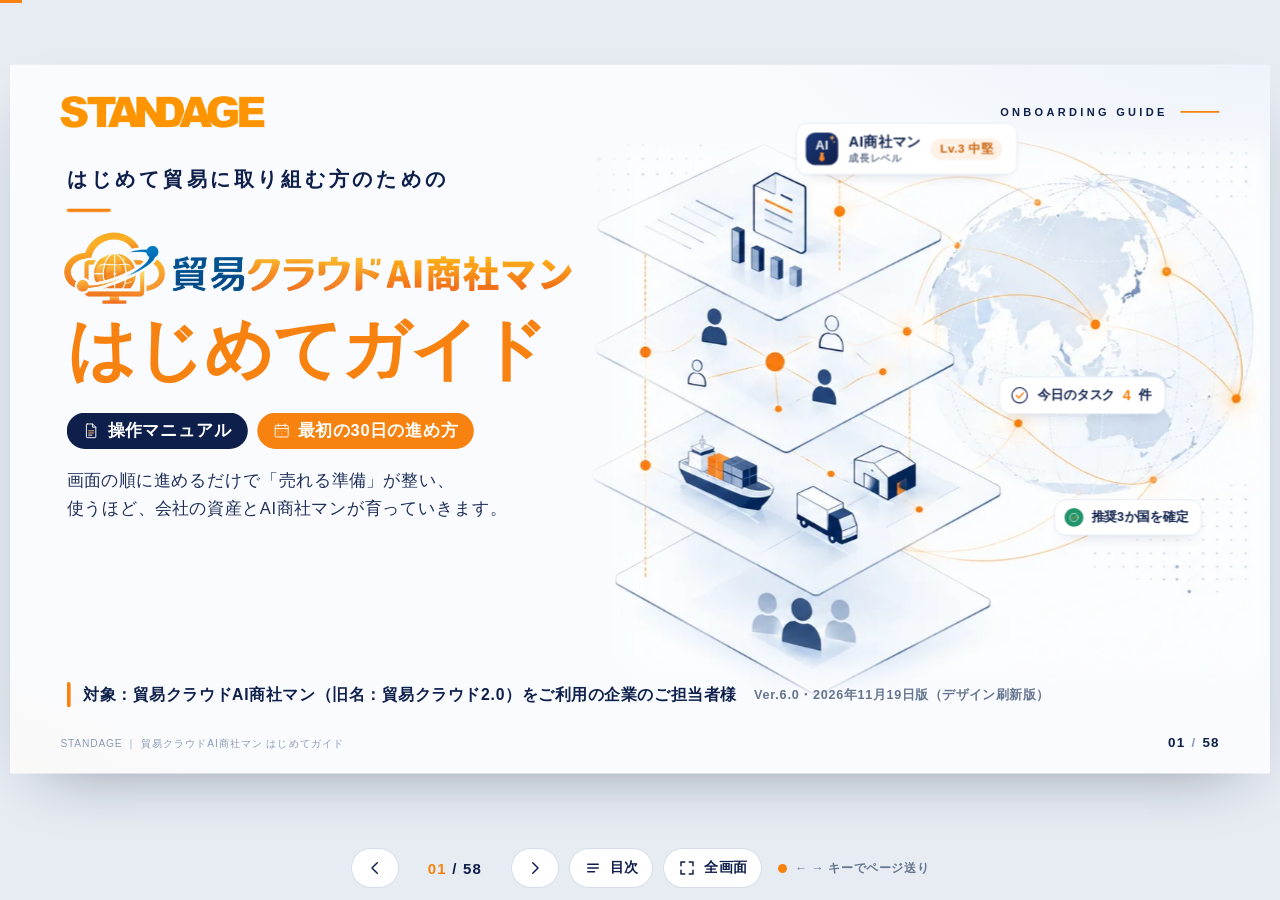
==== commit e11aa136: "はじめてガイド Ver.6.0（デザイン刷新版 21.98・58ページ）を guide/ に - アプリの中のガイド（「使い方を見る」・3分スタートガイドの「くわしい版」）を、刷新版の画面で撮り直した" ====
--- a/guide/index.html
+++ b/guide/index.html
@@ -3217,6 +3217,87 @@
 }
 .m-scroll #s05 .bar5 .seg {
   flex-wrap: wrap;
+}
+#s07b .op-shot {
+  height: 632px;
+}
+#s07b .op-under {
+  position: absolute;
+  left: 44px;
+  top: 684px;
+  width: 1000px;
+  height: 156px;
+  display: grid;
+  grid-template-columns: repeat(7, minmax(0, 1fr));
+  grid-template-rows: auto minmax(0, 1fr);
+  gap: 6px 8px;
+}
+#s07b .op-under h4 {
+  grid-column: 1/-1;
+  margin: 0;
+  font-size: 13px;
+  font-weight: 800;
+  letter-spacing: .12em;
+  color: var(--ink);
+}
+#s07b .op-under h4 small {
+  margin-left: 8px;
+  font-size: 12px;
+  font-weight: 700;
+  letter-spacing: 0;
+  color: var(--muted);
+}
+#s07b .js {
+  display: flex;
+  flex-direction: column;
+  gap: 2px;
+  padding: 7px 9px 8px;
+  border-radius: 12px;
+  background: #fff;
+  border: 1px solid var(--line2);
+  min-width: 0;
+}
+#s07b .js .no {
+  font: 800 11px var(--en);
+  letter-spacing: .08em;
+  color: var(--or);
+}
+#s07b .js b {
+  font-size: 13.5px;
+  font-weight: 900;
+  color: var(--ink);
+  line-height: 1.3;
+}
+#s07b .js span {
+  font-size: 11.5px;
+  line-height: 1.45;
+  font-weight: 600;
+  color: var(--muted);
+}
+#s07b .js.cs {
+  background: #FFF7EC;
+  border: 1.5px dashed var(--or);
+}
+#s07b .js.cs em {
+  font-style: normal;
+  font: 800 10.5px var(--en);
+  color: #fff;
+  background: var(--or);
+  border-radius: 999px;
+  padding: 0 7px;
+  align-self: flex-start;
+}
+.m-scroll #s07b .op-shot {
+  aspect-ratio: 1000/632;
+}
+.m-scroll #s07b .op-under {
+  position: relative;
+  left: auto;
+  top: auto;
+  width: auto;
+  height: auto;
+  grid-template-columns: 1fr 1fr;
+  order: 3;
 }
 #s08 .b08 {
   display: flex;
@@ -5413,11 +5494,11 @@
     <div class="cv-chips a-rise" style="--d:2"><span><svg aria-hidden="true"><use href="#i-doc"/></svg>操作マニュアル</span><span class="o"><svg aria-hidden="true"><use href="#i-cal"/></svg>最初の30日の進め方</span></div>
     <p class="cv-sub a-rise" style="--d:3">画面の順に進めるだけで「売れる準備」が整い、<br>使うほど、会社の資産とAI商社マンが育っていきます。</p>
   </div>
-  <div class="cv-tag a-rise" style="--d:4">対象：貿易クラウドAI商社マン（旧名：貿易クラウド2.0）をご利用の企業のご担当者様<small>Ver.5.1・2026年11月8日版</small></div>
+  <div class="cv-tag a-rise" style="--d:4">対象：貿易クラウドAI商社マン（旧名：貿易クラウド2.0）をご利用の企業のご担当者様<small>Ver.6.0・2026年11月19日版（デザイン刷新版）</small></div>
   <div class="cv-art a-pop" style="--d:1">
     <img src="img/cover.webp?v=879c1d1f" alt="データ・人・物流・チームの層が地球儀とつながるイラスト">
     <div class="chip ai floaty" style="left:262px;top:-4px"><svg class="ai-emb" aria-hidden="true"><use href="#ai-emb"/></svg><span>AI商社マン<small>成長レベル</small></span><span class="tag o">Lv.3 中堅</span></div>
-    <div class="chip floaty" style="left:520px;top:318px;animation-delay:-1.6s"><svg class="i" aria-hidden="true"><use href="#i-check"/></svg>今日やること <b>4</b>件</div>
+    <div class="chip floaty" style="left:520px;top:318px;animation-delay:-1.6s"><svg class="i" aria-hidden="true"><use href="#i-check"/></svg>今日のタスク <b>4</b>件</div>
     <div class="chip floaty" style="left:590px;top:474px;animation-delay:-3.1s"><span class="ok"><svg aria-hidden="true"><use href="#i-check"/></svg></span>推奨3か国を確定</div>
   </div>
   <div class="s-foot"><span>STANDAGE ｜ 貿易クラウドAI商社マン はじめてガイド</span><span class="pg"></span></div>
@@ -5434,15 +5515,15 @@
     <div class="b02">
       <div class="paths">
         <button type="button" class="card pth a-rise" style="--d:2" data-go="s03"><span class="ic o"><svg><use href="#i-flag"/></svg></span><span><h3>はじめて使う方</h3><p>まず全体の流れと貿易の基本をつかみ、30日の進め方に沿って操作します。</p></span><span class="go">ここから<b>P.03</b></span></button>
-        <button type="button" class="card pth a-rise" style="--d:3" data-go="s09"><span class="ic"><svg><use href="#i-grid"/></svg></span><span><h3>操作を知りたい方</h3><p>画面ごとに、押す場所・手順・できあがるもの・貿易にどう効くかをまとめています。</p></span><span class="go">操作ガイド<b>P.09</b></span></button>
-        <button type="button" class="card pth a-rise" style="--d:4" data-go="s33"><span class="ic"><svg><use href="#i-chat"/></svg></span><span><h3>困ったとき</h3><p>ログイン、AIの表示、データの見え方など、よくある質問と連絡先をまとめています。</p></span><span class="go">よくある質問<b>P.54</b></span></button>
+        <button type="button" class="card pth a-rise" style="--d:3" data-go="s09"><span class="ic"><svg><use href="#i-grid"/></svg></span><span><h3>操作を知りたい方</h3><p>画面ごとに、押す場所・手順・できあがるもの・貿易にどう効くかをまとめています。</p></span><span class="go">操作ガイド<b>P.11</b></span></button>
+        <button type="button" class="card pth a-rise" style="--d:4" data-go="s33"><span class="ic"><svg><use href="#i-chat"/></svg></span><span><h3>困ったとき</h3><p>ログイン、AIの表示、データの見え方など、よくある質問と連絡先をまとめています。</p></span><span class="go">よくある質問<b>P.57</b></span></button>
         <div class="keys a-rise" style="--d:5"><span><kbd>←</kbd><kbd>→</kbd>ページ送り</span><span><kbd>Backspace</kbd>リンクの前へ戻る</span><span><kbd>G</kbd>目次</span><span><kbd>F</kbd>全画面</span><span>スマホでは縦にスクロール</span></div>
       </div>
       <div class="card anat a-pop" style="--d:2">
         <h3>操作ガイドのページの見方<span class="tag o">自動で案内します</span></h3>
         <div class="mock" aria-hidden="true">
           <div class="mk-shot">
-            <div class="mk-bar"><i></i><i></i><i></i><span>左メニュー › 売り先を探す › 販売先国の選定</span></div>
+            <div class="mk-bar"><i></i><i></i><i></i><span>すべての機能 › 調査・規制 › 販売先国の選定</span></div>
             <div class="mk-img">
               <i style="left:6%;top:7%;width:40%;height:8%"></i><i style="left:60%;top:7%;width:32%;height:8%;background:var(--orp2)"></i>
               <i style="left:6%;top:22%;width:88%;height:20%"></i><i style="left:6%;top:48%;width:88%;height:44%"></i>
@@ -5456,7 +5537,7 @@
             <div class="bx o" style="margin-top:auto"></div><div class="bx n"></div>
           </div>
           <div class="calls">
-            <span class="call" data-c="0" style="left:10px;top:-8px"><b>1</b>画面の場所（左メニューのどこか）</span>
+            <span class="call" data-c="0" style="left:10px;top:-8px"><b>1</b>画面の場所（左メニュー・すべての機能のどこか）</span>
             <span class="call" data-c="1" style="left:120px;top:150px"><b>2</b>番号＝押すところ。画面が寄って順に案内</span>
             <span class="call" data-c="2" style="right:-10px;top:120px"><b>3</b>手順（押すとその場所へ）</span>
             <span class="call" data-c="3" style="right:-10px;top:292px"><b>4</b>できあがるもの</span>
@@ -5523,7 +5604,7 @@
         <div class="card st" data-i="1"><span class="n">STEP 02</span><h3>売る国を決める</h3><p>規制・市場・競合を見て、狙う国を絞ります</p><div class="ng"><b>つまずきやすい点</b>どの国がよいか、判断の材料がない</div><div class="sc"><b>貿易クラウドでは</b><button type="button" data-go="s13">販売先国の選定<svg><use href="#i-arrow"/></svg></button></div></div>
         <div class="card st" data-i="2"><span class="n">STEP 03</span><h3>規制を確かめる</h3><p>関税率・必要な書類や認証・表示のルールを確認します</p><div class="ng"><b>つまずきやすい点</b>送ってから通関で止まる</div><div class="sc"><b>貿易クラウドでは</b><button type="button" data-go="s14">規制を調べる<svg><use href="#i-arrow"/></svg></button></div></div>
         <div class="card st" data-i="3"><span class="n">STEP 04</span><h3>資料をつくる</h3><p>相手の言語で、会社と商品の魅力・条件を伝えます</p><div class="ng"><b>つまずきやすい点</b>翻訳しただけでは伝わらない</div><div class="sc"><b>貿易クラウドでは</b><button type="button" data-go="s15">外国語 営業資料<svg><use href="#i-arrow"/></svg></button></div></div>
-        <div class="card st" data-i="4"><span class="n">STEP 05</span><h3>相手を探して商談</h3><p>AI商社マンが商談になりやすい相手をリストにし、送信・フォローから、返事への返信案と見積まで</p><div class="ng"><b>つまずきやすい点</b>誰に送ればよいか分からない／返事がない</div><div class="sc"><b>貿易クラウドでは</b><button type="button" data-go="s16">AIバイヤー開拓<svg><use href="#i-arrow"/></svg></button><button type="button" data-go="s17">バイヤー一覧<svg><use href="#i-arrow"/></svg></button></div></div>
+        <div class="card st" data-i="4"><span class="n">STEP 05</span><h3>相手を探して商談</h3><p>AI商社マンが商談になりやすい相手をリストにし、送信・フォローから、返事への返信案と見積まで</p><div class="ng"><b>つまずきやすい点</b>誰に送ればよいか分からない／返事がない</div><div class="sc"><b>貿易クラウドでは</b><button type="button" data-go="s16">AIバイヤー開拓<svg><use href="#i-arrow"/></svg></button><button type="button" data-go="s15b">案件一覧<svg><use href="#i-arrow"/></svg></button></div></div>
         <div class="card st" data-i="5"><span class="n">STEP 06</span><h3>見積・契約</h3><p>価格・条件と商流（直接／間接）を決め、契約書を確認します</p><div class="ng"><b>つまずきやすい点</b>代金の回収が不安／不利な条項に気づかない</div><div class="sc"><b>貿易クラウドでは</b><button type="button" data-go="s18b">商流を決める<svg><use href="#i-arrow"/></svg></button><button type="button" data-go="s20">契約書関連<svg><use href="#i-arrow"/></svg></button></div></div>
         <div class="card st" data-i="6"><span class="n">STEP 07</span><h3>書類・出荷・入金</h3><p>要る船積書類をそろえ、運送の手配と入金を確認します</p><div class="ng"><b>つまずきやすい点</b>書類の漏れで通関が止まる</div><div class="ng cs"><b>Coming Soon</b>出荷・入金は開発中</div><div class="sc"><b>貿易クラウドでは</b><button type="button" data-go="s19">書類をつくる<svg><use href="#i-arrow"/></svg></button><button type="button" data-go="s19a">先行プレビュー<svg><use href="#i-arrow"/></svg></button></div></div>
       </div>
@@ -5537,7 +5618,7 @@
   <header class="s-head">
     <h2 class="s-title a-rise">まず覚えたい<em>貿易用語 16</em></h2>
     <div class="s-bar"></div>
-    <p class="s-lead a-rise" style="--d:1">カードを押すと、やさしい説明と、アプリのどこで出てくるかが表示されます。アプリの中では、点線の下線が付いた言葉にマウスを重ねると説明が出ます。※「出荷を進める」は開発中（Coming Soon）で、いまは先行プレビュー（見本）で見られます。</p>
+    <p class="s-lead a-rise" style="--d:1">カードを押すと、やさしい説明と、アプリのどこで出てくるかが表示されます。アプリの中では、点線の下線が付いた言葉を押すか、マウスを重ねると説明が出ます（一覧は左下の「用語集」）。※「出荷を進める」は開発中（Coming Soon）で、いまは先行プレビュー（見本）で見られます。</p>
   </header>
   <div class="s-body">
     <div class="b05">
@@ -5549,11 +5630,11 @@
         <button type="button" class="tm" data-c="商品・価格"><span class="in"><span class="f"><span class="cat">商品・価格</span><span class="w">HSコード</span><span class="r">エイチエス・コード</span></span><span class="b"><h4>HSコード</h4><p>世界共通の商品の分類番号（最初の6桁が共通）。関税率や必要な書類がこの番号で決まります。</p><small>画面：<b>商品情報／規制を調べる</b></small></span></span></button>
         <button type="button" class="tm" data-c="商品・価格"><span class="in"><span class="f"><span class="cat">商品・価格</span><span class="w">MOQ</span><span class="r">最小発注数量</span></span><span class="b"><h4>MOQ（最小発注数量）</h4><p>これより少ない注文は受けない、という数量です。小ロットを断るかどうかは事前に決めておきます。</p><small>画面：<b>商品情報／営業資料</b></small></span></span></button>
         <button type="button" class="tm" data-c="商品・価格"><span class="in"><span class="f"><span class="cat">商品・価格</span><span class="w">リードタイム</span><span class="r">Lead Time</span></span><span class="b"><h4>リードタイム</h4><p>注文を受けてから、出荷できるまでの日数です。納期の回答や出荷計画に使います。</p><small>画面：<b>商品情報</b></small></span></span></button>
-        <button type="button" class="tm" data-c="商品・価格"><span class="in"><span class="f"><span class="cat">商品・価格</span><span class="w">FOB価格</span><span class="r">エフ・オー・ビー価格</span></span><span class="b"><h4>FOB価格</h4><p>輸出港で船に積むまでの費用を含めた価格。海外向けの価格の、基本の出し方です。</p><small>画面：<b>商品情報（推奨FOB価格）</b>・P.09</small></span></span></button>
+        <button type="button" class="tm" data-c="商品・価格"><span class="in"><span class="f"><span class="cat">商品・価格</span><span class="w">FOB価格</span><span class="r">エフ・オー・ビー価格</span></span><span class="b"><h4>FOB価格</h4><p>輸出港で船に積むまでの費用を含めた価格。海外向けの価格の、基本の出し方です。</p><small>画面：<b>商品情報（推奨FOB価格）</b>・P.11</small></span></span></button>
         <button type="button" class="tm" data-c="取引条件"><span class="in"><span class="f"><span class="cat">取引条件</span><span class="w">インコタームズ</span><span class="r">Incoterms</span></span><span class="b"><h4>インコタームズ</h4><p>運賃・保険・危険（リスク）を、売り手と買い手がどこまで負担するかを決めた国際ルールです。</p><small>画面：<b>商談の記録／出荷を進める※</b></small></span></span></button>
         <button type="button" class="tm" data-c="取引条件"><span class="in"><span class="f"><span class="cat">取引条件</span><span class="w">FOB</span><span class="r">本船渡し</span></span><span class="b"><h4>FOB（本船渡し）</h4><p>輸出港で船に積んだ時点で、その後の費用と危険が買い手に移ります。</p><small>画面：<b>商談の記録／出荷を進める※</b></small></span></span></button>
         <button type="button" class="tm" data-c="取引条件"><span class="in"><span class="f"><span class="cat">取引条件</span><span class="w">CIF</span><span class="r">運賃・保険料込み</span></span><span class="b"><h4>CIF（運賃・保険料込み）</h4><p>相手の国の港までの運賃と保険を売り手が負担します。危険は船に積んだ時点で移ります。</p><small>画面：<b>商談の記録／出荷を進める※</b></small></span></span></button>
-        <button type="button" class="tm" data-c="取引条件"><span class="in"><span class="f"><span class="cat">取引条件</span><span class="w">DDP</span><span class="r">関税込み持込渡し</span></span><span class="b"><h4>DDP（関税込み持込渡し）</h4><p>相手の国の関税も含めて、買い手の指定した場所まで売り手が負担します。</p><small>画面：<b>商品情報（現地販売価格の試算）</b>・P.09</small></span></span></button>
+        <button type="button" class="tm" data-c="取引条件"><span class="in"><span class="f"><span class="cat">取引条件</span><span class="w">DDP</span><span class="r">関税込み持込渡し</span></span><span class="b"><h4>DDP（関税込み持込渡し）</h4><p>相手の国の関税も含めて、買い手の指定した場所まで売り手が負担します。</p><small>画面：<b>商品情報（現地販売価格の試算）</b>・P.11</small></span></span></button>
         <button type="button" class="tm" data-c="書類"><span class="in"><span class="f"><span class="cat">書類</span><span class="w">PI</span><span class="r">プロフォーマ・インボイス</span></span><span class="b"><h4>PI（見積送り状）</h4><p>注文を確定するための見積書です。前払いの請求に使うこともあります。</p><small>画面：<b>書類をつくる</b></small></span></span></button>
         <button type="button" class="tm" data-c="書類"><span class="in"><span class="f"><span class="cat">書類</span><span class="w">CI</span><span class="r">コマーシャル・インボイス</span></span><span class="b"><h4>CI（商業送り状）</h4><p>品名・数量・単価・金額を書いた正式な請求書です。通関で使います。</p><small>画面：<b>書類をつくる</b></small></span></span></button>
         <button type="button" class="tm" data-c="書類"><span class="in"><span class="f"><span class="cat">書類</span><span class="w">PL</span><span class="r">パッキング・リスト</span></span><span class="b"><h4>PL（梱包明細書）</h4><p>どの箱に、何を、いくつ詰めたかの明細です。</p><small>画面：<b>書類をつくる</b></small></span></span></button>
@@ -5568,49 +5649,101 @@
   <div class="s-foot"><span>STANDAGE ｜ 貿易クラウドAI商社マン はじめてガイド</span><span class="pg"></span></div>
 </section>
 <section class="slide op" id="s06" data-title="はじめてのログイン" data-sec="最初の30日">
-  <div class="op-shot"><div class="tour" data-tour="sc_login,sc_pwset,sc_welcome" data-print='[{"h":0.64,"cells":[{"s":0,"t":"tr"},{"s":1,"t":"tr"}]},{"h":0.36,"cells":[{"s":2,"t":"tr"}]}]' data-path="貿易クラウドAI商社マン › <b>ログイン画面</b>" data-paths="貿易クラウドAI商社マン › <b>ログイン画面</b>|ログイン画面 › <b>初めての方・パスワードを忘れた方</b>|ログインの後 › <b>はじめての3つのステップ</b>"></div></div>
+  <div class="op-shot"><div class="tour" data-tour="sc_login,sc_pwset,sc_welcome" data-print='[{"h":0.6,"cells":[{"s":0,"t":"tr"},{"s":1,"t":"tr"}]},{"h":0.4,"cells":[{"s":2,"t":"tr"}]}]' data-path="貿易クラウドAI商社マン › <b>ログイン画面</b>" data-paths="貿易クラウドAI商社マン › <b>ログイン画面</b>|ログイン画面 › <b>初めての方・パスワードを忘れた方</b>|はじめてのログインの後 › <b>はじめまして（3つのステップ）</b>"></div></div>
   <div class="op-side">
     <div class="op-eye plain">はじめの準備</div>
     <h2 class="op-title">はじめてのログイン</h2>
     <p class="op-lead">メールアドレスとパスワードで入ります。初めての方は、メールの確認コードでパスワードを作ります。</p>
     <ol class="op-steps">
       <li data-k="0:1"><b>メールアドレス</b>と<b>パスワード</b>で「ログインする」。初めての端末と30日ごとに<b>確認コード</b>も</li>
-      <li data-k="0:3">初めての方・忘れた方は<b>「初めての方・パスワードを忘れた方」</b></li>
-      <li data-k="1:3">届いたコードと<b>新しいパスワード</b>（10文字以上）を入れます<span class="sc">画面2</span></li>
-      <li data-k="0:4"><b>ログインの安全の決まり</b>：5回まちがえると15分止まります</li>
-      <li data-k="0:5"><b>アクセスコード</b>は、デモ用・体験用と、メール未登録の方（<b>11月9日 9:14 まで</b>）</li>
-      <li data-k="2:4">はじめては<b>「3つのステップ」</b>。<b>「さっそく始める」</b>で商品の登録へ<span class="sc">画面3</span></li>
+      <li data-k="0:2">初めての方・忘れた方は<b>「初めての方・パスワードを忘れた方」</b></li>
+      <li data-k="1:2">届いたコード（6桁）と<b>新しいパスワード</b>（10文字以上）を入れます<span class="sc">画面2</span></li>
+      <li data-k="0:3"><b>ログインの安全の決まり</b>：5回まちがえると15分止まります</li>
+      <li data-k="0:4"><b>アクセスコード</b>は体験用・デモ用のコードだけ（お客様ごとのコードは<b>11月9日 9:14</b>で終了）</li>
+      <li data-k="2:5">はじめてのときは<b>「はじめまして」</b>の窓。<b>「さっそく始める」</b>で商品の登録へ<span class="sc">画面3</span></li>
     </ol>
-    <div class="op-box op-tip"><span class="bi"><svg><use href="#i-lock"/></svg></span><h4>知っておくと安心</h4><p>データは端末で暗号化してから預けます。作業中の控えはログアウトで消えます（タブを閉じただけでは残ります）。</p></div>
+    <div class="op-box op-tip"><span class="bi"><svg><use href="#i-lock"/></svg></span><h4>知っておくと安心</h4><p>データは端末で暗号化してから預けます（画面の「安心・安全について」）。</p></div>
     <div class="op-foot">
       <div class="op-box op-out"><span class="bi"><svg><use href="#i-cloud"/></svg></span><h4>できあがるもの</h4><p>貴社専用の作業スペース（PC・スマホ・メンバーで同じ内容を共有）</p></div>
       <div class="op-box op-why"><span class="bi"><svg><use href="#i-target"/></svg></span><h4>貿易の成功にどう効くか</h4><p>担当者が変わっても、会社の情報とやり取りが1か所に残り続けます。</p></div>
     </div>
   </div>
-  <div class="s-foot"><span class="src">画面は例です。メールアドレスは架空のものです</span><span class="pg"></span></div>
+  <div class="s-foot"><span class="src">画面は例です。メールアドレスは架空のものです。商品を登録したあとは、ログインすると「案件」（ホーム）が開きます</span><span class="pg"></span></div>
 </section>
 <section class="slide op" id="s07" data-title="画面の見方">
-  <div class="op-shot"><div class="tour" data-tour="sc_screen,sc_pal,sc_help" data-pip="tr,rb" data-path="どの画面も同じ配置です（例：<b>今日やること</b>）"></div></div>
+  <div class="op-shot"><div class="tour" data-tour="sc_screen,sc_pal,sc_help,sc_term" data-print='[{"h":0.58,"cells":[{"s":0},{"s":2,"t":"tr"}]},{"h":0.42,"cells":[{"s":1,"c":[0,0,236,640]},{"s":3,"t":"tr"}]}]' data-path="どの画面も同じ配置です（例：<b>案件</b>）" data-paths="どの画面も同じ配置です（例：<b>案件</b>）|左メニュー › <b>すべての機能</b>|左メニュー › <b>困ったとき</b>|点線の言葉を押す（例：<b>タスク（今日やること）</b>）"></div></div>
   <div class="op-side">
     <div class="op-eye plain">はじめの準備</div>
     <h2 class="op-title">画面の見方</h2>
-    <p class="op-lead">迷ったら、見出しの横の「使い方を見る」へ。画面はそのままで、このガイドのその画面の説明が開きます。</p>
+    <p class="op-lead">どの画面も同じ配置です。迷ったら、見出しの横の「？」か、左メニューの「困ったとき」へ。</p>
     <ol class="op-steps">
-      <li data-k="0:1"><b>左メニュー</b>：ホーム／商品／売り先を探す／商談・やりとり／出荷・書類／チーム。用語集・依頼ページ・会議メモ・取り込んだ情報一覧は、関係する画面の<b>「関連する画面」</b>から</li>
-      <li data-k="0:2"><b>会社・商品の切り替え</b>：いま、どの商品の画面かを選びます</li>
-      <li data-k="0:3"><b>ガイドバー</b>：次にやること（①〜③）・<b>AI商社マンの育ち具合</b>（変わると▲／▼）・<b>AIバイヤー開拓</b></li>
-      <li data-k="0:9"><b>「使い方を見る」</b>：その画面の説明（このガイドのページ）が開きます</li>
-      <li data-k="0:4"><b>表示の密度（Aa）</b>：ゆったり・標準・コンパクト</li>
-      <li data-k="1:1"><b>何でも検索（Ctrl+K）</b>：画面・商品・バイヤー・書類・タスクへ移動<span class="sc">画面2</span></li>
-      <li data-k="0:6"><b>表示の言語</b>：日本語・English・中文・Español</li>
-      <li data-k="2:1"><b>？（ヘルプ）</b>：画面の使い方・<b>お問い合わせ</b>・<b>📰 新機能と改善</b><span class="sc">画面3</span></li>
-      <li data-k="0:8"><b>右下の「AI商社マンに聞く」</b>：どの画面からでも聞けます（画面の<b>使い方</b>も）</li>
+      <li data-k="0:1"><b>左メニュー</b>：よく使う6つ（案件・商品・タスク・やりとり・AI商社マン・困ったとき）</li>
+      <li data-k="1:1"><b>すべての機能</b>：押すと、全部の画面がグループごとに並びます<span class="sc">画面2</span></li>
+      <li data-k="0:3"><b>貿易ジャーニーの現在地</b>：いま7つのステップのどこか。くわしくは<button class="plink" data-go="s07b">次のページ</button></li>
+      <li data-k="0:4"><b>見出しの横の「？」</b>：その画面の説明</li>
+      <li data-k="3:2"><b>点線の言葉</b>は、押すと説明が出ます<span class="sc">画面4</span></li>
+      <li data-k="0:5"><b>上の帯</b>：何でも検索（Ctrl+K）・言語・文字の大きさ・お知らせ（ベル）・会社名</li>
+      <li data-k="0:6"><b>右下の AI</b>：画面はそのまま、右側で AI商社マンに聞けます</li>
+      <li data-k="0:7"><b>左下</b>：3分でわかるスタートガイド・用語集</li>
+      <li data-k="2:1"><b>困ったとき</b>：ヘルプセンター（スタートガイド・このガイド・検索・お問い合わせ）<span class="sc">画面3</span></li>
     </ol>
     <div class="op-foot">
-      <div class="op-box op-why"><span class="bi"><svg><use href="#i-target"/></svg></span><h4>覚えておくと</h4><p>🔔が鳴るのは承認・返信・期限切れなど急ぎのものだけ。ほかは<b>受信箱</b>の「今日のまとめ」に1日1回届きます。点線の下線の言葉と<b>状態の札</b>は、マウスを重ねると説明が出ます。</p></div>
+      <div class="op-box op-why"><span class="bi"><svg><use href="#i-target"/></svg></span><h4>覚えておくと</h4><p>このガイドの道順は、よく使う6つは「左メニュー › 案件」、ほかは「すべての機能 › グループ › 画面」の形で書いています。</p></div>
     </div>
   </div>
   <div class="s-foot"><span class="src">画面は架空の会社「株式会社みどり製茶」の例です</span><span class="pg"></span></div>
+</section>
+<section class="slide op" id="s07b" data-title="貿易ジャーニーの現在地で、いまどこかを見る">
+  <div class="op-shot"><div class="tour" data-tour="sc_jny1,sc_jny2" data-print='[{"h":0.36,"cells":[{"s":0}]},{"h":0.64,"cells":[{"s":1}]}]' data-path="どの画面も、いちばん上に <b>貿易ジャーニーの現在地</b>" data-paths="どの画面も、いちばん上に <b>貿易ジャーニーの現在地</b>|現在地のバー › <b>STEP 04</b> を押した形（外国語 営業資料の画面へ移る）"></div></div>
+  <div class="op-side">
+    <div class="op-eye plain">はじめの準備</div>
+    <h2 class="op-title">貿易ジャーニーの現在地で、いまどこかを見る</h2>
+    <p class="op-lead">どの画面もいちばん上に、輸出の7つのステップ（<button class="plink" data-go="s04">P.04</button>）のどこにいるかが出ます。商品ごとに、入っているデータから数えます。</p>
+    <ol class="op-steps">
+      <li data-k="0:1"><b>商品</b>ごとの現在地です。バーの中で商品を切り替えられます</li>
+      <li data-k="0:2"><b>いまここ</b>（船の印）：核になる一歩が済んだ、いちばん先のステップ</li>
+      <li data-k="0:3">ステップごとの<b>％</b>：確かめる項目のうち、できている数（下の表）</li>
+      <li data-k="0:4"><b>抜け</b>：いまここより前で100%でないステップ（あと何項目か）</li>
+      <li data-k="0:6"><b>全体の％</b>＝7つの％の平均。すぐ下に内訳が出ます</li>
+      <li data-k="0:7"><b>「抜けを埋める」</b>：いちばん前の抜けの、足りない項目の画面へ移ります</li>
+      <li data-k="1:1">ステップを押すと、その画面へ移り、足りない所が光ります<span class="sc">画面2</span></li>
+      <li data-k="1:2">バーの下に<b>残りの項目</b>。押すと、その場所へ移ります<span class="sc">画面2</span></li>
+      <li data-k="0:8">「？」で見方、「たたむ」で見出しの1段だけにできます</li>
+    </ol>
+  </div>
+  <div class="op-under">
+    <h4>％の数え方<small>商品ごと・アプリに入っているデータから数えます（架空の数字は出しません）</small></h4>
+    <div class="js"><span class="no">STEP 01</span><b>商品を整える</b><span>商品情報の21項目（情報の充足度と同じ）</span></div>
+    <div class="js"><span class="no">STEP 02</span><b>売る国を決める</b><span>AIの候補の分析と、販売先国の確定</span></div>
+    <div class="js"><span class="no">STEP 03</span><b>規制を確かめる</b><span>確定した国ごとの、関税・必要な書類の表と手続き</span></div>
+    <div class="js"><span class="no">STEP 04</span><b>資料をつくる</b><span>営業資料の納品レベルチェック（必須13・推奨8）と作成</span></div>
+    <div class="js"><span class="no">STEP 05</span><b>相手を探して商談</b><span>探す・連絡する・返事が来る・商談を記録する</span></div>
+    <div class="js"><span class="no">STEP 06</span><b>見積・契約</b><span>見積・条件を出す・商流・契約書・受注</span></div>
+    <div class="js cs"><span class="no">STEP 07</span><b>書類・出荷・入金</b><span>必須の書類のうち確認済みの数</span><em>出荷・入金は Coming Soon</em></div>
+  </div>
+  <div class="s-foot"><span class="src">画面は架空の会社「株式会社みどり製茶」の例です</span><span class="pg"></span></div>
+</section>
+<section class="slide op" id="s07c" data-title="目標と道筋を決める（AI商社マンからの提案）">
+  <div class="op-shot"><div class="tour" data-tour="sc_rm1,sc_rm2,sc_rm3,sc_rm4,sc_rm5" data-print='[{"h":0.27,"cells":[{"s":0}]},{"h":0.73,"cells":[{"s":1},{"s":2,"t":"tr"}]}]' data-path="左メニュー › 案件 › <b>AI商社マンからの提案</b>　／　すべての機能 › ホーム › <b>目標と道筋</b>" data-paths="左メニュー › 案件 › <b>AI商社マンからの提案</b>|提案の「目標を入れる」 › <b>目指す貿易の姿</b>（目標と道筋の画面）|すべての機能 › ホーム › 目標と道筋 › <b>達成の見込み</b>|すべての機能 › ホーム › 目標と道筋 › <b>道筋（ロードマップ）</b>|すべての機能 › ホーム › 目標と道筋 › <b>費用の目安と使える支援</b>"></div></div>
+  <div class="op-side">
+    <div class="op-eye plain">はじめの準備</div>
+    <h2 class="op-title">目標と道筋を決める</h2>
+    <p class="op-lead">AI商社マンから、目指す貿易の姿を聞く提案が届きます。入れると、達成の年数・道筋・費用・期待できる売上を、STANDAGE の記録から出します。</p>
+    <ol class="op-steps">
+      <li data-k="0:2">案件一覧の上の<b>「AI商社マンからの提案」</b>で「目標を入れる」（「あとで」「今は要らない」も選べます）</li>
+      <li data-k="1:2"><b>目的</b>と<b>目指す姿</b>を、できるだけ数字で<span class="sc">画面2</span></li>
+      <li data-k="1:3">目標の海外売上・達成したい年・今の売上。分からない欄は空のままで大丈夫です<span class="sc">画面2</span></li>
+      <li data-k="1:6">国・販路・期待することを選び<b>「保存して道筋を出す」</b><span class="sc">画面2</span></li>
+      <li data-k="2:2"><b>達成の見込み</b>：届く年・必要な取引の社数・連絡のペース<span class="sc">画面3</span></li>
+      <li data-k="2:3">年ごとの海外売上の見込み（挑戦・標準・保守）と<b>確からしさ</b><span class="sc">画面3</span></li>
+      <li data-k="3:1"><b>道筋</b>：4つの段階のやること。「開く」でその画面へ、「＋タスク」でタスクに<span class="sc">画面4</span></li>
+      <li data-k="4:1"><b>費用の目安と使える支援</b>：外部の費用だけ・出どころつき<span class="sc">画面5</span></li>
+    </ol>
+    <div class="op-foot">
+      <div class="op-box op-out"><span class="bi"><svg><use href="#i-compass"/></svg></span><h4>できあがるもの</h4><p>目標・達成の見込み・道筋・費用の目安（「目標を直す」でいつでも作り直し）</p></div>
+    </div>
+  </div>
+  <div class="s-foot"><span class="src">画面は架空の会社「株式会社みどり製茶」の例です。目標の値は架空の例で、見込みは入れた前提と STANDAGE の記録からの計算です</span><span class="pg"></span></div>
 </section>
 <section class="slide" id="s08" data-title="最初の30日の進め方">
   <img class="s-logo" src="img/logo_wm.png?v=7046582b" alt="STANDAGE">
@@ -5625,35 +5758,36 @@
       <div class="tl" aria-hidden="true"><div class="ln"></div><div class="fill" id="s08fill"></div><i style="left:0"></i><i style="left:25%"></i><i style="left:50%"></i><i style="left:75%"></i><i style="left:100%"></i></div>
       <div class="wk" id="s08wk">
         <div class="card col first a-rise" style="--d:2"><span class="when">1日目</span><h3>環境をつくる</h3><ul>
-          <li><button type="button" class="ck" role="checkbox" aria-checked="false" data-id="d1a" aria-label="ログインして、メンバーを招待する"><svg><use href="#i-check"/></svg></button><span>ログインして、メンバーを招待する<button type="button" class="pg" data-go="s23">P.31</button></span></li>
-          <li><button type="button" class="ck" role="checkbox" aria-checked="false" data-id="d1b" aria-label="商品資料をアップロードする"><svg><use href="#i-check"/></svg></button><span>商品資料をアップロードする<button type="button" class="pg" data-go="s09">P.09</button></span></li>
-          <li><button type="button" class="ck" role="checkbox" aria-checked="false" data-id="d1c" aria-label="AIの質問に答えて、必須の情報をそろえる"><svg><use href="#i-check"/></svg></button><span>AIの質問に答えて、必須の情報をそろえる<button type="button" class="pg" data-go="s10">P.10</button></span></li>
+          <li><button type="button" class="ck" role="checkbox" aria-checked="false" data-id="d1a" aria-label="ログインして、メンバーを招待する"><svg><use href="#i-check"/></svg></button><span>ログインして、メンバーを招待する<button type="button" class="pg" data-go="s23">P.34</button></span></li>
+          <li><button type="button" class="ck" role="checkbox" aria-checked="false" data-id="d1g" aria-label="目標と道筋を入れる"><svg><use href="#i-check"/></svg></button><span>目指す姿を入れ、目標と道筋を見る（5分）<button type="button" class="pg" data-go="s07c">P.09</button></span></li>
+          <li><button type="button" class="ck" role="checkbox" aria-checked="false" data-id="d1b" aria-label="商品資料をアップロードする"><svg><use href="#i-check"/></svg></button><span>商品資料をアップロードする<button type="button" class="pg" data-go="s09">P.11</button></span></li>
+          <li><button type="button" class="ck" role="checkbox" aria-checked="false" data-id="d1c" aria-label="AIの質問に答えて、必須の情報をそろえる"><svg><use href="#i-check"/></svg></button><span>AIの質問に答えて、必須の情報をそろえる<button type="button" class="pg" data-go="s10">P.12</button></span></li>
         </ul><div class="out"><b>できあがるもの</b>商品カルテ</div></div>
         <div class="card col a-rise" style="--d:3"><span class="when">1週目</span><h3>売り先を決める</h3><ul>
-          <li><button type="button" class="ck" role="checkbox" aria-checked="false" data-id="w1a" aria-label="今日やることを毎朝ひらく"><svg><use href="#i-check"/></svg></button><span>「今日やること」を毎朝ひらく<button type="button" class="pg" data-go="s12">P.13</button></span></li>
-          <li><button type="button" class="ck" role="checkbox" aria-checked="false" data-id="w1b" aria-label="販売先国を分析して3か国を確定"><svg><use href="#i-check"/></svg></button><span>販売先国をおまかせで分析し、3か国を確定<button type="button" class="pg" data-go="s13">P.14</button></span></li>
-          <li><button type="button" class="ck" role="checkbox" aria-checked="false" data-id="w1c" aria-label="3か国の規制と必要書類を確認"><svg><use href="#i-check"/></svg></button><span>3か国の規制・必要書類を確認<button type="button" class="pg" data-go="s14">P.16</button></span></li>
+          <li><button type="button" class="ck" role="checkbox" aria-checked="false" data-id="w1a" aria-label="案件とタスクを毎朝ひらく"><svg><use href="#i-check"/></svg></button><span>「案件」と「タスク」を毎朝ひらく<button type="button" class="pg" data-go="s12">P.15</button></span></li>
+          <li><button type="button" class="ck" role="checkbox" aria-checked="false" data-id="w1b" aria-label="販売先国を分析して3か国を確定"><svg><use href="#i-check"/></svg></button><span>販売先国をおまかせで分析し、3か国を確定<button type="button" class="pg" data-go="s13">P.16</button></span></li>
+          <li><button type="button" class="ck" role="checkbox" aria-checked="false" data-id="w1c" aria-label="3か国の規制と必要書類を確認"><svg><use href="#i-check"/></svg></button><span>3か国の規制・必要書類を確認<button type="button" class="pg" data-go="s14">P.18</button></span></li>
         </ul><div class="out"><b>できあがるもの</b>推奨3か国レポート</div></div>
         <div class="card col a-rise" style="--d:4"><span class="when">2週目</span><h3>伝える準備</h3><ul>
-          <li><button type="button" class="ck" role="checkbox" aria-checked="false" data-id="w2p" aria-label="推奨FOB価格と現地販売価格を試算する"><svg><use href="#i-check"/></svg></button><span>推奨FOB価格と現地販売価格を試算する<button type="button" class="pg" data-go="s09">P.09</button></span></li>
-          <li><button type="button" class="ck" role="checkbox" aria-checked="false" data-id="w2a" aria-label="納品レベルチェックを埋める"><svg><use href="#i-check"/></svg></button><span>納品レベルチェックを埋める<button type="button" class="pg" data-go="s15">P.17</button></span></li>
-          <li><button type="button" class="ck" role="checkbox" aria-checked="false" data-id="w2b" aria-label="英語の営業資料をつくる"><svg><use href="#i-check"/></svg></button><span>英語の営業資料をつくる<button type="button" class="pg" data-go="s15">P.17</button></span></li>
-          <li><button type="button" class="ck" role="checkbox" aria-checked="false" data-id="w2c" aria-label="AI商社マンに想定質問を聞く"><svg><use href="#i-check"/></svg></button><span>AI商社マンに「聞かれそうなこと」を聞く<button type="button" class="pg" data-go="s28">P.42</button></span></li>
+          <li><button type="button" class="ck" role="checkbox" aria-checked="false" data-id="w2p" aria-label="推奨FOB価格と現地販売価格を試算する"><svg><use href="#i-check"/></svg></button><span>推奨FOB価格と現地販売価格を試算する<button type="button" class="pg" data-go="s09">P.11</button></span></li>
+          <li><button type="button" class="ck" role="checkbox" aria-checked="false" data-id="w2a" aria-label="納品レベルチェックを埋める"><svg><use href="#i-check"/></svg></button><span>納品レベルチェックを埋める<button type="button" class="pg" data-go="s15">P.19</button></span></li>
+          <li><button type="button" class="ck" role="checkbox" aria-checked="false" data-id="w2b" aria-label="英語の営業資料をつくる"><svg><use href="#i-check"/></svg></button><span>英語の営業資料をつくる<button type="button" class="pg" data-go="s15">P.19</button></span></li>
+          <li><button type="button" class="ck" role="checkbox" aria-checked="false" data-id="w2c" aria-label="AI商社マンに想定質問を聞く"><svg><use href="#i-check"/></svg></button><span>AI商社マンに「聞かれそうなこと」を聞く<button type="button" class="pg" data-go="s28">P.45</button></span></li>
         </ul><div class="out"><b>できあがるもの</b>推奨価格と外国語の営業資料</div></div>
         <div class="card col a-rise" style="--d:5"><span class="when">3週目</span><h3>相手に届ける</h3><ul>
-          <li><button type="button" class="ck" role="checkbox" aria-checked="false" data-id="w3a" aria-label="AIバイヤー開拓で相手のリストを作る"><svg><use href="#i-check"/></svg></button><span>AIバイヤー開拓で、商談になりやすい相手のリストを作る<button type="button" class="pg" data-go="s16">P.18</button></span></li>
-          <li><button type="button" class="ck" role="checkbox" aria-checked="false" data-id="w3b" aria-label="初回を送ってフォローし、返事には返信案と見積で返す"><svg><use href="#i-check"/></svg></button><span>初回を送ってフォロー。返事には返信案と見積で返す<button type="button" class="pg" data-go="s16">P.18</button></span></li>
-          <li><button type="button" class="ck" role="checkbox" aria-checked="false" data-id="w3c" aria-label="返事や商談を記録する"><svg><use href="#i-check"/></svg></button><span>返事や商談を記録する（断られた理由も）<button type="button" class="pg" data-go="s18">P.20</button></span></li>
-          <li><button type="button" class="ck" role="checkbox" aria-checked="false" data-id="w3d" aria-label="バイヤー一覧で状況と受注確度をそろえる"><svg><use href="#i-check"/></svg></button><span>バイヤー一覧で、相手ごとの状況と受注確度をそろえる<button type="button" class="pg" data-go="s17">P.19</button></span></li>
+          <li><button type="button" class="ck" role="checkbox" aria-checked="false" data-id="w3a" aria-label="AIバイヤー開拓で相手のリストを作る"><svg><use href="#i-check"/></svg></button><span>AIバイヤー開拓で、商談になりやすい相手のリストを作る<button type="button" class="pg" data-go="s16">P.21</button></span></li>
+          <li><button type="button" class="ck" role="checkbox" aria-checked="false" data-id="w3b" aria-label="初回を送ってフォローし、返事には返信案と見積で返す"><svg><use href="#i-check"/></svg></button><span>初回を送ってフォロー。返事には返信案と見積で返す<button type="button" class="pg" data-go="s16">P.21</button></span></li>
+          <li><button type="button" class="ck" role="checkbox" aria-checked="false" data-id="w3c" aria-label="返事や商談を記録する"><svg><use href="#i-check"/></svg></button><span>返事や商談を記録する（断られた理由も）<button type="button" class="pg" data-go="s18">P.23</button></span></li>
+          <li><button type="button" class="ck" role="checkbox" aria-checked="false" data-id="w3d" aria-label="バイヤー一覧で状況と受注確度をそろえる"><svg><use href="#i-check"/></svg></button><span>バイヤー一覧で、相手ごとの状況と受注確度をそろえる<button type="button" class="pg" data-go="s17">P.22</button></span></li>
         </ul><div class="out"><b>できあがるもの</b>バイヤー一覧と商談台帳</div></div>
         <div class="card col a-rise" style="--d:6"><span class="when">4週目</span><h3>振り返る</h3><ul>
-          <li><button type="button" class="ck" role="checkbox" aria-checked="false" data-id="w4a" aria-label="ダッシュボードで進み具合を見る"><svg><use href="#i-check"/></svg></button><span>ダッシュボードで進み具合を見る<button type="button" class="pg" data-go="s26">P.35</button></span></li>
-          <li><button type="button" class="ck" role="checkbox" aria-checked="false" data-id="w4d" aria-label="活動レポートで1か月の動きと根拠を確かめる"><svg><use href="#i-check"/></svg></button><span>活動レポートで、1か月の動きと根拠を確かめる<button type="button" class="pg" data-go="s27">P.36</button></span></li>
-          <li><button type="button" class="ck" role="checkbox" aria-checked="false" data-id="w4b" aria-label="議事録を会議メモに残し、次回の会議を登録する"><svg><use href="#i-check"/></svg></button><span>議事録を会議メモに残し、次回の会議を登録する<button type="button" class="pg" data-go="s25">P.34</button></span></li>
-          <li><button type="button" class="ck" role="checkbox" aria-checked="false" data-id="w4c" aria-label="成長レベルを確認する"><svg><use href="#i-check"/></svg></button><span>成長レベルと「この商品の育て方」で、必須の情報から埋める<button type="button" class="pg" data-go="s29">P.50</button></span></li>
+          <li><button type="button" class="ck" role="checkbox" aria-checked="false" data-id="w4a" aria-label="分析・レポートで進み具合を見る"><svg><use href="#i-check"/></svg></button><span>分析・レポートで進み具合を見る<button type="button" class="pg" data-go="s26">P.38</button></span></li>
+          <li><button type="button" class="ck" role="checkbox" aria-checked="false" data-id="w4d" aria-label="活動レポートで1か月の動きと根拠を確かめる"><svg><use href="#i-check"/></svg></button><span>活動レポートで、1か月の動きと根拠を確かめる<button type="button" class="pg" data-go="s27">P.39</button></span></li>
+          <li><button type="button" class="ck" role="checkbox" aria-checked="false" data-id="w4b" aria-label="議事録を会議メモに残し、次回の会議を登録する"><svg><use href="#i-check"/></svg></button><span>議事録を会議メモに残し、次回の会議を登録する<button type="button" class="pg" data-go="s25">P.37</button></span></li>
+          <li><button type="button" class="ck" role="checkbox" aria-checked="false" data-id="w4c" aria-label="成長レベルを確認する"><svg><use href="#i-check"/></svg></button><span>成長レベルと「この商品の育て方」で、必須の情報から埋める<button type="button" class="pg" data-go="s29">P.53</button></span></li>
         </ul><div class="out"><b>できあがるもの</b>月次の振り返り</div></div>
       </div>
-      <div class="top8"><p class="fn">※ 見積の段階で商流を決め（P.22）、まとまりかけたら STANDAGE に任せることもできます（P.23）。契約書の確認（P.27）は、受注が見えてきた段階で。要る書類と下書きは「書類をつくる」（P.24）、ファイルはドキュメント（P.28）へ。出荷・入金（P.25・P.26）は開発中（Coming Soon）です。進み方は商材や体制によって変わります。</p>
+      <div class="top8"><p class="fn">※ 見積の段階で商流を決め（P.25）、まとまりかけたら STANDAGE に任せることもできます（P.26）。契約書の確認（P.30）は、受注が見えてきた段階で。要る書類と下書きは「書類をつくる」（P.27）、ファイルはドキュメント（P.31）へ。出荷・入金（P.28）は開発中（Coming Soon）、物流会社のAI見積（P.29）はいま使えます。進み方は商材や体制によって変わります。</p>
         <div class="prog" id="s08prog"><svg viewBox="0 0 56 56" aria-hidden="true"><circle class="bg" cx="28" cy="28" r="23"/><circle class="fg" id="s08ring" cx="28" cy="28" r="23"/></svg><b id="s08n">0<small> / 18</small></b><span>チェック済み</span><button type="button" id="s08reset">リセット</button></div></div>
     </div>
   </div>
@@ -5661,27 +5795,27 @@
 </section>
 <section class="slide op" id="s09" data-title="① 商品情報を登録する・価格を試算する" data-sec="操作ガイド：売れる準備">
   <div class="op-shot"><div class="tour" data-tour="sc_up,sc_upmodal,sc_price,sc_fob,sc_ddp"
-    data-path="左メニュー › 商品 › <b>商品情報を登録</b>　／　商品情報 › <b>価格表の試算ボタン</b>"
-    data-paths="左メニュー › 商品 › <b>商品情報を登録</b>|左メニュー › 商品 › <b>商品情報を登録</b>|左メニュー › 商品 › 商品情報 › <b>②価格表・寸法</b>|商品情報 › <b>推奨FOB価格をAI商社マンと試算</b>|商品情報 › <b>現地販売価格をAI商社マンと試算</b>"
-    data-print='[{"h":0.33,"cells":[{"s":1},{"s":2,"c":[0,-16,1178,356]}]},{"h":0.67,"cells":[{"s":3,"c":[0,0,720,720]},{"s":4,"c":[0,430,720,484],"t":"tr"}]}]'></div></div>
+    data-path="左メニュー › 商品 › <b>＋ 新しい商品を登録</b>　／　商品情報 › <b>価格表の上の試算ボタン</b>"
+    data-paths="左メニュー › 商品 › ＋ 新しい商品を登録 › <b>＋ 新しい商品を登録する</b>|すべての機能 › 資産（ナレッジ） › 商品情報を登録（はじめて開いたとき） › <b>何をしますか？</b>|左メニュー › 商品 › 商品情報 › <b>② 価格表・寸法</b>|商品情報 › <b>① 推奨FOB価格をAI商社マンと試算</b>|商品情報 › <b>② 現地販売価格をAI商社マンと試算</b>"
+    data-print='[{"h":0.33,"cells":[{"s":1},{"s":2,"c":[0,0,1160,350]}]},{"h":0.67,"cells":[{"s":3,"c":[0,0,720,860]},{"s":4,"c":[0,440,720,440],"t":"tr"}]}]'></div></div>
   <div class="op-side">
     <div class="op-eye"><b>1</b>操作ガイド</div>
     <h2 class="op-title">商品情報を登録する</h2>
     <p class="op-lead">資料を入れるだけで、AIが中身を読み取って登録します。足りない情報は、AIが順に質問してきます（次のページ）。</p>
     <ol class="op-steps">
-      <li data-k="1:1"><b>「新しい会社の商品を登録する」</b>を選択（同じ会社の別商品は「既存の会社に新しい商品を登録する」）<span class="sc">画面2</span></li>
-      <li data-k="0:2">資料を<b>ドラッグ＆ドロップ</b>。Googleドキュメント・スプレッドシート・スライドとOneDriveは<b>URLを貼って「取り込む」</b></li>
+      <li data-k="0:2"><b>「＋ 新しい商品を登録」</b>→「＋ 新しい商品を登録する」の欄に資料を<b>ドラッグ＆ドロップ</b>。Google Drive・OneDrive・Webは<b>URLを貼って「取り込む」</b></li>
+      <li data-k="1:1">はじめての登録では「何をしますか？」が出ます。<b>「新しい会社の商品を登録する」</b>（同じ会社の別商品は「既存の会社に…」）<span class="sc">画面2</span></li>
     </ol>
     <div class="feat">
       <span class="rib"><svg><use href="#i-spark"/></svg>注目の機能</span>
       <h3>推奨FOB価格・現地販売価格を、<em>AI商社マンと試算</em></h3>
       <dl class="defs"><dt>FOB価格</dt><dd>日本の港で船に積むまでの値段（海外向け価格の基本）</dd><dt>現地販売価格</dt><dd>相手の国の指定先まで届けた値段（運賃・関税・税込み）</dd></dl>
       <ol class="op-steps" style="counter-reset:st 2">
-        <li data-k="2:1">商品情報の価格表の上にある<b>「推奨FOB価格をAI商社マンと試算」</b>→「推奨FOBを出す」<span class="sc">画面3</span></li>
+        <li data-k="2:1">商品情報の価格表の上の<b>「① 推奨FOB価格をAI商社マンと試算」</b>→「推奨FOBを出す」<span class="sc">画面3</span></li>
         <li data-k="3:1">相場と強みから<b>守り・標準・プレミアムの3段階</b>と理由を提案。決めた価格は「この価格を価格表へ」<span class="sc">画面4</span></li>
-        <li data-k="2:2">隣の<b>「現地販売価格をAI商社マンと試算」</b>で、国・数量・利益率を入れて計算<span class="sc">画面3</span></li>
+        <li data-k="2:2">隣の<b>「② 現地販売価格をAI商社マンと試算」</b>で、国・数量・利益率を入れて計算<span class="sc">画面3</span></li>
         <li data-k="4:3">航空と船便を比べ、<b>運賃・関税・税・利益の内訳</b>つきで現地の価格が出ます<span class="sc">画面5</span></li>
-        <li data-k="4:6"><b>「確定価格にする」</b>で国ごとに保存。営業資料と書類（PI・CI）に自動で反映<span class="sc">画面5</span></li>
+        <li data-k="4:5"><b>「この価格を…確定価格にする」</b>で国ごとに保存。営業資料と書類（PI・CI）に反映<span class="sc">画面5</span></li>
       </ol>
     </div>
   </div>
@@ -5698,17 +5832,18 @@
   <div class="s-foot"><span class="src">画面は架空の会社「株式会社みどり製茶」の例です。推奨FOB価格の金額は表示例です</span><span class="pg"></span></div>
 </section>
 <section class="slide op" id="s10" data-title="② 足りない情報をAIと埋める">
-  <div class="op-shot"><div class="tour" data-tour="sc_fill" data-path="商品情報を登録 › <b>AI商社マンと埋める</b>"></div></div>
+  <div class="op-shot"><div class="tour" data-tour="sc_fill" data-path="左メニュー › 商品 › ＋ 新しい商品を登録 › <b>AI商社マンと埋める</b>"></div></div>
   <div class="op-side">
     <div class="op-eye"><b>2</b>操作ガイド</div>
     <h2 class="op-title">足りない情報を、AIと一緒に埋める</h2>
     <p class="op-lead">資料にない項目は、AI商社マンが大事な順に1つずつ質問します。分からない項目は、飛ばしてかまいません。</p>
     <ol class="op-steps">
-      <li data-k="0:1"><b>商品の情報（そろい具合）</b>：「必須 a / b ・ 全体 c / d 項目」。5つの枠は「何のために必要か」を示します</li>
+      <li data-k="0:1"><b>そろい具合</b>：必須・全項目の数と、次に聞く項目</li>
+      <li data-k="0:6">5つの枠は<b>何のための項目か</b>と、足りない項目</li>
       <li data-k="0:2">AIの質問には、<b>その項目が何に使われるか</b>も書いてあります（例：HSコード → 関税率・必要書類の判定）</li>
-      <li data-k="0:3">答えを入力して<b>Enter</b>。資料の追加やURLからの取り込みもここからできます</li>
+      <li data-k="0:3">答えを入力して<b>Enter</b>（資料・URLからも取り込めます）</li>
       <li data-k="0:4">分からないときは<b>「わからない（あとで）」</b>。HSコードは「不明」と答えると候補を出します</li>
-      <li data-k="0:5">右上の<b>「残り N項目」</b>で、あといくつ答えれば完成かがわかります</li>
+      <li data-k="0:5">右上の<b>「残り N項目」</b>で、あといくつかがわかります</li>
     </ol>
     <div class="op-box op-tip"><span class="bi"><svg><use href="#i-bulb"/></svg></span><h4>こんな入力もできます</h4><p>「NETとGrossどちら？」と質問したり、「商品名を〇〇に変更して」と修正を頼んだりできます。AIが答えてから、続きを聞きます。</p></div>
     <div class="op-foot">
@@ -5719,19 +5854,20 @@
   <div class="s-foot"><span class="src">画面は架空の会社「株式会社みどり製茶」の例です</span><span class="pg"></span></div>
 </section>
 <section class="slide op" id="s11" data-title="③ 商品情報を確かめ、強みを育てる">
-  <div class="op-shot"><div class="tour" data-tour="sc_item" data-path="左メニュー › 商品 › <b>商品情報</b>"></div></div>
+  <div class="op-shot"><div class="tour" data-tour="sc_item,sc_item2" data-pip="br" data-print='[{"h":0.56,"cells":[{"s":0,"c":[0,150,1160,760]}]},{"h":0.44,"cells":[{"s":1,"c":[0,0,1160,550],"t":"tr"}]}]' data-path="左メニュー › 商品 › 商品カードの <b>商品情報</b>"></div></div>
   <div class="op-side">
     <div class="op-eye"><b>3</b>操作ガイド</div>
     <h2 class="op-title">商品情報を確かめ、強みを育てる</h2>
     <p class="op-lead">AIが資料をどう理解したかを確認する画面です。ここが埋まっているほど、AIの答えと書類の自動作成が正確になります。</p>
     <ol class="op-steps">
-      <li data-k="0:1">商品名・英文名・HSコードと、<b>読み取り元の資料</b>を確認します</li>
-      <li data-k="0:2">構造化できた項目の数と、<b>AIが使える状態か</b>がわかります（OKなら書類・規制判定・商談準備に使えます）</li>
-      <li data-k="0:5">上の<b>「AIの気づき」</b>：AIが確かめたい点の数（未解決・「不明」と回答・解決済み）。<b>「気づきを見る ↓」</b>で一覧へ</li>
-      <li data-k="0:3"><b>「＋ 強みを追加」</b>で書き足すか、<b>「AIで強みを充実」</b>で候補を出してもらいます</li>
-      <li data-k="0:4">各カードの<b>✎で編集</b>、🗑で削除できます</li>
+      <li data-k="0:1">商品名・英文名・HSコード・品番を確認します</li>
+      <li data-k="0:2">右の<b>商品情報の充足度</b>：全項目と必須の数。足りない任意の項目は<b>「任意の項目へ」</b></li>
+      <li data-k="0:4"><b>タブ</b>で、基本情報・強み／価格・寸法／成分・仕様／業種ごとの項目へ移ります</li>
+      <li data-k="1:2"><b>AIが使える状態か</b>（OKなら書類・規制判定・商談準備に使えます）。右上は読み取り元の資料<span class="sc">画面2</span></li>
+      <li data-k="1:3"><b>「AIの気づき」</b>：AIが確かめたい点があると、数と一覧が出ます<span class="sc">画面2</span></li>
+      <li data-k="1:4"><b>「＋ 強みを追加」</b>か<b>「AIで強みを充実」</b>。各カードの✎で編集、🗑で削除<span class="sc">画面2</span></li>
     </ol>
-    <div class="op-box op-tip"><span class="bi"><svg><use href="#i-calc"/></svg></span><h4>下にスクロールすると</h4><p>価格表・寸法・成分表が並びます。価格表の上のボタンで、<b>推奨FOB価格</b>と<b>現地販売価格</b>をAIと試算できます<button type="button" class="plink" data-go="s09">→P.09</button></p></div>
+    <div class="op-box op-tip"><span class="bi"><svg><use href="#i-calc"/></svg></span><h4>下にスクロールすると</h4><p>価格表・寸法・成分表が並びます。価格表の上のボタンで、<b>推奨FOB価格</b>と<b>現地販売価格</b>をAIと試算できます<button type="button" class="plink" data-go="s09">→P.11</button></p></div>
     <div class="op-foot">
       <div class="op-box op-out"><span class="bi"><svg><use href="#i-box"/></svg></span><h4>できあがるもの</h4><p>強み・価格表・寸法・成分表がそろった商品カルテ</p></div>
       <div class="op-box op-why"><span class="bi"><svg><use href="#i-target"/></svg></span><h4>貿易の成功にどう効くか</h4><p>「なぜこの商品なのか」を説明する材料になります。価格表から「その数量ならいくらか」も即答できます。</p></div>
@@ -5740,7 +5876,7 @@
   <div class="s-foot"><span class="src">画面は架空の会社「株式会社みどり製茶」の例です</span><span class="pg"></span></div>
 </section>
 <section class="slide op" id="s11b" data-title="④ 価格の条件（いつまでの価格か）を決める">
-  <div class="op-shot"><div class="tour" data-tour="sc_px1,sc_px2,sc_px3" data-pip="rt,rb" data-print='[{"h":0.32,"cells":[{"s":0}]},{"h":0.68,"cells":[{"s":1,"t":"tr"},{"s":2,"c":[0,0,920,640],"t":"tr"}]}]' data-path="左メニュー › 商品 › 商品情報 › ② 価格表・寸法の下 <b>価格の条件</b>" data-paths="左メニュー › 商品 › 商品情報 › ② 価格表・寸法の下 <b>価格の条件</b>|価格の条件 › <b>価格の条件を編集</b>|バイヤーとのやり取り › <b>AI商社マンの返信エージェント</b>"></div></div>
+  <div class="op-shot"><div class="tour" data-tour="sc_px1,sc_px2,sc_px3" data-pip="rt,rb" data-print='[{"h":0.32,"cells":[{"s":0}]},{"h":0.68,"cells":[{"s":1,"t":"tr"},{"s":2,"t":"tr"}]}]' data-path="左メニュー › 商品 › 商品情報 › <b>価格の条件</b>" data-paths="左メニュー › 商品 › 商品情報 › <b>価格の条件</b>|価格の条件 › <b>価格の条件を編集</b>|左メニュー › やりとり › 相手のスレッド › <b>AI商社マンの案（返信）</b>"></div></div>
   <div class="op-side">
     <div class="op-eye"><b>4</b>操作ガイド</div>
     <h2 class="op-title">価格の条件（いつまでの価格か）を決める</h2>
@@ -5750,7 +5886,7 @@
       <li data-k="1:1"><b>価格の有効期限</b>。決めないなら「期限を決めない」（見積は30日）<span class="sc">画面2</span></li>
       <li data-k="1:2"><b>価格に含むもの</b>：国内の物流費なし／国内の指定場所まで／輸出港まで（FOB 相当）／相手国の港まで（CIF 相当）<span class="sc">画面2</span></li>
       <li data-k="1:3"><b>供給できる最大数量</b>（月・1回の注文）と <b>MOQ の単位</b><span class="sc">画面2</span></li>
-      <li data-k="0:1">期限の<b>14日前</b>から、今日やることと受信箱でお知らせします</li>
+      <li data-k="0:1">期限の<b>14日前</b>から、タスク（今日やること）と受信箱でお知らせします</li>
       <li data-k="2:1">期限が過ぎると、返信エージェントは<b>見積の金額を出しません</b><span class="sc">画面3</span></li>
       <li data-k="2:3">「価格を更新する」か「期限を延ばす」まで、<b>「承認して送る」</b>は押せません<span class="sc">画面3</span></li>
     </ol>
@@ -5761,41 +5897,44 @@
   <div class="s-foot"><span class="src">画面は架空の会社「株式会社みどり製茶」と、架空のバイヤーの例です</span><span class="pg"></span></div>
 </section>
 <section class="slide op" id="s12" data-title="⑤ 今日やることで、次の一手を決める">
-  <div class="op-shot"><div class="tour" data-tour="sc_today" data-path="左メニュー › ホーム › <b>今日やること</b>"></div></div>
+  <div class="op-shot"><div class="tour" data-tour="sc_today,sc_today2" data-print='[{"h":0.55,"cells":[{"s":0,"c":[0,0,1178,700],"t":"tr"}]},{"h":0.45,"cells":[{"s":1,"t":"tr"}]}]' data-path="左メニュー › <b>タスク</b>" data-paths="左メニュー › <b>タスク</b>|左メニュー › タスク › 下の <b>「商品名｜今日やること」</b>"></div></div>
   <div class="op-side">
     <div class="op-eye"><b>5</b>操作ガイド</div>
     <h2 class="op-title">今日やることで、次の一手を決める</h2>
-    <p class="op-lead">貯まったデータから、AI商社マンが「今日やるべきこと」を優先順に並べます。毎朝ここを開くのが基本です。</p>
+    <p class="op-lead">左メニューの「タスク」で開きます。期限の来たタスクと、AI商社マンが優先順に並べた「今日やること」が1画面にまとまっています。毎朝ここを開くのが基本です。</p>
     <ol class="op-steps">
-      <li data-k="0:1">いま表示している商品の「今日やること」です（上の切り替えメニューと連動）</li>
-      <li data-k="0:2">提案ごとに、<b>進み具合・優先度・根拠</b>が付きます</li>
-      <li data-k="0:3"><b>「やるべきタスク一覧」</b>を開くと、細かい手順が見られます</li>
-      <li data-k="0:4"><b>「〇〇で進める」</b>を押すと、その作業の画面へ移動します</li>
-      <li data-k="0:5"><b>「クリックでAI商社マンと実行」</b>なら、チャットしながら進められます（ファイル添付もできます）</li>
+      <li data-k="0:1">見出しは<b>タスク（今日やること）</b>。横の「？」に説明</li>
+      <li data-k="0:2">いちばん上に<b>期限が今日まで・期限切れのタスク</b></li>
+      <li data-k="0:3">「タスク・進行で開く」で、全部のタスクの一覧へ</li>
+      <li data-k="1:1">下の<b>「商品名｜今日やること」</b>が、AI商社マンの提案です（表示中の商品と連動）<span class="sc">画面2</span></li>
+      <li data-k="1:2">提案ごとに<b>進捗・優先度・根拠</b>が付きます<span class="sc">画面2</span></li>
+      <li data-k="1:3"><b>「やるべきタスク一覧」</b>で細かい手順が見られます<span class="sc">画面2</span></li>
+      <li data-k="1:4"><b>「〇〇で進める」</b>で、その作業の画面へ移ります<span class="sc">画面2</span></li>
+      <li data-k="1:5"><b>「クリックでAI商社マンと実行」</b>なら、チャットしながら（ファイル添付も）<span class="sc">画面2</span></li>
     </ol>
-    <div class="op-box op-tip"><span class="bi"><svg><use href="#i-sync"/></svg></span><h4>提案は毎日かわります</h4><p>日付が変わって最初に開いたときに作り直されます。AIが接続されていれば、Web検索による最新動向の調査も加わります。</p></div>
+    <div class="op-box op-tip"><span class="bi"><svg><use href="#i-sync"/></svg></span><h4>提案は毎日かわります</h4><p>日付が変わって最初に開いたときに作り直します。間に「停滞中の案件」「失注の振り返り」も並びます。</p></div>
     <div class="op-foot">
       <div class="op-box op-out"><span class="bi"><svg><use href="#i-check"/></svg></span><h4>できあがるもの</h4><p>毎日の「次の一手」のリスト（根拠つき）</p></div>
-      <div class="op-box op-why"><span class="bi"><svg><use href="#i-target"/></svg></span><h4>貿易の成功にどう効くか</h4><p>はじめてでも「次に何をすればいいか」で止まりません。やり残しが自然に減ります。</p></div>
+      <div class="op-box op-why"><span class="bi"><svg><use href="#i-target"/></svg></span><h4>貿易の成功にどう効くか</h4><p>「次に何をすればいいか」で止まりません。</p></div>
     </div>
   </div>
   <div class="s-foot"><span class="src">画面は架空の会社「株式会社みどり製茶」の例です</span><span class="pg"></span></div>
 </section>
 <section class="slide op" id="s13" data-title="⑥ 販売先国を選ぶ">
-  <div class="op-shot"><div class="tour" data-tour="sc_cty,sc_cty2" data-pip="br" data-path="左メニュー › 売り先を探す › <b>販売先国の選定</b>"></div></div>
+  <div class="op-shot"><div class="tour" data-tour="sc_cty,sc_cty2,sc_cty3" data-pip="br,rb" data-print='[{"h":0.46,"cells":[{"s":0,"c":[0,160,1160,640]}]},{"h":0.24,"cells":[{"s":1,"c":[0,0,1160,330],"t":"tr"}]},{"h":0.3,"cells":[{"s":2,"c":[0,0,1160,420],"t":"tr"}]}]' data-path="すべての機能 › 調査・規制 › <b>販売先国の選定</b>"></div></div>
   <div class="op-side">
     <div class="op-eye"><b>6</b>操作ガイド</div>
     <h2 class="op-title">販売先国を選ぶ</h2>
-    <p class="op-lead">規制・市場性・競合・STANDAGE拠点の4つの観点で候補国を採点し、推奨3か国と理由をまとめます。売らない国は、先に「開拓しない国」へ<button type="button" class="plink" data-go="s13b">P.15</button></p>
+    <p class="op-lead">規制・市場性・競合・STANDAGE拠点の4つの観点で候補国を採点し、推奨3か国と理由をまとめます。売らない国は、先に「開拓しない国」へ<button type="button" class="plink" data-go="s13b">P.17</button></p>
     <ol class="op-steps">
-      <li data-k="0:1"><b>「AI商社マンにおまかせ」</b>を押すと、候補選びから分析まで1クリックで進みます</li>
-      <li data-k="0:2">候補国（最大10か国）は、自分で追加・削除もできます</li>
-      <li data-k="0:3"><b>「この候補で分析」</b>で採点（市場性35・規制25・競合20・拠点20の100点満点）</li>
-      <li data-k="0:4">総合点の高い順に並び、上位3か国に<b>「推奨」</b>が付きます</li>
-      <li data-k="0:5"><b>「PPTXレポート」</b>で、社内説明用の資料を出力できます</li>
-      <li data-k="1:1"><b>「チェックした国で確定」</b>（1〜3か国）。チェックで入れ替えもできます<span class="sc">画面2</span></li>
-      <li data-k="1:3">国ごとの推奨理由・リスク・最初の一歩を確認します<span class="sc">画面2</span></li>
-      <li data-k="1:5"><b>「詳細レポートを見る」</b>で、規制・市場・価格・ロードマップまで<span class="sc">画面2</span></li>
+      <li data-k="0:1"><b>「AI商社マンにおまかせ（1クリック）」</b>で候補選びから採点まで進み、<b>まず検討する3か国</b>が出ます</li>
+      <li data-k="0:2">総合点（100点満点＝市場性35・規制25・競合20・拠点20）と、関税・通関の日数・バイヤー数</li>
+      <li data-k="0:3">右の<b>「主要指標の比較」</b>で、3か国を見比べます</li>
+      <li data-k="0:4">外すのは「選択中」、入れるのは下の「＋ 選択する」</li>
+      <li data-k="1:1"><b>「この3か国で確定する」</b>→「確定する」（1〜3か国）<span class="sc">画面2</span></li>
+      <li data-k="1:3">下の<b>候補国</b>（最大10か国）は追加・削除でき、「この候補で分析」で採点し直します<span class="sc">画面2</span></li>
+      <li data-k="1:5">「② 分析結果」に全部の国の点数。<b>「PPTXレポート」</b>も<span class="sc">画面2</span></li>
+      <li data-k="2:4">国ごとの<b>推奨理由・リスク・最初の一歩</b>。「詳細レポートを見る」で規制・市場・価格まで<span class="sc">画面3</span></li>
     </ol>
     <div class="op-foot">
       <div class="op-box op-out"><span class="bi"><svg><use href="#i-doc"/></svg></span><h4>できあがるもの</h4><p>推奨3か国レポートと国別の詳細レポート<span class="fmt"><span>PPTX</span><span>画面</span></span></p></div>
@@ -5805,16 +5944,16 @@
   <div class="s-foot"><span class="src">画面は架空の会社「株式会社みどり製茶」の例です</span><span class="pg"></span></div>
 </section>
 <section class="slide op" id="s13b" data-title="⑦ 開拓しない国を決めておく">
-  <div class="op-shot"><div class="tour" data-tour="sc_ban1,sc_ban2" data-pip="rb" data-print='[{"h":0.7,"cells":[{"s":0}]},{"h":0.3,"cells":[{"s":1,"t":"tr"}]}]' data-path="左メニュー › 売り先を探す › 販売先国の選定 › <b>開拓しない国（会社の方針）</b>" data-paths="左メニュー › 売り先を探す › 販売先国の選定 › <b>開拓しない国（会社の方針）</b>|左メニュー › 売り先を探す › AIバイヤー開拓・拠点 › <b>AIバイヤー開拓</b>"></div></div>
+  <div class="op-shot"><div class="tour" data-tour="sc_ban1,sc_ban2" data-pip="rb" data-print='[{"h":0.7,"cells":[{"s":0}]},{"h":0.3,"cells":[{"s":1,"t":"tr"}]}]' data-path="すべての機能 › 調査・規制 › 販売先国の選定 › <b>開拓しない国（会社の方針）</b>" data-paths="すべての機能 › 調査・規制 › 販売先国の選定 › <b>開拓しない国（会社の方針）</b>|すべての機能 › 商談・案件 › <b>AIバイヤー開拓・拠点</b>"></div></div>
   <div class="op-side">
     <div class="op-eye"><b>7</b>操作ガイド</div>
     <h2 class="op-title">開拓しない国を決めておく</h2>
     <p class="op-lead">代理店との独占契約や商標の問題などで「売らない国」を、理由といっしょに登録します。AI商社マンが勧めたり、相手に送ったりしなくなります。</p>
     <ol class="op-steps">
-      <li data-k="0:1">販売先国の選定の一番上に、<b>開拓しない国</b>と理由が並びます</li>
+      <li data-k="0:1">販売先国の選定の上の方に、<b>開拓しない国</b>と理由が並びます</li>
       <li data-k="0:3"><b>「＋ 開拓しない国を登録する」</b>：国・理由（代理店・独占契約／商標・知財／制裁・規制／価格・条件／社の方針／その他）・メモ</li>
       <li data-k="0:4">既定は<b>同じ会社の全商品</b>に効きます。「この商品だけに効かせる」も選べます</li>
-      <li data-k="0:6">登録した国は、候補・おまかせ・推奨・確定に入らず、進出希望国でも選べません</li>
+      <li data-k="0:6">登録した国は、候補・おまかせ・推奨・確定に入りません。進出希望国にあれば、ここで知らせます</li>
       <li data-k="0:5">「登録・外した記録」に、いつ・誰が決めたかが残ります。<b>「外す」</b>でいつでも戻せます</li>
       <li data-k="1:1">AIバイヤー開拓では、その国を選べず、送信も止まります。その国の相手がすでにいれば、件数で知らせます<span class="sc">画面2</span></li>
       <li data-k="1:2">AI商社マンにも「勧めない」と伝わります。その国から返事が来たら、返信の前に注意が出ます<span class="sc">画面2</span></li>
@@ -5827,18 +5966,19 @@
   <div class="s-foot"><span class="src">画面は架空の会社「株式会社みどり製茶」の例です。国と理由は表示例です</span><span class="pg"></span></div>
 </section>
 <section class="slide op" id="s14" data-title="⑧ 規制・関税・必要書類を調べる">
-  <div class="op-shot"><div class="tour" data-tour="sc_reg" data-path="左メニュー › 出荷・書類 › <b>貿易実務・書類・出荷</b>"></div></div>
+  <div class="op-shot"><div class="tour" data-tour="sc_reg,sc_reg2" data-pip="br" data-print='[{"h":0.55,"cells":[{"s":0,"c":[0,262,1160,628]}]},{"h":0.45,"cells":[{"s":1,"c":[0,30,1160,710],"t":"tr"}]}]' data-path="すべての機能 › 調査・規制 › <b>規制を調べる</b>"></div></div>
   <div class="op-side">
     <div class="op-eye"><b>8</b>操作ガイド</div>
     <h2 class="op-title">規制・関税・必要書類を調べる</h2>
-    <p class="op-lead">品番と国を選ぶだけで、HSコード・関税率・通関にかかる日数・必要な書類がわかります。</p>
+    <p class="op-lead">商品と国を選ぶだけで、HSコード・関税率・通関にかかる日数・必要な書類がわかります。</p>
     <ol class="op-steps">
-      <li data-k="0:1"><b>規制を調べる</b>と<b>書類をつくる</b>（<button type="button" class="plink" data-go="s19">P.24</button>）は使えます。出荷・受注／入金は<b>「Coming Soon」</b></li>
-      <li data-k="0:2"><b>品番と国を選びます</b>（確定した販売先国が前提になります）</li>
-      <li data-k="0:3">HSコード・関税率・通関にかかる日数が表示されます</li>
-      <li data-k="0:4">その国で<b>必要な手続き・書類</b>の一覧です</li>
-      <li data-k="0:5"><b>判定</b>と、まだ済んでいない手続きを確かめます（済んだら「対応済みにする」）</li>
-      <li data-k="0:6"><b>「AIで最新規制を詳細調査」</b>で、表示ルールなどを深掘りできます</li>
+      <li data-k="0:1">上の<b>出荷までの流れ</b>：規制を調べる・書類をつくる（<button type="button" class="plink" data-go="s19">P.27</button>）は使えます。出荷・受注／入金は<b>「Coming Soon」</b></li>
+      <li data-k="0:3"><b>商品と送り先の国</b>を選びます（確定した販売先国が前提）</li>
+      <li data-k="0:4">HSコード・関税率・通関の日数と、輸入時の主な税</li>
+      <li data-k="1:1"><b>販売・出荷の前に必要な手続き</b>と、通関・出荷で使う書類<span class="sc">画面2</span></li>
+      <li data-k="1:3"><b>判定</b>：済んだ手続きは「対応済みにする」<span class="sc">画面2</span></li>
+      <li data-k="1:4">「この商品と送り先で確かめる点」：条件つきで要る書類<span class="sc">画面2</span></li>
+      <li data-k="1:5"><b>「AIで最新規制を詳細調査」</b>で深掘り<span class="sc">画面2</span></li>
     </ol>
     <div class="op-box op-tip"><span class="bi"><svg><use href="#i-shield"/></svg></span><h4>表の数字は概算です</h4><p>詳しくは「AIで最新規制を詳細調査」で確かめます。調べた内容は、AI商社マンの知識として反映できます。</p></div>
     <div class="op-foot">
@@ -5849,15 +5989,15 @@
   <div class="s-foot"><span class="src">画面は架空の会社「株式会社みどり製茶」の例です</span><span class="pg"></span></div>
 </section>
 <section class="slide op" id="s15" data-title="⑨ 外国語の営業資料をつくる">
-  <div class="op-shot"><div class="tour" data-tour="sc_deck,sc_deck2,sc_deck3" data-pip="rt,rb" data-print='[{"h":0.46,"cells":[{"s":0},{"s":1,"t":"tr"}]},{"h":0.54,"cells":[{"s":2,"c":[0,0,1178,840],"t":"tr"}]}]' data-path="左メニュー › 売り先を探す › <b>外国語 営業資料</b>"></div></div>
+  <div class="op-shot"><div class="tour" data-tour="sc_deck,sc_deck2,sc_deck3" data-pip="rt,rb" data-print='[{"h":0.46,"cells":[{"s":0},{"s":1,"t":"tr"}]},{"h":0.54,"cells":[{"s":2,"c":[0,0,1178,840],"t":"tr"}]}]' data-path="すべての機能 › 商談・案件 › <b>外国語 営業資料</b>"></div></div>
   <div class="op-side">
     <div class="op-eye"><b>9</b>操作ガイド</div>
     <h2 class="op-title">外国語の営業資料をつくる</h2>
     <p class="op-lead">登録した会社・商品の情報から、海外バイヤー向けの営業資料を作ります。商材に合った型を選び、11言語で作れます。</p>
     <ol class="op-steps">
-      <li data-k="0:1">先に<b>「データを点検」</b>で、元データのおかしな所を直しておきます</li>
-      <li data-k="0:2"><b>納品レベルチェック</b>：必須がそろうと作成できます（右上の「必須 a / b」）</li>
-      <li data-k="0:3">足りない項目は<b>「AI商社マンと埋める」</b>から。ロゴ・写真（3枚以上）も</li>
+      <li data-k="0:1">上の<b>この画面の中での進め方</b>：情報を確認 → AIが資料を生成 → 完成版をチェック → バイヤーを探す</li>
+      <li data-k="0:2"><b>完成度</b>と「必須項目 a / b」。必須がそろうと完成版、欠けていても下書き（空欄つき）なら作れます</li>
+      <li data-k="0:3">足りない項目は<b>「AI商社マンと埋める」</b>から。下の入力状況の「入力する」でも</li>
       <li data-k="1:2"><b>AI商社マンの判断</b>：HS・区分から<b>商材の型</b>（17種類）と理由・並びを示します<span class="sc">画面2</span></li>
       <li data-k="1:3">型が合わないときは<b>「型を選び直す」</b>（選び直しは覚えます）<span class="sc">画面2</span></li>
       <li data-k="1:5"><b>渡す相手の国</b>を選び、<b>言語</b>を押して作ります<span class="sc">画面2</span></li>
@@ -5869,36 +6009,60 @@
       <div class="op-box op-why"><span class="bi"><svg><use href="#i-target"/></svg></span><h4>貿易の成功にどう効くか</h4><p>商材ごとに、海外バイヤーが知りたい順に並んだ資料に。返信の3択で返事をもらいやすくなります。</p></div>
     </div>
   </div>
-  <div class="s-foot"><span class="src">画面は架空の会社「株式会社みどり製茶」の例です。画面3は AI接続時の表示例です</span><span class="pg"></span></div>
+  <div class="s-foot"><span class="src">画面は架空の会社「株式会社みどり製茶」の例です。画面2・3は AI接続時の表示例です</span><span class="pg"></span></div>
 </section>
-<section class="slide op" id="s16" data-title="⑩ AIバイヤー開拓で相手を探し、文面を送り、返事に返す" data-sec="操作ガイド：開拓・商談">
-  <div class="op-shot"><div class="tour" data-tour="sc_ob1,sc_ob2,sc_ob3,sc_rp1" data-pip="rt,rb,rb" data-print='[{"h":0.56,"cells":[{"s":0,"t":"tr"},{"s":1,"t":"tr"}]},{"h":0.44,"cells":[{"s":2,"c":[0,0,806,403],"t":"tr"},{"s":3,"c":[0,293,920,960],"t":"tr"}]}]' data-path="左メニュー › 売り先を探す › <b>AIバイヤー開拓・拠点</b>（上の帯の「AIバイヤー開拓」からも）" data-paths="左メニュー › 売り先を探す › <b>AIバイヤー開拓・拠点</b>（上の帯の「AIバイヤー開拓」からも）|左メニュー › 売り先を探す › <b>AIバイヤー開拓・拠点</b>（上の帯の「AIバイヤー開拓」からも）|左メニュー › 売り先を探す › <b>AIバイヤー開拓・拠点</b>（上の帯の「AIバイヤー開拓」からも）|AIバイヤー開拓 › エージェントの次の一手 › <b>やり取りを開く</b>（相手の返事の下に出ます）"></div></div>
+<section class="slide op" id="s15b" data-title="⑩ 案件一覧で、相手ごとの次の一手を見る" data-sec="操作ガイド：開拓・商談">
+  <div class="op-shot"><div class="tour" data-tour="sc_cases,sc_case" data-pip="rb" data-path="左メニュー › <b>案件</b>（ログインして最初の画面）" data-paths="左メニュー › <b>案件</b>（ログインして最初の画面）|左メニュー › 案件 › 一覧の行を押す › <b>案件の詳細</b>"></div></div>
   <div class="op-side">
     <div class="op-eye"><b>10</b>操作ガイド</div>
+    <h2 class="op-title">案件一覧で、相手ごとの次の一手を見る</h2>
+    <p class="op-lead">ログインして最初の画面です。やりとりしている海外の相手が1社1行に並び、いまやることがわかります。</p>
+    <ol class="op-steps">
+      <li data-k="0:2"><b>「返信が要る」「確認・承認」</b>の札：押すと受信箱で一覧に</li>
+      <li data-k="0:3">タブ：すべて・<b>要対応</b>・お気に入り・進行中</li>
+      <li data-k="0:4"><b>ステータス</b>を押すと、その段の相手だけに</li>
+      <li data-k="0:6">1行＝1つの相手。<b>次の行動</b>に、いまやること</li>
+      <li data-k="0:8"><b>☆</b>でお気に入り（上に並ぶ）。右上で探す・並べ替え</li>
+      <li data-k="0:10">一覧の下から<b>「新しいバイヤーを探す」</b>（<button type="button" class="plink" data-go="s16">P.21</button>）・<b>「商談の記録」</b>（<button type="button" class="plink" data-go="s18">P.23</button>）へ</li>
+      <li data-k="1:2">行を押すと<b>案件の詳細</b>。返信・書類・規制・営業資料へ、この相手のまま<span class="sc">画面2</span></li>
+      <li data-k="1:5"><b>「この案件をAIに聞く」</b>：返信の文案・見積・次の一手<span class="sc">画面2</span></li>
+      <li data-k="1:9">やりとり・タスク・書類・<b>商談の記録</b>も1画面に<span class="sc">画面2</span></li>
+    </ol>
+    <div class="op-foot">
+      <div class="op-box op-out"><span class="bi"><svg><use href="#i-users"/></svg></span><h4>できあがるもの</h4><p>相手ごとの案件（次の行動・やりとり・タスク・書類・商談の記録）</p></div>
+      <div class="op-box op-why"><span class="bi"><svg><use href="#i-target"/></svg></span><h4>貿易の成功にどう効くか</h4><p>返事を待たせている相手と止まっている相手がすぐわかり、返信の漏れがなくなります。</p></div>
+    </div>
+  </div>
+  <div class="s-foot"><span class="src">画面は架空の会社「株式会社みどり製茶」と架空のバイヤーの例です</span><span class="pg"></span></div>
+</section>
+<section class="slide op" id="s16" data-title="⑪ AIバイヤー開拓で相手を探し、文面を送り、返事に返す">
+  <div class="op-shot"><div class="tour" data-tour="sc_ob1,sc_ob2,sc_ob3,sc_rp1" data-pip="rt,rb,rb" data-print='[{"h":0.53,"cells":[{"s":0,"t":"tr"},{"s":1,"t":"tr"},{"s":3,"c":[0,370,920,1060],"t":"tr"}]},{"h":0.47,"cells":[{"s":2,"t":"tr"}]}]' data-path="すべての機能 › 商談・案件 › <b>AIバイヤー開拓・拠点</b>（案件一覧の下の「新しいバイヤーを探す」からも）" data-paths="すべての機能 › 商談・案件 › <b>AIバイヤー開拓・拠点</b>（案件一覧の下の「新しいバイヤーを探す」からも）|AIバイヤー開拓 › リストの <b>文面を見る</b>|すべての機能 › 商談・案件 › AIバイヤー開拓・拠点 › <b>エージェントの次の一手</b>|AIバイヤー開拓 › エージェントの次の一手 › <b>やり取りを開く</b>（相手の返事の下に出ます）"></div></div>
+  <div class="op-side">
+    <div class="op-eye"><b>11</b>操作ガイド</div>
     <h2 class="op-title">AIバイヤー開拓で相手を探す</h2>
     <p class="op-lead">AI商社マンが STANDAGE の一次情報（現場の記録）と公開情報から相手をリストにし、送信・フォローから返事への返信まで進めます。</p>
     <ol class="op-steps">
       <li data-k="0:2"><b>国・業態・件数</b>を選び、<b>「AI商社マンにリストを作らせる」</b></li>
-      <li data-k="0:4"><b>見込み A／B／C と点数</b>：商品との合い方 40＋一次情報 35＋貴社の準備 25（A は75点以上・B は55点以上の目安）</li>
-      <li data-k="0:5">各社に<b>合う理由・根拠</b>と<b>公開の窓口</b>（担当者個人の情報は扱いません）</li>
-      <li data-k="0:6"><b>「要確認」</b>の社名・URL は、送る前に確かめます</li>
+      <li data-k="0:4"><b>見込み A／B／C と点数</b>（合い方40＋一次情報35＋準備25）</li>
+      <li data-k="0:5">各社に<b>合う理由・根拠</b>と<b>公開の窓口</b>。<b>「要確認」</b>は送る前に確かめます</li>
+      <li data-k="0:8"><b>署名</b>を一度入れると、文面の最後に入ります</li>
       <li data-k="1:3"><b>「文面を見る」</b>：手法・言語・タイミングと、初回 → 4営業日後 → 10営業日後の<b>3通</b>（直せます）<span class="sc">画面2</span></li>
-      <li data-k="1:5"><b>「この文面で送る」</b>：フォローの予定はタスクに<span class="sc">画面2</span></li>
-      <li data-k="2:2"><b>エージェントの次の一手</b>：返信が無ければフォロー、返事が来たら<b>「返信あり」</b><span class="sc">画面3</span></li>
+      <li data-k="1:6">公式サイトで確かめてから<b>「承認して送る」</b><span class="sc">画面2</span></li>
+      <li data-k="2:2"><b>エージェントの次の一手</b>：返信が無ければフォロー（予定はタスクに）、返事が来たら<b>「返信あり」</b><span class="sc">画面3</span></li>
       <li data-k="3:3"><b>返信エージェント</b>が、相手の言語で返信案と<b>見積</b>（単価は価格表から計算）を用意<span class="sc">画面4</span></li>
       <li data-k="3:6"><b>「承認して送る」</b>で送信（自動では送りません）<span class="sc">画面4</span></li>
     </ol>
     <div class="op-foot">
       <div class="op-box op-out"><span class="bi"><svg><use href="#i-send"/></svg></span><h4>できあがるもの</h4><p>相手のリスト・3通の文面・返信案と見積・送った記録</p></div>
-      <div class="op-box op-why"><span class="bi"><svg><use href="#i-target"/></svg></span><h4>貿易の成功にどう効くか</h4><p>現場の記録をもとに、誰に・何を・いつ送るかを決められます（見込みは目安）。STANDAGE のバイヤーへの社名つきのおつなぎは、おまかせ貿易をご契約のお客様向けです。</p></div>
+      <div class="op-box op-why"><span class="bi"><svg><use href="#i-target"/></svg></span><h4>貿易の成功にどう効くか</h4><p>現場の記録をもとに、誰に・何を・いつ送るかを決められます（見込みは目安）。STANDAGE のバイヤーへの社名つきのおつなぎは、おまかせ貿易のお客様向けです。</p></div>
     </div>
   </div>
   <div class="s-foot"><span class="src">画面は架空の会社「株式会社みどり製茶」の例です。リストの会社・宛先・文面・返事は、AI接続時の表示例（すべて架空）です</span><span class="pg"></span></div>
 </section>
-<section class="slide op" id="s17" data-title="⑪ バイヤー一覧で、相手ごとの状況をそろえる">
-  <div class="op-shot"><div class="tour" data-tour="sc_b30,sc_b30d,sc_b30log" data-pip="rt,rb" data-path="左メニュー › 商談・やりとり › 商談・バイヤー › <b>バイヤー一覧</b>"></div></div>
+<section class="slide op" id="s17" data-title="⑫ バイヤー一覧で、相手ごとの状況をそろえる">
+  <div class="op-shot"><div class="tour" data-tour="sc_b30,sc_b30d,sc_b30log" data-pip="rt,rb" data-path="すべての機能 › 商談・案件 › 商談・バイヤー › <b>バイヤー一覧</b>"></div></div>
   <div class="op-side">
-    <div class="op-eye"><b>11</b>操作ガイド</div>
+    <div class="op-eye"><b>12</b>操作ガイド</div>
     <h2 class="op-title">バイヤー一覧で、相手ごとの状況をそろえる</h2>
     <p class="op-lead">自社で見つけた相手・AIバイヤー開拓で送った相手・商談した相手を、1社1行にまとめます。</p>
     <ol class="op-steps">
@@ -5918,17 +6082,17 @@
   </div>
   <div class="s-foot"><span class="src">画面は架空の会社「株式会社みどり製茶」の例です。会社名・人物名・連絡先も架空です</span><span class="pg"></span></div>
 </section>
-<section class="slide op" id="s18" data-title="⑫ 商談を記録する（断られた理由まで）">
-  <div class="op-shot"><div class="tour" data-tour="sc_deal,sc_dealform,sc_fbc" data-pip="rt,rb" data-path="左メニュー › 商談・やりとり › 商談・バイヤー › <b>商談の記録</b>"></div></div>
+<section class="slide op" id="s18" data-title="⑬ 商談を記録する（断られた理由まで）">
+  <div class="op-shot"><div class="tour" data-tour="sc_deal,sc_dealform,sc_fbc" data-pip="rt,rb" data-path="すべての機能 › 商談・案件 › 商談・バイヤー › <b>商談の記録</b>（案件一覧の下の「商談の記録」からも）"></div></div>
   <div class="op-side">
-    <div class="op-eye"><b>12</b>操作ガイド</div>
+    <div class="op-eye"><b>13</b>操作ガイド</div>
     <h2 class="op-title">商談を記録する（断られた理由まで）</h2>
     <p class="op-lead">海外の相手と話した内容を、決まった項目で残します。価格・数量・条件、そして断られた理由まで。</p>
     <ol class="op-steps">
       <li data-k="0:1"><b>「＋ 商談を記録する」</b>から入力します（3分ほど）</li>
       <li data-k="0:3"><b>「音声・議事録から自動登録」</b>も使えます</li>
       <li data-k="1:2"><b>商談回数</b>は過去の記録から自動。<b>ソース</b>には、だれの活動からの商談かを残します<span class="sc">画面2</span></li>
-      <li data-k="1:3">「失注」のときは、<b>断られた理由の区分</b>（価格・認証 など）と理由を残します（振り返りは<button type="button" class="plink" data-go="s18a">P.21</button>）<span class="sc">画面2</span></li>
+      <li data-k="1:3">「失注」のときは、<b>断られた理由の区分</b>（価格・認証 など）と理由を残します（振り返りは<button type="button" class="plink" data-go="s18a">P.24</button>）<span class="sc">画面2</span></li>
       <li data-k="0:6"><b>断られた理由の内訳</b>：多い理由から手を打てます</li>
       <li data-k="2:2">記録を開くと<b>「コメントする」</b>で、根拠や承認の理由を残せます<span class="sc">画面3</span></li>
     </ol>
@@ -5940,10 +6104,10 @@
   </div>
   <div class="s-foot"><span class="src">画面は架空の会社「株式会社みどり製茶」の例です</span><span class="pg"></span></div>
 </section>
-<section class="slide op" id="s18a" data-title="⑬ 失注を振り返り、次に生かす">
-  <div class="op-shot"><div class="tour" data-tour="sc_lost1,sc_lost2" data-pip="rb" data-print='[{"h":0.56,"cells":[{"s":0}]},{"h":0.44,"cells":[{"s":1,"t":"tr"}]}]' data-path="バイヤーとのやり取り › 交渉ステータス「失注」 › <b>失注の記録</b>（バイヤー一覧の「失注にする」からも）" data-paths="バイヤーとのやり取り › 交渉ステータス「失注」 › <b>失注の記録</b>（バイヤー一覧の「失注にする」からも）|左メニュー › ホーム › 今日やること › <b>失注の振り返りと見直し</b>"></div></div>
+<section class="slide op" id="s18a" data-title="⑭ 失注を振り返り、次に生かす">
+  <div class="op-shot"><div class="tour" data-tour="sc_lost1,sc_lost2" data-pip="rb" data-print='[{"h":0.56,"cells":[{"s":0}]},{"h":0.44,"cells":[{"s":1,"t":"tr"}]}]' data-path="左メニュー › 案件 › 案件の詳細の「ステータスを変える」 › 「失注」 › <b>失注の記録</b>（バイヤー一覧の「失注にする」からも）" data-paths="左メニュー › 案件 › 案件の詳細の「ステータスを変える」 › 「失注」 › <b>失注の記録</b>（バイヤー一覧の「失注にする」からも）|左メニュー › タスク › <b>失注の振り返りと見直し</b>"></div></div>
   <div class="op-side">
-    <div class="op-eye"><b>13</b>操作ガイド</div>
+    <div class="op-eye"><b>14</b>操作ガイド</div>
     <h2 class="op-title">失注を振り返り、次に生かす</h2>
     <p class="op-lead">断られた商談を、型・理由・次に生かすことで残します。確かめた記録だけが集計とAI商社マンの学びに入ります。</p>
     <ol class="op-steps">
@@ -5952,32 +6116,32 @@
       <li data-k="0:3"><b>理由</b>（価格・MOQ・認証 など、いくつでも）と、何があったかのメモ</li>
       <li data-k="0:4"><b>次に生かすこと</b>を確かめます</li>
       <li data-k="0:5"><b>「この内容で確定」</b>：確定した人と日時が残ります</li>
-      <li data-k="1:1">同じ理由が<b>3件</b>重なると、今日やることに<b>次の一手</b>が出ます<span class="sc">画面2</span></li>
+      <li data-k="1:1">同じ理由が<b>3件</b>重なると、<b>タスク</b>（今日やること）に<b>次の一手</b>が出ます<span class="sc">画面2</span></li>
       <li data-k="1:3">週に1回、交渉中のまま<b>30日</b>動きのない相手を見直します（日数は変えられます）<span class="sc">画面2</span></li>
       <li data-k="1:4">相手ごとに「続ける」「失注にする」「あとで」<span class="sc">画面2</span></li>
     </ol>
     <div class="op-foot">
-      <div class="op-box op-out"><span class="bi"><svg><use href="#i-memo"/></svg></span><h4>できあがるもの</h4><p>失注の記録（型・理由・次に生かすこと）と、ダッシュボードの「断られた理由」</p></div>
+      <div class="op-box op-out"><span class="bi"><svg><use href="#i-memo"/></svg></span><h4>できあがるもの</h4><p>失注の記録（型・理由・次に生かすこと）と、「分析・レポート」の「断られた理由」</p></div>
       <div class="op-box op-why"><span class="bi"><svg><use href="#i-target"/></svg></span><h4>貿易の成功にどう効くか</h4><p>断られた理由が数字でそろい、同じ断られ方を繰り返さなくなります。止まった相手も週1回で整理できます。</p></div>
     </div>
   </div>
   <div class="s-foot"><span class="src">画面は架空の会社「株式会社みどり製茶」と架空のバイヤーの例です。画面1の下書きは、AI接続時の表示例です</span><span class="pg"></span></div>
 </section>
-<section class="slide op" id="s18b" data-title="⑭ 商流を決め、商社手数料を含めたオファーを送る">
-  <div class="op-shot"><div class="tour" data-tour="sc_tc1,sc_tc2" data-pip="rb" data-print='[{"h":1,"cells":[{"s":0,"t":"tr"},{"s":1,"t":"tr"}]}]' data-path="バイヤーとのやり取り（AIバイヤー開拓・バイヤー一覧の<b>やり取りを開く</b>）› <b>商流をそろそろ決めるタイミングです</b>" data-paths="バイヤーとのやり取り（AIバイヤー開拓・バイヤー一覧の<b>やり取りを開く</b>）› <b>商流をそろそろ決めるタイミングです</b>|バイヤーとのやり取り › 間接貿易で進める › <b>商社手数料を含めたオファー</b>"></div></div>
+<section class="slide op" id="s18b" data-title="⑮ 商流を決め、商社手数料を含めたオファーを送る">
+  <div class="op-shot"><div class="tour" data-tour="sc_tc1,sc_tc2" data-pip="rb" data-print='[{"h":1,"cells":[{"s":0,"t":"tr"},{"s":1,"t":"tr"}]}]' data-path="左メニュー › 案件 › 相手の行 › <b>返信する</b>（やりとりの窓）› AI商社マンの案 <b>商流を決めます</b>" data-paths="左メニュー › 案件 › 相手の行 › <b>返信する</b>（やりとりの窓）› AI商社マンの案 <b>商流を決めます</b>|左メニュー › 案件 › 相手の行 › 返信する › おすすめの間接貿易で進める › <b>手数料込みのオファー</b>"></div></div>
   <div class="op-side">
-    <div class="op-eye"><b>14</b>操作ガイド</div>
+    <div class="op-eye"><b>15</b>操作ガイド</div>
     <h2 class="op-title">商流を決め、手数料込みのオファーを送る</h2>
     <p class="op-lead">見積を出す前に、<b>直接貿易</b>（自社が輸出者）か<b>間接貿易</b>（商社が輸出者）かを決めます。</p>
     <ol class="op-steps">
       <li data-k="0:1">相手が<b>価格・見積・MOQ</b>を聞くと、見積の段階と読みます</li>
-      <li data-k="0:2">AI商社マンの案のカードで<b>「商流を決めます（おすすめ …）」</b>と提案します</li>
+      <li data-k="0:2">AI商社マンの案<b>「商流を決めます（おすすめ …）」</b></li>
       <li data-k="0:3"><b>直接貿易と間接貿易</b>を比べる表（利益・代金の回収など）</li>
-      <li data-k="0:4">相手の国の<b>公表値</b>（OECD・NEXI・政策金利）と出どころ（「根拠」を開くと見えます）</li>
+      <li data-k="0:4">相手の国の<b>公表値</b>（OECD・NEXI・政策金利）と出どころ</li>
       <li data-k="0:5"><b>AI商社マンのおすすめ</b>と理由。迷ったら<b>「AI商社マンに相談」</b></li>
       <li data-k="1:2">間接貿易なら、国のリスクと金利から<b>暫定の商社手数料</b>を計算（内訳つき）<span class="sc">画面2</span></li>
       <li data-k="1:4">支払条件<b>「前金50%・残金50%は納品の1か月後」</b>で、手数料込みのオファー価格<span class="sc">画面2</span></li>
-      <li data-k="1:6"><b>「承認してオファーを送る」</b>→ 送る前の点検 →「確認して送る」（自動では送りません）<span class="sc">画面2</span></li>
+      <li data-k="1:6"><b>「承認してオファーを送る」</b>→ 送る前の点検 →「確認して送る」（自動では送らない）<span class="sc">画面2</span></li>
     </ol>
     <div class="op-foot">
       <div class="op-box op-out"><span class="bi"><svg><use href="#i-memo"/></svg></span><h4>できあがるもの</h4><p>商流の判断の記録と、手数料込みのオファー</p></div>
@@ -5986,10 +6150,10 @@
   </div>
   <div class="s-foot"><span class="src">画面は架空の会社「株式会社みどり製茶」の例です。手数料の率と手数料込みの価格は、この資料ではぼかしています</span><span class="pg"></span></div>
 </section>
-<section class="slide op" id="s18c" data-title="⑮ STANDAGE に商社業務を任せる">
-  <div class="op-shot"><div class="tour" data-tour="sc_tc3,sc_tc4,sc_tc5,sc_tc6" data-pip="rt,rb,rb" data-print='[{"h":0.55,"cells":[{"s":0,"t":"tr"},{"s":1,"t":"tr"}]},{"h":0.45,"cells":[{"s":2,"t":"tr"},{"s":3,"c":[0,160,920,390],"t":"tr"}]}]' data-path="バイヤーとのやり取り › <b>STANDAGE に商社業務を任せますか？</b>" data-paths="バイヤーとのやり取り › <b>STANDAGE に商社業務を任せますか？</b>|バイヤーとのやり取り › STANDAGE に任せる › <b>STANDAGE に見せる範囲</b>|バイヤーとのやり取り › <b>STANDAGE に商社業務を依頼しています</b>|左メニュー › 商談・やりとり › やりとり › <b>STANDAGE 商社業務</b>のスレッド"></div></div>
+<section class="slide op" id="s18c" data-title="⑯ STANDAGE に商社業務を任せる">
+  <div class="op-shot"><div class="tour" data-tour="sc_tc3,sc_tc4,sc_tc5,sc_tc6" data-pip="rt,rb,rb" data-print='[{"h":0.55,"cells":[{"s":0,"t":"tr"},{"s":1,"t":"tr"}]},{"h":0.45,"cells":[{"s":2,"t":"tr"},{"s":3,"c":[0,160,920,390],"t":"tr"}]}]' data-path="左メニュー › 案件 › 相手の行 › 返信する › <b>STANDAGE に商社業務を任せますか？</b>" data-paths="左メニュー › 案件 › 相手の行 › 返信する › <b>STANDAGE に商社業務を任せますか？</b>|左メニュー › 案件 › 相手の行 › 返信する › STANDAGE に任せる › <b>STANDAGE に見せる範囲</b>|左メニュー › 案件 › 相手の行 › 返信する › <b>STANDAGE に商社業務を依頼しています</b>|左メニュー › やりとり › <b>STANDAGE 商社業務</b>のスレッド"></div></div>
   <div class="op-side">
-    <div class="op-eye"><b>15</b>操作ガイド</div>
+    <div class="op-eye"><b>16</b>操作ガイド</div>
     <h2 class="op-title">STANDAGE に商社業務を任せる</h2>
     <p class="op-lead">条件がまとまりかけたら、輸出者としての商社業務を STANDAGE に任せられます。</p>
     <ol class="op-steps">
@@ -6009,18 +6173,18 @@
   </div>
   <div class="s-foot"><span class="src">画面は架空の会社「株式会社みどり製茶」の例です。相手と担当の名前は架空です。手数料の率は、この資料ではぼかしています</span><span class="pg"></span></div>
 </section>
-<section class="slide op" id="s19" data-title="⑯ 書類をつくる（要る書類を判断し、下書きを作る）" data-sec="操作ガイド：見積・出荷・書類">
-  <div class="op-shot"><div class="tour" data-tour="sc_dj1,sc_dj2,sc_dj3" data-pip="rt,rb" data-print='[{"h":0.5,"cells":[{"s":0},{"s":1,"t":"tr"}]},{"h":0.5,"cells":[{"s":2,"t":"tr"}]}]' data-path="左メニュー › 出荷・書類 › 貿易実務・書類・出荷 › <b>② 書類をつくる</b>"></div></div>
+<section class="slide op" id="s19" data-title="⑰ 書類をつくる（要る書類を判断し、下書きを作る）" data-sec="操作ガイド：見積・出荷・書類">
+  <div class="op-shot"><div class="tour" data-tour="sc_dj1,sc_dj2,sc_dj3" data-pip="rt,rb" data-print='[{"h":0.5,"cells":[{"s":0,"c":[0,140,1178,800]},{"s":1,"t":"tr"}]},{"h":0.5,"cells":[{"s":2,"t":"tr"}]}]' data-path="すべての機能 › 物流・出荷 › <b>書類をつくる</b>（案件の詳細の「書類をつくる」からも）"></div></div>
   <div class="op-side">
-    <div class="op-eye"><b>16</b>操作ガイド</div>
+    <div class="op-eye"><b>17</b>操作ガイド</div>
     <h2 class="op-title">要る書類を判断し、下書きを作る</h2>
     <p class="op-lead">HSコード・仕向国・輸送・建値・支払から、AI商社マンがこの出荷に要る書類を判断し、作れるものは下書きにします。</p>
     <ol class="op-steps">
-      <li data-k="0:2"><b>「② 書類をつくる」</b>：要る書類の数と<b>必須・条件つき・確かめること</b></li>
-      <li data-k="0:3"><b>前提</b>（HSコード・仕向国など）を確かめます</li>
+      <li data-k="0:2"><b>「AI商社マンの判断」</b>：要る書類の数と<b>必須・条件つき・確かめること</b></li>
+      <li data-k="0:3"><b>前提</b>（HSコード・仕向国など）を確かめます。仕向国を変えると数え直します</li>
       <li data-k="0:4"><b>販売・出荷の前の手続き</b>（登録・届出）は通関の書類とは別。時間がかかるので先に</li>
       <li data-k="0:5">書類ごとに<b>理由・作る人・期限・出どころ</b>。「要確認」は輸入者や物流会社に確かめます</li>
-      <li data-k="0:6"><b>「下書きを作る」</b>：登録した情報から作ります（日本語が残る所は<b>［要英訳］</b>）</li>
+      <li data-k="0:6"><b>「（申請用の）下書きを作る」</b>：登録した情報から作ります（日本語が残る所は<b>［要英訳］</b>）</li>
       <li data-k="1:3">［要英訳］・［要確認］が残ると、<b>印刷の前</b>に知らせます。直したら「確かめた」<span class="sc">画面2</span></li>
       <li data-k="2:1">証明書は<b>申請用の下書き</b>まで（発行は商工会議所など）。要らない書類は<b>「不要」</b>に<span class="sc">画面3</span></li>
       <li data-k="2:7"><b>「発注書を取り込む」</b>と、見積書・請求書・梱包明細の下書きもできます<span class="sc">画面3</span></li>
@@ -6030,63 +6194,64 @@
       <div class="op-box op-why"><span class="bi"><svg><use href="#i-target"/></svg></span><h4>貿易の成功にどう効くか</h4><p>書類の漏れで、通関や入金が止まるのを防げます。</p></div>
     </div>
   </div>
-  <div class="s-foot"><span class="src">画面は架空の会社「株式会社みどり製茶」の例です（仕向国にアメリカを選んだ形）。判断の表は2026年11月7日時点です</span><span class="pg"></span></div>
+  <div class="s-foot"><span class="src">画面は架空の会社「株式会社みどり製茶」の例です（仕向国にアメリカを選んだ形）。判断の表は2026年11月8日時点です</span><span class="pg"></span></div>
 </section>
-<section class="slide op" id="s19a" data-title="⑰ 出荷を進める・受注／入金（Coming Soon・先行プレビュー）">
-  <div class="op-shot"><div class="tour" data-tour="sc_cs,sc_prev,sc_ship4" data-pip="rt,rb" data-print='[{"h":0.42,"cells":[{"s":0,"t":"tr"}]},{"h":0.58,"cells":[{"s":1,"c":[0,0,1178,700]},{"s":2,"c":[0,0,1178,700]}]}]' data-path="左メニュー › 出荷・書類 › 貿易実務・書類・出荷 › <b>③ 出荷を進める</b>（Coming Soon）"></div></div>
+<section class="slide op" id="s19a" data-title="⑱ 出荷を進める・受注／入金（Coming Soon・先行プレビュー）">
+  <div class="op-shot"><div class="tour" data-tour="sc_cs,sc_prev,sc_ship4" data-pip="rt,rb" data-print='[{"h":0.62,"cells":[{"s":0,"t":"tr"}]},{"h":0.38,"cells":[{"s":1,"c":[0,120,1178,580]},{"s":2,"c":[0,320,1178,760],"t":"tr"}]}]' data-path="すべての機能 › 物流・出荷 › <b>出荷を進める</b>（Coming Soon）" data-paths="すべての機能 › 物流・出荷 › <b>出荷を進める</b>（Coming Soon）|すべての機能 › 物流・出荷 › 出荷を進める › <b>先行プレビューを見る</b>|すべての機能 › 物流・出荷 › 出荷を進める › 先行プレビュー › ステップ4 <b>船積書類をつくる</b>"></div></div>
   <div class="op-side">
-    <div class="op-eye"><b>17</b>操作ガイド<span class="op-cs">Coming Soon</span></div>
+    <div class="op-eye"><b>18</b>操作ガイド<span class="op-cs">Coming Soon</span></div>
     <h2 class="op-title">出荷・入金（開発中）</h2>
     <p class="op-csband"><b>Coming Soon（開発中）</b>今後のバージョンアップで順次リリースします。いまは<b>先行プレビュー（見本）</b>で見られます。実際の出荷・入金には使えません。</p>
     <ol class="op-steps">
-      <li data-k="0:1">③ 出荷を進める・④ 受注・請求・入金のタブに<b>「Coming Soon」</b>の札</li>
-      <li data-k="0:3">押すと、<b>これからできること</b>の案内が出ます</li>
-      <li data-k="0:4"><b>いま使えるもの</b>：② 書類をつくる（<button type="button" class="plink" data-go="s19">P.24</button>）・規制を調べる・契約書関連・AI商社マンへの相談</li>
-      <li data-k="0:5"><b>「先行プレビューを見る」</b>：開発中の画面を見本で触れます</li>
-      <li data-k="1:1">上の<b>COMING SOON の帯</b>の「プレビューを閉じる」で戻ります<span class="sc">画面2</span></li>
-      <li data-k="1:2">これから：受注から完了までの<b>7つのステップ</b>を、AI商社マンと会話して進めます（見積は <button type="button" class="plink" data-go="s19b">P.26</button>）<span class="sc">画面2</span></li>
-      <li data-k="2:1">これから：受注のデータから PI・CI・PL の下書きまで進み、<b>「書類をつくる」</b>で確かめて直せます<span class="sc">画面3</span></li>
+      <li data-k="0:1"><b>「出荷はこの順で進められます」</b>：いま使える4つを押すと、その画面が開きます</li>
+      <li data-k="0:2">出荷を進める・受注・請求・入金のタブに<b>「Coming Soon・開発中」</b>の札</li>
+      <li data-k="0:4">下の案内に<b>これからできること</b>と、<b>いま使えるもの</b>（書類をつくる <button type="button" class="plink" data-go="s19">P.27</button>・規制を調べる・契約書関連など）</li>
+      <li data-k="0:6"><b>「先行プレビューを見る」</b>：開発中の画面を見本で触れます</li>
+      <li data-k="1:4">上の COMING SOON の帯の<b>「プレビューを閉じる」</b>で戻ります<span class="sc">画面2</span></li>
+      <li data-k="1:2">これから：受注から完了までの<b>7つのステップ</b>を、AI商社マンと会話して進めます（見積は <button type="button" class="plink" data-go="s19b">P.29</button>）<span class="sc">画面2</span></li>
+      <li data-k="2:1">これから：受注のデータから PI・CI・PL の下書きまで進み、<b>「書類を確認・編集する」</b>で確かめて直せます<span class="sc">画面3</span></li>
     </ol>
     <div class="op-foot">
-      <div class="op-box op-out"><span class="bi"><svg><use href="#i-ship"/></svg></span><h4>これからできるもの</h4><p>見積の比較表と、出荷・入金の管理</p></div>
-      <div class="op-box op-why"><span class="bi"><svg><use href="#i-target"/></svg></span><h4>いまの進め方</h4><p>出荷の手配は、これまでどおり貴社の方法で。要る書類と下書きは「書類をつくる」で。間接貿易なら、STANDAGE に任せることもできます（<button type="button" class="plink" data-go="s18c">P.23</button>）。</p></div>
+      <div class="op-box op-out"><span class="bi"><svg><use href="#i-ship"/></svg></span><h4>これからできるもの</h4><p>出荷の7ステップの管理と、受注・請求・入金の管理</p></div>
+      <div class="op-box op-why"><span class="bi"><svg><use href="#i-target"/></svg></span><h4>いまの進め方</h4><p>出荷の手配は、これまでどおり貴社の方法で。要る書類と下書きは「書類をつくる」で。間接貿易なら、STANDAGE に任せることもできます（<button type="button" class="plink" data-go="s18c">P.26</button>）。</p></div>
     </div>
   </div>
   <div class="s-foot"><span class="src">画面は架空の会社「株式会社みどり製茶」の例です。画面2・3は開発中の先行プレビュー（見本）で、変わることがあります</span><span class="pg"></span></div>
 </section>
-<section class="slide op" id="s19b" data-title="⑱ 物流会社のAI見積を、相見積で比べる（Coming Soon）">
-  <div class="op-shot"><div class="tour" data-tour="sc_fwq1,sc_fwq2,sc_fwq3,sc_fwq4" data-print='[{"h":0.3,"cells":[{"s":0},{"s":3}]},{"h":0.7,"cells":[{"s":1,"c":[0,270,1080,1000]},{"s":2,"c":[0,0,1080,700]}]}]' data-path="出荷を進める（Coming Soon・先行プレビュー） › ステップ2 <b>物流会社にAI見積を頼む</b>"></div></div>
+<section class="slide op" id="s19b" data-title="⑲ 物流会社のAI見積を、相見積で比べる">
+  <div class="op-shot"><div class="tour" data-tour="sc_fwq1,sc_fwq2,sc_fwq3,sc_fwq4,sc_fwq5" data-print='[{"h":0.44,"cells":[{"s":1},{"s":2,"t":"tr"}]},{"h":0.28,"cells":[{"s":0},{"s":4,"t":"tr"}]},{"h":0.28,"cells":[{"s":3,"t":"tr"}]}]' data-path="すべての機能 › 物流・出荷 › 出荷を進める › 先行プレビュー › ステップ2 <b>物流会社にAI見積を頼む</b>" data-paths="すべての機能 › 物流・出荷 › 出荷を進める › 先行プレビュー › ステップ2 <b>物流会社にAI見積を頼む</b>|すべての機能 › 物流・出荷 › 出荷を進める › <b>物流会社に AI見積を依頼（相見積）</b>|… › AI見積の窓 › 国のタブ（<b>香港</b>）|… › AI見積の窓 › 国のタブ › <b>相見積もり一覧</b>|… › 相見積もり一覧 › <b>再見積</b>"></div></div>
   <div class="op-side">
-    <div class="op-eye"><b>18</b>操作ガイド<span class="op-cs">Coming Soon</span></div>
+    <div class="op-eye"><b>19</b>操作ガイド</div>
     <h2 class="op-title">物流会社のAI見積を比べる</h2>
-    <p class="op-csband"><b>Coming Soon（開発中）</b>今後のバージョンアップで順次リリースします。いまは<b>先行プレビュー（見本）</b>で見られます。実際の出荷・入金には使えません。</p>
+    <p class="op-csband"><b>いま使えます</b>出荷の手続き（7ステップ）は開発中（Coming Soon）ですが、AI見積と相見積はいま使えます。出荷を進めるの上の<b>「物流会社に AI見積を依頼（相見積）」</b>から開けます。</p>
     <ol class="op-steps">
-      <li data-k="0:1"><b>「AI見積を依頼」</b>：参加している物流会社のレートから、AI物流マンが国ごとに答えます</li>
-      <li data-k="0:2"><b>「条件を指定して依頼」</b>：輸送形態・容積・総重量・荷姿・個数（空欄は自動）</li>
-      <li data-k="1:2"><b>AI物流マンの選定</b>：金額・日数・期限・条件で比べて推奨<span class="sc">画面2</span></li>
-      <li data-k="1:4"><b>相見積もり一覧</b>：「選ぶ」で推奨と違う会社に。期限の「あと◯日」は見ている日から数えます<span class="sc">画面2</span></li>
-      <li data-k="1:5"><b>「この会社で仮押さえ」</b>で国ごとに決めます（無料）<span class="sc">画面2</span></li>
-      <li data-k="3:2"><b>「再見積を依頼」</b>：会社を指名し、条件を変えてその国だけ取り直せます<span class="sc">画面4</span></li>
-      <li data-k="2:2">本物のレートが無い区間は<b>「見本」</b>（架空のデモ物流①〜⑤株式会社）。金額はデモのイメージで、仮押さえ・指名は不可<span class="sc">画面3</span></li>
+      <li data-k="0:1"><b>依頼内容</b>：港・取引条件・荷姿・容積・総重量・希望の日（受注の内容から入ります）</li>
+      <li data-k="0:2"><b>「AI見積を依頼」</b>：参加している物流会社のレートから、AI物流マンが数十秒で答えます。届いた見積（RQ-…）を押すと開きます</li>
+      <li data-k="1:4">AI見積の窓の<b>まとめ</b>：国ごとの推奨の会社・金額・日数・有効期限。行を押すと国のタブへ<span class="sc">画面2</span></li>
+      <li data-k="2:2"><b>AI物流マンの選定</b>：金額・日数・期限・条件で比べて推奨<span class="sc">画面3</span></li>
+      <li data-k="3:2"><b>相見積もり一覧</b>：「選ぶ」で推奨と違う会社に。期限の「あと◯日」は見ている日から数えます<span class="sc">画面4</span></li>
+      <li data-k="3:3"><b>「この会社で仮押さえ」</b>で、国ごとに決めます<span class="sc">画面4</span></li>
+      <li data-k="4:1"><b>「再見積」</b>：会社を指名し、数量・荷姿・輸送形態・希望納期を変えて、その国だけ取り直せます<span class="sc">画面5</span></li>
     </ol>
     <div class="op-foot">
       <div class="op-box op-out"><span class="bi"><svg><use href="#i-truck"/></svg></span><h4>できあがるもの</h4><p>国ごとの推奨と相見積もり一覧、仮押さえした物流会社</p></div>
       <div class="op-box op-why"><span class="bi"><svg><use href="#i-target"/></svg></span><h4>貿易の成功にどう効くか</h4><p>価格だけでなく日数・期限・納期で比べて選べ、納期と採算を守りやすくなります。</p></div>
     </div>
   </div>
-  <div class="s-foot"><span class="src">開発中の機能の画面です（変わることがあります）。架空の会社「株式会社みどり製茶」と架空の物流会社の例で、「見本」の金額はデモのイメージです</span><span class="pg"></span></div>
+  <div class="s-foot"><span class="src">開発中の機能の画面です（変わることがあります）。架空の会社と架空の物流会社の例です（香港向け・FOB のため海上運賃は買い手の負担）</span><span class="pg"></span></div>
 </section>
-<section class="slide op" id="s20" data-title="⑲ 契約書をAI法務と確認する">
-  <div class="op-shot"><div class="tour" data-tour="sc_legal" data-path="左メニュー › 出荷・書類 › <b>契約書関連</b>"></div></div>
+<section class="slide op" id="s20" data-title="⑳ 契約書をAI法務と確認する">
+  <div class="op-shot"><div class="tour" data-tour="sc_legal" data-path="すべての機能 › 資産（ナレッジ） › <b>契約書関連</b>"></div></div>
   <div class="op-side">
-    <div class="op-eye"><b>19</b>操作ガイド</div>
+    <div class="op-eye"><b>20</b>操作ガイド</div>
     <h2 class="op-title">契約書を、AI法務と確認する</h2>
     <p class="op-lead">届いた契約書をAIがチェックし、修正履歴とコメント付きの修正版を作ります。ひな型がないときは、英文のドラフトも起草します。</p>
     <ol class="op-steps">
+      <li data-k="0:5">上の<b>「契約書対応の3つの流れ」</b>：押すと、その欄へ移ります</li>
       <li data-k="0:1"><b>AI法務に相談</b>：「この条項はどういう意味？」「独占権を求められたら？」など何でも聞けます</li>
       <li data-k="0:2"><b>ひな型が来ないとき</b>：やり取り中のバイヤー向けに、AIが契約書ドラフト（英文）を起草します</li>
       <li data-k="0:3"><b>契約書をチェックに出す</b>：ファイルを入れると、不利な項目と足りない条項を洗い出します</li>
-      <li data-k="0:4">AIのレビューは法的助言ではありません。<b>重要な契約は、締結前に弁護士の確認を</b>受けてください</li>
+      <li data-k="0:4">AIのレビューは法的助言ではありません（③ の見出しの横の「？」に注意書き）。<b>重要な契約は、締結前に弁護士の確認を</b>受けてください</li>
     </ol>
     <div class="op-foot">
       <div class="op-box op-out"><span class="bi"><svg><use href="#i-sign"/></svg></span><h4>できあがるもの</h4><p>修正履歴・コメント付きの修正版<span class="fmt"><span>Word</span><span>Googleドキュメント</span></span></p></div>
@@ -6095,19 +6260,20 @@
   </div>
   <div class="s-foot"><span class="src">画面は架空の会社「株式会社みどり製茶」の例です</span><span class="pg"></span></div>
 </section>
-<section class="slide op" id="s21" data-title="⑳ 書類とファイルを、ドキュメントに集める">
-  <div class="op-shot"><div class="tour" data-tour="sc_docs,sc_docreq,sc_docreq2" data-pip="rt,rb" data-path="左メニュー › 出荷・書類 › <b>ドキュメント</b>"></div></div>
+<section class="slide op" id="s21" data-title="㉑ 書類とファイルを、ドキュメントに集める">
+  <div class="op-shot"><div class="tour" data-tour="sc_docs,sc_docup,sc_docreq,sc_docreq2" data-pip="rt,rb,rb" data-print='[{"h":0.58,"cells":[{"s":0},{"s":1,"t":"tr"}]},{"h":0.42,"cells":[{"s":2,"t":"tr"},{"s":3,"t":"tr"}]}]' data-path="すべての機能 › 資産（ナレッジ） › <b>ドキュメント</b>" data-paths="すべての機能 › 資産（ナレッジ） › <b>ドキュメント</b>|すべての機能 › 資産（ナレッジ） › ドキュメント › <b>アップロード</b>|すべての機能 › 資産（ナレッジ） › ドキュメント › <b>提出を依頼する</b>|すべての機能 › 資産（ナレッジ） › ドキュメント › <b>提出をお願いしている書類</b>"></div></div>
   <div class="op-side">
-    <div class="op-eye"><b>20</b>操作ガイド</div>
+    <div class="op-eye"><b>21</b>操作ガイド</div>
     <h2 class="op-title">書類とファイルを、ドキュメントに集める</h2>
     <p class="op-lead">契約書・証明書・成分表・写真・発注書・船積書類などを1か所に。やりとり・商談記録・メモに付けたファイルも、自動でここに並びます。</p>
     <ol class="op-steps">
-      <li data-k="0:1"><b>「アップロード」</b>（ドラッグ＆ドロップでも）。端末で暗号化してからサーバーに預けます（1件20MBまで）</li>
-      <li data-k="0:6"><b>種類</b>は名前から自動で判定され、あとで変えられます。<b>公開範囲</b>は 共有／社内のみ／自分だけ</li>
-      <li data-k="0:5">種類・アップロード元・公開範囲で絞り込み、<b>まとめてダウンロード</b>もできます</li>
-      <li data-k="0:2"><b>「リンクを登録」</b>：Google ドライブなどに置いた資料のリンクも並べられます</li>
-      <li data-k="1:3"><b>「提出を依頼する」</b>：必要な書類と期限を並べて、担当者に提出をお願いします<span class="sc">画面2</span></li>
-      <li data-k="2:2">提出されると<b>進み具合</b>が埋まり、すべてそろうと完了になります<span class="sc">画面3</span></li>
+      <li data-k="0:1"><b>「アップロード」</b>（ドラッグ＆ドロップでも）。端末で暗号化して預けます（1件20MBまで）</li>
+      <li data-k="1:1"><b>公開範囲</b>（共有／社内のみ／自分だけ）を選んで預けます<span class="sc">画面2</span></li>
+      <li data-k="0:5"><b>種類</b>は名前から自動で判定（あとで変更可）</li>
+      <li data-k="0:4">絞り込みと<b>まとめてダウンロード</b>もできます</li>
+      <li data-k="0:2"><b>「リンクを登録」</b>：ドライブの資料のリンクも</li>
+      <li data-k="2:3"><b>「提出を依頼する」</b>：必要な書類と期限を並べて、担当者にお願いします<span class="sc">画面3</span></li>
+      <li data-k="3:1">提出されると<b>進み具合</b>が埋まり、そろうと完了になります<span class="sc">画面4</span></li>
     </ol>
     <div class="op-foot">
       <div class="op-box op-out"><span class="bi"><svg><use href="#i-doc"/></svg></span><h4>できあがるもの</h4><p>書類の台帳（種類・アップロード元・投稿者・公開範囲・日付）と提出の依頼</p></div>
@@ -6116,32 +6282,33 @@
   </div>
   <div class="s-foot"><span class="src">画面は架空の会社「株式会社みどり製茶」の例です。ファイルも架空です</span><span class="pg"></span></div>
 </section>
-<section class="slide op" id="s22" data-title="㉑ やりとりで社内・STANDAGEとつながる" data-sec="操作ガイド：チーム・振り返り">
-  <div class="op-shot"><div class="tour" data-tour="sc_msg" data-path="左メニュー › 商談・やりとり › <b>やりとり</b>"></div></div>
+<section class="slide op" id="s22" data-title="㉒ やりとりで社内・STANDAGEとつながる" data-sec="操作ガイド：チーム・振り返り">
+  <div class="op-shot"><div class="tour" data-tour="sc_msg" data-path="左メニュー › <b>やりとり</b> › この案件のやりとり"></div></div>
   <div class="op-side">
-    <div class="op-eye"><b>21</b>操作ガイド</div>
+    <div class="op-eye"><b>22</b>操作ガイド</div>
     <h2 class="op-title">やりとりで、社内・STANDAGEとつながる</h2>
     <p class="op-lead">STANDAGEの担当者・海外拠点・AI商社マンと、この案件のことだけを1か所で話せます。</p>
     <ol class="op-steps">
-      <li data-k="0:1">表示を切り替えます：すべて／共有のみ／社内のみ／AIとのやりとり</li>
-      <li data-k="0:2">添付したファイルは<b>ドキュメントに自動で入ります</b>。外国語の投稿は<b>「訳す」</b>で翻訳できます</li>
-      <li data-k="0:3">自分の投稿は<b>編集・削除</b>、文章のコピー、投稿へのリンクができます</li>
-      <li data-k="0:4">投稿の前に、見える範囲を選びます：<b>社内のみ</b>（貴社だけ）／<b>共有</b>（STANDAGEと海外拠点にも）</li>
-      <li data-k="0:5"><b>宛先・Cc</b>でメンバーを選ぶと、その人に🔔で届きます（本文の「@名前」でも）</li>
-      <li data-k="0:6"><b>「定型文」</b>：よく送る文を保存しておき、押すだけで入力できます</li>
-      <li data-k="0:7"><b>「送信」</b>（Ctrl+Enter でも送れます）。返信・ピン留め・リアクションは投稿ごとに</li>
+      <li data-k="0:1">表示を切り替え：すべて／共有のみ／社内のみ／AIとのやりとり</li>
+      <li data-k="0:2"><b>商談相手とのやり取り</b>：バイヤーとのメールと返信。押すとその相手へ</li>
+      <li data-k="0:3">添付は<b>ドキュメントに自動で入ります</b>。外国語は<b>「訳す」</b>で翻訳</li>
+      <li data-k="0:4">自分の投稿は<b>編集・削除</b>・コピー・リンクができます</li>
+      <li data-k="0:5">見える範囲：<b>社内のみ</b>（貴社だけ）／<b>共有</b>（STANDAGEと海外拠点にも）</li>
+      <li data-k="0:6"><b>宛先・Cc</b>の人に🔔で届きます（本文の「@名前」でも）</li>
+      <li data-k="0:7"><b>「定型文」</b>：よく送る文を保存し、押すだけで入力</li>
+      <li data-k="0:8"><b>「送信」</b>（Ctrl+Enter）。返信・ピン留め・リアクションは投稿ごとに</li>
     </ol>
     <div class="op-foot">
       <div class="op-box op-out"><span class="bi"><svg><use href="#i-chat"/></svg></span><h4>できあがるもの</h4><p>案件ごとの会話の記録（宛先・ファイルつき）</p></div>
       <div class="op-box op-why"><span class="bi"><svg><use href="#i-target"/></svg></span><h4>貿易の成功にどう効くか</h4><p>メールやチャットに散らばらず、担当が代わっても経緯を1画面で追えます。</p></div>
     </div>
   </div>
-  <div class="s-foot"><span class="src">画面は架空の会社「株式会社みどり製茶」の例です。人物名も架空です</span><span class="pg"></span></div>
+  <div class="s-foot"><span class="src">画面は架空の会社「株式会社みどり製茶」の例です。人物名・バイヤーも架空です</span><span class="pg"></span></div>
 </section>
-<section class="slide op" id="s22b" data-title="㉒ メールを取り込み、やり取りに残す">
-  <div class="op-shot"><div class="tour" data-tour="sc_mail1,sc_mail2,sc_mail3" data-pip="rt,rb" data-print='[{"h":0.62,"cells":[{"s":0},{"s":1,"c":[0,0,920,700],"t":"tr"}]},{"h":0.38,"cells":[{"s":2,"t":"tr"}]}]' data-path="左メニュー › 商談・やりとり › やりとり › <b>メールを取り込む</b>（バイヤーとのやり取り・Ctrl+K からも）" data-paths="左メニュー › 商談・やりとり › やりとり › <b>メールを取り込む</b>（バイヤーとのやり取り・Ctrl+K からも）|メールを取り込む › <b>やり取りに記録する</b> のあと|バイヤーとのやり取り › <b>メールから取り込み</b>"></div></div>
+<section class="slide op" id="s22b" data-title="㉓ メールを取り込み、やり取りに残す">
+  <div class="op-shot"><div class="tour" data-tour="sc_mail1,sc_mail2,sc_mail3" data-pip="rt,rb" data-print='[{"h":0.62,"cells":[{"s":0},{"s":1,"c":[0,0,920,700],"t":"tr"}]},{"h":0.38,"cells":[{"s":2,"t":"tr"}]}]' data-path="左メニュー › やりとり › <b>メールを取り込む</b>（Ctrl+K からも）" data-paths="左メニュー › やりとり › <b>メールを取り込む</b>（Ctrl+K からも）|メールを取り込む › <b>やり取りに記録する</b> のあと|やりとり › 商談相手とのやり取り › 相手の行 › <b>メールから取り込み</b>の札"></div></div>
   <div class="op-side">
-    <div class="op-eye"><b>22</b>操作ガイド</div>
+    <div class="op-eye"><b>23</b>操作ガイド</div>
     <h2 class="op-title">メールを取り込み、やり取りに残す</h2>
     <p class="op-lead">Gmail・Outlook などのメールを、相手とのやり取りに記録します。要点はAI商社マンが読み取り、確かめてから覚えさせます。</p>
     <ol class="op-steps">
@@ -6160,10 +6327,10 @@
   </div>
   <div class="s-foot"><span class="src">画面は架空の会社・架空のバイヤーとメールの例です。画面2の要点は、AI接続時の表示例です</span><span class="pg"></span></div>
 </section>
-<section class="slide op" id="s23" data-title="㉓ メンバーを招待し、担当を決める">
-  <div class="op-shot"><div class="tour" data-tour="sc_team,sc_invite,sc_sec" data-print='[{"h":0.5,"cells":[{"s":0},{"s":1,"t":"tr"}]},{"h":0.5,"cells":[{"s":2,"t":"tr"}]}]' data-path="左メニュー › チーム › <b>メンバー・担当</b>" data-paths="左メニュー › チーム › <b>メンバー・担当</b>|メンバー・担当 › <b>＋ メンバーを招待</b>|メンバー・担当 › 下のほう <b>ログインとセキュリティ</b>"></div></div>
+<section class="slide op" id="s23" data-title="㉔ メンバーを招待し、担当を決める">
+  <div class="op-shot"><div class="tour" data-tour="sc_team,sc_invite,sc_sec" data-print='[{"h":1,"cells":[{"s":0},{"s":1,"t":"tr"},{"s":2,"t":"tr"}]}]' data-path="すべての機能 › 設定 › <b>メンバー・権限・セキュリティ</b>" data-paths="すべての機能 › 設定 › <b>メンバー・権限・セキュリティ</b>|メンバー・権限・セキュリティ › <b>＋ メンバーを招待</b>|メンバー・権限・セキュリティ › 右の <b>ログインとセキュリティ</b>"></div></div>
   <div class="op-side">
-    <div class="op-eye"><b>23</b>操作ガイド</div>
+    <div class="op-eye"><b>24</b>操作ガイド</div>
     <h2 class="op-title">メンバーを招待し、担当を決める</h2>
     <p class="op-lead">同じ会社のメンバーを招待し、担当する商品を割り当てます。招待に費用はかかりません。</p>
     <ol class="op-steps">
@@ -6171,10 +6338,10 @@
       <li data-k="1:1"><b>氏名</b>と<b>メールアドレス</b>（どちらも必須。確認コードが届きます）<span class="sc">画面2</span></li>
       <li data-k="1:3"><b>役割</b>：メンバー／管理者（招待・担当・停止もできる）<span class="sc">画面2</span></li>
       <li data-k="1:4"><b>担当する商品</b>：すべて／選んだ商品だけ／担当なし（★メイン・サブは「商品ごとの担当」で）<span class="sc">画面2</span></li>
-      <li data-k="0:5"><b>「AI に任せること」</b>：AI にどこまで任せるかを管理者が決めます<button type="button" class="plink" data-go="s28a">P.43</button></li>
+      <li data-k="0:2"><b>「AI に任せること」</b>：AI にどこまで任せるかを管理者が決めます<button type="button" class="plink" data-go="s28a">P.46</button></li>
       <li data-k="0:3"><b>招待状</b>をコピーして送ります。ご本人が「初めての方」でパスワードを作ると「参加中」<button type="button" class="plink" data-go="s06">→P.06</button></li>
-      <li data-k="2:1"><b>ログインとセキュリティ</b>：方法・2段階の確認・パスワード<span class="sc">画面3</span></li>
-      <li data-k="2:4"><b>ログイン中の端末</b>（PC 1台とスマホ1台）と履歴。覚えのないログインは、すぐパスワードを変更<span class="sc">画面3</span></li>
+      <li data-k="2:1"><b>ログインとセキュリティ</b>：ログインの方法・2段階の確認・記録<span class="sc">画面3</span></li>
+      <li data-k="2:4"><b>ログイン中の端末</b>は PC 1台とスマホ1台まで。覚えのないログインは、すぐ<b>「パスワードを変える」</b><span class="sc">画面3</span></li>
     </ol>
     <div class="op-foot">
       <div class="op-box op-out"><span class="bi"><svg><use href="#i-users"/></svg></span><h4>できあがるもの</h4><p>チームの台帳（誰が、どの商品を担当しているか）</p></div>
@@ -6183,20 +6350,20 @@
   </div>
   <div class="s-foot"><span class="src">画面は架空の会社「株式会社みどり製茶」の例です。人物名・メールアドレスも架空です</span><span class="pg"></span></div>
 </section>
-<section class="slide op" id="s24" data-title="㉔ タスクで段取りを回す">
-  <div class="op-shot"><div class="tour" data-tour="sc_task,sc_taskd,sc_tl" data-pip="rt,rb" data-path="左メニュー › チーム › <b>タスク・進行</b>"></div></div>
+<section class="slide op" id="s24" data-title="㉕ タスクで段取りを回す">
+  <div class="op-shot"><div class="tour" data-tour="sc_task,sc_taskd,sc_tl" data-pip="rt,rb" data-path="すべての機能 › 分析・レポート › <b>タスク・進行</b>" data-paths="すべての機能 › 分析・レポート › <b>タスク・進行</b>|タスク・進行 › 一覧の行 › <b>タスクの詳細</b>|タスク・進行 › 下の <b>この案件で起きたこと</b>"></div></div>
   <div class="op-side">
-    <div class="op-eye"><b>24</b>操作ガイド</div>
+    <div class="op-eye"><b>25</b>操作ガイド</div>
     <h2 class="op-title">タスクで、段取りを回す</h2>
-    <p class="op-lead">やることを一覧・ボード・ガントチャートで管理します。自分で作る・まとめて作る・AIに作らせる、のどれでも始められます。</p>
+    <p class="op-lead">やることを一覧・ボード・ガントチャートで管理します。左メニューの「タスク」（今日やること）の「タスク・進行で開く」からも入れます。</p>
     <ol class="op-steps">
       <li data-k="0:1"><b>「＋ 新規作成」</b>：タスク名・担当者・期限・優先度を入れて作ります</li>
-      <li data-k="0:2"><b>「まとめて作成」</b>：1行に1件ずつ書くだけ。行の最後の日付が期限になります</li>
-      <li data-k="0:3"><b>「AIにタスクを作らせる」「定型セット」</b>でも作れます</li>
-      <li data-k="0:5">表示は<b>一覧／ボード／ガント</b>（ボードは<button type="button" class="plink" data-go="s24b">P.33</button>）</li>
-      <li data-k="0:6">行を押すと詳細が開きます。<b>承認タスク</b>のタブには、社内の決裁が並びます</li>
+      <li data-k="0:2"><b>「まとめて作成」</b>（1行に1件・行の最後の日付が期限）。<b>「AIにタスクを作らせる」「定型セット」</b>でも</li>
+      <li data-k="0:3"><b>次にやること</b>：期限の近い順に5件。期限切れは赤で出ます</li>
+      <li data-k="0:4">表示は<b>一覧／ボード／ガント</b>（ボードは<button type="button" class="plink" data-go="s24b">P.36</button>）</li>
+      <li data-k="0:5">行を押すと詳細が開きます。<b>承認タスク</b>のタブには、社内の決裁が並びます</li>
       <li data-k="1:1">状態（未着手・対応中・完了・中止）はワンクリック。担当者や期限もここで直せます<span class="sc">画面2</span></li>
-      <li data-k="1:3"><b>「承認を依頼」</b>（承認か、理由つきの差し戻し）・<b>子タスク</b>・<b>タスクのやりとり</b>もここで<span class="sc">画面2</span></li>
+      <li data-k="1:3"><b>「承認を依頼」</b>・<b>子タスク</b>・<b>タスクのやりとり</b>もここで<span class="sc">画面2</span></li>
       <li data-k="2:1">下の<b>「この案件で起きたこと」</b>に、誰が・いつ・何をしたかが日付順に並びます<span class="sc">画面3</span></li>
     </ol>
     <div class="op-foot">
@@ -6206,17 +6373,17 @@
   </div>
   <div class="s-foot"><span class="src">画面は架空の会社「株式会社みどり製茶」の例です</span><span class="pg"></span></div>
 </section>
-<section class="slide op" id="s24b" data-title="㉕ タスクをボードで動かす">
-  <div class="op-shot"><div class="tour" data-tour="sc_board" data-path="左メニュー › チーム › タスク・進行 › <b>ボード</b>"></div></div>
+<section class="slide op" id="s24b" data-title="㉖ タスクをボードで動かす">
+  <div class="op-shot"><div class="tour" data-tour="sc_board" data-path="すべての機能 › 分析・レポート › タスク・進行 › <b>ボード</b>"></div></div>
   <div class="op-side">
-    <div class="op-eye"><b>25</b>操作ガイド</div>
+    <div class="op-eye"><b>26</b>操作ガイド</div>
     <h2 class="op-title">タスクをボードで動かす</h2>
     <p class="op-lead">タスクを状態ごとの列に並べ、カードを動かして進めます。止まっているもの・急ぐものが、ひと目で分かります。</p>
     <ol class="op-steps">
       <li data-k="0:1">表示を<b>一覧／ボード／ガント</b>で切り替えます（選んだ表示はこの端末に残ります）</li>
       <li data-k="0:3">上の<b>重要</b>：優先度「高」で期限のあるタスクを、期限の近い順に最大5件</li>
       <li data-k="0:2"><b>期間</b>で絞り込み：期限切れ／今週／今月／期限なし（担当・検索と合わせて効きます）</li>
-      <li data-k="0:4">列は<b>未着手・進行中・確認待ち・完了</b>。カードに期限（過ぎると赤）・担当・商品・AIが作った印</li>
+      <li data-k="0:4">列は<b>未着手・進行中・確認待ち・完了</b>。カードに期限（過ぎると赤）・担当・商品</li>
       <li data-k="0:5">カードを<b>ドラッグ</b>するか<b>「移す」</b>で、状態が変わります</li>
       <li data-k="0:6"><b>「確認待ち」</b>に移すと、承認を依頼します（承認タスクのタブにも入ります）</li>
       <li data-k="0:7">完了は直近14日だけ。<b>「すべて見る」</b>で全部</li>
@@ -6228,19 +6395,19 @@
   </div>
   <div class="s-foot"><span class="src">画面は架空の会社「株式会社みどり製茶」の例です</span><span class="pg"></span></div>
 </section>
-<section class="slide op" id="s25" data-title="㉖ 会議メモと次回の会議で、定例を回す">
-  <div class="op-shot"><div class="tour" data-tour="sc_memo,sc_mtg" data-pip="bl" data-path="左メニュー › 商談・やりとり › 商談・バイヤー › 関連する画面 › <b>会議メモ・議事録</b>（Ctrl+K でも）"></div></div>
+<section class="slide op" id="s25" data-title="㉗ 会議メモと次回の会議で、定例を回す">
+  <div class="op-shot"><div class="tour" data-tour="sc_memo,sc_mtg" data-pip="bl" data-path="すべての機能 › 商談・案件 › 商談・バイヤー › 関連する画面：<b>会議メモ・議事録</b>（Ctrl+K でも）" data-paths="すべての機能 › 商談・案件 › 商談・バイヤー › 関連する画面：<b>会議メモ・議事録</b>（Ctrl+K でも）|会議メモ・議事録 › <b>次回の会議を登録</b>（バーの「変更」でも）"></div></div>
   <div class="op-side">
-    <div class="op-eye"><b>26</b>操作ガイド</div>
+    <div class="op-eye"><b>27</b>操作ガイド</div>
     <h2 class="op-title">会議メモと「次回の会議」で、定例を回す</h2>
     <p class="op-lead">議事録を貼れば、AIが決定事項と宿題に分けます。次回の会議は、日時とリンクがいつも上に出ます。</p>
     <ol class="op-steps">
       <li data-k="0:1"><b>「＋ 新しいメモ」</b>：議事録を貼るか、ファイルで読み込みます</li>
-      <li data-k="0:8">貼った文はAIに<b>「データ」</b>として渡します（中の指示には従いません）。<b>「メールと電話を伏せる」</b>も</li>
+      <li data-k="0:8">貼った文はAIに<b>「データ」</b>として渡します（中の指示には従いません）。「伏せ方」→<b>「メールと電話を伏せる」</b>も</li>
       <li data-k="0:6"><b>「要約して宿題を抽出」</b>で、決定事項と宿題に分かれます</li>
       <li data-k="0:7">宿題にチェックして<b>「選んだ宿題をタスクにする」</b></li>
       <li data-k="0:4"><b>公開範囲</b>（共有／社内のみ／自分だけ）と<b>編集の許可</b></li>
-      <li data-k="0:2"><b>次回の会議</b>：ダッシュボード・やりとりの上にも。「参加する」で会議へ</li>
+      <li data-k="0:2"><b>次回の会議</b>：やりとり・分析・レポートの上にも。「参加する」で会議へ</li>
       <li data-k="1:3">日時と<b>会議のリンク</b>（Meet・Zoom・Teams）。前日と当日に🔔<span class="sc">画面2</span></li>
       <li data-k="1:5"><b>やりとりにも投稿</b>してピン留め。「予定表に追加」でカレンダーにも<span class="sc">画面2</span></li>
     </ol>
@@ -6251,32 +6418,33 @@
   </div>
   <div class="s-foot"><span class="src">画面は架空の会社「株式会社みどり製茶」の例です。会議のリンクも架空です</span><span class="pg"></span></div>
 </section>
-<section class="slide op" id="s26" data-title="㉗ ダッシュボードで進み具合を見る">
-  <div class="op-shot"><div class="tour" data-tour="sc_dash,sc_dash2" data-pip="rb" data-path="左メニュー › ホーム › <b>ダッシュボード</b>"></div></div>
+<section class="slide op" id="s26" data-title="㉘ 分析・レポートで進み具合を見る">
+  <div class="op-shot"><div class="tour" data-tour="sc_dash,sc_dash2" data-pip="rb" data-path="すべての機能 › 分析・レポート › <b>分析・レポート</b>" data-paths="すべての機能 › 分析・レポート › <b>分析・レポート</b>|分析・レポート › 直近7日の活動の下 › <b>集計範囲</b>"></div></div>
   <div class="op-side">
-    <div class="op-eye"><b>27</b>操作ガイド</div>
-    <h2 class="op-title">ダッシュボードで進み具合を見る</h2>
-    <p class="op-lead">いま海外でどこまで進んでいるかを、数字で確かめます。数字を押すと、どの会社・どの受注かの内訳まで見られます。</p>
+    <div class="op-eye"><b>28</b>操作ガイド</div>
+    <h2 class="op-title">分析・レポートで進み具合を見る</h2>
+    <p class="op-lead">いま海外でどこまで進んでいるかを、数字で確かめます。案件一覧の下の「これまでのダッシュボード」も同じ中身です。</p>
     <ol class="op-steps">
       <li data-k="0:1"><b>「AI分析」</b>で好きな切り口の集計・レポート・共有リンクを作れます（<b>「今月のレポート」</b>も）</li>
-      <li data-k="0:6"><b>対応待ち</b>：確認・承認／返信／期限が今日まで。押すと受信箱で、その分だけ開きます<button type="button" class="plink" data-go="s27b">P.37</button></li>
-      <li data-k="0:8"><b>はじめの設定</b>：最初にやることを「次はこれ」で順に案内します（終わったら、たためます）</li>
-      <li data-k="0:3"><b>次回の会議</b>：「参加する」でそのまま会議へ</li>
-      <li data-k="0:4"><b>直近7日の活動</b>：アプローチ・商談・見積・失注などの数。押すと根拠が開きます<button type="button" class="plink" data-go="s27">P.36</button></li>
-      <li data-k="0:5"><b>「その他の操作」→「データを持ち出す」</b>：全データを Excel・JSON で書き出せます（データは貴社のものです）</li>
-      <li data-k="1:1"><b>集計範囲</b>（全社→部署→会社→カテゴリ→商品・期間）を選ぶと、バイヤーの声・見積中の案件・受注の数が変わります<span class="sc">画面2</span></li>
+      <li data-k="0:2"><b>対応待ち</b>：確認・承認／返信／期限が今日まで。押すと受信箱で、その分だけ開きます<button type="button" class="plink" data-go="s27b">P.40</button></li>
+      <li data-k="0:3"><b>はじめの設定</b>：最初にやることを「次はこれ」で順に案内します（終わったら、たためます）</li>
+      <li data-k="0:4"><b>次回の会議</b>：「参加する」でそのまま会議へ</li>
+      <li data-k="0:5"><b>直近7日の活動</b>：アプローチ・商談・見積・失注などの数。押すと根拠が開きます<button type="button" class="plink" data-go="s27">P.39</button></li>
+      <li data-k="0:6"><b>「その他の操作」→「データを持ち出す」</b>：全データを Excel・JSON で（データは貴社のもの）</li>
+      <li data-k="1:1"><b>集計範囲</b>（全社→部署→会社→カテゴリ→商品・期間）で、下の数が変わります<span class="sc">画面2</span></li>
+      <li data-k="1:2"><b>バイヤーの声・相手・見積・受注</b>の数。押すと、どの相手・どの受注かの内訳へ<span class="sc">画面2</span></li>
     </ol>
     <div class="op-foot">
       <div class="op-box op-out"><span class="bi"><svg><use href="#i-chart"/></svg></span><h4>できあがるもの</h4><p>月次のレポートと、社内共有用のリンク<span class="fmt"><span>PowerPoint</span><span>Excel</span></span></p></div>
       <div class="op-box op-why"><span class="bi"><svg><use href="#i-target"/></svg></span><h4>貿易の成功にどう効くか</h4><p>経営への報告がすぐにでき、どこで止まっているかが分かるので、次の打ち手を決めやすくなります。</p></div>
     </div>
   </div>
-  <div class="s-foot"><span class="src">画面は架空の会社「株式会社みどり製茶」の例です</span><span class="pg"></span></div>
+  <div class="s-foot"><span class="src">画面は架空の会社「株式会社みどり製茶」の例です。数字・会社名も架空です</span><span class="pg"></span></div>
 </section>
-<section class="slide op" id="s27" data-title="㉘ 活動レポートと週報で、動きを根拠つきで伝える">
-  <div class="op-shot"><div class="tour" data-tour="sc_rep,sc_week" data-pip="rb" data-path="ダッシュボード › 直近7日の活動 › <b>活動レポートを開く</b>"></div></div>
+<section class="slide op" id="s27" data-title="㉙ 活動レポートと週報で、動きを根拠つきで伝える">
+  <div class="op-shot"><div class="tour" data-tour="sc_rep,sc_week" data-pip="rb" data-path="すべての機能 › 分析・レポート › 直近7日の活動 › <b>活動レポートを開く</b>" data-paths="すべての機能 › 分析・レポート › 直近7日の活動 › <b>活動レポートを開く</b>|活動レポート › <b>週報の文面を作る</b>"></div></div>
   <div class="op-side">
-    <div class="op-eye"><b>28</b>操作ガイド</div>
+    <div class="op-eye"><b>29</b>操作ガイド</div>
     <h2 class="op-title">活動レポートと週報で、動きを根拠つきで伝える</h2>
     <p class="op-lead">アプローチ・商談・見積・受注などの数を、記録からそのまま数えます（AIの推測は入りません）。数字を押せば、相手と内容まで確かめられます。</p>
     <ol class="op-steps">
@@ -6296,20 +6464,21 @@
   </div>
   <div class="s-foot"><span class="src">画面は架空の会社「株式会社みどり製茶」の例です。数字・会社名も架空です</span><span class="pg"></span></div>
 </section>
-<section class="slide op" id="s27b" data-title="㉙ 受信箱で、自分の番から片付ける" data-sec="操作ガイド：確認・依頼・点検">
-  <div class="op-shot"><div class="tour" data-tour="sc_inbox,sc_aq" data-pip="rb" data-path="左メニュー › ホーム › <b>受信箱</b>（スマホは下の「承認」「返信」）"></div></div>
+<section class="slide op" id="s27b" data-title="㉚ 受信箱で、自分の番から片付ける" data-sec="操作ガイド：確認・依頼・点検">
+  <div class="op-shot"><div class="tour" data-tour="sc_inbox,sc_aq" data-pip="rb" data-path="すべての機能 › ホーム › <b>受信箱</b>（案件一覧の「確認・承認」・スマホは下の「承認」「返信」からも）" data-paths="すべての機能 › ホーム › <b>受信箱</b>（案件一覧の「確認・承認」・スマホは下の「承認」「返信」からも）|すべての機能 › ホーム › 受信箱 › 確認待ちの行 › <b>確認待ち</b>"></div></div>
   <div class="op-side">
-    <div class="op-eye"><b>29</b>操作ガイド</div>
+    <div class="op-eye"><b>30</b>操作ガイド</div>
     <h2 class="op-title">受信箱で、自分の番から片付ける</h2>
     <p class="op-lead">やることを<b>自分の番／相手の番／下書き・完了</b>の3つの列に分けます。左の「自分の番」を上から片付ければ、やり残しがありません。</p>
     <ol class="op-steps">
-      <li data-k="0:1"><b>自分の番</b>：承認・返信・期限つきのタスク・バイヤーの次の行動。押すとその画面へ。<b>「あとで」</b>は明日まで隠し、<b>「済み」</b>で片付けます</li>
-      <li data-k="0:2"><b>相手の番</b>：依頼ページ・書類の提出依頼・バイヤーの返信待ち・出した承認の依頼。<b>待った日数</b>が出て、<b>「催促する」</b>も押せます</li>
+      <li data-k="0:5">上の<b>今日のまとめ</b>に件数。<b>「確認・承認を開く」</b>で、待ち時間の長い順に1件ずつ</li>
+      <li data-k="0:1"><b>自分の番</b>：確認待ち・返信・期限つきの次の行動。押すとその画面へ。<b>「あとで」</b>は明日まで隠し、<b>「済み」</b>で片付けます</li>
+      <li data-k="0:2"><b>相手の番</b>：依頼ページ・書類の提出依頼・バイヤーの返信待ち。<b>待った日数</b>と<b>「催促する」</b></li>
       <li data-k="0:3"><b>下書き・完了</b>：書きかけ・あとで・済み（7日間）。<b>「受信箱に戻す」</b>で戻せます</li>
-      <li data-k="0:4">上のタブで種類ごとに。<b>「確認・承認」</b>は待ち時間の長い順に1件ずつ</li>
-      <li data-k="1:1">AI が資料から読んだ値などは<b>確認待ち</b>に入ります。今の値と案を見比べます<span class="sc">画面2</span></li>
-      <li data-k="1:4"><b>「承認して反映」</b>で登録、<b>「直す」</b>で手直し、<b>「見送る」</b>なら何も変わりません</li>
-      <li data-k="1:3"><b>要確認</b>・HS・金額の案は1件ずつ確かめます</li>
+      <li data-k="0:4">タブで<b>確認・承認</b>・<b>返信</b>などに絞れます</li>
+      <li data-k="1:1">AI が資料から読んだ値などは<b>確認待ち</b>に。今の値と案を見比べます<span class="sc">画面2</span></li>
+      <li data-k="1:2"><b>「承認して反映」</b>で登録、<b>「直す」</b>で手直し、<b>「見送る」</b>なら何も変わりません</li>
+      <li data-k="1:3"><b>要確認</b>の案は、根拠を開いて1件ずつ確かめます</li>
     </ol>
     <div class="op-foot">
       <div class="op-box op-out"><span class="bi"><svg><use href="#i-inbox"/></svg></span><h4>できあがるもの</h4><p>期限順のやることの一覧と、承認・見送りの記録</p></div>
@@ -6318,14 +6487,14 @@
   </div>
   <div class="s-foot"><span class="src">画面は架空の会社「株式会社みどり製茶」の例です。会社名・人物名・資料名も架空です</span><span class="pg"></span></div>
 </section>
-<section class="slide op" id="s27c" data-title="㉚ 送る前の点検で、送り間違いを防ぐ">
-  <div class="op-shot"><div class="tour" data-tour="sc_ckmail,sc_ck" data-pip="rb" data-path="商談・バイヤー › 直接連絡 › <b>送信する</b>（見積書・外国語営業資料も同じ点検）"></div></div>
+<section class="slide op" id="s27c" data-title="㉛ 送る前の点検で、送り間違いを防ぐ">
+  <div class="op-shot"><div class="tour" data-tour="sc_ckmail,sc_ck" data-pip="rb" data-path="すべての機能 › 商談・案件 › 商談・バイヤー › バイヤーの行 › <b>直接連絡</b>（見積書・外国語営業資料も同じ点検）" data-paths="すべての機能 › 商談・案件 › 商談・バイヤー › バイヤーの行 › <b>直接連絡</b>（見積書・外国語営業資料も同じ点検）|すべての機能 › 商談・案件 › 商談・バイヤー › バイヤーの行 › 直接連絡 › <b>送信する</b>"></div></div>
   <div class="op-side">
-    <div class="op-eye"><b>30</b>操作ガイド</div>
+    <div class="op-eye"><b>31</b>操作ガイド</div>
     <h2 class="op-title">送る前の点検で、送り間違いを防ぐ</h2>
     <p class="op-lead">差し込み忘れ・日本語の残り・登録と違う価格や MOQ・言い切りの表現などを、送る前に見つけます。赤＝送れない、黄＝確認、青＝提案の3段です。</p>
     <ol class="op-steps">
-      <li data-k="0:1">入力欄の下に<b>点検の件数</b>がいつも出ています（送れない・確認・提案）</li>
+      <li data-k="0:1">「送信する」の下に<b>点検の件数</b>がいつも出ています（送れない・確認・提案）</li>
       <li data-k="1:1">「送信する」を押すと、赤か黄があれば<b>点検の画面</b>が開きます</li>
       <li data-k="1:2"><b>赤</b>は直すまで送れません。「その欄へ」で直して「もう一度チェック」</li>
       <li data-k="1:3"><b>黄</b>は確かめて「黄の項目を確認しました」にチェックすると送れます（操作の記録に残ります）</li>
@@ -6339,10 +6508,10 @@
   </div>
   <div class="s-foot"><span class="src">画面は架空の会社「株式会社みどり製茶」の例です。宛先・文面も架空です</span><span class="pg"></span></div>
 </section>
-<section class="slide op" id="s27d" data-title="㉛ 依頼ページで、バイヤーやメーカーに答えてもらう">
-  <div class="op-shot"><div class="tour" data-tour="sc_rqform,sc_rqpage,sc_rq" data-pip="rt,rb" data-path="左メニュー › 商談・やりとり › やりとり › 関連する画面 › <b>依頼ページ</b>（バイヤーの詳細の「依頼ページで聞く」・Ctrl+K からも）"></div></div>
+<section class="slide op" id="s27d" data-title="㉜ 依頼ページで、バイヤーやメーカーに答えてもらう">
+  <div class="op-shot"><div class="tour" data-tour="sc_rqform,sc_rqpage,sc_rq" data-pip="rt,rb" data-path="左メニュー › やりとり › 関連する画面の <b>依頼ページ</b>（バイヤーの詳細の「依頼ページで聞く」・Ctrl+K からも）" data-paths="左メニュー › やりとり › 関連する画面の <b>依頼ページ</b> › 「＋ 新しい依頼」|相手が開くページ（ログイン不要のリンク・相手の言語）|左メニュー › やりとり › 関連する画面の <b>依頼ページ</b>"></div></div>
   <div class="op-side">
-    <div class="op-eye"><b>31</b>操作ガイド</div>
+    <div class="op-eye"><b>32</b>操作ガイド</div>
     <h2 class="op-title">依頼ページで、バイヤーやメーカーに答えてもらう</h2>
     <p class="op-lead">見積の前に聞きたいこと・メーカーに出してほしい資料を、ログイン不要のリンクで集めます。届いた回答は、確かめてから登録されます。</p>
     <ol class="op-steps">
@@ -6352,7 +6521,7 @@
       <li data-k="1:1">相手はリンクを開くだけ。上の<b>手順</b>に沿って<b>自分の言語</b>で答えます<span class="sc">画面2</span></li>
       <li data-k="1:3">下の帯に<b>「あなたの回答 2/10」</b>。押すのは<b>「提出する」</b>だけです</li>
       <li data-k="2:1">提出されると<b>「提出済み」</b>に。回答は確認待ちに届き、承認すると記録に入ります<span class="sc">画面3</span></li>
-      <li data-k="2:2">期限までに答えがなければ<b>「催促する」</b>（1日1回まで）</li>
+      <li data-k="2:2">答えがなければ「そのほか」の<b>「催促する」</b>（1日1回まで）</li>
     </ol>
     <div class="op-foot">
       <div class="op-box op-out"><span class="bi"><svg><use href="#i-link"/></svg></span><h4>できあがるもの</h4><p>数量・目標価格・条件・必要書類などがそろった回答と、提出されたファイル</p></div>
@@ -6361,14 +6530,16 @@
   </div>
   <div class="s-foot"><span class="src">画面は架空の会社「株式会社みどり製茶」の例です。相手の会社名・回答も架空です。回答は暗号化して、依頼元に届きます</span><span class="pg"></span></div>
 </section>
-<section class="slide op" id="s27e" data-title="㉜ 用語集で、会社の訳をそろえる">
-  <div class="op-shot"><div class="tour" data-tour="sc_gl" data-path="左メニュー › 売り先を探す › 外国語 営業資料 › 関連する画面 › <b>用語集</b>（Ctrl+K でも）"></div></div>
+<section class="slide op" id="s27e" data-title="㉝ 用語集で、会社の訳をそろえる">
+  <div class="op-shot"><div class="tour" data-tour="sc_gl" data-path="すべての機能 › 資産（ナレッジ） › <b>用語集（貿易のことば）</b> › 下の「会社の訳を登録する」（左下の「用語集」からも）"></div></div>
   <div class="op-side">
-    <div class="op-eye"><b>32</b>操作ガイド</div>
+    <div class="op-eye"><b>33</b>操作ガイド</div>
     <h2 class="op-title">用語集で、会社の訳をそろえる</h2>
     <p class="op-lead">商品名・ブランド名・決まった言い方を、会社として1つの訳にそろえます。外国語の営業資料・バイヤーへのメール・AI の訳で、毎回この用語集が使われます。</p>
     <ol class="op-steps">
+      <li data-k="0:8">用語集の画面の上は<b>貿易のことばの説明</b>（90語）。会社の訳は下の<b>「会社の訳を登録する」</b>で</li>
       <li data-k="0:1"><b>日本語</b>と、英語・中国語・スペイン語・韓国語の訳を登録します</li>
+      <li data-k="0:6"><b>言語の列</b>は足せます（販売先国から「香港 → 繁體中文」など）</li>
       <li data-k="0:2"><b>「使わない訳」</b>を入れておくと、メールや資料に出たとき送る前の点検で知らせます</li>
       <li data-k="0:3">ブランド名などは<b>「訳さない」</b>にします</li>
       <li data-k="0:4"><b>「候補から登録」</b>：商品名・社名の英文や、営業資料を作ったときの訳から1クリックで</li>
@@ -6381,10 +6552,10 @@
   </div>
   <div class="s-foot"><span class="src">画面は架空の会社「株式会社みどり製茶」の例です</span><span class="pg"></span></div>
 </section>
-<section class="slide op" id="s27f" data-title="㉝ ゴミ箱と「元に戻す」">
-  <div class="op-shot"><div class="tour" data-tour="sc_trash" data-path="左メニュー › チーム › <b>ゴミ箱</b>"></div></div>
+<section class="slide op" id="s27f" data-title="㉞ ゴミ箱と「元に戻す」">
+  <div class="op-shot"><div class="tour" data-tour="sc_trash" data-path="すべての機能 › 設定 › <b>ゴミ箱</b>"></div></div>
   <div class="op-side">
-    <div class="op-eye"><b>33</b>操作ガイド</div>
+    <div class="op-eye"><b>34</b>操作ガイド</div>
     <h2 class="op-title">ゴミ箱と「元に戻す」</h2>
     <p class="op-lead">削除したもの（商品・バイヤー・会議メモ・タスク・ドキュメント・定型文・用語 など）は30日ゴミ箱に残り、元に戻せます。</p>
     <ol class="op-steps">
@@ -6401,19 +6572,19 @@
   </div>
   <div class="s-foot"><span class="src">画面は架空の会社「株式会社みどり製茶」の例です</span><span class="pg"></span></div>
 </section>
-<section class="slide op" id="s28" data-title="㉞ AI商社マンに聞く" data-sec="操作ガイド：AI商社マン・スマホ">
-  <div class="op-shot"><div class="tour" data-tour="sc_ai,sc_aihow,sc_ai2" data-pip="tl,rb" data-path="ガイドバー › <b>AI商社マンに聞く</b>（画面の右下の「AI商社マンに聞く」からも）"></div></div>
+<section class="slide op" id="s28" data-title="㉟ AI商社マンに聞く" data-sec="操作ガイド：AI商社マン・スマホ">
+  <div class="op-shot"><div class="tour" data-tour="sc_ai,sc_aihow,sc_ai2" data-pip="tl,rb" data-path="左メニュー › <b>AI商社マン</b> › 下の「AI商社マンに相談する」（画面の右下の「AI商社マンに聞く」からも）"></div></div>
   <div class="op-side">
-    <div class="op-eye"><b>34</b>操作ガイド</div>
+    <div class="op-eye"><b>35</b>操作ガイド</div>
     <h2 class="op-title">AI商社マンに聞く</h2>
     <p class="op-lead">貯まったデータに、ふつうの日本語で質問できます。「香港に500袋送るといくら？」のように<b>相手・国・数量</b>を入れて聞くのがコツです。</p>
     <ol class="op-steps">
-      <li data-k="0:1"><b>貴社専用</b>のAIです。任せる範囲は次のページ、全社版は<button type="button" class="plink" data-go="s28b">P.44</button></li>
+      <li data-k="0:1"><b>貴社専用</b>のAI（上の大きな欄でも同じ）。全社版は<button type="button" class="plink" data-go="s28b">P.47</button></li>
       <li data-k="0:3">答えには<b>根拠</b>（何件の記録から出したか）が付きます</li>
       <li data-k="0:4">違っていたら<b>「👎 ちがう・直したい」</b>。正しい内容を教えると、次から優先して使います</li>
       <li data-k="0:6">質問の例を押すか、自由に質問。<b>ファイルの添付</b>もできます</li>
       <li data-k="0:7"><b>「＋ 新しい会話」</b>で話題を分け、<b>「履歴」</b>で続きから</li>
-      <li data-k="1:3"><b>画面の使い方</b>も聞けます（例：バイヤーを登録するには？／使い方を教えて）。ボタンで<b>その画面が開きます</b><span class="sc">画面2</span></li>
+      <li data-k="1:3"><b>画面の使い方</b>も聞けます（例：バイヤーを登録するには？）。ボタンで<b>その画面が開きます</b><span class="sc">画面2</span></li>
       <li data-k="2:1">AIの接続時は、文ごとに<b>根拠の番号</b>が付きます<span class="sc">画面3</span></li>
       <li data-k="2:2">番号を押すか<b>「調べた手順」</b>を開くと、出どころ（貴社の登録データ・公的データ など）が分かります</li>
       <li data-k="2:3"><b>「✓ STANDAGE 確認済み」</b>はSTANDAGEが出典を確かめた知識。根拠が無ければ<b>「判断できません」</b>と答えます</li>
@@ -6425,18 +6596,18 @@
   </div>
   <div class="s-foot"><span class="src">画面は架空の会社「株式会社みどり製茶」の例です。画面3の答えは、AI接続時の表示例です</span><span class="pg"></span></div>
 </section>
-<section class="slide op" id="s28a" data-title="㉟ AI商社マンに任せる範囲">
-  <div class="op-shot"><div class="tour" data-tour="sc_scope,sc_auto,sc_qc" data-pip="rt,rb" data-print='[{"h":0.34,"cells":[{"s":0}]},{"h":0.66,"cells":[{"s":1,"t":"tr"},{"s":2,"t":"tr"}]}]' data-path="ガイドバー › AI商社マンに聞く › 一番上の <b>AI商社マンに任せる範囲</b>" data-paths="ガイドバー › AI商社マンに聞く › 一番上の <b>AI商社マンに任せる範囲</b>|メンバー・担当 › <b>AI に任せること</b>（会社の管理者）|何でも検索（Ctrl+K） › <b>物流会社にAI見積を依頼</b>"></div></div>
+<section class="slide op" id="s28a" data-title="㊱ AI商社マンに任せる範囲">
+  <div class="op-shot"><div class="tour" data-tour="sc_scope,sc_auto,sc_qc" data-pip="rt,rb" data-print='[{"h":0.3,"cells":[{"s":0}]},{"h":0.7,"cells":[{"s":1,"t":"tr"},{"s":2,"t":"tr"}]}]' data-path="左メニュー › AI商社マン › 中ほどの <b>AI商社マンに任せる範囲</b>" data-paths="左メニュー › AI商社マン › 中ほどの <b>AI商社マンに任せる範囲</b>|すべての機能 › 設定 › メンバー・権限・セキュリティ › <b>AI に任せること</b>（会社の管理者）|何でも検索（Ctrl+K） › <b>物流会社にAI見積を依頼</b>"></div></div>
   <div class="op-side">
-    <div class="op-eye"><b>35</b>操作ガイド</div>
+    <div class="op-eye"><b>36</b>操作ガイド</div>
     <h2 class="op-title">AI商社マンに任せる範囲</h2>
     <p class="op-lead">AI商社マンが自分で進めるのは、<b>下書きと読み取りまで</b>（はじめの値）。どこまで任せるかは、会社の管理者が業務ごとに決めます。</p>
     <ol class="op-steps">
-      <li data-k="0:1">AI商社マンの画面の一番上に、いまの任せ方（<b>返事への返信案と見積・交渉の記録・商品情報の入力</b>）が出ます</li>
+      <li data-k="0:1">AI商社マンの画面の中ほどに、いまの任せ方（<b>返事への返信案と見積・交渉の記録・商品情報の入力</b>）が出ます</li>
       <li data-k="0:2">どの段でも、<b>社外への送信・金額・削除・規制の判断</b>は、必ずあなたが決めます</li>
-      <li data-k="0:3"><b>「設定を見る・変える」</b>：メンバー・担当の「AI に任せること」（会社の管理者）</li>
-      <li data-k="1:1">段は<b>提案だけ／承認して実行（はじめの値）／自動</b>。自動は交渉の記録と商品情報の空欄だけ<span class="sc">画面2</span></li>
-      <li data-k="1:3">自動でしたことは「AI商社マン（自動）」と記録され、<b>［元に戻す］</b>で戻せます<span class="sc">画面2</span></li>
+      <li data-k="0:3"><b>「設定を見る」</b>：メンバー・権限・セキュリティの「AI に任せること」（会社の管理者）</li>
+      <li data-k="1:1">段は<b>提案だけ／承認して実行（はじめの値）／自動</b>。返信は社外への送信なので、自動は選べません<span class="sc">画面2</span></li>
+      <li data-k="1:3">自動でしたことは「最近 AI が自動でしたこと」と操作の記録に残り、<b>［元に戻す］</b>で戻せます<span class="sc">画面2</span></li>
       <li data-k="2:1">社外に届く操作は<b>確かめてから</b>。Ctrl+K から物流会社に AI見積を頼むときも、確認の窓が出ます<span class="sc">画面3</span></li>
       <li data-k="2:2"><b>「この内容で依頼する」</b>を押すまで、依頼は作られません<span class="sc">画面3</span></li>
     </ol>
@@ -6446,20 +6617,20 @@
   </div>
   <div class="s-foot"><span class="src">画面は架空の会社「株式会社みどり製茶」の例です</span><span class="pg"></span></div>
 </section>
-<section class="slide op" id="s28b" data-title="㊱ STANDAGE の一次情報で答える（全社版）" data-sec="操作ガイド：AI商社マン・スマホ">
-  <div class="op-shot"><div class="tour" data-tour="sc_kb1,sc_kb2" data-pip="rb" data-path="ガイドバー › <b>AI商社マンに聞く</b>（全社版のアカウント）"></div></div>
+<section class="slide op" id="s28b" data-title="㊲ STANDAGE の一次情報で答える（全社版）" data-sec="操作ガイド：AI商社マン・スマホ">
+  <div class="op-shot"><div class="tour" data-tour="sc_kb1,sc_kb2" data-pip="rb" data-path="左メニュー › <b>AI商社マン</b> › 下の「AI商社マンに相談する」（全社版のアカウント）" data-paths="左メニュー › <b>AI商社マン</b> › 下の「AI商社マンに相談する」（全社版のアカウント）|左メニュー › AI商社マン › 札「現場の一次情報」を押した先の <b>カード</b>"></div></div>
   <div class="op-side">
-    <div class="op-eye"><b>36</b>操作ガイド</div>
+    <div class="op-eye"><b>37</b>操作ガイド</div>
     <h2 class="op-title">STANDAGE の一次情報で答える</h2>
     <p class="op-lead">汎用のAIが読めるのは Web の公開情報だけ。<b>全社版</b>のAI商社マンは、STANDAGE の商社マンが海外の現場で集めた<b>一次情報</b>も根拠に答えます。社名・人名・商品名は消してから使います。</p>
     <ol class="op-steps">
-      <li data-k="0:1">見出しに<b>「現場の一次情報 ◯件」</b>。押すと、学んでいる中身のカードへ</li>
+      <li data-k="0:1">「AI商社マンに相談する」の上に<b>「現場の一次情報 ◯件」</b>の札。押すと、学んでいる中身のカードへ</li>
       <li data-k="0:2">質問すると、関係する一次情報（<b>最大8件</b>）を根拠にして答えます</li>
       <li data-k="0:3">出どころは<b>「✓ STANDAGE 一次情報（おまかせ貿易の現場）」</b>と表示</li>
       <li data-k="0:4"><b>「AI商社マンが参照した STANDAGE の一次情報」</b>を開くと、国・分野・種類・時期が分かります</li>
       <li data-k="1:2">カードには、学んでいる商談記録・<b>現地での対面の商談</b>・国・知識カードの数<span class="sc">画面2</span></li>
       <li data-k="1:3">種類は、規制・認証／バイヤーの反応／競合／価格・条件／物流・書類／商習慣・販路／成約・見送りの理由</li>
-      <li data-k="1:4"><b>毎朝</b>、商社マンの新しい商談記録で増えます。規制の詳細調査・国別の詳細レポートでも使います</li>
+      <li data-k="1:4"><b>毎朝</b>更新。商社マンの新しい商談記録で増え、規制の詳細調査・国別の詳細レポートでも使います</li>
     </ol>
     <div class="op-foot">
       <div class="op-box op-out"><span class="bi"><svg><use href="#i-chat"/></svg></span><h4>できあがるもの</h4><p>STANDAGE の現場の一次情報にもとづく、根拠つきの答え</p></div>
@@ -6494,7 +6665,7 @@
             <li><b>4</b><span><strong>貿易の専門家としての決まり</strong>：根拠の番号・要確認の書き分け</span></li>
           </ul>
         </div>
-        <p class="tip"><b>同じ答えを引き出すコツ</b>：国・商品・数量を入れて聞く／貴社の価格表・産地を登録しておく／答えの下の「AI商社マンが参照した STANDAGE の一次情報」で根拠を確かめる（<button type="button" class="plink" data-go="s28b">P.44</button>）</p>
+        <p class="tip"><b>同じ答えを引き出すコツ</b>：国・商品・数量を入れて聞く／貴社の価格表・産地を登録しておく／答えの下の「AI商社マンが参照した STANDAGE の一次情報」で根拠を確かめる（<button type="button" class="plink" data-go="s28b">P.47</button>）</p>
         <p class="fn">※2026年10月26日、貿易クラウドAI商社マン（21.67）のデモ用アカウント（架空の酒蔵・純米大吟醸 720ml）で実行。通常のAIには短い一般的な指示だけを渡した。価格・条件はデモの架空データ。答えの抜粋は次の3ページ。</p>
       </div>
       <div class="tiles a-rise" style="--d:3">
@@ -6636,7 +6807,7 @@
             <div class="y"><b>ドライブで出たもの</b>自社の数字（価格・MOQ・仕様・自社の規制調査）</div>
             <div class="n"><b>6問とも出なかったもの</b>現場の記録と確認済みの規制にしかない、相手と市場の事実</div>
           </div>
-          <p class="tip"><b>コツ</b>：価格表・産地・MOQ は<button type="button" data-go="s09">P.09</button>で登録を。見積の計算や送る前の点検にも使われます。</p>
+          <p class="tip"><b>コツ</b>：価格表・産地・MOQ は<button type="button" data-go="s09">P.11</button>で登録を。見積の計算や送る前の点検にも使われます。</p>
         </div>
         <div class="tb a-rise" style="--d:3" role="table" aria-label="汎用AI＋貴社のドライブとAI商社マンの答えの比較">
           <div class="hd q" role="columnheader">質問</div>
@@ -6668,28 +6839,28 @@
           <div class="o" role="cell" data-l="AI商社マン">専門店は<b>現地問屋経由が多い</b>→まず輸入者を確認。少量・スポットで試し、売れたら増量</div>
         </div>
       </div>
-      <p class="fn a-rise" style="--d:4">※どちらも同じ OpenAI GPT-5.6・同じWeb検索の設定。汎用AI＋貴社のドライブ：2026年11月1日、貿易クラウドAI商社マン のデモ用アカウント（架空の酒蔵・純米大吟醸 720ml）で、短い一般的な指示に、AI商社マンが使う貴社側の資料（約7,300字）をそのまま添えて実行。STANDAGE の一次情報・統計・確認済みの規制・決まりは渡していません。AI商社マンの答えは P.45〜48 と同じ（2026年10月26日）。「」内は答えをそのまま抜き出したもの。価格・条件はデモの架空データです。</p>
+      <p class="fn a-rise" style="--d:4">※どちらも同じ OpenAI GPT-5.6・同じWeb検索の設定。汎用AI＋貴社のドライブ：2026年11月1日、貿易クラウドAI商社マン のデモ用アカウント（架空の酒蔵・純米大吟醸 720ml）で、短い一般的な指示に、AI商社マンが使う貴社側の資料（約7,300字）をそのまま添えて実行。STANDAGE の一次情報・統計・確認済みの規制・決まりは渡していません。AI商社マンの答えは P.48〜51 と同じ（2026年10月26日）。「」内は答えをそのまま抜き出したもの。価格・条件はデモの架空データです。</p>
     </div>
   </div>
   <div class="s-foot"><span>STANDAGE ｜ 貿易クラウドAI商社マン はじめてガイド</span><span class="pg"></span></div>
 </section>
-<section class="slide op" id="s29" data-title="㊲ AI商社マンを育てる">
-  <div class="op-shot"><div class="tour" data-tour="sc_grow,sc_gp,sc_gpown" data-pip="rt,rb" data-print='[{"h":0.54,"cells":[{"s":0,"t":"tr"},{"s":1,"t":"tr"}]},{"h":0.46,"cells":[{"s":2,"t":"tr"}]}]' data-path="ガイドバー › AI商社マンに聞く › <b>AI商社マンの成長レベル</b>" data-paths="ガイドバー › AI商社マンに聞く › <b>AI商社マンの成長レベル</b>|ガイドバー › AI商社マンに聞く › <b>この商品の育て方</b>（成長レベルの「育て方を見る」からも）|ガイドバー › AI商社マンに聞く › <b>この商品の育て方</b>（下のほう）"></div></div>
+<section class="slide op" id="s29" data-title="㊳ AI商社マンを育てる">
+  <div class="op-shot"><div class="tour" data-tour="sc_grow,sc_gp,sc_gpown" data-pip="rt,rb" data-print='[{"h":0.54,"cells":[{"s":0,"t":"tr"},{"s":1,"t":"tr"}]},{"h":0.46,"cells":[{"s":2,"t":"tr"}]}]' data-path="左メニュー › AI商社マン › <b>AI商社マンの成長レベル</b>（案件一覧の右上の「AI商社マンの成長」の札からも）" data-paths="左メニュー › AI商社マン › <b>AI商社マンの成長レベル</b>（案件一覧の右上の「AI商社マンの成長」の札からも）|左メニュー › AI商社マン › <b>この商品の育て方</b>（成長レベルの「育て方を見る」からも）|左メニュー › AI商社マン › <b>この商品の育て方</b>（下のほう）"></div></div>
   <div class="op-side">
-    <div class="op-eye"><b>37</b>操作ガイド</div>
+    <div class="op-eye"><b>38</b>操作ガイド</div>
     <h2 class="op-title">AI商社マンを育てる</h2>
     <p class="op-lead">登録した情報・商談の記録・会話・実務から学び、この商品の「一人前」に育ちます。物差しは商材ごとに11種類です。</p>
     <ol class="op-steps">
       <li data-k="0:1"><b>物差し</b>：商品情報から、商材の種類が決まります</li>
       <li data-k="0:2">一人前＝<b>90%以上</b>＋<b>必須の情報がすべて</b>そろうこと</li>
       <li data-k="0:5"><b>6つの分野</b>の配点は商材ごと。押すと根拠と伸ばし方</li>
-      <li data-k="1:2"><b>この商品の育て方</b>：①スタートライン → ②見込み顧客の発見・商談化 → ③売上の構築<span class="sc">画面2</span></li>
+      <li data-k="1:2"><b>この商品の育て方</b>：①スタートライン → ②見込み顧客の発見・商談化 → ③早く・安全に・利益の出る売上<span class="sc">画面2</span></li>
       <li data-k="1:3">一人前までの<b>目安の期間</b>と、必須の残り<span class="sc">画面2</span></li>
       <li data-k="1:7">項目ごとに<b>「答える・確かめた」「AIに聞く」「やる」</b><span class="sc">画面2</span></li>
       <li data-k="1:6"><b>「AIに考えさせる」</b>：使うと決めた時だけ点数に<span class="sc">画面2</span></li>
       <li data-k="2:2"><b>御社の物差し</b>：目安の件数と基準を入れられます<span class="sc">画面3</span></li>
     </ol>
-    <div class="op-box op-tip"><span class="bi"><svg><use href="#i-db"/></svg></span><h4>物差しは当社、合格は御社</h4><p>式と根拠は「この物差しの決め方」。変わると<b>▲／▼</b>と<b>変わった理由</b>が出ます。資料は「取り込んだ情報一覧」（商品情報の「関連する画面」）、教えた内容は「記憶を見る・直す」で。</p></div>
+    <div class="op-box op-tip"><span class="bi"><svg><use href="#i-db"/></svg></span><h4>物差しは当社、合格は御社</h4><p>式と根拠は「この物差しの決め方」。変わると<b>▲／▼</b>と<b>変わった理由</b>が出ます。資料は「取り込んだ情報」（商品情報から）、教えた内容は「記憶を見る・直す」で。</p></div>
     <div class="op-foot">
       <div class="op-box op-out"><span class="bi"><svg><use href="#i-spark"/></svg></span><h4>できあがるもの</h4><p>この商品専用の「海外事業のブレーン」</p></div>
       <div class="op-box op-why"><span class="bi"><svg><use href="#i-target"/></svg></span><h4>貿易の成功にどう効くか</h4><p>安全に売るために要る情報から先にそろいます。人が入れ替わっても判断の材料が会社に残り、商社に頼りきらず自社でコントロールできます。</p></div>
@@ -6697,39 +6868,39 @@
   </div>
   <div class="s-foot"><span class="src">画面は架空の会社「株式会社みどり製茶」の例です</span><span class="pg"></span></div>
 </section>
-<section class="slide" id="s30" data-title="㊳ スマホで使う">
+<section class="slide" id="s30" data-title="㊴ スマホで使う">
   <div class="ph-wrap">
     <div class="ph a floaty">
-      <div class="scr" id="s30a"><img src="img/sc_mob1.webp?v=0c77c5ad" alt="スマホで開いた受信箱（下のタブの「承認」）">
-        <div class="mz" data-k="0" style="left:1%;top:92.6%;width:98%;height:7.2%"></div><span class="mp" data-k="0" style="left:4%;top:91%">1</span>
-        <div class="mz" data-k="1" style="left:55.5%;top:.6%;width:37%;height:5.4%"></div><span class="mp" data-k="1" style="left:93%;top:6.5%">2</span>
-        <div class="mz" data-k="2" style="left:10.5%;top:.6%;width:45%;height:5.4%"></div><span class="mp" data-k="2" style="left:9%;top:6.5%">3</span>
-        <div class="mz" data-k="3" style="left:20.5%;top:92.6%;width:40%;height:7.2%"></div><span class="mp" data-k="3" style="left:40.5%;top:91%">4</span>
+      <div class="scr" id="s30a"><img src="img/sc_mob1.webp?v=749e135c" alt="スマホで開いた受信箱（下のタブの「承認」）">
+        <div class="mz" data-k="0" style="left:.5%;top:92.6%;width:99%;height:7.3%"></div><span class="mp" data-k="0" style="left:4%;top:91%">1</span>
+        <div class="mz" data-k="1" style="left:13.6%;top:.7%;width:84.3%;height:5.4%"></div><span class="mp" data-k="1" style="left:95%;top:6.6%">2</span>
+        <div class="mz" data-k="2" style="left:13%;top:13.5%;width:81.6%;height:5.3%"></div><span class="mp" data-k="2" style="left:12%;top:13.4%">3</span>
+        <div class="mz" data-k="3" style="left:20.6%;top:93.1%;width:39.2%;height:6.5%"></div><span class="mp" data-k="3" style="left:40.5%;top:91%">4</span>
       </div>
       <div class="cap">受信箱（下のタブの「承認」）</div>
     </div>
     <div class="ph b floaty" style="animation-delay:-2.4s">
-      <div class="scr" id="s30b"><img src="img/sc_mob2.webp?v=81bd4d28" alt="スマホの「撮って登録」の画面">
-        <div class="mz" data-k="4" style="left:3.5%;top:57.6%;width:93%;height:28%"></div><span class="mp" data-k="4" style="left:5%;top:58%">5</span>
-        <div class="mz" data-k="5" style="left:3.5%;top:85.2%;width:93%;height:13.8%"></div><span class="mp" data-k="5" style="left:5%;top:85.6%">6</span>
+      <div class="scr" id="s30b"><img src="img/sc_mob2.webp?v=a6cf5ab7" alt="スマホの「撮って登録」の画面（下のタブから）">
+        <div class="mz" data-k="4" style="left:4%;top:43.4%;width:92%;height:41.2%"></div><span class="mp" data-k="4" style="left:5%;top:44%">5</span>
+        <div class="mz" data-k="5" style="left:4%;top:85.2%;width:92%;height:13.4%"></div><span class="mp" data-k="5" style="left:5%;top:85.6%">6</span>
       </div>
-      <div class="cap">撮って登録</div>
+      <div class="cap">撮って登録（下のタブ）</div>
     </div>
   </div>
   <div class="side">
-    <div class="op-eye"><b>38</b>操作ガイド</div>
+    <div class="op-eye"><b>39</b>操作ガイド</div>
     <h2 class="op-title">スマホで使う</h2>
-    <p class="op-lead">スマホは「撮って登録・承認・返信・AIに聞く」に絞っています。現場の写真をその場で登録し、確認や返事を移動中に片付けられます。</p>
+    <p class="op-lead">スマホは上の帯1段・下のタブ・縦1列の画面です。現場の写真をその場で登録し、確認や返事を移動中に片付けられます。</p>
     <ol class="lg" id="s30lg">
-      <li data-k="0"><b>下のタブ</b>：撮って登録／承認／返信／AIに聞く／メニュー（そのほかの画面はメニューから）</li>
-      <li data-k="1">上の検索・🔔通知・<b>⋯メニュー</b></li>
-      <li data-k="2"><b>商品の切り替え</b>：いま、どの商品の画面かを選びます</li>
-      <li data-k="3"><b>「承認」「返信」</b>：受信箱のうち、確認待ち・承認と、返事が要るものだけを開きます</li>
-      <li data-k="4"><b>「撮って登録」</b>：商品の写真、書類（規格書・名刺・展示会のメモ）をカメラで撮って残します</li>
+      <li data-k="0"><b>下のタブ</b>：撮って登録／承認／返信／AIに聞く／<b>メニュー</b>（PC の左メニューと「すべての機能」）</li>
+      <li data-k="1"><b>上の帯</b>：検索・文字の大きさ（Aa）・会社・🔔通知</li>
+      <li data-k="2"><b>現在地のバー</b>で商品を切り替え。「たたむ」で小さく</li>
+      <li data-k="3"><b>「承認」「返信」</b>：受信箱のうち、確認・承認と、返事が要るものだけを開きます</li>
+      <li data-k="4"><b>「撮って登録」</b>：商品の写真・書類（規格書・証明書・展示会のメモ）・名刺を撮って残します</li>
       <li data-k="5"><b>資料から商品情報を読み取る（AI）</b>：AIの案は確認待ちに入り、承認してから登録されます</li>
     </ol>
     <div class="op-foot">
-      <div class="op-box op-tip"><span class="bi"><svg><use href="#i-mobile"/></svg></span><h4>PCで使う機能</h4><p>営業資料・国別レポートの作成、見積書の印刷、契約書、Excelの取り込みなどは<b>PC</b>で（一覧は「？」ヘルプ）。ログインは<b>PC1台＋スマホ1台</b>まで。</p></div>
+      <div class="op-box op-tip"><span class="bi"><svg><use href="#i-mobile"/></svg></span><h4>PCで使う機能</h4><p>営業資料・国別レポートの作成、見積書の印刷、契約書、Excelの取り込みなどは<b>PC</b>で（一覧は「困ったとき」）。ログインは<b>PC1台＋スマホ1台</b>まで。</p></div>
       <div class="op-box op-why"><span class="bi"><svg><use href="#i-target"/></svg></span><h4>貿易の成功にどう効くか</h4><p>現場の写真や書類がその場で会社に残り、時差のある海外からの返事にも移動中に応えられます。返信の遅れで商談を逃しにくくなります。</p></div>
     </div>
   </div>
@@ -6747,23 +6918,23 @@
     <div class="b27" id="s31b">
       <div class="card rt a-rise" style="--d:2"><div class="hd"><span class="ic o"><svg><use href="#i-clock"/></svg></span><span><b>毎日</b><small>5分</small></span></div>
         <ol>
-          <li><span class="n"><svg><use href="#i-check"/></svg></span><span><h4>「今日やること」を開く</h4><p>優先度の高いものから1つ進めます。</p><button type="button" data-go="s12">P.13 を見る ›</button></span></li>
-          <li><span class="n"><svg><use href="#i-bell"/></svg></span><span><h4>受信箱の「自分の番」を片付ける</h4><p>確認待ち・承認・返事・期限の近いものが並びます。相手の返事待ちは「相手の番」にまとまります。</p><button type="button" data-go="s27b">P.37 を見る ›</button></span></li>
-          <li><span class="n"><svg><use href="#i-chat"/></svg></span><span><h4>AI商社マンに1つ質問</h4><p>会話するほど「対話による学習」が伸びます。</p><button type="button" data-go="s28">P.42 を見る ›</button></span></li>
+          <li><span class="n"><svg><use href="#i-check"/></svg></span><span><h4>「案件」と「タスク」を開く</h4><p>要対応の相手と、優先度の高いタスクから1つ進めます。</p><button type="button" data-go="s12">P.15 を見る ›</button></span></li>
+          <li><span class="n"><svg><use href="#i-bell"/></svg></span><span><h4>受信箱の「自分の番」を片付ける</h4><p>確認待ち・承認・返事・期限の近いものが並びます。相手の返事待ちは「相手の番」にまとまります。</p><button type="button" data-go="s27b">P.40 を見る ›</button></span></li>
+          <li><span class="n"><svg><use href="#i-chat"/></svg></span><span><h4>AI商社マンに1つ質問</h4><p>会話するほど「対話による学習」が伸びます。</p><button type="button" data-go="s28">P.45 を見る ›</button></span></li>
         </ol>
         <p class="why">小さく毎日。<b>返事の早さ</b>は、海外の商談でそのまま信頼になります。</p></div>
       <div class="card rt a-rise" style="--d:3"><div class="hd"><span class="ic"><svg><use href="#i-cal"/></svg></span><span><b>毎週</b><small>30分</small></span></div>
         <ol>
-          <li><span class="n"><svg><use href="#i-memo"/></svg></span><span><h4>商談・メール・失注を記録</h4><p>メールは取り込み、失注は理由を確定。動きのない相手の見直しも週1回で。</p><button type="button" data-go="s18">P.20 を見る ›</button></span></li>
-          <li><span class="n"><svg><use href="#i-users"/></svg></span><span><h4>AIバイヤー開拓で相手に届ける</h4><p>商談になりやすい相手に送り、フォロー。返事が来たら、返信案と見積を確かめて送ります。</p><button type="button" data-go="s16">P.18 を見る ›</button></span></li>
-          <li><span class="n"><svg><use href="#i-trend"/></svg></span><span><h4>週報をつくり、期限を確認</h4><p>活動レポートで週報の下書きを作り、期限切れのタスクも片付けます。</p><button type="button" data-go="s27">P.36 を見る ›</button></span></li>
+          <li><span class="n"><svg><use href="#i-memo"/></svg></span><span><h4>商談・メール・失注を記録</h4><p>メールは取り込み、失注は理由を確定。動きのない相手の見直しも週1回で。</p><button type="button" data-go="s18">P.23 を見る ›</button></span></li>
+          <li><span class="n"><svg><use href="#i-users"/></svg></span><span><h4>AIバイヤー開拓で相手に届ける</h4><p>商談になりやすい相手に送り、フォロー。返事が来たら、返信案と見積を確かめて送ります。</p><button type="button" data-go="s16">P.21 を見る ›</button></span></li>
+          <li><span class="n"><svg><use href="#i-trend"/></svg></span><span><h4>週報をつくり、期限を確認</h4><p>活動レポートで週報の下書きを作り、期限切れのタスクも片付けます。</p><button type="button" data-go="s27">P.39 を見る ›</button></span></li>
         </ol>
         <p class="why">記録が貯まるほど、<b>脈あり度</b>や<b>次の一手</b>の精度が上がります。</p></div>
       <div class="card rt a-rise" style="--d:4"><div class="hd"><span class="ic"><svg><use href="#i-chart"/></svg></span><span><b>毎月</b><small>定例会</small></span></div>
         <ol>
-          <li><span class="n"><svg><use href="#i-trend"/></svg></span><span><h4>ダッシュボードで振り返る</h4><p>「今月のレポート」で、どこで止まっているかを見ます。</p><button type="button" data-go="s26">P.35 を見る ›</button></span></li>
-          <li><span class="n"><svg><use href="#i-pen"/></svg></span><span><h4>議事録を会議メモへ</h4><p>定例会の宿題をタスクにし、次回の会議を登録します。</p><button type="button" data-go="s25">P.34 を見る ›</button></span></li>
-          <li><span class="n"><svg><use href="#i-spark"/></svg></span><span><h4>成長レベルを確認</h4><p>「この商品の育て方」の必須の情報と、点数の低い分野を、次の1か月で埋めます。</p><button type="button" data-go="s29">P.50 を見る ›</button></span></li>
+          <li><span class="n"><svg><use href="#i-trend"/></svg></span><span><h4>分析・レポートで振り返る</h4><p>「今月のレポート」で、どこで止まっているかを見ます。</p><button type="button" data-go="s26">P.38 を見る ›</button></span></li>
+          <li><span class="n"><svg><use href="#i-pen"/></svg></span><span><h4>議事録を会議メモへ</h4><p>定例会の宿題をタスクにし、次回の会議を登録します。</p><button type="button" data-go="s25">P.37 を見る ›</button></span></li>
+          <li><span class="n"><svg><use href="#i-spark"/></svg></span><span><h4>成長レベルを確認</h4><p>「この商品の育て方」の必須の情報と、点数の低い分野を、次の1か月で埋めます。</p><button type="button" data-go="s29">P.53 を見る ›</button></span></li>
         </ol>
         <p class="why">月に一度、<b>数字と宿題</b>をそろえると、社内への報告と次の判断が早くなります。</p></div>
     </div>
@@ -6785,23 +6956,23 @@
         <div class="cnt"><b id="s32n">15</b>種類の資産</div>
       </div>
       <div class="shelf" id="s32s">
-        <button type="button" class="card as" data-c="a" data-go="s11"><span class="pgn">P.11</span><span class="hd"><span class="ic o"><svg><use href="#i-box"/></svg></span><span><h4>商品カルテ</h4><span class="wh">商品情報</span></span></span><p>見積・書類・営業資料・AIの回答の土台</p><span class="fm"><span>画面</span></span></button>
-        <button type="button" class="card as" data-c="a" data-go="s13"><span class="pgn">P.14</span><span class="hd"><span class="ic"><svg><use href="#i-globe"/></svg></span><span><h4>推奨3か国レポート</h4><span class="wh">販売先国の選定</span></span></span><p>狙う国の根拠。社内の合意づくりに</p><span class="fm"><span>PPTX</span><span>画面</span></span></button>
-        <button type="button" class="card as" data-c="a" data-go="s14"><span class="pgn">P.16</span><span class="hd"><span class="ic"><svg><use href="#i-shield"/></svg></span><span><h4>国別の規制チェック</h4><span class="wh">貿易実務・書類・出荷</span></span></span><p>関税率・必要書類・判定。通関トラブルを予防</p><span class="fm"><span>画面</span></span></button>
-        <button type="button" class="card as" data-c="a" data-go="s15"><span class="pgn">P.17</span><span class="hd"><span class="ic o"><svg><use href="#i-lang"/></svg></span><span><h4>外国語の営業資料</h4><span class="wh">外国語 営業資料</span></span></span><p>商材ごとの型・11言語・1枚の紹介シート</p><span class="fm"><span>PowerPoint</span><span>PDF</span></span></button>
-        <button type="button" class="card as" data-c="b" data-go="s16"><span class="pgn">P.18</span><span class="hd"><span class="ic"><svg><use href="#i-send"/></svg></span><span><h4>アプローチの記録</h4><span class="wh">AIバイヤー開拓・拠点</span></span></span><p>商談になりやすい相手のリストと、送った文面・見積</p><span class="fm"><span>画面</span></span></button>
-        <button type="button" class="card as" data-c="b" data-go="s17"><span class="pgn">P.19</span><span class="hd"><span class="ic o"><svg><use href="#i-users"/></svg></span><span><h4>バイヤー一覧</h4><span class="wh">商談・バイヤー</span></span></span><p>状況・受注確度・活動ログ・変更履歴</p><span class="fm"><span>画面</span><span>Excel</span></span></button>
-        <button type="button" class="card as" data-c="b" data-go="s18"><span class="pgn">P.20</span><span class="hd"><span class="ic o"><svg><use href="#i-memo"/></svg></span><span><h4>商談台帳</h4><span class="wh">商談・バイヤー</span></span></span><p>条件と反応、断られた理由。次の改善点に</p><span class="fm"><span>画面</span><span>CSV</span></span></button>
-        <button type="button" class="card as" data-c="c" data-go="s19"><span class="pgn">P.24</span><span class="hd"><span class="ic"><svg><use href="#i-ship"/></svg></span><span><h4>船積書類の一覧と下書き</h4><span class="wh">書類をつくる</span></span></span><p>要る書類の理由・期限・出どころと、S/I・申請・規格書の下書き</p><span class="fm"><span>画面</span><span>PDF</span></span></button>
-        <button type="button" class="card as" data-c="c" data-go="s20"><span class="pgn">P.27</span><span class="hd"><span class="ic"><svg><use href="#i-sign"/></svg></span><span><h4>契約書の修正版</h4><span class="wh">契約書関連</span></span></span><p>修正履歴とコメント付き。条項の見落とし防止</p><span class="fm"><span>Word</span></span></button>
-        <button type="button" class="card as" data-c="c" data-go="s21"><span class="pgn">P.28</span><span class="hd"><span class="ic o"><svg><use href="#i-folder"/></svg></span><span><h4>書類の台帳</h4><span class="wh">ドキュメント</span></span></span><p>証明書・成分表・写真・発注書を1か所に</p><span class="fm"><span>画面</span><span>ZIP</span></span></button>
-        <button type="button" class="card as" data-c="d" data-go="s22"><span class="pgn">P.29</span><span class="hd"><span class="ic"><svg><use href="#i-chat"/></svg></span><span><h4>案件の会話</h4><span class="wh">やりとり</span></span></span><p>宛先・ファイルつき。担当交代でも続く</p><span class="fm"><span>画面</span></span></button>
-        <button type="button" class="card as" data-c="d" data-go="s24"><span class="pgn">P.32</span><span class="hd"><span class="ic"><svg><use href="#i-cal"/></svg></span><span><h4>タスク表・議事録</h4><span class="wh">タスク・会議メモ</span></span></span><p>誰が・いつまでに・何をするか、宿題と次回の会議</p><span class="fm"><span>画面</span></span></button>
-        <button type="button" class="card as" data-c="d" data-go="s26"><span class="pgn">P.35</span><span class="hd"><span class="ic"><svg><use href="#i-chart"/></svg></span><span><h4>月次レポート</h4><span class="wh">ダッシュボード</span></span></span><p>経営への報告と、次の打ち手の判断に</p><span class="fm"><span>PowerPoint</span><span>Excel</span></span></button>
-        <button type="button" class="card as" data-c="d" data-go="s27"><span class="pgn">P.36</span><span class="hd"><span class="ic o"><svg><use href="#i-trend"/></svg></span><span><h4>活動レポート・週報</h4><span class="wh">ダッシュボード</span></span></span><p>何件動いたかを、根拠の記録つきで</p><span class="fm"><span>Excel</span><span>PDF</span></span></button>
-        <button type="button" class="card as" data-c="d" data-go="s29"><span class="pgn">P.50</span><span class="hd"><span class="ic o"><svg><use href="#i-spark"/></svg></span><span><h4>AI商社マンの記憶</h4><span class="wh">AI商社マン</span></span></span><p>教えたこと・会話・成長。社内のブレーンになる</p><span class="fm"><span>成長レベル</span></span></button>
+        <button type="button" class="card as" data-c="a" data-go="s11"><span class="pgn">P.13</span><span class="hd"><span class="ic o"><svg><use href="#i-box"/></svg></span><span><h4>商品カルテ</h4><span class="wh">商品情報</span></span></span><p>見積・書類・営業資料・AIの回答の土台</p><span class="fm"><span>画面</span></span></button>
+        <button type="button" class="card as" data-c="a" data-go="s13"><span class="pgn">P.16</span><span class="hd"><span class="ic"><svg><use href="#i-globe"/></svg></span><span><h4>推奨3か国レポート</h4><span class="wh">販売先国の選定</span></span></span><p>狙う国の根拠。社内の合意づくりに</p><span class="fm"><span>PPTX</span><span>画面</span></span></button>
+        <button type="button" class="card as" data-c="a" data-go="s14"><span class="pgn">P.18</span><span class="hd"><span class="ic"><svg><use href="#i-shield"/></svg></span><span><h4>国別の規制チェック</h4><span class="wh">規制を調べる</span></span></span><p>関税率・必要書類・判定。通関トラブルを予防</p><span class="fm"><span>画面</span></span></button>
+        <button type="button" class="card as" data-c="a" data-go="s15"><span class="pgn">P.19</span><span class="hd"><span class="ic o"><svg><use href="#i-lang"/></svg></span><span><h4>外国語の営業資料</h4><span class="wh">外国語 営業資料</span></span></span><p>商材ごとの型・11言語・1枚の紹介シート</p><span class="fm"><span>PowerPoint</span><span>PDF</span></span></button>
+        <button type="button" class="card as" data-c="b" data-go="s16"><span class="pgn">P.21</span><span class="hd"><span class="ic"><svg><use href="#i-send"/></svg></span><span><h4>アプローチの記録</h4><span class="wh">AIバイヤー開拓・拠点</span></span></span><p>商談になりやすい相手のリストと、送った文面・見積</p><span class="fm"><span>画面</span></span></button>
+        <button type="button" class="card as" data-c="b" data-go="s17"><span class="pgn">P.22</span><span class="hd"><span class="ic o"><svg><use href="#i-users"/></svg></span><span><h4>バイヤー一覧</h4><span class="wh">商談・バイヤー</span></span></span><p>状況・受注確度・活動ログ・変更履歴</p><span class="fm"><span>画面</span><span>Excel</span></span></button>
+        <button type="button" class="card as" data-c="b" data-go="s18"><span class="pgn">P.23</span><span class="hd"><span class="ic o"><svg><use href="#i-memo"/></svg></span><span><h4>商談台帳</h4><span class="wh">商談・バイヤー</span></span></span><p>条件と反応、断られた理由。次の改善点に</p><span class="fm"><span>画面</span><span>CSV</span></span></button>
+        <button type="button" class="card as" data-c="c" data-go="s19"><span class="pgn">P.27</span><span class="hd"><span class="ic"><svg><use href="#i-ship"/></svg></span><span><h4>船積書類の一覧と下書き</h4><span class="wh">書類をつくる</span></span></span><p>要る書類の理由・期限・出どころと、S/I・申請・規格書の下書き</p><span class="fm"><span>画面</span><span>PDF</span></span></button>
+        <button type="button" class="card as" data-c="c" data-go="s20"><span class="pgn">P.30</span><span class="hd"><span class="ic"><svg><use href="#i-sign"/></svg></span><span><h4>契約書の修正版</h4><span class="wh">契約書関連</span></span></span><p>修正履歴とコメント付き。条項の見落とし防止</p><span class="fm"><span>Word</span></span></button>
+        <button type="button" class="card as" data-c="c" data-go="s21"><span class="pgn">P.31</span><span class="hd"><span class="ic o"><svg><use href="#i-folder"/></svg></span><span><h4>書類の台帳</h4><span class="wh">ドキュメント</span></span></span><p>証明書・成分表・写真・発注書を1か所に</p><span class="fm"><span>画面</span><span>ZIP</span></span></button>
+        <button type="button" class="card as" data-c="d" data-go="s22"><span class="pgn">P.32</span><span class="hd"><span class="ic"><svg><use href="#i-chat"/></svg></span><span><h4>案件の会話</h4><span class="wh">やりとり</span></span></span><p>宛先・ファイルつき。担当交代でも続く</p><span class="fm"><span>画面</span></span></button>
+        <button type="button" class="card as" data-c="d" data-go="s24"><span class="pgn">P.35</span><span class="hd"><span class="ic"><svg><use href="#i-cal"/></svg></span><span><h4>タスク表・議事録</h4><span class="wh">タスク・会議メモ</span></span></span><p>誰が・いつまでに・何をするか、宿題と次回の会議</p><span class="fm"><span>画面</span></span></button>
+        <button type="button" class="card as" data-c="d" data-go="s26"><span class="pgn">P.38</span><span class="hd"><span class="ic"><svg><use href="#i-chart"/></svg></span><span><h4>月次レポート</h4><span class="wh">分析・レポート</span></span></span><p>経営への報告と、次の打ち手の判断に</p><span class="fm"><span>PowerPoint</span><span>Excel</span></span></button>
+        <button type="button" class="card as" data-c="d" data-go="s27"><span class="pgn">P.39</span><span class="hd"><span class="ic o"><svg><use href="#i-trend"/></svg></span><span><h4>活動レポート・週報</h4><span class="wh">分析・レポート</span></span></span><p>何件動いたかを、根拠の記録つきで</p><span class="fm"><span>Excel</span><span>PDF</span></span></button>
+        <button type="button" class="card as" data-c="d" data-go="s29"><span class="pgn">P.53</span><span class="hd"><span class="ic o"><svg><use href="#i-spark"/></svg></span><span><h4>AI商社マンの記憶</h4><span class="wh">AI商社マン</span></span></span><p>教えたこと・会話・成長。社内のブレーンになる</p><span class="fm"><span>成長レベル</span></span></button>
       </div>
-      <p class="fn">全データはダッシュボードの「その他の操作」→「データを持ち出す」から Excel・JSON で書き出せます。バイヤー一覧・活動レポートも Excel にできます。</p>
+      <p class="fn">全データは「分析・レポート」の「その他の操作」→「データを持ち出す」から Excel・JSON で書き出せます。バイヤー一覧・活動レポートも Excel にできます。</p>
     </div>
   </div>
   <div class="s-foot"><span>STANDAGE ｜ 貿易クラウドAI商社マン はじめてガイド</span><span class="pg"></span></div>
@@ -6816,24 +6987,24 @@
   <div class="s-body">
     <div class="b29" id="s33q">
       <div class="qa open"><button type="button" aria-expanded="true"><span class="q">Q</span><b>ログインできません</b><i></i></button><div class="a"><div><p>メールアドレスとパスワードをご確認ください。初めて・忘れたときは「初めての方・パスワードを忘れた方」から作れます（<button type="button" data-go="s06">P.06</button>）。期限切れ・停止中の表示は担当へ（期限のあと<b>30日間</b>は読み取り専用で入れます）。</p></div></div></div>
-      <div class="qa"><button type="button" aria-expanded="false"><span class="q">Q</span><b>汎用のAI（ドライブをつないだAIも）と何が違いますか？</b><i></i></button><div class="a"><div><p>汎用のAIは Web の一般論で答え、Googleドライブなどをつないでも、使えるのは貴社がもう持っている資料までです。全社版のAI商社マンは、STANDAGE の商社マンが海外の現場で集めた<b>一次情報</b>（毎朝更新）も根拠に答えます（<button type="button" data-go="s28b">P.44</button>。比べた例は <button type="button" data-go="s28c">P.45〜49</button>）。社名・人名・商品名は消して使います。</p></div></div></div>
+      <div class="qa"><button type="button" aria-expanded="false"><span class="q">Q</span><b>汎用のAI（ドライブをつないだAIも）と何が違いますか？</b><i></i></button><div class="a"><div><p>汎用のAIは Web の一般論で答え、Googleドライブなどをつないでも、使えるのは貴社がもう持っている資料までです。全社版のAI商社マンは、STANDAGE の商社マンが海外の現場で集めた<b>一次情報</b>（毎朝更新）も根拠に答えます（<button type="button" data-go="s28b">P.47</button>。比べた例は <button type="button" data-go="s28c">P.48〜52</button>）。社名・人名・商品名は消して使います。</p></div></div></div>
       <div class="qa"><button type="button" aria-expanded="false"><span class="q">Q</span><b>「AI未接続」と表示されます</b><i></i></button><div class="a"><div><p>AIの接続は、STANDAGE（管理者）が設定します。表示が出たら担当にご連絡ください。未接続のあいだも、登録データからの基本の提案は使えます。</p></div></div></div>
       <div class="qa"><button type="button" aria-expanded="false"><span class="q">Q</span><b>別のPCやスマホでも同じ内容が見られますか？</b><i></i></button><div class="a"><div><p>はい。ご契約のアカウントは、同じメールアドレスとパスワードで、PC・スマホのどれからでも同じ内容が使えます（同時ログインは<b>PC1台＋スマホ1台</b>まで）。デモ用・体験用は、そのPCの中だけです。</p></div></div></div>
       <div class="qa"><button type="button" aria-expanded="false"><span class="q">Q</span><b>タブを閉じると、どうなりますか？</b><i></i></button><div class="a"><div><p>安全のため、<b>タブ（ブラウザ）を閉じるとログアウト</b>します。最後の操作から<b>3時間</b>たったときも自動でログアウトします（5分前にお知らせ）。もう一度ログインすると、<b>前回の画面</b>から始まります。ただし、タブを閉じただけでは作業中の控えが端末に残ります。共用の端末では、<b>ログアウト</b>（上の帯のベルの左）を押してから閉じてください。</p></div></div></div>
       <div class="qa"><button type="button" aria-expanded="false"><span class="q">Q</span><b>入力した情報は、他社に見られませんか？</b><i></i></button><div class="a"><div><p>個社版のAI商社マンは、<b>貴社のデータだけ</b>を見ます（他社のデータは混ざりません）。商品・書類などのデータは、サーバーに預ける前に端末で暗号化します（端末に置く作業中の控えは、ログアウトで消えます）。やりとりは「社内のみ」「共有」、書類とメモは「自分だけ」も選べます。</p></div></div></div>
       <div class="qa"><button type="button" aria-expanded="false"><span class="q">Q</span><b>資料が読み込めません</b><i></i></button><div class="a"><div><p>対応形式は Excel・CSV・Word・PowerPoint・PDF・画像（PNG/JPEG）・Zip です。Googleドキュメント・スプレッドシート・スライドとOneDriveは<b>URLから取り込めます</b>。Googleドライブのファイル・フォルダは、ダウンロードしてからアップロードしてください。PDF・画像の高精度な読み取りは、AI接続時に使えます。</p></div></div></div>
-      <div class="qa"><button type="button" aria-expanded="false"><span class="q">Q</span><b>営業資料の作成ボタンが押せません（🔒）</b><i></i></button><div class="a"><div><p>納品レベルチェックの<b>必須項目</b>（ロゴ・会社概要・沿革・理念・写真3枚・連絡先など）がそろうと作れます（料金プランとは関係ありません）。「AI商社マンと埋める」から入力してください。<button type="button" data-go="s15">P.17</button></p></div></div></div>
-      <div class="qa"><button type="button" aria-expanded="false"><span class="q">Q</span><b>登録した内容を直したい</b><i></i></button><div class="a"><div><p>商品情報の各カードの<b>✎</b>で直せます。AIの質問に答えている途中なら「商品名を〇〇に変更して」と入力してもかまいません。AIの答えが違うときは<b>👎</b>で正しい内容を教えてください。間違えて消したものは、<b>チーム › ゴミ箱</b>から30日以内なら元に戻せます。<button type="button" data-go="s27f">P.41</button></p></div></div></div>
-      <div class="qa"><button type="button" aria-expanded="false"><span class="q">Q</span><b>STANDAGE のバイヤーにつないでもらえますか？</b><i></i></button><div class="a"><div><p>STANDAGE のバイヤーへの<b>社名つきのおつなぎ</b>は、おまかせ貿易をご契約のお客様向けです。貿易クラウドでは<b>AIバイヤー開拓</b>で、商談になりやすい相手をリストにして文面を送れます（以前の「つなぐ依頼」は見られます）。<button type="button" data-go="s16">P.18</button></p></div></div></div>
-      <div class="qa"><button type="button" aria-expanded="false"><span class="q">Q</span><b>相手から返事が来たら、AI が勝手に送りますか？</b><i></i></button><div class="a"><div><p>いいえ。<b>返信エージェント</b>が返信案を用意しますが、送るのは<b>「承認して送る」</b>を押してからです（送る前の点検も入ります）。見積の単価は<b>登録した価格表から計算</b>し、AI は値段を書きません。登録に無いことは、確かめる<b>タスク</b>に入ります。<button type="button" data-go="s16">P.18</button><button type="button" data-go="s28a">P.43</button></p></div></div></div>
-      <div class="qa"><button type="button" aria-expanded="false"><span class="q">Q</span><b>商社に任せることもできますか？手数料は？</b><i></i></button><div class="a"><div><p>はい。見積の段階で<b>間接貿易</b>を選ぶと手数料込みのオファーを出せ、まとまりかけたら <b>STANDAGE に商社業務を任せられます</b>。手数料は国のリスクと金利から<b>暫定</b>で計算し、正式な値は担当が確定します。<button type="button" data-go="s18b">P.22〜23</button></p></div></div></div>
+      <div class="qa"><button type="button" aria-expanded="false"><span class="q">Q</span><b>営業資料の作成ボタンが押せません（🔒）</b><i></i></button><div class="a"><div><p>納品レベルチェックの<b>必須項目</b>（ロゴ・会社概要・沿革・理念・写真3枚・連絡先など）がそろうと作れます（料金プランとは関係ありません）。「AI商社マンと埋める」から入力してください。<button type="button" data-go="s15">P.19</button></p></div></div></div>
+      <div class="qa"><button type="button" aria-expanded="false"><span class="q">Q</span><b>登録した内容を直したい</b><i></i></button><div class="a"><div><p>商品情報の各カードの<b>✎</b>で直せます。AIの質問に答えている途中なら「商品名を〇〇に変更して」と入力してもかまいません。AIの答えが違うときは<b>👎</b>で正しい内容を教えてください。間違えて消したものは、<b>すべての機能 › 設定 › ゴミ箱</b>から30日以内なら元に戻せます。<button type="button" data-go="s27f">P.44</button></p></div></div></div>
+      <div class="qa"><button type="button" aria-expanded="false"><span class="q">Q</span><b>STANDAGE のバイヤーにつないでもらえますか？</b><i></i></button><div class="a"><div><p>STANDAGE のバイヤーへの<b>社名つきのおつなぎ</b>は、おまかせ貿易をご契約のお客様向けです。貿易クラウドでは<b>AIバイヤー開拓</b>で、商談になりやすい相手をリストにして文面を送れます（以前の「つなぐ依頼」は見られます）。<button type="button" data-go="s16">P.21</button></p></div></div></div>
+      <div class="qa"><button type="button" aria-expanded="false"><span class="q">Q</span><b>相手から返事が来たら、AI が勝手に送りますか？</b><i></i></button><div class="a"><div><p>いいえ。<b>返信エージェント</b>が返信案を用意しますが、送るのは<b>「承認して送る」</b>を押してからです（送る前の点検も入ります）。見積の単価は<b>登録した価格表から計算</b>し、AI は値段を書きません。登録に無いことは、確かめる<b>タスク</b>に入ります。<button type="button" data-go="s16">P.21</button><button type="button" data-go="s28a">P.46</button></p></div></div></div>
+      <div class="qa"><button type="button" aria-expanded="false"><span class="q">Q</span><b>商社に任せることもできますか？手数料は？</b><i></i></button><div class="a"><div><p>はい。見積の段階で<b>間接貿易</b>を選ぶと手数料込みのオファーを出せ、まとまりかけたら <b>STANDAGE に商社業務を任せられます</b>。手数料は国のリスクと金利から<b>暫定</b>で計算し、正式な値は担当が確定します。<button type="button" data-go="s18b">P.25〜26</button></p></div></div></div>
       <div class="qa"><button type="button" aria-expanded="false"><span class="q">Q</span><b>海外拠点に頼むと、費用はかかりますか？</b><i></i></button><div class="a"><div><p><b>拠点への依頼</b>（引き合い開拓・商談代行）は<b>別途費用</b>です。依頼の前に担当へご確認ください。</p></div></div></div>
-      <div class="qa"><button type="button" aria-expanded="false"><span class="q">Q</span><b>画面の言葉が難しいです</b><i></i></button><div class="a"><div><p><b>点線の下線</b>が付いた言葉にマウスを重ねると、貿易用語の説明が出ます。表示の言語は、日本語・English・中文・Español から選べます。<button type="button" data-go="s05">用語集 P.05</button></p></div></div></div>
-      <div class="qa"><button type="button" aria-expanded="false"><span class="q">Q</span><b>出荷・入金の機能はいつ使えますか？</b><i></i></button><div class="a"><div><p><b>書類をつくる</b>（要る書類の判断と下書き）は使えます<button type="button" data-go="s19">P.24</button>。出荷・受注／入金は<b>開発中（Coming Soon）</b>で、いまは<b>先行プレビュー</b>（見本）で見られます（実際の出荷・入金には使えません）。商社業務を STANDAGE に任せることもできます。<button type="button" data-go="s19a">P.25</button></p></div></div></div>
-      <div class="qa"><button type="button" aria-expanded="false"><span class="q">Q</span><b>操作のしかたが分かりません</b><i></i></button><div class="a"><div><p>見出しの横の<b>「使い方を見る」</b>で、このガイドのその画面の説明が開きます。<b>AI商社マン</b>に「バイヤーを登録するには？」のように聞くと、手順と、その画面を開くボタンで答えます（「使い方を教えて」で一覧）。用語集・依頼ページなどは、各画面の<b>「関連する画面」</b>か Ctrl+K から。<button type="button" data-go="s28">P.42</button></p></div></div></div>
-      <div class="qa"><button type="button" aria-expanded="false"><span class="q">Q</span><b>何から手をつければいいか分かりません</b><i></i></button><div class="a"><div><p>まず<b>受信箱</b>を開くと、確認待ち・返事・期限の近いものが上から並びます。画面上部の<b>オレンジのバー</b>と「今日やること」も「次にやること」を教えてくれます。<button type="button" data-go="s08">30日の進め方 P.08</button></p></div></div></div>
-      <div class="qa"><button type="button" aria-expanded="false"><span class="q">Q</span><b>書類やファイルはどこにありますか？</b><i></i></button><div class="a"><div><p><b>「ドキュメント」</b>に集まります。やりとり・商談記録・メモに付けたファイルも自動で並びます（1件<b>20MB</b>まで）。以前に添付したファイルは名前の記録だけが並びます。必要なものはアップロードし直してください。<button type="button" data-go="s21">P.28</button></p></div></div></div>
-      <div class="qa"><button type="button" aria-expanded="false"><span class="q">Q</span><b>データを社外に持ち出せますか？</b><i></i></button><div class="a"><div><p>はい。ダッシュボードの<b>「その他の操作」→「データを持ち出す」</b>から、全データを Excel・JSON で書き出せます。バイヤー一覧や活動レポートも Excel にできます。<button type="button" data-go="s32">P.53</button></p></div></div></div>
+      <div class="qa"><button type="button" aria-expanded="false"><span class="q">Q</span><b>画面の言葉が難しいです</b><i></i></button><div class="a"><div><p><b>点線の下線</b>の言葉を押すと、貿易用語の説明が出ます（一覧は左下の「用語集」）。言語は上の帯で 日本語・English・中文・Español から選べます。<button type="button" data-go="s05">用語集 P.05</button></p></div></div></div>
+      <div class="qa"><button type="button" aria-expanded="false"><span class="q">Q</span><b>出荷・入金の機能はいつ使えますか？</b><i></i></button><div class="a"><div><p><b>書類をつくる</b>（要る書類の判断と下書き）は使えます<button type="button" data-go="s19">P.27</button>。出荷・受注／入金は<b>開発中（Coming Soon）</b>で、いまは<b>先行プレビュー</b>（見本）で見られます（実際の出荷・入金には使えません）。商社業務を STANDAGE に任せることもできます。<button type="button" data-go="s19a">P.28</button></p></div></div></div>
+      <div class="qa"><button type="button" aria-expanded="false"><span class="q">Q</span><b>操作のしかたが分かりません</b><i></i></button><div class="a"><div><p>見出しの横の<b>「使い方を見る」</b>で、このガイドのその画面の説明が開きます。<b>AI商社マン</b>に「バイヤーを登録するには？」と聞くと、手順とその画面を開くボタンで答えます。左下の<b>「3分でわかるスタートガイド」</b>も。<button type="button" data-go="s28">P.45</button></p></div></div></div>
+      <div class="qa"><button type="button" aria-expanded="false"><span class="q">Q</span><b>何から手をつければいいか分かりません</b><i></i></button><div class="a"><div><p>まず<b>「案件」</b>（ホーム）を開くと、相手ごとの次の行動と「要対応」が並びます。一番上の<b>「貿易ジャーニーの現在地」</b>と右上の「次は」も、次にやることを示します。<button type="button" data-go="s08">30日の進め方 P.10</button></p></div></div></div>
+      <div class="qa"><button type="button" aria-expanded="false"><span class="q">Q</span><b>書類やファイルはどこにありますか？</b><i></i></button><div class="a"><div><p><b>「ドキュメント」</b>に集まります。やりとり・商談記録・メモに付けたファイルも自動で並びます（1件<b>20MB</b>まで）。以前に添付したファイルは名前の記録だけが並びます。必要なものはアップロードし直してください。<button type="button" data-go="s21">P.31</button></p></div></div></div>
+      <div class="qa"><button type="button" aria-expanded="false"><span class="q">Q</span><b>データを社外に持ち出せますか？</b><i></i></button><div class="a"><div><p>はい。<b>「分析・レポート」</b>の<b>「その他の操作」→「データを持ち出す」</b>から、全データを Excel・JSON で書き出せます。<button type="button" data-go="s32">P.56</button></p></div></div></div>
     </div>
   </div>
   <div class="s-foot"><span>STANDAGE ｜ 貿易クラウドAI商社マン はじめてガイド</span><span class="pg"></span></div>
@@ -6845,7 +7016,7 @@
     <h2 class="cl-h a-rise">困ったら、<em>ここに</em>聞いてください。</h2>
     <p class="cl-sub a-rise" style="--d:1">画面の中にも、いつでも相談できる場所があります。<br>資産を貯め、ブレーンを育て、自社で続けていきましょう。</p>
     <div class="ch">
-      <div class="card c a-rise" style="--d:2"><span class="ic"><svg><use href="#i-bulb"/></svg></span><div><span class="n">01</span><b>画面右上の「？」</b><span>使い方と、お問い合わせ（画面の情報を添えて送れます）</span></div></div>
+      <div class="card c a-rise" style="--d:2"><span class="ic"><svg><use href="#i-bulb"/></svg></span><div><span class="n">01</span><b>左メニューの「困ったとき」</b><span>使い方・3分スタートガイドと、お問い合わせ（画面の情報を添えて送れます）</span></div></div>
       <div class="card c a-rise" style="--d:3"><span class="ic o"><svg><use href="#i-chat"/></svg></span><div><span class="n">02</span><b>AI商社マン</b><span>操作や貿易の疑問に、根拠つきで回答</span></div></div>
       <div class="card c a-rise" style="--d:4"><span class="ic"><svg><use href="#i-users"/></svg></span><div><span class="n">03</span><b>やりとり（共有）</b><span>貴社を担当するSTANDAGEの営業・CSへ</span></div></div>
       <div class="card c a-rise" style="--d:5"><span class="ic"><svg><use href="#i-tel"/></svg></span><div><span class="n">04</span><b>お電話・メール</b><span>下の窓口まで、お気軽にどうぞ</span></div></div>
@@ -6900,7 +7071,7 @@
         window.parent.postMessage(Object.assign({ bc20guide: 'x' }, m), '*');
     }
     catch (e) { } }
-    const SCN = { "sc_login": { "src": "img/sc_login.webp?v=f31ee09c", "w": 460, "h": 1303.7, "spots": [{ "n": 1, "x": 37, "y": 376.2, "w": 386, "h": 101.2 }, { "n": 2, "x": 37, "y": 511.4, "w": 386, "h": 49.8 }, { "n": 3, "x": 126, "y": 563.1, "w": 208, "h": 36.4 }, { "n": 4, "x": 37, "y": 601.5, "w": 386, "h": 44 }, { "n": 5, "x": 37, "y": 713.9, "w": 386, "h": 301.5 }, { "n": 6, "x": 37, "y": 1104.8, "w": 386, "h": 40 }] }, "sc_pwset": { "src": "img/sc_pwset.webp?v=918a649b", "w": 488, "h": 740.3, "spots": [{ "n": 1, "x": 33, "y": 165.3, "w": 422, "h": 50.1 }, { "n": 2, "x": 33, "y": 295.8, "w": 422, "h": 50.1 }, { "n": 3, "x": 33, "y": 376.2, "w": 422, "h": 130.6 }, { "n": 4, "x": 33, "y": 590.8, "w": 249.1, "h": 49.8 }] }, "sc_welcome": { "src": "img/sc_welcome.webp?v=bc291aad", "w": 748, "h": 381.0, "spots": [{ "n": 1, "x": 45, "y": 111, "w": 216.7, "h": 169 }, { "n": 2, "x": 265.7, "y": 111, "w": 216.7, "h": 169 }, { "n": 3, "x": 486.3, "y": 111, "w": 216.7, "h": 169 }, { "n": 4, "x": 552, "y": 288, "w": 151, "h": 48 }] }, "sc_screen": { "src": "img/sc_screen.webp?v=930c3b84", "w": 1440, "h": 900, "spots": [{ "n": 1, "x": -4, "y": -4, "w": 270, "h": 908 }, { "n": 2, "x": 312, "y": -2, "w": 357.5, "h": 51 }, { "n": 3, "x": 274, "y": 52, "w": 1033, "h": 48 }, { "n": 4, "x": 1261, "y": 4.5, "w": 38, "h": 38 }, { "n": 5, "x": 873.8, "y": 0.6, "w": 204.2, "h": 45.8 }, { "n": 6, "x": 1080, "y": -0.5, "w": 99, "h": 48 }, { "n": 7, "x": 1181, "y": 4.5, "w": 78, "h": 38 }, { "n": 8, "x": 1221.5, "y": 824, "w": 200.5, "h": 56 }, { "n": 9, "x": 418.9, "y": 127.2, "w": 133, "h": 38 }] }, "sc_pal": { "src": "img/sc_pal.webp?v=ab3a8daf", "w": 668, "h": 332.5, "spots": [{ "n": 1, "x": 11, "y": 11, "w": 646, "h": 60.5 }, { "n": 2, "x": 11, "y": 280.1, "w": 646, "h": 41.4 }] }, "sc_help": { "src": "img/sc_help.webp?v=518695d1", "w": 560, "h": 907.0, "spots": [{ "n": 1, "x": 14, "y": 43.9, "w": 533, "h": 48 }, { "n": 2, "x": 28, "y": 765.1, "w": 505, "h": 48 }, { "n": 3, "x": 28, "y": 864.6, "w": 505, "h": 28.4 }] }, "sc_up": { "src": "img/sc_up.webp?v=25a0fa42", "w": 1178, "h": 700, "spots": [{ "n": 1, "x": 37, "y": 291.9, "w": 1104, "h": 28.4 }, { "n": 2, "x": 37, "y": 348.3, "w": 1104, "h": 210.7 }, { "n": 3, "x": 37, "y": 563, "w": 1104, "h": 76 }, { "n": 4, "x": 527.4, "y": 94.4, "w": 136, "h": 49.8 }] }, "sc_upmodal": { "src": "img/sc_upmodal.webp?v=ba306c3e", "w": 816, "h": 490.7, "spots": [{ "n": 1, "x": 34, "y": 97.3, "w": 248, "h": 227.9 }, { "n": 2, "x": 284, "y": 97.3, "w": 248, "h": 227.9 }, { "n": 3, "x": 534, "y": 97.3, "w": 248, "h": 227.9 }, { "n": 4, "x": 526, "y": 411, "w": 256, "h": 49.8 }] }, "sc_price": { "src": "img/sc_price.webp?v=21cbe301", "w": 1178, "h": 699.4, "spots": [{ "n": 1, "x": 257.1, "y": 12.6, "w": 270.9, "h": 49.8 }, { "n": 2, "x": 526, "y": 12.6, "w": 270, "h": 49.8 }, { "n": 3, "x": 38, "y": 501.6, "w": 1102, "h": 46.7 }] }, "sc_fob": { "src": "img/sc_fob.webp?v=30759fc9", "w": 720, "h": 1040.6, "spots": [{ "n": 1, "x": 30, "y": 66, "w": 661, "h": 233.2 }, { "n": 2, "x": 250.3, "y": 66, "w": 220.3, "h": 233.2 }, { "n": 3, "x": 30, "y": 437.2, "w": 661, "h": 383.4 }, { "n": 4, "x": 30, "y": 973.8, "w": 151, "h": 49.8 }] }, "sc_ddp": { "src": "img/sc_ddp.webp?v=1aa0ef13", "w": 720, "h": 1496.0, "spots": [{ "n": 1, "x": 17, "y": 161.8, "w": 687, "h": 153.1 }, { "n": 2, "x": 17, "y": 316.9, "w": 687, "h": 169 }, { "n": 3, "x": 30, "y": 524.1, "w": 661, "h": 411.6 }, { "n": 4, "x": 30, "y": 821.1, "w": 661, "h": 41.5 }, { "n": 5, "x": 17, "y": 1442.2, "w": 535.2, "h": 49.8 }, { "n": 6, "x": 17, "y": 821.1, "w": 674, "h": 670.9 }] }, "sc_fill": { "src": "img/sc_fill.webp?v=c9f027af", "w": 1178, "h": 1120, "spots": [{ "n": 1, "x": 37, "y": 20, "w": 1092, "h": 33.8 }, { "n": 2, "x": 39, "y": 679.3, "w": 1100, "h": 194.9 }, { "n": 3, "x": 39, "y": 935.4, "w": 1100, "h": 98 }, { "n": 4, "x": 935.4, "y": 1043.4, "w": 195.6, "h": 49.8 }, { "n": 5, "x": 1059.5, "y": 441, "w": 81.5, "h": 31.4 }] }, "sc_item": { "src": "img/sc_item.webp?v=c35e94fc", "w": 1178, "h": 965, "spots": [{ "n": 1, "x": 37, "y": 113.4, "w": 495.6, "h": 54.8 }, { "n": 2, "x": 37, "y": 171.2, "w": 1104, "h": 99.9 }, { "n": 3, "x": 829, "y": 445.6, "w": 312, "h": 49.8 }, { "n": 4, "x": 50, "y": 553.3, "w": 526, "h": 48 }, { "n": 5, "x": 12, "y": 300.1, "w": 1154, "h": 121.5 }] }, "sc_px1": { "src": "img/sc_px1.webp?v=f4415195", "w": 1174, "h": 256.6, "spots": [{ "n": 1, "x": 35, "y": 128.8, "w": 1104, "h": 96.9 }, { "n": 2, "x": 35, "y": 128.8, "w": 1104, "h": 96.9 }, { "n": 3, "x": 35, "y": 128.8, "w": 1104, "h": 96.9 }, { "n": 4, "x": 973, "y": 31, "w": 166, "h": 49.8 }] }, "sc_px2": { "src": "img/sc_px2.webp?v=6e66a9ee", "w": 820, "h": 584.1, "spots": [{ "n": 1, "x": 14, "y": 96.8, "w": 792, "h": 53.8 }, { "n": 2, "x": 14, "y": 218.4, "w": 792, "h": 50 }, { "n": 3, "x": 27, "y": 332, "w": 510.7, "h": 51.8 }, { "n": 4, "x": 14, "y": 396.8, "w": 792, "h": 77.8 }] }, "sc_px3": { "src": "img/sc_px3.webp?v=a58b4f6e", "w": 885, "h": 632.8, "spots": [{ "n": 1, "x": 30, "y": 18, "w": 534, "h": 83.4 }, { "n": 2, "x": 17, "y": 154.2, "w": 851, "h": 32 }, { "n": 3, "x": 17, "y": 487, "w": 135.6, "h": 49.8 }] }, "sc_today": { "src": "img/sc_today.webp?v=ad78e85c", "w": 1178, "h": 965, "spots": [{ "n": 1, "x": 37, "y": 81.4, "w": 368.4, "h": 54.3 }, { "n": 2, "x": 30, "y": 640.7, "w": 328.1, "h": 30.4 }, { "n": 3, "x": 58, "y": 755.3, "w": 249.3, "h": 48 }, { "n": 4, "x": 305.3, "y": 755.3, "w": 196.5, "h": 48 }, { "n": 5, "x": 30, "y": 801.3, "w": 1121, "h": 28.4 }] }, "sc_cty": { "src": "img/sc_cty.webp?v=c9330de3", "w": 1178, "h": 965, "spots": [{ "n": 1, "x": 848.5, "y": 6.8, "w": 317.5, "h": 49.8 }, { "n": 2, "x": 12, "y": 213.4, "w": 1154, "h": 298.9 }, { "n": 3, "x": 891.1, "y": 411.6, "w": 249.9, "h": 49.8 }, { "n": 4, "x": 12, "y": 520.3, "w": 1154, "h": 1411.8 }, { "n": 5, "x": 909.3, "y": 541.3, "w": 142.7, "h": 49.8 }] }, "sc_cty2": { "src": "img/sc_cty2.webp?v=0b08b735", "w": 1178, "h": 965, "spots": [{ "n": 1, "x": 37, "y": 20, "w": 558.1, "h": 49.8 }, { "n": 2, "x": 615.5, "y": 152.1, "w": 262.8, "h": 408.8 }, { "n": 3, "x": 299.8, "y": 152.1, "w": 262.8, "h": 456.3 }, { "n": 4, "x": 299.8, "y": 152.1, "w": 262.8, "h": 456.3 }, { "n": 5, "x": 37, "y": 609.5, "w": 525.5, "h": 71.5 }] }, "sc_ban1": { "src": "img/sc_ban1.webp?v=1b95ca11", "w": 1178, "h": 938.6, "spots": [{ "n": 1, "x": 37, "y": 79.6, "w": 1104, "h": 31.4 }, { "n": 2, "x": 137, "y": 203.5, "w": 38, "h": 33.5 }, { "n": 3, "x": 37, "y": 369.7, "w": 1104, "h": 31.8 }, { "n": 4, "x": 37, "y": 481, "w": 1104, "h": 32 }, { "n": 5, "x": 37, "y": 588.9, "w": 1104, "h": 30.1 }, { "n": 6, "x": 395.4, "y": 795.7, "w": 128, "h": 28.4 }] }, "sc_ban2": { "src": "img/sc_ban2.webp?v=6299d6c7", "w": 1178, "h": 380.1, "spots": [{ "n": 1, "x": 37, "y": 4, "w": 1104, "h": 155.1 }, { "n": 2, "x": 37, "y": 240.7, "w": 707, "h": 51 }] }, "sc_reg": { "src": "img/sc_reg.webp?v=106c1667", "w": 1178, "h": 1185, "spots": [{ "n": 1, "x": 12, "y": 60.4, "w": 1154, "h": 98.1 }, { "n": 2, "x": 115, "y": 431.5, "w": 476, "h": 51 }, { "n": 3, "x": 48, "y": 485.5, "w": 1093, "h": 79.3 }, { "n": 4, "x": 37, "y": 567.8, "w": 1104, "h": 234.1 }, { "n": 5, "x": 37, "y": 803.9, "w": 1104, "h": 137 }, { "n": 6, "x": 37, "y": 943.8, "w": 234.6, "h": 49.8 }] }, "sc_deck": { "src": "img/sc_deck.webp?v=307c6ab5", "w": 1178, "h": 965, "spots": [{ "n": 1, "x": 849, "y": 6.8, "w": 317, "h": 49.8 }, { "n": 2, "x": 37, "y": 113.4, "w": 1104, "h": 35.8 }, { "n": 3, "x": 37, "y": 206.3, "w": 204.6, "h": 49.8 }, { "n": 4, "x": 313, "y": 293.8, "w": 276, "h": 66.6 }] }, "sc_deck2": { "src": "img/sc_deck2.webp?v=e7a58cea", "w": 1178, "h": 1161.9, "spots": [{ "n": 1, "x": 54, "y": 83.9, "w": 1070, "h": 34.1 }, { "n": 2, "x": 54, "y": 114, "w": 1070, "h": 103.8 }, { "n": 3, "x": 54, "y": 217.8, "w": 1070, "h": 51 }, { "n": 4, "x": 37, "y": 285.8, "w": 276, "h": 124.2 }, { "n": 5, "x": 37, "y": 520.9, "w": 1104, "h": 51 }, { "n": 6, "x": 37, "y": 573.9, "w": 220.8, "h": 115.5 }, { "n": 7, "x": 37, "y": 987.3, "w": 1104, "h": 89.6 }] }, "sc_deck3": { "src": "img/sc_deck3.webp?v=3350fb0b", "w": 1178, "h": 1414.7, "spots": [{ "n": 1, "x": 37, "y": 21, "w": 1104, "h": 31.4 }, { "n": 2, "x": 37, "y": 127.4, "w": 1104, "h": 265.8 }, { "n": 3, "x": 37, "y": 548.7, "w": 366.7, "h": 209.8 }, { "n": 4, "x": 405.7, "y": 548.7, "w": 735.3, "h": 209.8 }, { "n": 5, "x": 774.3, "y": 1184, "w": 366.7, "h": 209.8 }, { "n": 6, "x": 656.8, "y": 447.2, "w": 444.5, "h": 49.8 }] }, "sc_ob1": { "src": "img/sc_ob1.webp?v=b50483e6", "w": 1150, "h": 1594.2, "spots": [{ "n": 1, "x": 23, "y": 75.4, "w": 1104, "h": 40.4 }, { "n": 2, "x": 23, "y": 115.8, "w": 1104, "h": 97.2 }, { "n": 3, "x": 23, "y": 288.5, "w": 1104, "h": 181.2 }, { "n": 4, "x": 73, "y": 708.9, "w": 83.3, "h": 118 }, { "n": 5, "x": 391.1, "y": 708.9, "w": 489.8, "h": 118 }, { "n": 6, "x": 736.5, "y": 753.4, "w": 132.5, "h": 62 }, { "n": 7, "x": 23, "y": 1056.4, "w": 560, "h": 92 }, { "n": 8, "x": 23, "y": 1517.5, "w": 584, "h": 57.8 }] }, "sc_ob2": { "src": "img/sc_ob2.webp?v=1baeff5b", "w": 920, "h": 1022.0, "spots": [{ "n": 1, "x": 44, "y": 210.5, "w": 833, "h": 38.4 }, { "n": 2, "x": 51, "y": 893.2, "w": 839, "h": 62.8 }, { "n": 3, "x": 44, "y": 135.7, "w": 833, "h": 58.8 }, { "n": 4, "x": 44, "y": 285.3, "w": 833, "h": 355.5 }, { "n": 5, "x": 31, "y": 893.2, "w": 181, "h": 49.8 }] }, "sc_ob3": { "src": "img/sc_ob3.webp?v=fc092ca1", "w": 1146, "h": 403.1, "spots": [{ "n": 1, "x": 431.4, "y": 10, "w": 169, "h": 39.5 }, { "n": 2, "x": 34, "y": 236.1, "w": 1078, "h": 60.8 }, { "n": 3, "x": 34, "y": 288.8, "w": 1078, "h": 60.8 }, { "n": 4, "x": 34, "y": 341.6, "w": 1078, "h": 38.5 }] }, "sc_rp1": { "src": "img/sc_rp1.webp?v=e1e385ae", "w": 920, "h": 1681.3, "spots": [{ "n": 1, "x": 14, "y": 3, "w": 889, "h": 274.8 }, { "n": 2, "x": 35, "y": 389.5, "w": 851, "h": 67.8 }, { "n": 3, "x": 48, "y": 894.7, "w": 825, "h": 222.2 }, { "n": 4, "x": 48, "y": 1121.9, "w": 825, "h": 75.2 }, { "n": 5, "x": 48, "y": 483.3, "w": 825, "h": 381.4 }, { "n": 6, "x": 35, "y": 1533.4, "w": 851, "h": 49.8 }, { "n": 7, "x": 55, "y": 1436.9, "w": 831, "h": 92.6 }, { "n": 8, "x": 35, "y": 1587.2, "w": 851, "h": 40 }, { "n": 9, "x": 35, "y": 1223.1, "w": 851, "h": 31.8 }] }, "sc_b30": { "src": "img/sc_b30.webp?v=a7f14dcc", "w": 1178, "h": 1100, "spots": [{ "n": 1, "x": 12, "y": 92.4, "w": 1154, "h": 60.1 }, { "n": 2, "x": 37, "y": 251.2, "w": 169, "h": 49.8 }, { "n": 3, "x": 204, "y": 251.2, "w": 306.1, "h": 49.8 }, { "n": 4, "x": 508.1, "y": 251.2, "w": 106, "h": 49.8 }, { "n": 5, "x": 37, "y": 302.9, "w": 1104, "h": 40.1 }, { "n": 6, "x": 37, "y": 385, "w": 1104, "h": 53.5 }, { "n": 7, "x": 1018.7, "y": 386.9, "w": 122.3, "h": 49.8 }, { "n": 8, "x": 38, "y": 557, "w": 1102, "h": 86.5 }, { "n": 9, "x": 37, "y": 345, "w": 1104, "h": 40 }] }, "sc_b30d": { "src": "img/sc_b30d.webp?v=4140778b", "w": 720, "h": 982.9, "spots": [{ "n": 1, "x": 51, "y": 11, "w": 566, "h": 188.8 }, { "n": 2, "x": 14, "y": 201.8, "w": 693, "h": 51 }, { "n": 3, "x": 594, "y": 203.3, "w": 103.2, "h": 48 }, { "n": 4, "x": 14, "y": 256.8, "w": 693, "h": 47.8 }, { "n": 5, "x": -4, "y": -4, "w": 728, "h": 1208 }, { "n": 6, "x": 14, "y": 915.2, "w": 575.7, "h": 49.8 }] }, "sc_b30log": { "src": "img/sc_b30log.webp?v=0097cb94", "w": 720, "h": 732.4, "spots": [{ "n": 1, "x": 25, "y": 317.6, "w": 671, "h": 55.5 }, { "n": 2, "x": 25, "y": 371.1, "w": 671, "h": 80 }, { "n": 3, "x": 590, "y": 459.1, "w": 106, "h": 49.8 }, { "n": 4, "x": 14, "y": 519.9, "w": 693, "h": 194.6 }] }, "sc_deal": { "src": "img/sc_deal.webp?v=6f673027", "w": 1178, "h": 1150, "spots": [{ "n": 1, "x": 461.8, "y": 6.8, "w": 169.4, "h": 49.8 }, { "n": 2, "x": 588, "y": 92.4, "w": 578, "h": 60.1 }, { "n": 3, "x": 279.8, "y": 230.5, "w": 168, "h": 48 }, { "n": 4, "x": 694, "y": 240.2, "w": 447, "h": 51 }, { "n": 5, "x": 38, "y": 415.8, "w": 1102, "h": 86.4 }, { "n": 6, "x": 12, "y": 719.9, "w": 1154, "h": 235.1 }, { "n": 7, "x": 1000, "y": 6.8, "w": 166, "h": 49.8 }] }, "sc_dealform": { "src": "img/sc_dealform.webp?v=99699129", "w": 920, "h": 1590.7, "spots": [{ "n": 1, "x": 14, "y": 210.7, "w": 893, "h": 338.6 }, { "n": 2, "x": 14, "y": 1186.3, "w": 893, "h": 85.5 }, { "n": 3, "x": 14, "y": 1544.3, "w": 893, "h": 146.3 }, { "n": 4, "x": 14, "y": 1878.4, "w": 106, "h": 49.8 }] }, "sc_fbc": { "src": "img/sc_fbc.webp?v=feacd8cd", "w": 720, "h": 1300, "spots": [{ "n": 1, "x": 27, "y": 826.3, "w": 667, "h": 48 }, { "n": 2, "x": 14, "y": 1029.3, "w": 693, "h": 282.7 }, { "n": 3, "x": 27, "y": 1097.6, "w": 667, "h": 70.2 }, { "n": 4, "x": 558, "y": 1251.3, "w": 136, "h": 49.8 }] }, "sc_lost1": { "src": "img/sc_lost1.webp?v=c1d02903", "w": 905, "h": 549.3, "spots": [{ "n": 1, "x": 468, "y": 9.9, "w": 318, "h": 42 }, { "n": 2, "x": 19, "y": 125.6, "w": 403, "h": 65.2 }, { "n": 3, "x": 19, "y": 190.8, "w": 298, "h": 101.6 }, { "n": 4, "x": 19, "y": 401.4, "w": 867, "h": 75.2 }, { "n": 5, "x": 19, "y": 480.6, "w": 151, "h": 49.8 }] }, "sc_lost2": { "src": "img/sc_lost2.webp?v=c089a6db", "w": 1178, "h": 595.3, "spots": [{ "n": 1, "x": 37, "y": 92.9, "w": 1104, "h": 96.8 }, { "n": 2, "x": 801, "y": 127.1, "w": 189, "h": 49.8 }, { "n": 3, "x": 37, "y": 197.8, "w": 1104, "h": 366.5 }, { "n": 4, "x": 703.3, "y": 276.5, "w": 437.7, "h": 49.8 }] }, "sc_tc1": { "src": "img/sc_tc1.webp?v=d0630913", "w": 920, "h": 892.9, "spots": [{ "n": 1, "x": 14, "y": 4, "w": 889, "h": 219 }, { "n": 2, "x": 35, "y": 250, "w": 851, "h": 67.8 }, { "n": 3, "x": 48, "y": 391.5, "w": 825, "h": 160 }, { "n": 4, "x": 55, "y": 670.9, "w": 831, "h": 28.4 }, { "n": 5, "x": 55, "y": 702.3, "w": 831, "h": 60.8 }, { "n": 6, "x": 35, "y": 774.1, "w": 851, "h": 49.8 }, { "n": 7, "x": 35, "y": 827.9, "w": 851, "h": 40 }] }, "sc_tc2": { "src": "img/sc_tc2.webp?v=86004037", "w": 920, "h": 806.6, "spots": [{ "n": 1, "x": 35, "y": 21, "w": 851, "h": 67.8 }, { "n": 2, "x": 48, "y": 166.6, "w": 825, "h": 171 }, { "n": 3, "x": 35, "y": 643.1, "w": 851, "h": 40.8 }, { "n": 4, "x": 48, "y": 349.6, "w": 825, "h": 276.5 }, { "n": 5, "x": 48, "y": 107.8, "w": 825, "h": 52.8 }, { "n": 6, "x": 35, "y": 687.9, "w": 851, "h": 49.8 }] }, "sc_tc3": { "src": "img/sc_tc3.webp?v=413c6755", "w": 920, "h": 699.9, "spots": [{ "n": 1, "x": 14, "y": 4, "w": 889, "h": 195.2 }, { "n": 2, "x": 35, "y": 226.6, "w": 851, "h": 67.8 }, { "n": 3, "x": 35, "y": 479.5, "w": 851, "h": 97.6 }, { "n": 4, "x": 35, "y": 581.1, "w": 851, "h": 49.8 }] }, "sc_tc4": { "src": "img/sc_tc4.webp?v=0c36f521", "w": 920, "h": 602.5, "spots": [{ "n": 1, "x": 35, "y": 21, "w": 851, "h": 78.6 }, { "n": 2, "x": 35, "y": 97.6, "w": 851, "h": 279.5 }, { "n": 3, "x": 35, "y": 375.1, "w": 851, "h": 97.9 }, { "n": 4, "x": 35, "y": 479, "w": 851, "h": 48.8 }, { "n": 5, "x": 35, "y": 527.8, "w": 851, "h": 49.8 }] }, "sc_tc5": { "src": "img/sc_tc5.webp?v=ca952cda", "w": 920, "h": 245.5, "spots": [{ "n": 1, "x": 35, "y": 21, "w": 851, "h": 62.2 }, { "n": 2, "x": 35, "y": 77.2, "w": 851, "h": 28.4 }, { "n": 3, "x": 35, "y": 99.6, "w": 851, "h": 28.4 }, { "n": 4, "x": 35, "y": 122, "w": 851, "h": 48.8 }, { "n": 5, "x": 35, "y": 170.8, "w": 851, "h": 49.8 }] }, "sc_tc6": { "src": "img/sc_tc6.webp?v=9c66a38b", "w": 920, "h": 717.9, "spots": [{ "n": 1, "x": 14, "y": 64.8, "w": 819, "h": 53.5 }, { "n": 2, "x": 14, "y": 168, "w": 893, "h": 99.9 }, { "n": 3, "x": 14, "y": 300.3, "w": 893, "h": 231.4 }, { "n": 4, "x": 14, "y": 556.1, "w": 893, "h": 151.8 }] }, "sc_dj1": { "src": "img/sc_dj1.webp?v=e0dc96a8", "w": 1178, "h": 1146.2, "spots": [{ "n": 1, "x": 239.6, "y": 60.4, "w": 229.6, "h": 98.1 }, { "n": 2, "x": 37, "y": 183.5, "w": 1104, "h": 32.8 }, { "n": 3, "x": 37, "y": 290.5, "w": 1104, "h": 77.6 }, { "n": 4, "x": 37, "y": 432.3, "w": 1104, "h": 54.3 }, { "n": 5, "x": 37, "y": 857.5, "w": 1104, "h": 145.3 }, { "n": 6, "x": 1005, "y": 865.5, "w": 136, "h": 49.8 }] }, "sc_dj2": { "src": "img/sc_dj2.webp?v=330cddf3", "w": 920, "h": 925.0, "spots": [{ "n": 1, "x": 49, "y": 176.2, "w": 331.9, "h": 35.2 }, { "n": 2, "x": 281, "y": 326.6, "w": 591, "h": 61.6 }, { "n": 3, "x": 49, "y": 738, "w": 823, "h": 30.1 }, { "n": 4, "x": 32, "y": 841.3, "w": 542.7, "h": 49.8 }] }, "sc_dj3": { "src": "img/sc_dj3.webp?v=e273202a", "w": 1178, "h": 1264.9, "spots": [{ "n": 1, "x": 37, "y": 18, "w": 1104, "h": 28.3 }, { "n": 2, "x": 43, "y": 397.6, "w": 473.2, "h": 51 }, { "n": 3, "x": 37, "y": 464.6, "w": 1104, "h": 28.3 }, { "n": 4, "x": 37, "y": 805.3, "w": 1104, "h": 165.7 }, { "n": 5, "x": 37, "y": 979, "w": 1104, "h": 75 }, { "n": 6, "x": 37, "y": 1062, "w": 1104, "h": 51.1 }, { "n": 7, "x": 12, "y": 1142.1, "w": 1154, "h": 120.8 }] }, "sc_cs": { "src": "img/sc_cs.webp?v=c5afbbae", "w": 1178, "h": 643.0, "spots": [{ "n": 1, "x": 467.2, "y": 60.4, "w": 457.2, "h": 98.1 }, { "n": 2, "x": 37, "y": 183.5, "w": 1104, "h": 111.3 }, { "n": 3, "x": 37, "y": 298.8, "w": 1104, "h": 143 }, { "n": 4, "x": 37, "y": 445.8, "w": 1104, "h": 97.5 }, { "n": 5, "x": 37, "y": 558.3, "w": 361, "h": 49.8 }] }, "sc_prev": { "src": "img/sc_prev.webp?v=718379d1", "w": 1178, "h": 1236.6, "spots": [{ "n": 1, "x": 12, "y": 112.1, "w": 1154, "h": 67.8 }, { "n": 2, "x": 12, "y": 291.3, "w": 1154, "h": 366.9 }, { "n": 3, "x": 37, "y": 687.2, "w": 1104, "h": 31.4 }, { "n": 4, "x": 972, "y": 121.1, "w": 181, "h": 49.8 }] }, "sc_ship4": { "src": "img/sc_ship4.webp?v=e65b5a2e", "w": 1178, "h": 623.1, "spots": [{ "n": 1, "x": 67, "y": 366.8, "w": 1061, "h": 148.4 }, { "n": 2, "x": 67, "y": 515.1, "w": 294, "h": 48 }] }, "sc_fwq1": { "src": "img/sc_fwq1.webp?v=53996d0e", "w": 1069, "h": 368.9, "spots": [{ "n": 1, "x": 917, "y": 30.1, "w": 135, "h": 49.8 }, { "n": 2, "x": 17, "y": 125.3, "w": 1035, "h": 61.8 }, { "n": 3, "x": 17, "y": 300.1, "w": 584, "h": 28.4 }] }, "sc_fwq2": { "src": "img/sc_fwq2.webp?v=e7a5c771", "w": 1080, "h": 1268.7, "spots": [{ "n": 1, "x": 15, "y": 124.4, "w": 1051, "h": 52.8 }, { "n": 2, "x": 28, "y": 315.3, "w": 1025, "h": 344.3 }, { "n": 3, "x": 28, "y": 658.5, "w": 1025, "h": 199.4 }, { "n": 4, "x": 40, "y": 905.3, "w": 1001, "h": 227.4 }, { "n": 5, "x": 820.4, "y": 948.3, "w": 134, "h": 42 }, { "n": 6, "x": 356.5, "y": 1198.7, "w": 114, "h": 48 }] }, "sc_fwq3": { "src": "img/sc_fwq3.webp?v=198e347c", "w": 1080, "h": 1435.6, "spots": [{ "n": 1, "x": 15, "y": 88.9, "w": 1051, "h": 45.2 }, { "n": 2, "x": 95.4, "y": 283.7, "w": 48, "h": 31.4 }, { "n": 3, "x": 28, "y": 902.3, "w": 1025, "h": 438.3 }, { "n": 4, "x": 40, "y": 1296.1, "w": 1001, "h": 33.5 }] }, "sc_fwq4": { "src": "img/sc_fwq4.webp?v=4895c250", "w": 763, "h": 468.7, "spots": [{ "n": 1, "x": 19, "y": 271.8, "w": 362.5, "h": 51 }, { "n": 2, "x": 19, "y": 123.4, "w": 725, "h": 126.2 }, { "n": 3, "x": 381.5, "y": 271.8, "w": 362.5, "h": 51 }, { "n": 4, "x": 19, "y": 399.9, "w": 211, "h": 49.8 }] }, "sc_legal": { "src": "img/sc_legal.webp?v=b5332f42", "w": 1178, "h": 965, "spots": [{ "n": 1, "x": 12, "y": 60.4, "w": 1154, "h": 324.7 }, { "n": 2, "x": 12, "y": 388.1, "w": 573, "h": 342.5 }, { "n": 3, "x": 618, "y": 466, "w": 523, "h": 120.6 }, { "n": 4, "x": 12, "y": 760.7, "w": 728, "h": 59 }] }, "sc_docs": { "src": "img/sc_docs.webp?v=61581174", "w": 1178, "h": 1000, "spots": [{ "n": 1, "x": 743, "y": 6.8, "w": 136, "h": 49.8 }, { "n": 2, "x": 879, "y": 6.8, "w": 136, "h": 49.8 }, { "n": 3, "x": 1015, "y": 6.8, "w": 151, "h": 49.8 }, { "n": 4, "x": 37, "y": 306, "w": 1104, "h": 57.8 }, { "n": 5, "x": 37, "y": 365.8, "w": 1104, "h": 53.5 }, { "n": 6, "x": 38, "y": 630.8, "w": 1102, "h": 67 }, { "n": 7, "x": 825, "y": 81.6, "w": 316, "h": 49.8 }] }, "sc_docreq": { "src": "img/sc_docreq.webp?v=dc737eb1", "w": 640, "h": 490.2, "spots": [{ "n": 1, "x": 14, "y": 124.4, "w": 613, "h": 53.5 }, { "n": 2, "x": 74, "y": 177.9, "w": 548, "h": 55.5 }, { "n": 3, "x": 14, "y": 255.8, "w": 613, "h": 111.2 }, { "n": 4, "x": 14, "y": 422.5, "w": 106, "h": 49.8 }] }, "sc_docreq2": { "src": "img/sc_docreq2.webp?v=7013480f", "w": 1178, "h": 760, "spots": [{ "n": 1, "x": 49, "y": 141.3, "w": 1080, "h": 33.5 }, { "n": 2, "x": 49, "y": 172.8, "w": 1080, "h": 14 }, { "n": 3, "x": 49, "y": 228.8, "w": 1080, "h": 32.4 }, { "n": 4, "x": 126.2, "y": 184.8, "w": 188, "h": 48 }, { "n": 5, "x": 49, "y": 303.2, "w": 88.1, "h": 48 }] }, "sc_msg": { "src": "img/sc_msg.webp?v=96b09976", "w": 1170, "h": 993.5, "spots": [{ "n": 1, "x": 33, "y": 62.8, "w": 460.2, "h": 49.8 }, { "n": 2, "x": 46, "y": 497.3, "w": 1072, "h": 47.8 }, { "n": 3, "x": 891.3, "y": 803.5, "w": 226.7, "h": 40 }, { "n": 4, "x": 35, "y": 726.3, "w": 1100, "h": 47 }, { "n": 5, "x": 35, "y": 765.3, "w": 1100, "h": 61 }, { "n": 6, "x": 1061, "y": 771.3, "w": 64, "h": 48 }, { "n": 7, "x": 1049, "y": 944.7, "w": 76, "h": 49.8 }] }, "sc_mail1": { "src": "img/sc_mail1.webp?v=9853a72f", "w": 920, "h": 990.6, "spots": [{ "n": 1, "x": 14, "y": 174, "w": 893, "h": 105.3 }, { "n": 2, "x": 14, "y": 279.3, "w": 893, "h": 49.6 }, { "n": 3, "x": 14, "y": 332.9, "w": 893, "h": 31.8 }, { "n": 4, "x": 27, "y": 417.5, "w": 867, "h": 33.5 }, { "n": 5, "x": 235, "y": 827.2, "w": 397, "h": 51 }, { "n": 6, "x": 14, "y": 929.3, "w": 234.8, "h": 49.8 }] }, "sc_mail2": { "src": "img/sc_mail2.webp?v=63689156", "w": 920, "h": 1249.0, "spots": [{ "n": 1, "x": 40, "y": 267, "w": 841, "h": 116.9 }, { "n": 2, "x": 14, "y": 1138.1, "w": 264.8, "h": 49.8 }] }, "sc_mail3": { "src": "img/sc_mail3.webp?v=d5f4c4ae", "w": 920, "h": 616.8, "spots": [{ "n": 1, "x": 63, "y": 567.4, "w": 151.2, "h": 31.4 }, { "n": 2, "x": 211.2, "y": 567.4, "w": 79.2, "h": 31.4 }] }, "sc_team": { "src": "img/sc_team.webp?v=6c0a0763", "w": 1178, "h": 605.2, "spots": [{ "n": 1, "x": 996.6, "y": 11.3, "w": 169.4, "h": 49.8 }, { "n": 2, "x": 936.4, "y": 86.1, "w": 204.6, "h": 31.4 }, { "n": 3, "x": 37, "y": 229.1, "w": 1104, "h": 358.1 }, { "n": 4, "x": 143, "y": 121.5, "w": 122.9, "h": 48.1 }, { "n": 5, "x": 261.9, "y": 121.5, "w": 124.6, "h": 48.1 }] }, "sc_invite": { "src": "img/sc_invite.webp?v=34cb3b42", "w": 440, "h": 897.6, "spots": [{ "n": 1, "x": 14, "y": 194.9, "w": 413, "h": 148.8 }, { "n": 2, "x": 14, "y": 365.1, "w": 413, "h": 53.5 }, { "n": 3, "x": 54.7, "y": 458, "w": 361.3, "h": 147.5 }, { "n": 4, "x": 59, "y": 653.9, "w": 218, "h": 167 }, { "n": 5, "x": 14, "y": 835.9, "w": 106, "h": 49.8 }] }, "sc_sec": { "src": "img/sc_sec.webp?v=6cc57a3b", "w": 1158, "h": 489.1, "spots": [{ "n": 1, "x": 27, "y": 53.9, "w": 274.5, "h": 200.7 }, { "n": 2, "x": 303.5, "y": 53.9, "w": 274.5, "h": 200.7 }, { "n": 3, "x": 580, "y": 53.9, "w": 274.5, "h": 200.7 }, { "n": 4, "x": 856.5, "y": 53.9, "w": 274.5, "h": 200.7 }, { "n": 5, "x": 315.5, "y": 358.1, "w": 137.6, "h": 48 }] }, "sc_task": { "src": "img/sc_task.webp?v=9e7a4942", "w": 1178, "h": 965, "spots": [{ "n": 1, "x": 589.9, "y": 6.8, "w": 124.4, "h": 49.8 }, { "n": 2, "x": 714.3, "y": 6.8, "w": 136, "h": 49.8 }, { "n": 3, "x": 850.3, "y": 6.8, "w": 315.7, "h": 49.8 }, { "n": 4, "x": 12, "y": 60.6, "w": 573, "h": 170 }, { "n": 5, "x": 552, "y": 391, "w": 196, "h": 46 }, { "n": 6, "x": 38, "y": 774.3, "w": 1102, "h": 48.4 }, { "n": 7, "x": 37, "y": 500, "w": 1104, "h": 237.8 }, { "n": 8, "x": 572.7, "y": 443.8, "w": 144, "h": 51 }] }, "sc_taskd": { "src": "img/sc_taskd.webp?v=8c68e223", "w": 720, "h": 1035.9, "spots": [{ "n": 1, "x": 14, "y": 71.4, "w": 693, "h": 49.8 }, { "n": 2, "x": 361.5, "y": 201.8, "w": 345.5, "h": 159.2 }, { "n": 3, "x": 120, "y": 558.2, "w": 121, "h": 49.8 }, { "n": 4, "x": 14, "y": 613.9, "w": 693, "h": 182.5 }, { "n": 5, "x": 14, "y": 805.3, "w": 693, "h": 212.6 }] }, "sc_tl": { "src": "img/sc_tl.webp?v=a3a90294", "w": 585, "h": 721.0, "spots": [{ "n": 1, "x": 6, "y": 6, "w": 573, "h": 709 }] }, "sc_board": { "src": "img/sc_board.webp?v=d49bfcdd", "w": 1178, "h": 1056.6, "spots": [{ "n": 1, "x": 945, "y": 30.9, "w": 196, "h": 46 }, { "n": 2, "x": 579.3, "y": 82, "w": 144, "h": 51 }, { "n": 3, "x": 37, "y": 138.3, "w": 1104, "h": 237.8 }, { "n": 4, "x": 46, "y": 416.6, "w": 255, "h": 182.3 }, { "n": 5, "x": 59, "y": 549.9, "w": 205, "h": 40 }, { "n": 6, "x": 600, "y": 389, "w": 255, "h": 27.5 }, { "n": 7, "x": 877, "y": 934.8, "w": 255, "h": 49.8 }] }, "sc_memo": { "src": "img/sc_memo.webp?v=efb6207d", "w": 1178, "h": 1470, "spots": [{ "n": 1, "x": 1026.6, "y": 6.8, "w": 139.4, "h": 49.8 }, { "n": 2, "x": 12, "y": 60.6, "w": 1154, "h": 81 }, { "n": 3, "x": 37, "y": 241.1, "w": 364.9, "h": 48 }, { "n": 4, "x": 618, "y": 631.4, "w": 380, "h": 48 }, { "n": 5, "x": 618, "y": 693.4, "w": 243.4, "h": 32 }, { "n": 6, "x": 841, "y": 758.4, "w": 204.5, "h": 49.8 }, { "n": 7, "x": 618, "y": 810.2, "w": 523, "h": 606.8 }, { "n": 8, "x": 618, "y": 483.9, "w": 523, "h": 137.6 }] }, "sc_mtg": { "src": "img/sc_mtg.webp?v=cd500886", "w": 640, "h": 557.1, "spots": [{ "n": 1, "x": 14, "y": 124, "w": 613, "h": 53.5 }, { "n": 2, "x": 14, "y": 202.6, "w": 613, "h": 55.5 }, { "n": 3, "x": 14, "y": 283.2, "w": 613, "h": 53.5 }, { "n": 4, "x": 14, "y": 361.8, "w": 613, "h": 77.5 }, { "n": 5, "x": 14, "y": 453.3, "w": 613, "h": 32 }, { "n": 6, "x": 14, "y": 489.3, "w": 106, "h": 49.8 }] }, "sc_dash": { "src": "img/sc_dash.webp?v=7dc53866", "w": 1178, "h": 1450, "spots": [{ "n": 1, "x": 593.5, "y": 10, "w": 421, "h": 49.8 }, { "n": 6, "x": 12, "y": 63.8, "w": 1154, "h": 202.2 }, { "n": 3, "x": 12, "y": 748, "w": 1154, "h": 75 }, { "n": 4, "x": 12, "y": 825, "w": 1154, "h": 237.9 }, { "n": 5, "x": 1014.5, "y": 10.9, "w": 151.5, "h": 48 }, { "n": 8, "x": 12, "y": 257.9, "w": 1154, "h": 482.1 }] }, "sc_dash2": { "src": "img/sc_dash2.webp?v=24327e71", "w": 1178, "h": 760, "spots": [{ "n": 1, "x": 29, "y": 16, "w": 1120, "h": 97.1 }, { "n": 2, "x": 12, "y": 234.1, "w": 230, "h": 302.7 }] }, "sc_rep": { "src": "img/sc_rep.webp?v=df322409", "w": 940, "h": 1182.5, "spots": [{ "n": 1, "x": 14, "y": 71.4, "w": 913, "h": 48 }, { "n": 2, "x": 14, "y": 150.9, "w": 913, "h": 142.6 }, { "n": 3, "x": 14, "y": 327, "w": 166, "h": 49.8 }, { "n": 4, "x": 178, "y": 327, "w": 274.8, "h": 49.8 }, { "n": 5, "x": 450.8, "y": 327, "w": 136, "h": 49.8 }, { "n": 6, "x": 14, "y": 409, "w": 913, "h": 348 }] }, "sc_week": { "src": "img/sc_week.webp?v=71f7d8cb", "w": 760, "h": 702.7, "spots": [{ "n": 1, "x": 14, "y": 96.9, "w": 733, "h": 528 }, { "n": 2, "x": 14, "y": 634.9, "w": 110.4, "h": 49.8 }, { "n": 3, "x": 124.4, "y": 634.9, "w": 181, "h": 49.8 }] }, "sc_inbox": { "src": "img/sc_inbox.webp?v=6e0b77b6", "w": 1178, "h": 1179.3, "spots": [{ "n": 1, "x": 37, "y": 330.7, "w": 362.7, "h": 773.6 }, { "n": 2, "x": 407.7, "y": 330.7, "w": 362.7, "h": 227.7 }, { "n": 3, "x": 778.3, "y": 330.7, "w": 362.7, "h": 227.7 }, { "n": 4, "x": 37, "y": 275.2, "w": 1104, "h": 53.5 }, { "n": 5, "x": 12, "y": 60.4, "w": 1154, "h": 189.8 }] }, "sc_aq": { "src": "img/sc_aq.webp?v=d01b77db", "w": 820, "h": 860, "spots": [{ "n": 1, "x": 42, "y": 253.4, "w": 736, "h": 96.3 }, { "n": 2, "x": 42, "y": 416.4, "w": 736, "h": 49.8 }, { "n": 3, "x": 449.5, "y": 168.9, "w": 65, "h": 29.5 }, { "n": 4, "x": 253.6, "y": 421.3, "w": 66, "h": 40 }] }, "sc_ckmail": { "src": "img/sc_ckmail.webp?v=23feb5ee", "w": 440, "h": 1062.7, "spots": [{ "n": 1, "x": 14, "y": 860.6, "w": 413, "h": 97.5 }] }, "sc_ck": { "src": "img/sc_ck.webp?v=258bc754", "w": 560, "h": 839.5, "spots": [{ "n": 1, "x": 14, "y": 69, "w": 532, "h": 31.8 }, { "n": 2, "x": 14, "y": 157.8, "w": 532, "h": 129.6 }, { "n": 3, "x": 14, "y": 287.4, "w": 532, "h": 129.6 }, { "n": 4, "x": 14, "y": 650.7, "w": 532, "h": 104.1 }] }, "sc_rqform": { "src": "img/sc_rqform.webp?v=d8c62be6", "w": 820, "h": 860, "spots": [{ "n": 1, "x": 14, "y": 125.4, "w": 792, "h": 87.7 }, { "n": 2, "x": 14, "y": 402.9, "w": 792, "h": 53.5 }, { "n": 3, "x": 27, "y": 689.2, "w": 766, "h": 152 }, { "n": 4, "x": 475.4, "y": 802.3, "w": 330.6, "h": 49.8 }] }, "sc_rqpage": { "src": "img/sc_rqpage.webp?v=bd3199e2", "w": 820, "h": 860, "spots": [{ "n": 1, "x": 89, "y": 213.4, "w": 642, "h": 30 }, { "n": 2, "x": 89, "y": 573.1, "w": 642, "h": 116.1 }, { "n": 3, "x": 67, "y": 731.9, "w": 686, "h": 132.1 }] }, "sc_rq": { "src": "img/sc_rq.webp?v=eadc7301", "w": 1178, "h": 351.4, "spots": [{ "n": 1, "x": 37, "y": 139.1, "w": 1104, "h": 78.6 }, { "n": 2, "x": 1031, "y": 234.7, "w": 106, "h": 49.8 }] }, "sc_gl": { "src": "img/sc_gl.webp?v=d7b37bb7", "w": 1178, "h": 1300, "spots": [{ "n": 1, "x": 37, "y": 652.7, "w": 1104, "h": 51.5 }, { "n": 2, "x": 257.8, "y": 730.3, "w": 662.4, "h": 51.5 }, { "n": 3, "x": 920.2, "y": 704.2, "w": 220.8, "h": 77.6 }, { "n": 4, "x": 37, "y": 989.6, "w": 1104, "h": 33.5 }, { "n": 5, "x": 37, "y": 1062.9, "w": 1104, "h": 298 }] }, "sc_trash": { "src": "img/sc_trash.webp?v=d0fc25df", "w": 1178, "h": 308.2, "spots": [{ "n": 1, "x": 910, "y": 150.8, "w": 106, "h": 49.8 }, { "n": 2, "x": 137.1, "y": 81.4, "w": 119.1, "h": 52.5 }, { "n": 3, "x": 252.2, "y": 81.4, "w": 134.1, "h": 52.5 }, { "n": 4, "x": 1016, "y": 150.8, "w": 121, "h": 49.8 }] }, "sc_ai": { "src": "img/sc_ai.webp?v=f0c67bae", "w": 1178, "h": 992.9, "spots": [{ "n": 1, "x": 1002.6, "y": 12, "w": 138.4, "h": 31.4 }, { "n": 2, "x": 39, "y": 282.4, "w": 1100, "h": 338.9 }, { "n": 3, "x": 86, "y": 495.4, "w": 882.5, "h": 36 }, { "n": 4, "x": 86, "y": 531.4, "w": 882.5, "h": 47.9 }, { "n": 5, "x": 37, "y": 628.3, "w": 1104, "h": 134.9 }, { "n": 6, "x": 39, "y": 918.2, "w": 1100, "h": 62.8 }, { "n": 7, "x": 948.1, "y": 50.4, "w": 181.9, "h": 48 }] }, "sc_aihow": { "src": "img/sc_aihow.webp?v=a2a4b678", "w": 1178, "h": 892.6, "spots": [{ "n": 1, "x": 73, "y": 223.4, "w": 225.5, "h": 56 }, { "n": 2, "x": 86, "y": 326.4, "w": 1040, "h": 175.3 }, { "n": 3, "x": 86, "y": 524.9, "w": 281.6, "h": 45.4 }, { "n": 4, "x": 86, "y": 579.3, "w": 1040, "h": 67.5 }, { "n": 5, "x": 224.2, "y": 832.3, "w": 177.3, "h": 46.3 }] }, "sc_ai2": { "src": "img/sc_ai2.webp?v=1079640a", "w": 1178, "h": 975.4, "spots": [{ "n": 1, "x": 654.5, "y": 368.4, "w": 41.2, "h": 26 }, { "n": 2, "x": 86, "y": 640, "w": 151.5, "h": 38 }, { "n": 3, "x": 86, "y": 780.5, "w": 1040, "h": 32.5 }] }, "sc_scope": { "src": "img/sc_scope.webp?v=62e45cb2", "w": 1178, "h": 306.0, "spots": [{ "n": 1, "x": 33, "y": 106.3, "w": 1112, "h": 87.4 }, { "n": 2, "x": 33, "y": 193.7, "w": 728, "h": 33.5 }, { "n": 3, "x": 33, "y": 227.2, "w": 180.6, "h": 49.8 }] }, "sc_auto": { "src": "img/sc_auto.webp?v=ed341f05", "w": 1178, "h": 1191.8, "spots": [{ "n": 1, "x": 54, "y": 285.1, "w": 1070, "h": 334.5 }, { "n": 2, "x": 37, "y": 648.6, "w": 1104, "h": 212.8 }, { "n": 3, "x": 37, "y": 1053.3, "w": 1104, "h": 61.4 }, { "n": 4, "x": 37, "y": 1122.7, "w": 1104, "h": 30.1 }] }, "sc_qc": { "src": "img/sc_qc.webp?v=a3b05ead", "w": 520, "h": 490.5, "spots": [{ "n": 1, "x": 20, "y": 55.8, "w": 480, "h": 59 }, { "n": 2, "x": 20, "y": 420.8, "w": 181, "h": 49.8 }] }, "sc_kb1": { "src": "img/sc_kb1.webp?v=99cb69ff", "w": 1146, "h": 957.8, "spots": [{ "n": 1, "x": 638.3, "y": 19.5, "w": 163.6, "h": 23.4 }, { "n": 2, "x": 61, "y": 293.4, "w": 1058, "h": 262.3 }, { "n": 3, "x": 74, "y": 554.2, "w": 1032, "h": 24.5 }, { "n": 4, "x": 74, "y": 615.7, "w": 1032, "h": 324.1 }] }, "sc_kb2": { "src": "img/sc_kb2.webp?v=1bd70ad1", "w": 634, "h": 379.2, "spots": [{ "n": 1, "x": 39, "y": 35.2, "w": 342.3, "h": 22.9 }, { "n": 2, "x": 39, "y": 143.7, "w": 556, "h": 82.8 }, { "n": 3, "x": 39, "y": 235.5, "w": 556, "h": 58.8 }, { "n": 4, "x": 39, "y": 302.2, "w": 552, "h": 42 }] }, "sc_grow": { "src": "img/sc_grow.webp?v=87f4d7ea", "w": 1178, "h": 942.8, "spots": [{ "n": 1, "x": 37, "y": 59.3, "w": 632, "h": 44.8 }, { "n": 2, "x": 62, "y": 237.4, "w": 496, "h": 409.5 }, { "n": 3, "x": 62, "y": 661, "w": 496, "h": 94.1 }, { "n": 4, "x": 62, "y": 565.4, "w": 496, "h": 81.5 }, { "n": 5, "x": 595, "y": 212.4, "w": 546, "h": 35.2 }] }, "sc_gp": { "src": "img/sc_gp.webp?v=e0f2043d", "w": 1178, "h": 903, "spots": [{ "n": 1, "x": 873, "y": 29, "w": 268, "h": 73.4 }, { "n": 2, "x": 37, "y": 29, "w": 1104, "h": 118.1 }, { "n": 3, "x": 37, "y": 149.1, "w": 1104, "h": 146 }, { "n": 4, "x": 37, "y": 319.5, "w": 598.2, "h": 155.3 }, { "n": 5, "x": 656.2, "y": 323.5, "w": 484.8, "h": 96.4 }, { "n": 6, "x": 37, "y": 478.8, "w": 1104, "h": 115.8 }, { "n": 7, "x": 919, "y": 667.1, "w": 211, "h": 172 }] }, "sc_gpown": { "src": "img/sc_gpown.webp?v=d3565cf9", "w": 1178, "h": 593.4, "spots": [{ "n": 1, "x": 37, "y": 30.4, "w": 1104, "h": 150.3 }, { "n": 2, "x": 37, "y": 184.7, "w": 1104, "h": 336.6 }, { "n": 3, "x": 37, "y": 534.3, "w": 1104, "h": 30.1 }] } };
+    const SCN = { "sc_login": { "src": "img/sc_login.webp?v=861529c4", "w": 1180, "h": 990.1, "spots": [{ "n": 1, "x": 44, "y": 362.3, "w": 521, "h": 210 }, { "n": 2, "x": 200.5, "y": 574.3, "w": 208, "h": 36.4 }, { "n": 3, "x": 44, "y": 612.7, "w": 521, "h": 26 }, { "n": 4, "x": 615, "y": 410, "w": 521, "h": 180 }, { "n": 5, "x": 38, "y": 165, "w": 1104, "h": 30.9 }, { "n": 6, "x": 590, "y": 220, "w": 560, "h": 56 }, { "n": 7, "x": -4, "y": 10, "w": 1188, "h": 113 }] }, "sc_pwset": { "src": "img/sc_pwset.webp?v=09322508", "w": 492, "h": 795.3, "spots": [{ "n": 1, "x": 35, "y": 167.3, "w": 422, "h": 50.1 }, { "n": 2, "x": 35, "y": 297.8, "w": 422, "h": 236.6 }, { "n": 3, "x": 35, "y": 643.8, "w": 249.1, "h": 49.8 }] }, "sc_welcome": { "src": "img/sc_welcome.webp?v=81eeb223", "w": 748, "h": 674.2, "spots": [{ "n": 1, "x": 45, "y": 111, "w": 216.7, "h": 192.1 }, { "n": 2, "x": 265.7, "y": 111, "w": 216.7, "h": 192.1 }, { "n": 3, "x": 486.3, "y": 111, "w": 216.7, "h": 192.1 }, { "n": 4, "x": 45, "y": 307, "w": 658, "h": 104.8 }, { "n": 5, "x": 45, "y": 485.4, "w": 151, "h": 48 }, { "n": 6, "x": 198.8, "y": 549.4, "w": 400.5, "h": 48 }] }, "sc_screen": { "src": "img/sc_screen.webp?v=0b2a05f7", "w": 1440, "h": 1180, "spots": [{ "n": 1, "x": 18, "y": 163.3, "w": 211, "h": 267 }, { "n": 2, "x": 18, "y": 443.3, "w": 211, "h": 50 }, { "n": 3, "x": 282, "y": 82, "w": 1138, "h": 323.8 }, { "n": 4, "x": 346, "y": 416.6, "w": 99.7, "h": 44.4 }, { "n": 5, "x": 398.5, "y": 8, "w": 1021.5, "h": 54 }, { "n": 6, "x": 1386, "y": 1112, "w": 54, "h": 54 }, { "n": 7, "x": 10, "y": 817.3, "w": 227, "h": 221.6 }] }, "sc_pal": { "src": "img/sc_pal.webp?v=2d5d2a3b", "w": 236, "h": 1368.5, "spots": [{ "n": 1, "x": 12, "y": 15, "w": 211, "h": 50 }, { "n": 2, "x": 12, "y": 67, "w": 211, "h": 40.4 }] }, "sc_help": { "src": "img/sc_help.webp?v=953dcd66", "w": 1040, "h": 960, "spots": [{ "n": 1, "x": 14, "y": 139.9, "w": 501.5, "h": 81.6 }, { "n": 2, "x": 525.5, "y": 139.9, "w": 501.5, "h": 81.6 }, { "n": 3, "x": 14, "y": 231.5, "w": 501.5, "h": 81.6 }, { "n": 4, "x": 525.5, "y": 231.5, "w": 501.5, "h": 81.6 }, { "n": 5, "x": 14, "y": 319.1, "w": 1013, "h": 79.9 }] }, "sc_term": { "src": "img/sc_term.webp?v=9a996ad1", "w": 1178, "h": 560, "spots": [{ "n": 1, "x": 138.6, "y": 137.8, "w": 100.3, "h": 31 }, { "n": 2, "x": 139, "y": 201.1, "w": 368, "h": 165.6 }] }, "sc_jny1": { "src": "img/sc_jny1.webp?v=69cc0db7", "w": 1154, "h": 333.8, "spots": [{ "n": 1, "x": 262.9, "y": 21, "w": 228, "h": 41 }, { "n": 2, "x": 775.8, "y": 159.8, "w": 144.6, "h": 163 }, { "n": 3, "x": 494.7, "y": 159.8, "w": 144.6, "h": 163 }, { "n": 4, "x": 244.9, "y": 288.4, "w": 81.8, "h": 27.4 }, { "n": 5, "x": 709.4, "y": 25.9, "w": 260.5, "h": 31.2 }, { "n": 6, "x": 27, "y": 101.4, "w": 1100, "h": 60.4 }, { "n": 7, "x": 659, "y": 62, "w": 348, "h": 41.4 }, { "n": 8, "x": 1013, "y": 65.7, "w": 114, "h": 34 }] }, "sc_jny2": { "src": "img/sc_jny2.webp?v=fd14953c", "w": 1154, "h": 675.0, "spots": [{ "n": 1, "x": 494.7, "y": 159.8, "w": 144.6, "h": 163 }, { "n": 2, "x": 29, "y": 382, "w": 1096, "h": 170 }, { "n": 3, "x": 29, "y": 552, "w": 1096, "h": 26.1 }, { "n": 4, "x": 72, "y": 585.8, "w": 812, "h": 65.1 }, { "n": 5, "x": 29, "y": 331.8, "w": 1096, "h": 50.2 }] }, "sc_rm1": { "src": "img/sc_rm1.webp?v=45e4f92a", "w": 1178, "h": 309.7, "spots": [{ "n": 1, "x": 45, "y": 112.1, "w": 176.6, "h": 35.3 }, { "n": 2, "x": 45, "y": 230.7, "w": 127.7, "h": 46 }, { "n": 3, "x": 172.7, "y": 230.7, "w": 156.3, "h": 46 }, { "n": 4, "x": 890.9, "y": 230.7, "w": 212.1, "h": 46 }] }, "sc_rm2": { "src": "img/sc_rm2.webp?v=4c9e26cc", "w": 1124, "h": 1312.7, "spots": [{ "n": 1, "x": 33, "y": 66.8, "w": 1058, "h": 74.9 }, { "n": 2, "x": 33, "y": 172.7, "w": 1058, "h": 96 }, { "n": 3, "x": 33, "y": 290.7, "w": 1058, "h": 203.4 }, { "n": 4, "x": 33, "y": 604.5, "w": 1058, "h": 240.9 }, { "n": 5, "x": 33, "y": 867.5, "w": 1058, "h": 153.9 }, { "n": 6, "x": 920.9, "y": 1237.7, "w": 170.1, "h": 46 }] }, "sc_rm3": { "src": "img/sc_rm3.webp?v=92aa5ee1", "w": 1124, "h": 1176.2, "spots": [{ "n": 1, "x": 33, "y": 66.8, "w": 704, "h": 47.4 }, { "n": 2, "x": 33, "y": 116.2, "w": 1058, "h": 97.8 }, { "n": 3, "x": 33, "y": 556.7, "w": 1058, "h": 427.3 }, { "n": 4, "x": 121.3, "y": 998.9, "w": 98.9, "h": 28 }] }, "sc_rm4": { "src": "img/sc_rm4.webp?v=b066dac1", "w": 1124, "h": 712.8, "spots": [{ "n": 1, "x": 52, "y": 82.8, "w": 209.4, "h": 31.8 }, { "n": 2, "x": 52, "y": 435, "w": 195.3, "h": 31.8 }, { "n": 3, "x": 923.3, "y": 118.6, "w": 70.6, "h": 46 }, { "n": 4, "x": 991.9, "y": 118.6, "w": 99.1, "h": 46 }] }, "sc_rm5": { "src": "img/sc_rm5.webp?v=bfd6d484", "w": 1124, "h": 668.0, "spots": [{ "n": 1, "x": 33, "y": 29, "w": 1058, "h": 35.8 }, { "n": 2, "x": 923.6, "y": 76.8, "w": 167.4, "h": 47 }, { "n": 3, "x": 371.9, "y": 76.8, "w": 559.8, "h": 47 }] }, "sc_up": { "src": "img/sc_up.webp?v=7992e13c", "w": 1160, "h": 455.3, "spots": [{ "n": 1, "x": 51, "y": 31, "w": 1058, "h": 66.2 }, { "n": 2, "x": 51, "y": 100.2, "w": 1058, "h": 221.5 }, { "n": 3, "x": 51, "y": 325.8, "w": 1058, "h": 75.5 }] }, "sc_upmodal": { "src": "img/sc_upmodal.webp?v=bb936277", "w": 816, "h": 454.2, "spots": [{ "n": 1, "x": 34, "y": 100.7, "w": 248, "h": 267.7 }, { "n": 2, "x": 284, "y": 100.7, "w": 248, "h": 267.7 }, { "n": 3, "x": 534, "y": 100.7, "w": 248, "h": 267.7 }, { "n": 4, "x": 526, "y": 374.4, "w": 256, "h": 49.8 }] }, "sc_price": { "src": "img/sc_price.webp?v=379c5e25", "w": 1160, "h": 743.6, "spots": [{ "n": 1, "x": 221.4, "y": 31, "w": 273.7, "h": 46 }, { "n": 2, "x": 493, "y": 31, "w": 273.8, "h": 46 }, { "n": 3, "x": 52, "y": 193.8, "w": 1056, "h": 52.7 }] }, "sc_fob": { "src": "img/sc_fob.webp?v=9da266d2", "w": 720, "h": 1056.7, "spots": [{ "n": 1, "x": 30, "y": 64, "w": 661, "h": 231.2 }, { "n": 2, "x": 250.3, "y": 64, "w": 220.3, "h": 231.2 }, { "n": 3, "x": 30, "y": 431.2, "w": 661, "h": 409.3 }, { "n": 4, "x": 30, "y": 993.7, "w": 142, "h": 46 }] }, "sc_ddp": { "src": "img/sc_ddp.webp?v=f6ac4b88", "w": 720, "h": 1428.8, "spots": [{ "n": 1, "x": 17, "y": 75.4, "w": 687, "h": 176.1 }, { "n": 2, "x": 17, "y": 253.5, "w": 687, "h": 169 }, { "n": 3, "x": 30, "y": 460.7, "w": 661, "h": 411.6 }, { "n": 4, "x": 30, "y": 757.7, "w": 661, "h": 41.5 }, { "n": 5, "x": 17, "y": 1378.8, "w": 507.8, "h": 46 }, { "n": 6, "x": 17, "y": 757.7, "w": 674, "h": 667.1 }] }, "sc_fill": { "src": "img/sc_fill.webp?v=968d820d", "w": 1160, "h": 1142.7, "spots": [{ "n": 1, "x": 51, "y": 27, "w": 1046, "h": 35.8 }, { "n": 2, "x": 87, "y": 703.6, "w": 1020, "h": 197.5 }, { "n": 3, "x": 53, "y": 959.7, "w": 1054, "h": 148 }, { "n": 4, "x": 914.6, "y": 1061.7, "w": 184.4, "h": 46 }, { "n": 5, "x": 1018.5, "y": 458.8, "w": 90.5, "h": 34 }, { "n": 6, "x": 51, "y": 140.8, "w": 258.5, "h": 244 }] }, "sc_item": { "src": "img/sc_item.webp?v=2373f928", "w": 1160, "h": 912.9, "spots": [{ "n": 1, "x": 271, "y": 377, "w": 458, "h": 229.2 }, { "n": 2, "x": 764, "y": 176.8, "w": 347, "h": 304 }, { "n": 3, "x": 776, "y": 755, "w": 134, "h": 41.4 }, { "n": 4, "x": 35, "y": 844.4, "w": 1090, "h": 49.5 }, { "n": 5, "x": 906, "y": 16.6, "w": 228, "h": 52 }] }, "sc_item2": { "src": "img/sc_item2.webp?v=55273e1a", "w": 1160, "h": 858.5, "spots": [{ "n": 1, "x": 714, "y": 29, "w": 395, "h": 32.4 }, { "n": 2, "x": 761.7, "y": 80, "w": 347.3, "h": 106 }, { "n": 3, "x": 26, "y": 233, "w": 1108, "h": 106 }, { "n": 4, "x": 815.1, "y": 370, "w": 293.9, "h": 46 }, { "n": 5, "x": 481.8, "y": 430, "w": 81.2, "h": 46 }] }, "sc_px1": { "src": "img/sc_px1.webp?v=a85b0db8", "w": 1160, "h": 208.9, "spots": [{ "n": 1, "x": 51, "y": 81, "w": 264.5, "h": 96.9 }, { "n": 2, "x": 315.5, "y": 81, "w": 264.5, "h": 96.9 }, { "n": 3, "x": 580, "y": 81, "w": 264.5, "h": 96.9 }, { "n": 4, "x": 952.8, "y": 31, "w": 156.3, "h": 46 }] }, "sc_px2": { "src": "img/sc_px2.webp?v=ed4bd40a", "w": 820, "h": 584.1, "spots": [{ "n": 1, "x": 14, "y": 96.8, "w": 792, "h": 53.8 }, { "n": 2, "x": 14, "y": 218.4, "w": 792, "h": 50 }, { "n": 3, "x": 27, "y": 332, "w": 510.7, "h": 51.8 }, { "n": 4, "x": 14, "y": 396.8, "w": 792, "h": 77.8 }] }, "sc_px3": { "src": "img/sc_px3.webp?v=66d81468", "w": 885, "h": 593.3, "spots": [{ "n": 1, "x": 17, "y": 9, "w": 851, "h": 101.4 }, { "n": 2, "x": 17, "y": 118.4, "w": 851, "h": 32 }, { "n": 3, "x": 17, "y": 451.2, "w": 127.3, "h": 46 }] }, "sc_today": { "src": "img/sc_today.webp?v=fa146322", "w": 1178, "h": 965, "spots": [{ "n": 1, "x": 84, "y": 26, "w": 311.4, "h": 44.4 }, { "n": 2, "x": 39, "y": 135.8, "w": 1070, "h": 479.3 }, { "n": 3, "x": 39, "y": 645, "w": 184.7, "h": 55.5 }] }, "sc_today2": { "src": "img/sc_today2.webp?v=401479c9", "w": 1178, "h": 539.6, "spots": [{ "n": 1, "x": 45, "y": 33, "w": 373.2, "h": 35.8 }, { "n": 2, "x": 855.5, "y": 141.8, "w": 257.5, "h": 34 }, { "n": 3, "x": 66, "y": 259.6, "w": 254.1, "h": 46 }, { "n": 4, "x": 318.1, "y": 259.6, "w": 199.8, "h": 46 }, { "n": 5, "x": 38, "y": 303.6, "w": 1075, "h": 28.4 }] }, "sc_cty": { "src": "img/sc_cty.webp?v=5712957e", "w": 1160, "h": 1059.4, "spots": [{ "n": 1, "x": 49, "y": 176.8, "w": 650.5, "h": 70.5 }, { "n": 2, "x": 49, "y": 253.3, "w": 650.5, "h": 742.9 }, { "n": 3, "x": 755.5, "y": 176.8, "w": 355.5, "h": 36.3 }, { "n": 4, "x": 67, "y": 892.5, "w": 176.8, "h": 66.5 }, { "n": 5, "x": 49, "y": 996.2, "w": 650.5, "h": 53.3 }] }, "sc_cty2": { "src": "img/sc_cty2.webp?v=1a29b247", "w": 1160, "h": 637.5, "spots": [{ "n": 1, "x": 832.4, "y": 31, "w": 278.6, "h": 68.6 }, { "n": 2, "x": 833, "y": 180.4, "w": 301, "h": 46 }, { "n": 3, "x": 51, "y": 300.2, "w": 1058, "h": 102 }, { "n": 4, "x": 872.8, "y": 404.2, "w": 236.2, "h": 46 }, { "n": 5, "x": 891.6, "y": 579.5, "w": 134.5, "h": 46 }] }, "sc_cty3": { "src": "img/sc_cty3.webp?v=40508a56", "w": 1160, "h": 832.3, "spots": [{ "n": 1, "x": 51, "y": 12, "w": 529.8, "h": 46 }, { "n": 2, "x": 51, "y": 139, "w": 500, "h": 48 }, { "n": 3, "x": 63, "y": 198, "w": 178.3, "h": 503.9 }, { "n": 4, "x": 305, "y": 187, "w": 246, "h": 575.3 }, { "n": 5, "x": 51, "y": 772.3, "w": 170.5, "h": 46 }] }, "sc_ban1": { "src": "img/sc_ban1.webp?v=63215362", "w": 1160, "h": 999.8, "spots": [{ "n": 1, "x": 51, "y": 425.6, "w": 1058, "h": 45.5 }, { "n": 2, "x": 51, "y": 548.6, "w": 1058, "h": 64 }, { "n": 3, "x": 51, "y": 724.4, "w": 1058, "h": 31.8 }, { "n": 4, "x": 51, "y": 832, "w": 1058, "h": 32 }, { "n": 5, "x": 51, "y": 936.8, "w": 1058, "h": 30.1 }, { "n": 6, "x": 51, "y": 676.6, "w": 1058, "h": 47.8 }] }, "sc_ban2": { "src": "img/sc_ban2.webp?v=216195ca", "w": 1160, "h": 372.0, "spots": [{ "n": 1, "x": 51, "y": 2, "w": 1058, "h": 152.1 }, { "n": 2, "x": 51, "y": 238.7, "w": 663, "h": 48 }] }, "sc_reg": { "src": "img/sc_reg.webp?v=ba8cc9cf", "w": 1160, "h": 1015.5, "spots": [{ "n": 1, "x": 30, "y": 283.6, "w": 1100, "h": 113.4 }, { "n": 2, "x": 26, "y": 418, "w": 1108, "h": 121.5 }, { "n": 3, "x": 81.3, "y": 688.4, "w": 401.4, "h": 48 }, { "n": 4, "x": 62, "y": 789.4, "w": 1047, "h": 85.4 }, { "n": 5, "x": 51, "y": 884.8, "w": 1058, "h": 120.8 }] }, "sc_reg2": { "src": "img/sc_reg2.webp?v=fc43e69c", "w": 1160, "h": 746.5, "spots": [{ "n": 1, "x": 51, "y": 43.5, "w": 1058, "h": 153.1 }, { "n": 2, "x": 51, "y": 43.5, "w": 1058, "h": 153.1 }, { "n": 3, "x": 51, "y": 198.6, "w": 1058, "h": 117.8 }, { "n": 4, "x": 51, "y": 318.4, "w": 1058, "h": 369.1 }, { "n": 5, "x": 51, "y": 690.5, "w": 221.9, "h": 46 }] }, "sc_deck": { "src": "img/sc_deck.webp?v=4d0e64a2", "w": 1160, "h": 905.3, "spots": [{ "n": 1, "x": 26, "y": 155.8, "w": 1108, "h": 128.9 }, { "n": 2, "x": 221, "y": 313.7, "w": 485.6, "h": 265 }, { "n": 3, "x": 762.6, "y": 390.1, "w": 348.4, "h": 60 }, { "n": 4, "x": 739.6, "y": 793.8, "w": 394.4, "h": 68.6 }, { "n": 5, "x": 49, "y": 630.7, "w": 657.6, "h": 36.3 }] }, "sc_deck2": { "src": "img/sc_deck2.webp?v=ea751c9f", "w": 1160, "h": 1091.7, "spots": [{ "n": 1, "x": 68, "y": 71.8, "w": 1024, "h": 34.1 }, { "n": 2, "x": 68, "y": 101.9, "w": 1024, "h": 106.5 }, { "n": 3, "x": 68, "y": 208.4, "w": 1024, "h": 48 }, { "n": 4, "x": 51, "y": 273.4, "w": 264.5, "h": 124.8 }, { "n": 5, "x": 146.2, "y": 488.1, "w": 300, "h": 48 }, { "n": 6, "x": 51, "y": 538.1, "w": 211.6, "h": 114.4 }, { "n": 7, "x": 26, "y": 912.3, "w": 1108, "h": 179.4 }] }, "sc_deck3": { "src": "img/sc_deck3.webp?v=e28dca04", "w": 1160, "h": 1254.3, "spots": [{ "n": 1, "x": 51, "y": 21, "w": 1058, "h": 35.8 }, { "n": 2, "x": 51, "y": 83.8, "w": 1058, "h": 257 }, { "n": 3, "x": 51, "y": 422.8, "w": 351.3, "h": 201.1 }, { "n": 4, "x": 404.3, "y": 422.8, "w": 704.7, "h": 201.1 }, { "n": 5, "x": 757.7, "y": 1032.2, "w": 351.3, "h": 201.1 }, { "n": 6, "x": 510.9, "y": 374.8, "w": 420.6, "h": 46 }] }, "sc_cases": { "src": "img/sc_cases.webp?v=5443208b", "w": 1178, "h": 1120.0, "spots": [{ "n": 1, "x": 84, "y": 28.8, "w": 65.7, "h": 44.4 }, { "n": 2, "x": 20, "y": 187.2, "w": 295.3, "h": 46 }, { "n": 3, "x": 39, "y": 254.2, "w": 498.2, "h": 46 }, { "n": 4, "x": 21, "y": 305.2, "w": 1106, "h": 63 }, { "n": 5, "x": 95.4, "y": 461.2, "w": 238.4, "h": 73 }, { "n": 6, "x": 625.4, "y": 461.2, "w": 226.2, "h": 73 }, { "n": 7, "x": 843.5, "y": 461.2, "w": 253.5, "h": 73 }, { "n": 8, "x": 33, "y": 475.2, "w": 44, "h": 44 }, { "n": 9, "x": 614, "y": 252.2, "w": 495, "h": 50 }, { "n": 10, "x": 837.4, "y": 1058.2, "w": 271.6, "h": 35.8 }] }, "sc_case": { "src": "img/sc_case.webp?v=4e1599d2", "w": 1178, "h": 1140.1, "spots": [{ "n": 1, "x": 104, "y": 101.5, "w": 853, "h": 40.1 }, { "n": 2, "x": 39, "y": 173.7, "w": 1070, "h": 65.6 }, { "n": 3, "x": 963, "y": 109.6, "w": 146, "h": 50 }, { "n": 4, "x": 20, "y": 262.3, "w": 641.5, "h": 109.9 }, { "n": 5, "x": 20, "y": 378.3, "w": 641.5, "h": 223.3 }, { "n": 6, "x": 20, "y": 607.6, "w": 641.5, "h": 278 }, { "n": 7, "x": 667.5, "y": 423.5, "w": 460.5, "h": 190.1 }, { "n": 8, "x": 667.5, "y": 619.6, "w": 460.5, "h": 172.2 }, { "n": 9, "x": 667.5, "y": 797.7, "w": 460.5, "h": 218.5 }, { "n": 10, "x": 667.5, "y": 262.3, "w": 460.5, "h": 155.2 }] }, "sc_ob1": { "src": "img/sc_ob1.webp?v=88e5bc29", "w": 1178, "h": 1188.0, "spots": [{ "n": 1, "x": 45, "y": 98.1, "w": 1058, "h": 40.4 }, { "n": 2, "x": 45, "y": 138.5, "w": 1058, "h": 97.2 }, { "n": 3, "x": 45, "y": 271.3, "w": 1058, "h": 205.3 }, { "n": 4, "x": 95, "y": 748.6, "w": 83.8, "h": 124 }, { "n": 5, "x": 401.5, "y": 748.6, "w": 463.1, "h": 124 }, { "n": 6, "x": 726.8, "y": 797.1, "w": 125.8, "h": 62 }, { "n": 7, "x": 976.6, "y": 788, "w": 113.4, "h": 44.2 }, { "n": 8, "x": 60, "y": 1140.6, "w": 1028, "h": 28.4 }] }, "sc_ob2": { "src": "img/sc_ob2.webp?v=52fc38e2", "w": 920, "h": 1034.3, "spots": [{ "n": 1, "x": 44, "y": 210.5, "w": 833, "h": 38.4 }, { "n": 3, "x": 44, "y": 135.7, "w": 833, "h": 58.8 }, { "n": 4, "x": 44, "y": 285.3, "w": 833, "h": 394 }, { "n": 5, "x": 31, "y": 909.3, "w": 127.3, "h": 46 }, { "n": 6, "x": 55, "y": 806.5, "w": 811, "h": 32 }] }, "sc_ob3": { "src": "img/sc_ob3.webp?v=f134d2fd", "w": 1178, "h": 335.2, "spots": [{ "n": 1, "x": 470.1, "y": 3, "w": 175.5, "h": 40.4 }, { "n": 2, "x": 58, "y": 178.8, "w": 1032, "h": 57 }, { "n": 3, "x": 58, "y": 227.8, "w": 1032, "h": 57 }, { "n": 4, "x": 58, "y": 276.8, "w": 1032, "h": 39.4 }] }, "sc_rp1": { "src": "img/sc_rp1.webp?v=86888f42", "w": 920, "h": 1507.8, "spots": [{ "n": 1, "x": 14, "y": 3, "w": 889, "h": 274.8 }, { "n": 2, "x": 35, "y": 385.8, "w": 851, "h": 67.8 }, { "n": 3, "x": 48, "y": 972, "w": 825, "h": 244.6 }, { "n": 4, "x": 48, "y": 1221.5, "w": 825, "h": 80.4 }, { "n": 5, "x": 48, "y": 479.6, "w": 825, "h": 462.4 }, { "n": 6, "x": 35, "y": 1363.7, "w": 851, "h": 46 }, { "n": 7, "x": 55, "y": 1547, "w": 831, "h": 92.6 }, { "n": 8, "x": 35, "y": 1413.7, "w": 851, "h": 40 }, { "n": 9, "x": 35, "y": 1327.9, "w": 851, "h": 31.8 }] }, "sc_b30": { "src": "img/sc_b30.webp?v=d3458998", "w": 1178, "h": 924.4, "spots": [{ "n": 1, "x": 31, "y": 21, "w": 543, "h": 62 }, { "n": 2, "x": 560.1, "y": 125, "w": 159.3, "h": 46 }, { "n": 3, "x": 717.4, "y": 125, "w": 288.5, "h": 46 }, { "n": 4, "x": 1003.9, "y": 125, "w": 99.1, "h": 46 }, { "n": 5, "x": 45, "y": 173, "w": 1058, "h": 78.2 }, { "n": 6, "x": 45, "y": 293.2, "w": 1058, "h": 48 }, { "n": 7, "x": 959.2, "y": 296.2, "w": 143.8, "h": 42 }, { "n": 8, "x": 46, "y": 528.7, "w": 1068.6, "h": 110.5 }, { "n": 9, "x": 45, "y": 253.2, "w": 1058, "h": 40 }] }, "sc_b30d": { "src": "img/sc_b30d.webp?v=41c34d5e", "w": 720, "h": 1016.4, "spots": [{ "n": 1, "x": 51, "y": 11, "w": 572.8, "h": 185.1 }, { "n": 2, "x": 14, "y": 198.1, "w": 693, "h": 48 }, { "n": 3, "x": 489.1, "y": 199.1, "w": 99.5, "h": 46 }, { "n": 4, "x": 14, "y": 250.1, "w": 693, "h": 47.8 }, { "n": 5, "x": -4, "y": -4, "w": 728, "h": 1208 }, { "n": 6, "x": 14, "y": 908.4, "w": 543.2, "h": 46 }] }, "sc_b30log": { "src": "img/sc_b30log.webp?v=2c4025b9", "w": 720, "h": 716.2, "spots": [{ "n": 1, "x": 25, "y": 310.9, "w": 671, "h": 49.8 }, { "n": 2, "x": 25, "y": 358.7, "w": 671, "h": 80 }, { "n": 3, "x": 596.9, "y": 446.7, "w": 99.1, "h": 46 }, { "n": 4, "x": 14, "y": 503.7, "w": 693, "h": 194.6 }] }, "sc_deal": { "src": "img/sc_deal.webp?v=cdd73416", "w": 1178, "h": 945.5, "spots": [{ "n": 1, "x": 633.4, "y": 10, "w": 159.7, "h": 46 }, { "n": 2, "x": 574, "y": 105.5, "w": 543, "h": 62 }, { "n": 3, "x": 322.2, "y": 239.5, "w": 176.7, "h": 46 }, { "n": 4, "x": 675, "y": 254, "w": 428, "h": 48 }, { "n": 5, "x": 46, "y": 464.5, "w": 1056, "h": 95 }, { "n": 6, "x": 20, "y": 735.5, "w": 1108, "h": 198 }, { "n": 7, "x": 971.8, "y": 10, "w": 156.3, "h": 46 }] }, "sc_dealform": { "src": "img/sc_dealform.webp?v=6c684de9", "w": 920, "h": 1874.0, "spots": [{ "n": 1, "x": 14, "y": 211.7, "w": 893, "h": 279.2 }, { "n": 2, "x": 14, "y": 1109.6, "w": 893, "h": 82.5 }, { "n": 3, "x": 14, "y": 1495.9, "w": 893, "h": 137.8 }, { "n": 4, "x": 14, "y": 1810, "w": 99.1, "h": 46 }] }, "sc_fbc": { "src": "img/sc_fbc.webp?v=1d0f9eb8", "w": 720, "h": 1300, "spots": [{ "n": 1, "x": 27, "y": 841.3, "w": 667, "h": 46 }, { "n": 2, "x": 14, "y": 1040.3, "w": 693, "h": 273.1 }, { "n": 3, "x": 27, "y": 1108.6, "w": 667, "h": 70.2 }, { "n": 4, "x": 566.3, "y": 1256.4, "w": 127.7, "h": 46 }] }, "sc_lost1": { "src": "img/sc_lost1.webp?v=4e54cb51", "w": 905, "h": 561.2, "spots": [{ "n": 1, "x": 475.2, "y": -2, "w": 318, "h": 42 }, { "n": 2, "x": 19, "y": 111.9, "w": 406.3, "h": 65.2 }, { "n": 3, "x": 19, "y": 177.1, "w": 299.7, "h": 101.6 }, { "n": 4, "x": 19, "y": 409.5, "w": 867, "h": 72.8 }, { "n": 5, "x": 19, "y": 486.3, "w": 142, "h": 46 }] }, "sc_lost2": { "src": "img/sc_lost2.webp?v=6fdb7b45", "w": 1178, "h": 585.8, "spots": [{ "n": 1, "x": 45, "y": 105.5, "w": 1058, "h": 97.1 }, { "n": 2, "x": 782.5, "y": 142.4, "w": 178.5, "h": 46 }, { "n": 3, "x": 45, "y": 210.7, "w": 1058, "h": 344.1 }, { "n": 4, "x": 691.7, "y": 285.8, "w": 411.3, "h": 46 }] }, "sc_tc1": { "src": "img/sc_tc1.webp?v=338d939a", "w": 920, "h": 891.1, "spots": [{ "n": 1, "x": 14, "y": 6, "w": 889, "h": 219 }, { "n": 2, "x": 35, "y": 252, "w": 851, "h": 67.8 }, { "n": 3, "x": 48, "y": 393.5, "w": 825, "h": 160 }, { "n": 4, "x": 55, "y": 672.9, "w": 831, "h": 28.4 }, { "n": 5, "x": 35, "y": 704.3, "w": 851, "h": 161.8 }] }, "sc_tc2": { "src": "img/sc_tc2.webp?v=509c7542", "w": 920, "h": 799.4, "spots": [{ "n": 1, "x": 35, "y": 23, "w": 851, "h": 67.8 }, { "n": 2, "x": 48, "y": 168.6, "w": 825, "h": 171 }, { "n": 3, "x": 35, "y": 639.6, "w": 851, "h": 40.8 }, { "n": 4, "x": 48, "y": 351.6, "w": 825, "h": 271 }, { "n": 5, "x": 48, "y": 109.8, "w": 825, "h": 52.8 }, { "n": 6, "x": 35, "y": 684.4, "w": 851, "h": 46 }] }, "sc_tc3": { "src": "img/sc_tc3.webp?v=3e9cb903", "w": 920, "h": 717.7, "spots": [{ "n": 1, "x": 14, "y": 6, "w": 889, "h": 195.2 }, { "n": 2, "x": 35, "y": 227.8, "w": 851, "h": 67.8 }, { "n": 3, "x": 35, "y": 480.7, "w": 851, "h": 118 }, { "n": 4, "x": 35, "y": 602.7, "w": 851, "h": 46 }] }, "sc_tc4": { "src": "img/sc_tc4.webp?v=25d7a7b2", "w": 920, "h": 597.2, "spots": [{ "n": 1, "x": 35, "y": 23, "w": 851, "h": 77.7 }, { "n": 2, "x": 35, "y": 98.7, "w": 851, "h": 282.7 }, { "n": 3, "x": 35, "y": 379.5, "w": 851, "h": 92 }, { "n": 4, "x": 35, "y": 477.4, "w": 851, "h": 48.8 }, { "n": 5, "x": 35, "y": 526.2, "w": 851, "h": 46 }] }, "sc_tc5": { "src": "img/sc_tc5.webp?v=96e65c57", "w": 920, "h": 243.8, "spots": [{ "n": 1, "x": 35, "y": 23, "w": 851, "h": 62.2 }, { "n": 2, "x": 35, "y": 79.2, "w": 851, "h": 50.8 }, { "n": 3, "x": 35, "y": 124, "w": 851, "h": 48.8 }, { "n": 4, "x": 35, "y": 172.8, "w": 851, "h": 46 }] }, "sc_tc6": { "src": "img/sc_tc6.webp?v=d179270c", "w": 920, "h": 711.5, "spots": [{ "n": 1, "x": 14, "y": 67.4, "w": 824.4, "h": 48 }, { "n": 2, "x": 14, "y": 161.4, "w": 893, "h": 99.9 }, { "n": 3, "x": 14, "y": 293.7, "w": 893, "h": 231.4 }, { "n": 4, "x": 14, "y": 549.5, "w": 893, "h": 152 }] }, "sc_dj1": { "src": "img/sc_dj1.webp?v=4da67b78", "w": 1178, "h": 1181.6, "spots": [{ "n": 1, "x": 257.8, "y": 162.8, "w": 226.8, "h": 75.1 }, { "n": 2, "x": 45, "y": 279.9, "w": 1058, "h": 45.6 }, { "n": 3, "x": 45, "y": 499.6, "w": 1058, "h": 104.9 }, { "n": 4, "x": 45, "y": 669.4, "w": 1058, "h": 56.3 }, { "n": 5, "x": 45, "y": 771.7, "w": 1058, "h": 153.5 }, { "n": 6, "x": 918.2, "y": 729.7, "w": 184.8, "h": 46 }] }, "sc_dj2": { "src": "img/sc_dj2.webp?v=65531648", "w": 920, "h": 867.3, "spots": [{ "n": 1, "x": 49, "y": 176.2, "w": 337.2, "h": 35.2 }, { "n": 2, "x": 281, "y": 326.6, "w": 591, "h": 32.8 }, { "n": 3, "x": 49, "y": 684, "w": 823, "h": 30.1 }, { "n": 4, "x": 32, "y": 787.3, "w": 511.5, "h": 46 }] }, "sc_dj3": { "src": "img/sc_dj3.webp?v=17cf7cac", "w": 1178, "h": 1366.3, "spots": [{ "n": 1, "x": 45, "y": 18, "w": 1058, "h": 29.6 }, { "n": 2, "x": 51, "y": 440.6, "w": 447.2, "h": 48 }, { "n": 3, "x": 45, "y": 504.6, "w": 1058, "h": 29.6 }, { "n": 4, "x": 45, "y": 888, "w": 1058, "h": 215.3 }, { "n": 5, "x": 45, "y": 1111.2, "w": 1058, "h": 75 }, { "n": 6, "x": 45, "y": 1194.2, "w": 1058, "h": 51.1 }, { "n": 7, "x": 20, "y": 1276.3, "w": 1108, "h": 88 }] }, "sc_cs": { "src": "img/sc_cs.webp?v=00152203", "w": 1178, "h": 1091.9, "spots": [{ "n": 1, "x": 20, "y": 76.5, "w": 1108, "h": 299.2 }, { "n": 2, "x": 484.5, "y": 472, "w": 453.5, "h": 75.1 }, { "n": 3, "x": 45, "y": 589.1, "w": 1058, "h": 111.9 }, { "n": 4, "x": 45, "y": 705, "w": 1058, "h": 165.9 }, { "n": 5, "x": 45, "y": 874.9, "w": 1058, "h": 96 }, { "n": 6, "x": 45, "y": 1012.9, "w": 184.8, "h": 46 }] }, "sc_prev": { "src": "img/sc_prev.webp?v=112ce9a3", "w": 1178, "h": 1106.6, "spots": [{ "n": 1, "x": 20, "y": 140.4, "w": 1108, "h": 64 }, { "n": 2, "x": 20, "y": 311.9, "w": 1108, "h": 371 }, { "n": 3, "x": 45, "y": 807.9, "w": 1058, "h": 282.7 }, { "n": 4, "x": 944.5, "y": 149.4, "w": 170.5, "h": 46 }] }, "sc_ship4": { "src": "img/sc_ship4.webp?v=6d9ff1a8", "w": 1178, "h": 1129.2, "spots": [{ "n": 1, "x": 76, "y": 330.1, "w": 1013, "h": 474.2 }, { "n": 2, "x": 76, "y": 1023.2, "w": 157.5, "h": 46 }] }, "sc_fwq1": { "src": "img/sc_fwq1.webp?v=bb1d46ac", "w": 1178, "h": 460.0, "spots": [{ "n": 1, "x": 64, "y": 75.6, "w": 1037, "h": 123.8 }, { "n": 2, "x": 949, "y": 255.3, "w": 127, "h": 46 }, { "n": 3, "x": 89, "y": 311.7, "w": 779.8, "h": 46.3 }] }, "sc_fwq2": { "src": "img/sc_fwq2.webp?v=caa3588e", "w": 1040, "h": 739.6, "spots": [{ "n": 1, "x": 15, "y": 57, "w": 1011, "h": 62 }, { "n": 2, "x": 15, "y": 125, "w": 1011, "h": 147.2 }, { "n": 3, "x": 15, "y": 280.2, "w": 1011, "h": 189.3 }, { "n": 4, "x": 15, "y": 497, "w": 1010, "h": 230.6 }] }, "sc_fwq3": { "src": "img/sc_fwq3.webp?v=9971d7df", "w": 1040, "h": 685.4, "spots": [{ "n": 1, "x": 28, "y": 12, "w": 311.7, "h": 61.2 }, { "n": 2, "x": 28, "y": 96.4, "w": 985, "h": 360.9 }, { "n": 3, "x": 28, "y": 456.3, "w": 985, "h": 219.2 }] }, "sc_fwq4": { "src": "img/sc_fwq4.webp?v=1d0eba22", "w": 1040, "h": 480.4, "spots": [{ "n": 1, "x": 41, "y": 57.4, "w": 959, "h": 298 }, { "n": 2, "x": 748.9, "y": 213.4, "w": 50.5, "h": 42 }, { "n": 3, "x": 794.2, "y": 213.4, "w": 136.2, "h": 42 }, { "n": 4, "x": 925.2, "y": 213.4, "w": 62.7, "h": 42 }] }, "sc_fwq5": { "src": "img/sc_fwq5.webp?v=c944a94b", "w": 1040, "h": 422.8, "spots": [{ "n": 1, "x": 28, "y": 19, "w": 985, "h": 24.2 }, { "n": 2, "x": 28, "y": 75.7, "w": 985, "h": 280.8 }, { "n": 3, "x": 520.5, "y": 238.3, "w": 492.5, "h": 48 }, { "n": 4, "x": 28, "y": 357.8, "w": 199.1, "h": 46 }] }, "sc_legal": { "src": "img/sc_legal.webp?v=cbb8db06", "w": 1178, "h": 952.8, "spots": [{ "n": 1, "x": 20, "y": 284.8, "w": 1108, "h": 293.8 }, { "n": 2, "x": 20, "y": 588.7, "w": 550, "h": 280.8 }, { "n": 3, "x": 578, "y": 588.7, "w": 550, "h": 352.1 }, { "n": 4, "x": 839.2, "y": 611.5, "w": 34, "h": 34 }, { "n": 5, "x": 20, "y": 76.5, "w": 1108, "h": 150.3 }] }, "sc_docs": { "src": "img/sc_docs.webp?v=20971e73", "w": 1178, "h": 814.4, "spots": [{ "n": 1, "x": 730.7, "y": 8, "w": 127.7, "h": 46 }, { "n": 2, "x": 858.3, "y": 8, "w": 127.7, "h": 46 }, { "n": 3, "x": 986, "y": 8, "w": 142, "h": 46 }, { "n": 4, "x": 553, "y": 431.4, "w": 550, "h": 48 }, { "n": 5, "x": 46, "y": 707.4, "w": 1056, "h": 71 }] }, "sc_docup": { "src": "img/sc_docup.webp?v=b9ffd39d", "w": 480, "h": 484.8, "spots": [{ "n": 1, "x": 14, "y": 75.1, "w": 452, "h": 288.6 }, { "n": 2, "x": 201, "y": 417.3, "w": 170, "h": 55.5 }] }, "sc_docreq": { "src": "img/sc_docreq.webp?v=73f32dc9", "w": 640, "h": 469.8, "spots": [{ "n": 1, "x": 14, "y": 124.4, "w": 613, "h": 48 }, { "n": 2, "x": 74.6, "y": 172.4, "w": 541.7, "h": 49.8 }, { "n": 3, "x": 14, "y": 244.6, "w": 613, "h": 111.2 }, { "n": 4, "x": 14, "y": 405.8, "w": 99.1, "h": 46 }] }, "sc_docreq2": { "src": "img/sc_docreq2.webp?v=278e398c", "w": 1178, "h": 382.2, "spots": [{ "n": 1, "x": 57, "y": 137, "w": 1034, "h": 43.8 }, { "n": 2, "x": 57, "y": 220.8, "w": 1034, "h": 32.4 }, { "n": 3, "x": 134.8, "y": 178.8, "w": 89.2, "h": 46 }, { "n": 4, "x": 57, "y": 293.2, "w": 89.3, "h": 46 }] }, "sc_msg": { "src": "img/sc_msg.webp?v=841855d2", "w": 1124, "h": 1201.2, "spots": [{ "n": 1, "x": 33, "y": 76.5, "w": 430.6, "h": 46 }, { "n": 2, "x": 58, "y": 145.5, "w": 1008, "h": 38 }, { "n": 3, "x": 895.3, "y": 545.4, "w": 165.7, "h": 34 }, { "n": 4, "x": 842.4, "y": 845.8, "w": 229.6, "h": 40 }, { "n": 5, "x": 35, "y": 900.8, "w": 1054, "h": 46 }, { "n": 6, "x": 45, "y": 945.8, "w": 438, "h": 48 }, { "n": 7, "x": 1014.3, "y": 946.8, "w": 64.7, "h": 46 }, { "n": 8, "x": 1008.4, "y": 1119.2, "w": 70.6, "h": 46 }] }, "sc_mail1": { "src": "img/sc_mail1.webp?v=3af1e611", "w": 920, "h": 985.3, "spots": [{ "n": 1, "x": 14, "y": 110, "w": 893, "h": 105.3 }, { "n": 2, "x": 14, "y": 215.3, "w": 893, "h": 49.6 }, { "n": 3, "x": 14, "y": 268.9, "w": 893, "h": 31.8 }, { "n": 4, "x": 27, "y": 353.5, "w": 867, "h": 35 }, { "n": 5, "x": 235, "y": 764.7, "w": 374, "h": 48 }, { "n": 6, "x": 14, "y": 863.8, "w": 221.9, "h": 46 }] }, "sc_mail2": { "src": "img/sc_mail2.webp?v=abcdb127", "w": 920, "h": 1500, "spots": [{ "n": 1, "x": 40, "y": 205, "w": 841, "h": 140.1 }, { "n": 2, "x": 14, "y": 1342.5, "w": 250.5, "h": 46 }] }, "sc_mail3": { "src": "img/sc_mail3.webp?v=e8bb778f", "w": 920, "h": 618.1, "spots": [{ "n": 1, "x": 63, "y": 540.1, "w": 160.9, "h": 34 }, { "n": 2, "x": 220.9, "y": 540.1, "w": 88, "h": 34 }] }, "sc_team": { "src": "img/sc_team.webp?v=710f32e5", "w": 1178, "h": 959.6, "spots": [{ "n": 1, "x": 968.3, "y": 12, "w": 159.7, "h": 46 }, { "n": 2, "x": 468.2, "y": 132, "w": 207.1, "h": 52 }, { "n": 3, "x": 450.3, "y": 582.9, "w": 84.8, "h": 46 }] }, "sc_invite": { "src": "img/sc_invite.webp?v=8077b754", "w": 440, "h": 883.4, "spots": [{ "n": 1, "x": 14, "y": 194.9, "w": 413, "h": 137.8 }, { "n": 2, "x": 14, "y": 354.1, "w": 413, "h": 48 }, { "n": 3, "x": 54.6, "y": 441.5, "w": 361.4, "h": 147.5 }, { "n": 4, "x": 59, "y": 637.4, "w": 220.1, "h": 167 }, { "n": 5, "x": 14, "y": 819.4, "w": 99.1, "h": 46 }] }, "sc_sec": { "src": "img/sc_sec.webp?v=28112101", "w": 424.8, "h": 895.6, "spots": [{ "n": 1, "x": 33, "y": 88.1, "w": 358.8, "h": 73.9 }, { "n": 2, "x": 33, "y": 164, "w": 358.8, "h": 133.3 }, { "n": 3, "x": 33, "y": 299.3, "w": 358.8, "h": 113.5 }, { "n": 4, "x": 33, "y": 414.8, "w": 358.8, "h": 216.5 }, { "n": 5, "x": 45, "y": 810.6, "w": 139.8, "h": 46 }] }, "sc_task": { "src": "img/sc_task.webp?v=1862d021", "w": 1178, "h": 1522.1, "spots": [{ "n": 1, "x": 565.2, "y": 29.3, "w": 116.8, "h": 46 }, { "n": 2, "x": 682.1, "y": 29.3, "w": 424.9, "h": 46 }, { "n": 3, "x": 77, "y": 128.7, "w": 156.2, "h": 36.3 }, { "n": 4, "x": 714.3, "y": 695.3, "w": 194, "h": 44 }, { "n": 5, "x": 46, "y": 1353.1, "w": 1056, "h": 57 }] }, "sc_taskd": { "src": "img/sc_taskd.webp?v=8c659634", "w": 720, "h": 985.4, "spots": [{ "n": 1, "x": 14, "y": 71.4, "w": 693, "h": 46 }, { "n": 2, "x": 361.5, "y": 192.5, "w": 345.5, "h": 148 }, { "n": 3, "x": 113.1, "y": 526.7, "w": 113.4, "h": 46 }, { "n": 4, "x": 14, "y": 578.7, "w": 693, "h": 177.8 }, { "n": 5, "x": 14, "y": 764.4, "w": 693, "h": 203 }] }, "sc_tl": { "src": "img/sc_tl.webp?v=9908b880", "w": 562, "h": 900, "spots": [{ "n": 1, "x": 31, "y": 27, "w": 500, "h": 35.5 }] }, "sc_board": { "src": "img/sc_board.webp?v=a1d07a4e", "w": 1178, "h": 1121.0, "spots": [{ "n": 1, "x": 907, "y": 29, "w": 196, "h": 46 }, { "n": 2, "x": 541.6, "y": 77, "w": 138, "h": 48 }, { "n": 3, "x": 45, "y": 129, "w": 1058, "h": 237.8 }, { "n": 4, "x": 54, "y": 409.4, "w": 243.5, "h": 169.3 }, { "n": 5, "x": 67, "y": 521.7, "w": 208, "h": 48 }, { "n": 6, "x": 585, "y": 379.8, "w": 243.5, "h": 29.6 }, { "n": 7, "x": 850.5, "y": 1026, "w": 243.5, "h": 46 }] }, "sc_memo": { "src": "img/sc_memo.webp?v=0e58685b", "w": 1178, "h": 1500, "spots": [{ "n": 1, "x": 996.9, "y": 99.6, "w": 131.1, "h": 46 }, { "n": 2, "x": 20, "y": 151.6, "w": 1108, "h": 79.6 }, { "n": 3, "x": 45, "y": 325.2, "w": 370.9, "h": 46 }, { "n": 4, "x": 603, "y": 679.2, "w": 380.6, "h": 48 }, { "n": 5, "x": 603, "y": 740.2, "w": 245.6, "h": 32 }, { "n": 6, "x": 811.5, "y": 804.2, "w": 193, "h": 46 }, { "n": 7, "x": 603, "y": 852.2, "w": 500, "h": 604 }, { "n": 8, "x": 603, "y": 594, "w": 500, "h": 75.2 }] }, "sc_mtg": { "src": "img/sc_mtg.webp?v=8be84c3e", "w": 640, "h": 530.7, "spots": [{ "n": 1, "x": 14, "y": 124, "w": 613, "h": 48 }, { "n": 2, "x": 14, "y": 197.1, "w": 613, "h": 49.8 }, { "n": 3, "x": 14, "y": 272, "w": 613, "h": 48 }, { "n": 4, "x": 14, "y": 345.1, "w": 613, "h": 71.6 }, { "n": 5, "x": 14, "y": 430.7, "w": 613, "h": 32 }, { "n": 6, "x": 14, "y": 466.7, "w": 99.1, "h": 46 }] }, "sc_dash": { "src": "img/sc_dash.webp?v=408408b1", "w": 1178, "h": 1561.4, "spots": [{ "n": 1, "x": 748.7, "y": 157.7, "w": 226.1, "h": 46 }, { "n": 2, "x": 20, "y": 425.3, "w": 1108, "h": 237.7 }, { "n": 3, "x": 20, "y": 673, "w": 1108, "h": 541.4 }, { "n": 4, "x": 20, "y": 1222.4, "w": 1108, "h": 73.6 }, { "n": 5, "x": 20, "y": 1298, "w": 1108, "h": 251.4 }, { "n": 6, "x": 974.9, "y": 156.7, "w": 153.1, "h": 48 }] }, "sc_dash2": { "src": "img/sc_dash2.webp?v=ce2427b9", "w": 1178, "h": 717.4, "spots": [{ "n": 1, "x": 37, "y": 16, "w": 328.3, "h": 114.6 }, { "n": 2, "x": 20, "y": 207.1, "w": 220.8, "h": 498.3 }] }, "sc_rep": { "src": "img/sc_rep.webp?v=c37b9d3c", "w": 940, "h": 1176.8, "spots": [{ "n": 1, "x": 14, "y": 71.4, "w": 913, "h": 46 }, { "n": 2, "x": 14, "y": 148.9, "w": 913, "h": 142.6 }, { "n": 3, "x": 14, "y": 325, "w": 156.3, "h": 46 }, { "n": 4, "x": 168.3, "y": 325, "w": 259, "h": 46 }, { "n": 5, "x": 425.2, "y": 325, "w": 127.7, "h": 46 }, { "n": 6, "x": 14, "y": 403.3, "w": 913, "h": 348 }] }, "sc_week": { "src": "img/sc_week.webp?v=56bd7170", "w": 760, "h": 698.9, "spots": [{ "n": 1, "x": 14, "y": 96.9, "w": 733, "h": 528 }, { "n": 2, "x": 14, "y": 634.9, "w": 103, "h": 46 }, { "n": 3, "x": 117, "y": 634.9, "w": 170.5, "h": 46 }] }, "sc_inbox": { "src": "img/sc_inbox.webp?v=a120ef1f", "w": 1178, "h": 1293.7, "spots": [{ "n": 1, "x": 45, "y": 729.7, "w": 347.3, "h": 558 }, { "n": 2, "x": 400.3, "y": 729.7, "w": 347.3, "h": 275.1 }, { "n": 3, "x": 755.7, "y": 729.7, "w": 347.3, "h": 558 }, { "n": 4, "x": 45, "y": 654.2, "w": 1058, "h": 67.5 }, { "n": 5, "x": 784, "y": 266.8, "w": 304, "h": 55.5 }, { "n": 6, "x": 20, "y": 418.3, "w": 1108, "h": 204.9 }] }, "sc_aq": { "src": "img/sc_aq.webp?v=e1b48f40", "w": 820, "h": 860, "spots": [{ "n": 1, "x": 42, "y": 253.4, "w": 736, "h": 96.3 }, { "n": 2, "x": 42, "y": 416.4, "w": 736, "h": 49.8 }, { "n": 3, "x": 450.7, "y": 168.9, "w": 65.5, "h": 29.5 }] }, "sc_ckmail": { "src": "img/sc_ckmail.webp?v=ecf9e31b", "w": 440, "h": 849.4, "spots": [{ "n": 1, "x": 14, "y": 655.1, "w": 413, "h": 93.8 }, { "n": 2, "x": 14, "y": 609.1, "w": 99.1, "h": 46 }] }, "sc_ck": { "src": "img/sc_ck.webp?v=967618e5", "w": 560, "h": 943.6, "spots": [{ "n": 1, "x": 14, "y": 69, "w": 532, "h": 31.8 }, { "n": 2, "x": 14, "y": 157.8, "w": 532, "h": 129.6 }, { "n": 3, "x": 14, "y": 287.4, "w": 532, "h": 129.6 }, { "n": 4, "x": 14, "y": 650.7, "w": 532, "h": 104.1 }] }, "sc_rqform": { "src": "img/sc_rqform.webp?v=bbbaf0e6", "w": 820, "h": 860, "spots": [{ "n": 1, "x": 14, "y": 69, "w": 792, "h": 87.7 }, { "n": 2, "x": 14, "y": 346.5, "w": 792, "h": 53.5 }, { "n": 3, "x": 27, "y": 632.8, "w": 766, "h": 152 }, { "n": 4, "x": 670, "y": 802.3, "w": 136, "h": 49.8 }] }, "sc_rqpage": { "src": "img/sc_rqpage.webp?v=5b4ab1bd", "w": 784, "h": 749.5, "spots": [{ "n": 1, "x": 71, "y": 87, "w": 642, "h": 30 }, { "n": 2, "x": 71, "y": 446.6, "w": 642, "h": 116.1 }, { "n": 3, "x": 49, "y": 621.4, "w": 686, "h": 132.1 }] }, "sc_rq": { "src": "img/sc_rq.webp?v=5b6c4a14", "w": 1178, "h": 414.2, "spots": [{ "n": 1, "x": 45, "y": 224, "w": 1058, "h": 78.6 }, { "n": 2, "x": 999.9, "y": 310.4, "w": 99.1, "h": 46 }] }, "sc_gl": { "src": "img/sc_gl.webp?v=3a25ccce", "w": 1178, "h": 877.4, "spots": [{ "n": 1, "x": 45, "y": 141.6, "w": 1058, "h": 51.5 }, { "n": 2, "x": 45, "y": 220.9, "w": 634.8, "h": 51.5 }, { "n": 3, "x": 679.8, "y": 193.1, "w": 211.6, "h": 79.3 }, { "n": 4, "x": 45, "y": 473, "w": 1058, "h": 31.8 }, { "n": 5, "x": 45, "y": 544.6, "w": 1058, "h": 316.8 }, { "n": 6, "x": 58, "y": 337.4, "w": 558.3, "h": 123.1 }, { "n": 7, "x": 144.1, "y": 274.4, "w": 143.1, "h": 46 }, { "n": 8, "x": 20, "y": 10, "w": 1108, "h": 80.8 }] }, "sc_trash": { "src": "img/sc_trash.webp?v=d74be6b1", "w": 1178, "h": 643.1, "spots": [{ "n": 1, "x": 886.5, "y": 491.3, "w": 99.1, "h": 46 }, { "n": 2, "x": 400.7, "y": 409, "w": 346.7, "h": 49.5 }, { "n": 3, "x": 747.3, "y": 409, "w": 346.7, "h": 49.5 }, { "n": 4, "x": 985.6, "y": 491.3, "w": 113.4, "h": 46 }] }, "sc_ai": { "src": "img/sc_ai.webp?v=d08db7bd", "w": 1178, "h": 1107.7, "spots": [{ "n": 1, "x": 318.6, "y": 36.8, "w": 168.5, "h": 34 }, { "n": 2, "x": 47, "y": 313.5, "w": 1054, "h": 338.9 }, { "n": 3, "x": 94, "y": 526.5, "w": 891.1, "h": 36 }, { "n": 4, "x": 204.5, "y": 570.5, "w": 150, "h": 39.9 }, { "n": 5, "x": 565, "y": 758.8, "w": 316.8, "h": 46.3 }, { "n": 6, "x": 47, "y": 945.7, "w": 1054, "h": 148 }, { "n": 7, "x": 864.8, "y": 83.5, "w": 227.2, "h": 46 }] }, "sc_aihow": { "src": "img/sc_aihow.webp?v=b1328221", "w": 1178, "h": 808.8, "spots": [{ "n": 1, "x": 81, "y": 254.5, "w": 227.3, "h": 56 }, { "n": 2, "x": 94, "y": 357.5, "w": 994, "h": 201.7 }, { "n": 3, "x": 94, "y": 582.5, "w": 277.5, "h": 46 }, { "n": 4, "x": 94, "y": 637.5, "w": 994, "h": 67.5 }] }, "sc_ai2": { "src": "img/sc_ai2.webp?v=222151ab", "w": 1178, "h": 1104.8, "spots": [{ "n": 1, "x": 678.9, "y": 379.5, "w": 34.2, "h": 26 }, { "n": 2, "x": 94, "y": 656, "w": 153.8, "h": 38 }, { "n": 3, "x": 94, "y": 796.5, "w": 994, "h": 32.5 }] }, "sc_scope": { "src": "img/sc_scope.webp?v=c4fb975b", "w": 1178, "h": 250.6, "spots": [{ "n": 1, "x": 41, "y": 58.5, "w": 1066, "h": 87.4 }, { "n": 2, "x": 41, "y": 145.9, "w": 656, "h": 31.6 }, { "n": 3, "x": 41, "y": 177.6, "w": 113.4, "h": 46 }] }, "sc_auto": { "src": "img/sc_auto.webp?v=907989d9", "w": 681.2, "h": 1206.7, "spots": [{ "n": 1, "x": 21, "y": 238, "w": 639.3, "h": 409.3 }, { "n": 2, "x": 21, "y": 663.3, "w": 639.3, "h": 244.6 }, { "n": 3, "x": 21, "y": 1091.9, "w": 639.3, "h": 62.1 }, { "n": 4, "x": 21, "y": 1162, "w": 639.3, "h": 30.8 }, { "n": 5, "x": 21, "y": 181.5, "w": 639.3, "h": 48.5 }] }, "sc_qc": { "src": "img/sc_qc.webp?v=c521bcf8", "w": 520, "h": 541.5, "spots": [{ "n": 1, "x": 20, "y": 55.8, "w": 480, "h": 84.5 }, { "n": 2, "x": 20, "y": 471.8, "w": 181, "h": 49.8 }] }, "sc_kb1": { "src": "img/sc_kb1.webp?v=dd704972", "w": 1178, "h": 1071.8, "spots": [{ "n": 1, "x": 624.3, "y": 36.8, "w": 183.2, "h": 34 }, { "n": 2, "x": 82, "y": 314.5, "w": 1018, "h": 174.3 }, { "n": 3, "x": 94, "y": 574.3, "w": 994, "h": 32.5 }, { "n": 4, "x": 94, "y": 635.8, "w": 994, "h": 332.1 }] }, "sc_kb2": { "src": "img/sc_kb2.webp?v=0259f8e3", "w": 588, "h": 343.7, "spots": [{ "n": 1, "x": 35, "y": 31, "w": 430.4, "h": 35.8 }, { "n": 2, "x": 35, "y": 154.1, "w": 518, "h": 90.8 }, { "n": 3, "x": 35, "y": 245.9, "w": 518, "h": 66.8 }, { "n": 4, "x": 472.4, "y": 36.9, "w": 80.6, "h": 34 }] }, "sc_grow": { "src": "img/sc_grow.webp?v=33f6c78b", "w": 1178, "h": 717.8, "spots": [{ "n": 1, "x": 45, "y": 66, "w": 632, "h": 46.8 }, { "n": 2, "x": 72, "y": 248, "w": 469, "h": 345.7 }, { "n": 3, "x": 72, "y": 605.7, "w": 469, "h": 91.1 }, { "n": 4, "x": 72, "y": 495.2, "w": 469, "h": 98.5 }, { "n": 5, "x": 580, "y": 223, "w": 523, "h": 35.2 }] }, "sc_gp": { "src": "img/sc_gp.webp?v=89801ce2", "w": 1178, "h": 879.9, "spots": [{ "n": 1, "x": 669, "y": 25, "w": 434, "h": 72.4 }, { "n": 2, "x": 45, "y": 25, "w": 1058, "h": 112.8 }, { "n": 3, "x": 45, "y": 139.8, "w": 1058, "h": 164 }, { "n": 4, "x": 45, "y": 336.3, "w": 573.1, "h": 175.7 }, { "n": 5, "x": 639.1, "y": 336.3, "w": 463.9, "h": 96.4 }, { "n": 6, "x": 45, "y": 516, "w": 1058, "h": 68 }, { "n": 7, "x": 846.6, "y": 664.6, "w": 245.4, "h": 170 }] }, "sc_gpown": { "src": "img/sc_gpown.webp?v=8d8de8af", "w": 1178, "h": 614.8, "spots": [{ "n": 1, "x": 45, "y": 38.5, "w": 1058, "h": 150.3 }, { "n": 2, "x": 45, "y": 192.8, "w": 1058, "h": 349.9 }, { "n": 3, "x": 45, "y": 555.7, "w": 1058, "h": 30.1 }] } };
     slides.forEach((s, i) => { const pg = s.querySelector('.s-foot .pg'); if (pg)
         pg.innerHTML = pad(i + 1) + '<i>/</i>' + pad(N); });
     const W = {};
@@ -7540,7 +7711,7 @@
                 { t: '営業資料をつくる', ic: 'i-lang', as: '外国語の営業資料', do: '相手の言語で、会社と商品の資料を作ります', ef: '最初のメールや提案の説得力が上がります', go: 's15' },
                 { t: 'バイヤーと商談', ic: 'i-chat', as: 'バイヤー一覧と商談台帳', do: 'AIバイヤー開拓で相手をリストにして送り、状況と商談を記録します', ef: '断られた理由から、次に直すことが見えます', go: 's16' },
                 { t: '書類・出荷', ic: 'i-ship', as: '船積書類の一覧と下書き', do: 'この出荷に要る書類を AI商社マンが判断し、下書きを作ります（出荷・入金は Coming Soon）', ef: '書類の漏れや遅れで、通関・入金が止まるのを防ぎます', go: 's19' },
-                { t: '振り返る', ic: 'i-chart', as: '活動レポート・議事録', do: 'ダッシュボード・活動レポート・会議メモで振り返ります', ef: '次の打ち手と、AIの学びにつながります', go: 's26' }
+                { t: '振り返る', ic: 'i-chart', as: '活動レポート・議事録', do: '分析・レポート・活動レポート・会議メモで振り返ります', ef: '次の打ち手と、AIの学びにつながります', go: 's26' }
             ];
             this.N = N;
             const cyc = s.querySelector('#s03cyc');
